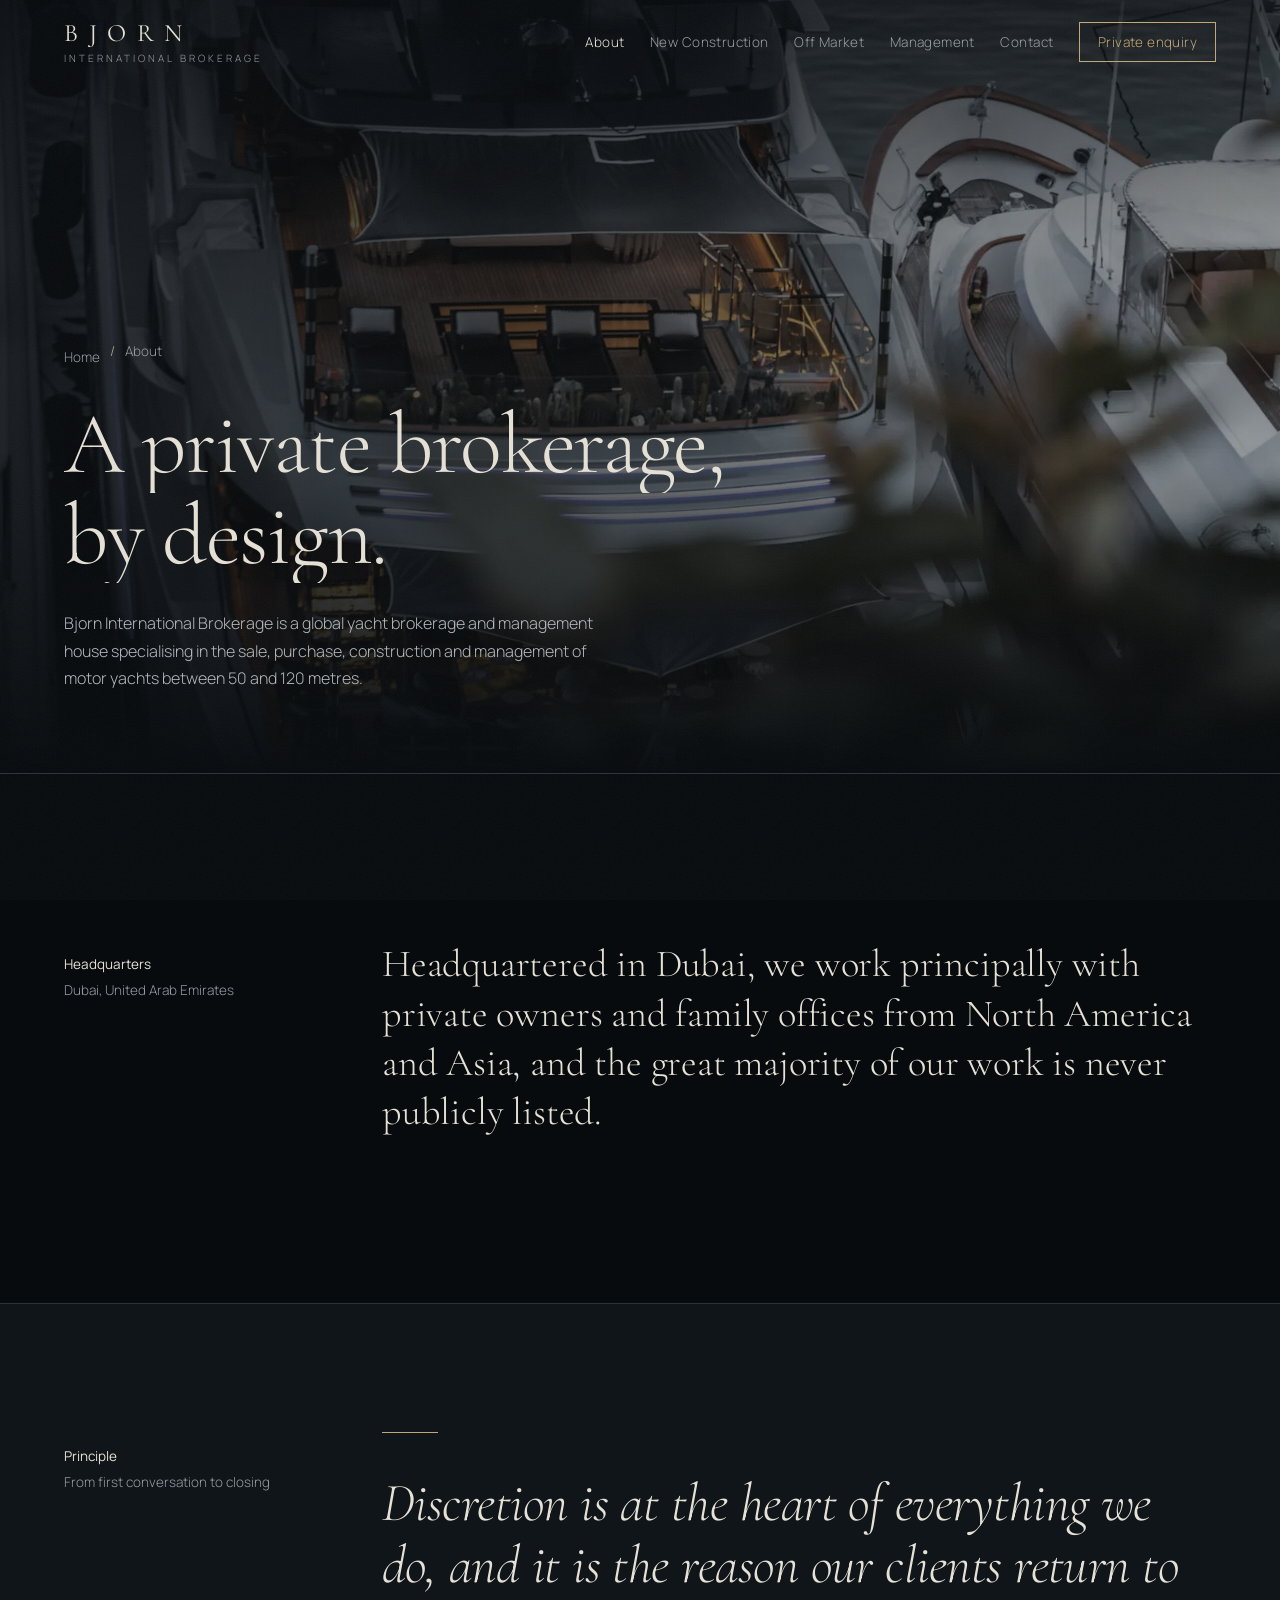
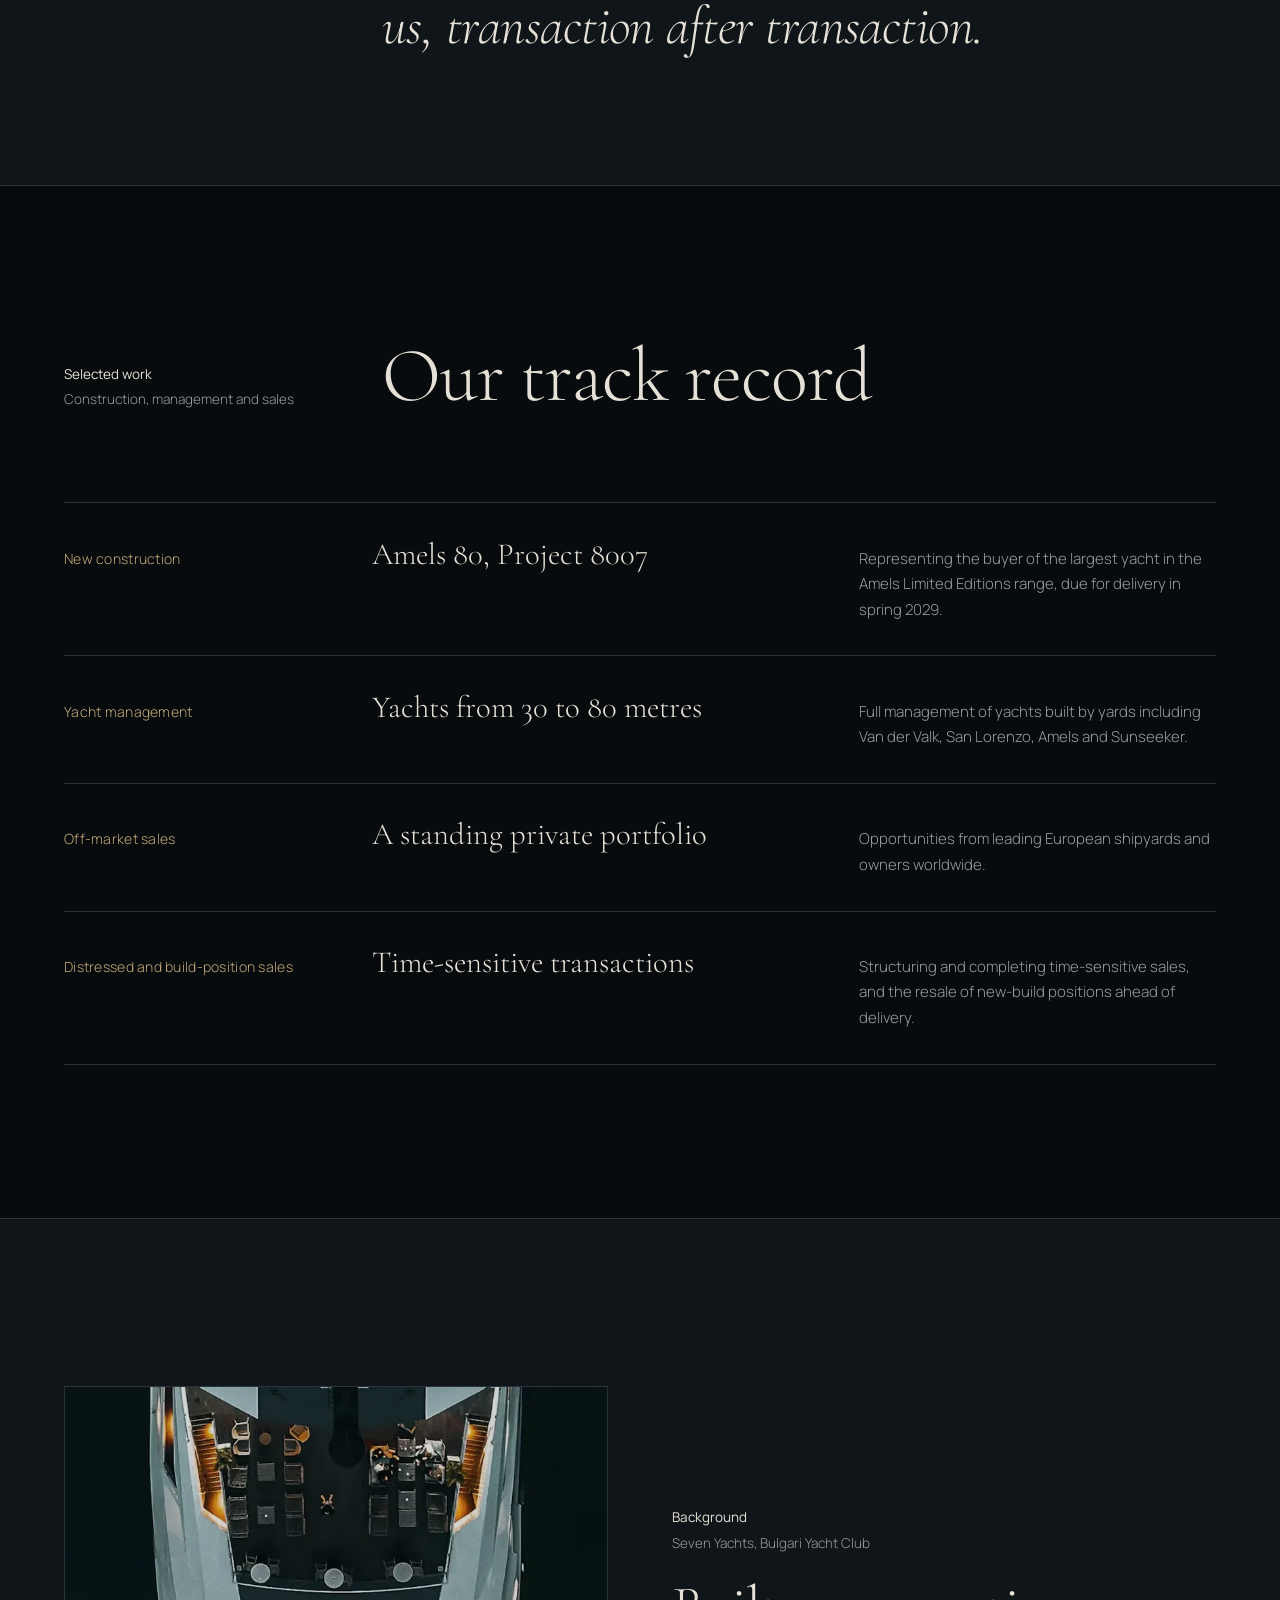
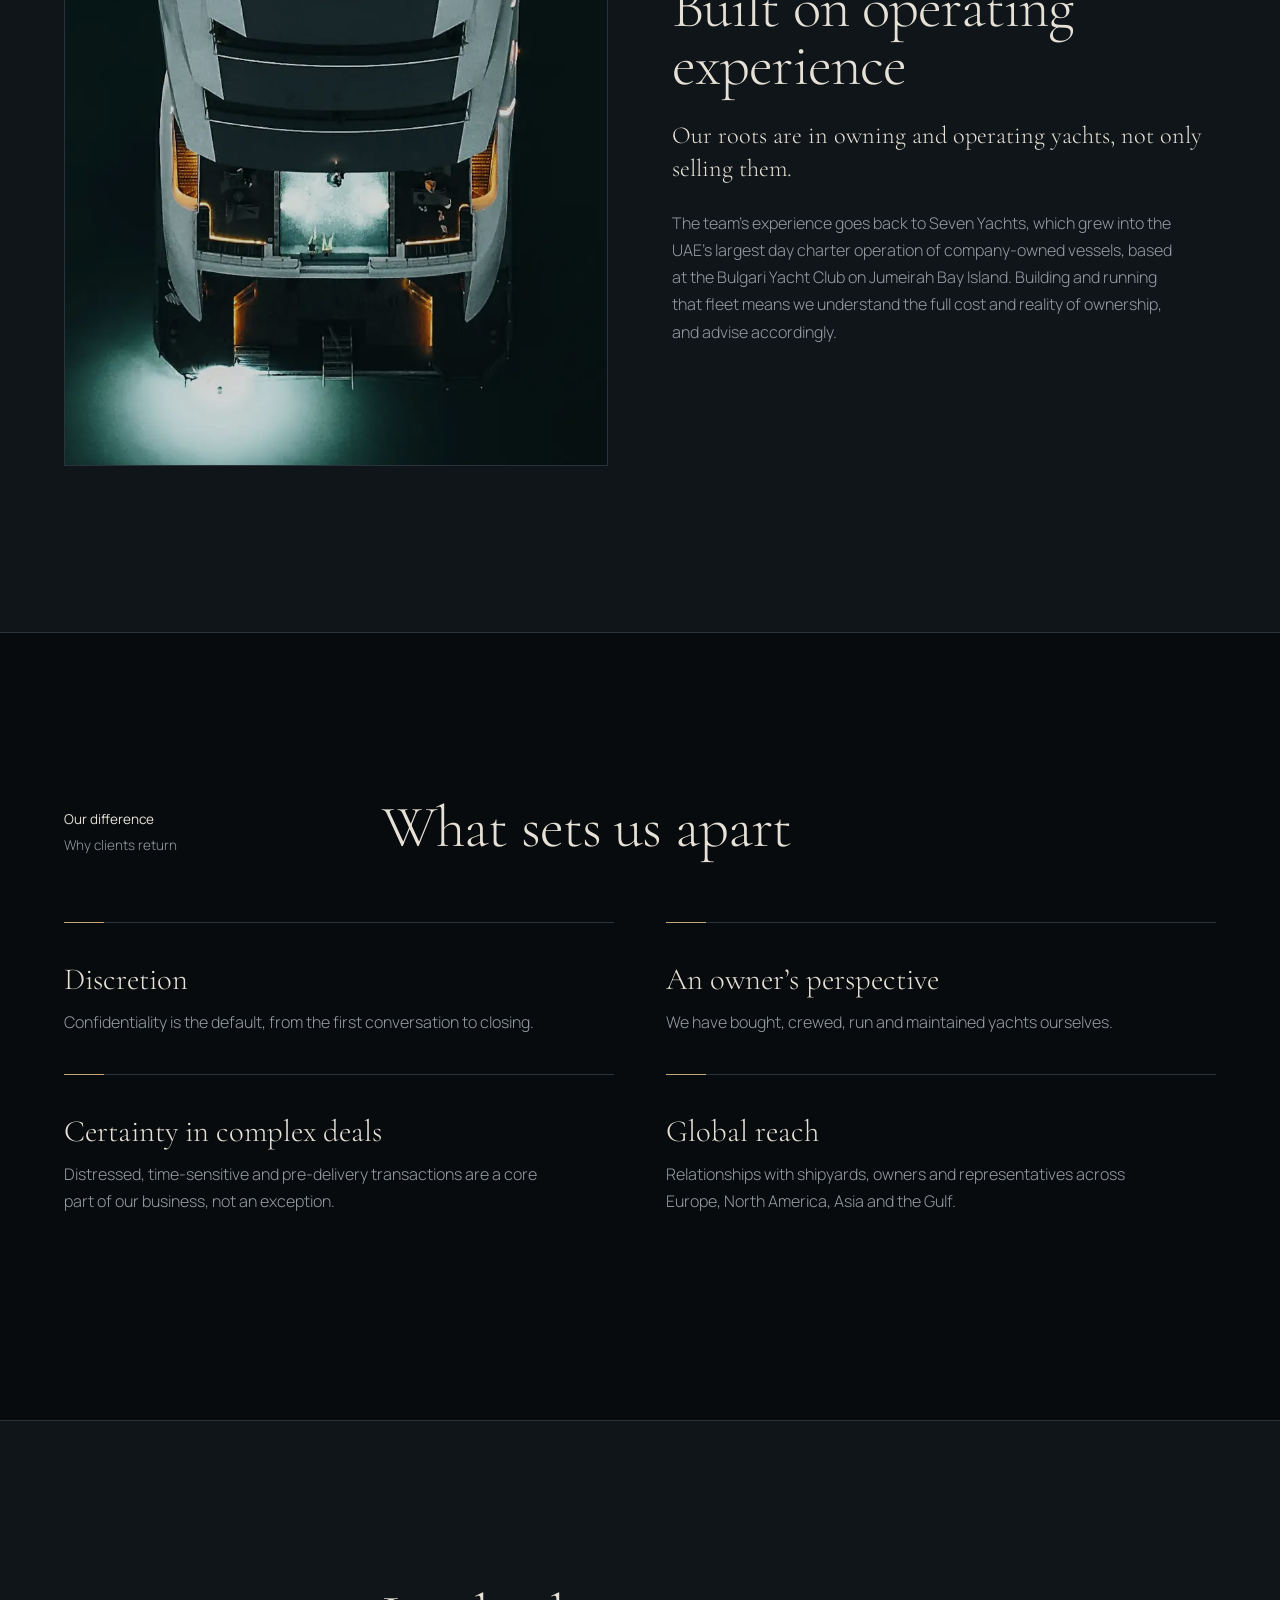
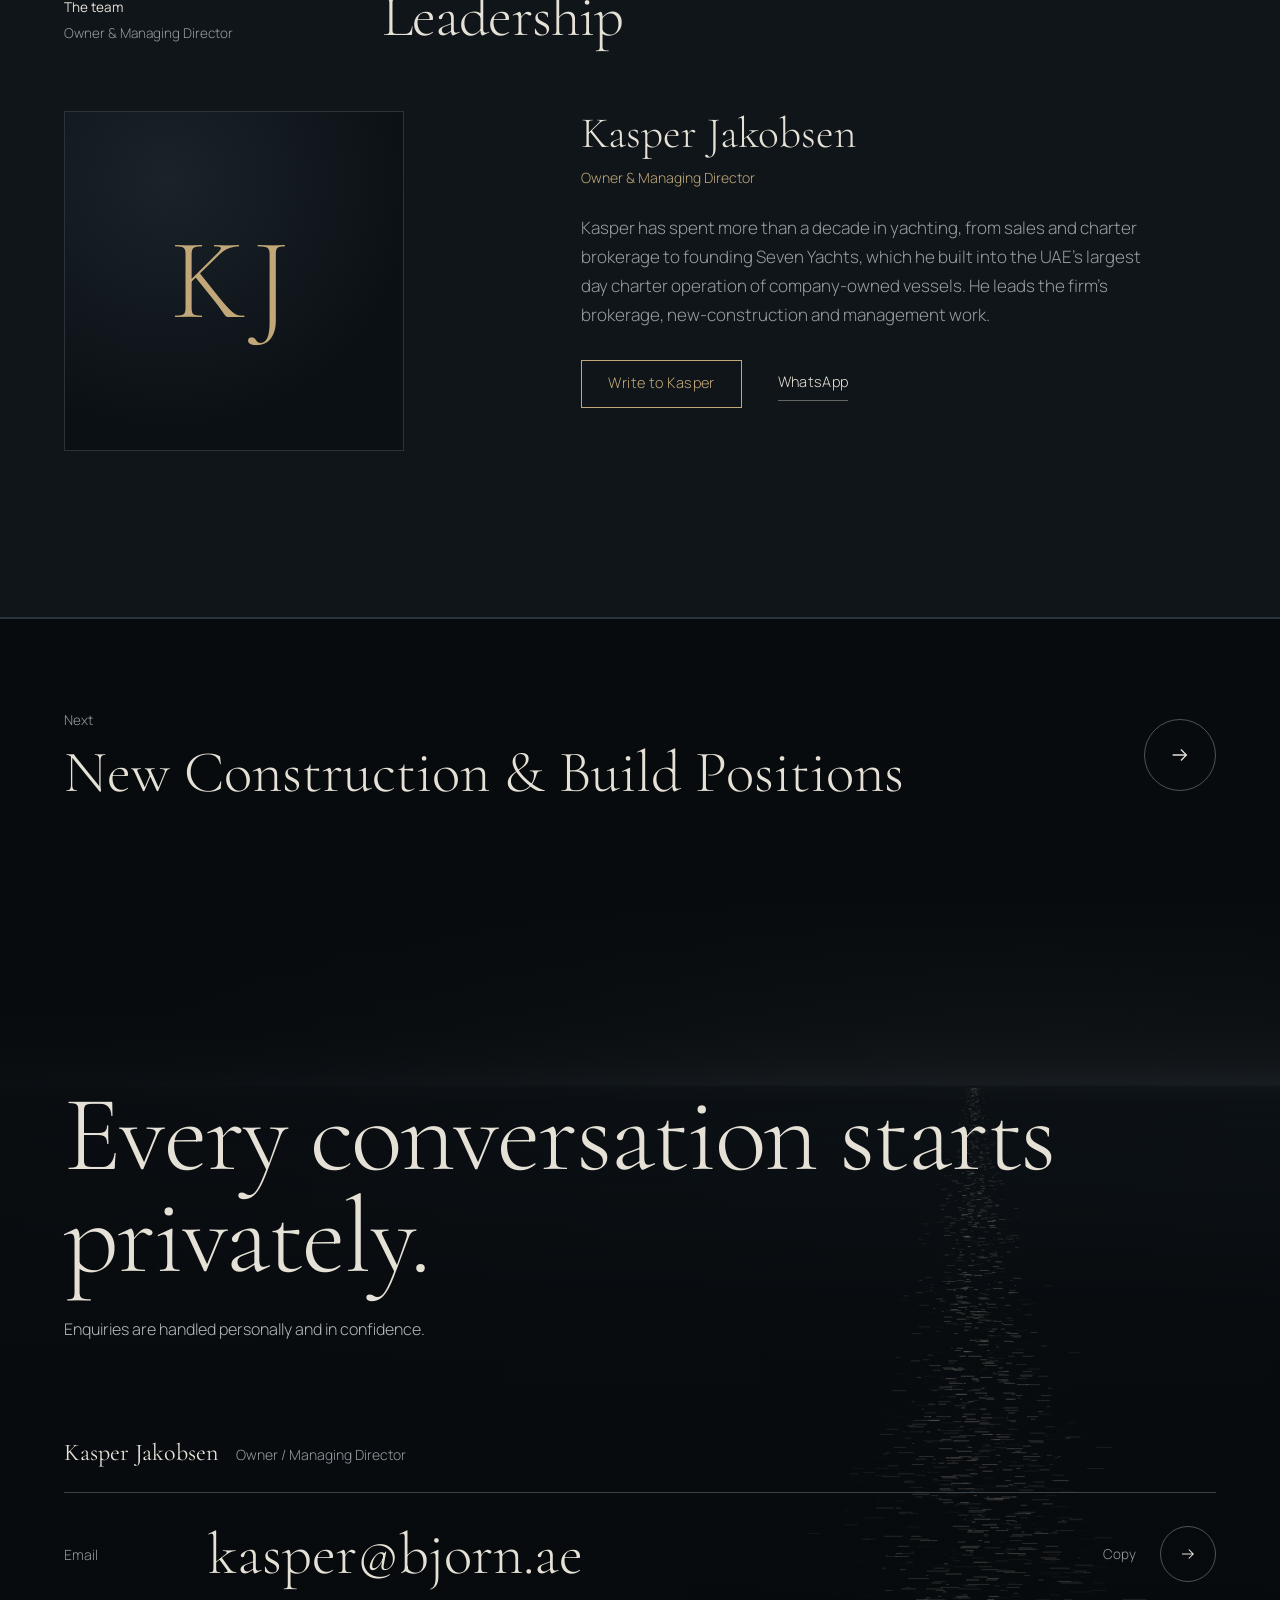
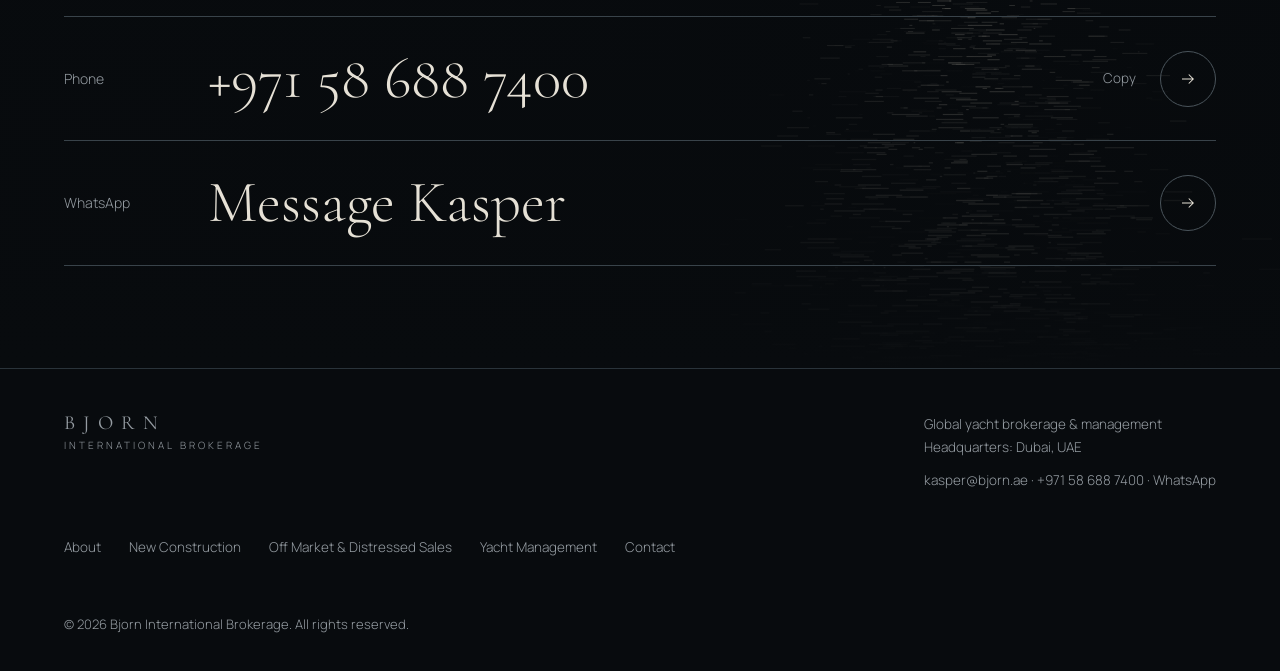
==== about/index.html @ 604ed792 "All six pages: about, new construction, off market, yacht management, contact with enquiry form; sha" ====
<!DOCTYPE html>
<html lang="en">
<head>
<meta charset="utf-8">
<meta name="viewport" content="width=device-width, initial-scale=1, viewport-fit=cover">
<title>About | Bjorn International Brokerage</title>
<meta name="description" content="Bjorn International Brokerage is a global yacht brokerage and management house, headquartered in Dubai, specialising in off-market, distressed and new-build transactions for yachts of 50–120 metres.">
<meta property="og:title" content="About | Bjorn International Brokerage">
<meta property="og:description" content="Bjorn International Brokerage is a global yacht brokerage and management house, headquartered in Dubai, specialising in off-market, distressed and new-build transactions for yachts of 50–120 metres.">
<meta property="og:type" content="website">
<meta name="theme-color" content="#080B0E">
<meta name="robots" content="noindex, nofollow">
<link rel="preconnect" href="https://fonts.googleapis.com">
<link rel="preconnect" href="https://fonts.gstatic.com" crossorigin>
<link href="https://fonts.googleapis.com/css2?family=Cormorant+Garamond:ital,wght@0,300;0,400;0,500;1,300&family=Manrope:wght@300;400;500&display=swap" rel="stylesheet">
<link rel="stylesheet" href="../assets/site.css">
</head>
<body>
<a class="skip" href="#main">Skip to content</a>

<header class="site-head" id="head">
  <div class="head-inner">
    <a href="../" class="mark" aria-label="Bjorn International Brokerage, home">
      <b>BJORN</b>
      <span>INTERNATIONAL BROKERAGE</span>
    </a>
    <nav class="nav" aria-label="Main">
      <a href="../about/" aria-current="page">About</a>
      <a href="../new-construction/">New Construction</a>
      <a href="../off-market/">Off Market</a>
      <a href="../yacht-management/">Management</a>
      <a href="../contact/">Contact</a>
      <a class="btn" href="../contact/">Private enquiry</a>
      <span class="clock" aria-label="Local time in Dubai">Dubai <em id="clock">--:--</em></span>
    </nav>
    <button class="menu-btn" id="menuOpen" aria-expanded="false" aria-controls="drawer">Menu</button>
  </div>
</header>

<div class="drawer" id="drawer" aria-hidden="true" inert>
  <button class="close" id="menuClose">Close</button>
  <a href="../">Home</a>
  <a href="../about/" aria-current="page">About</a>
  <a href="../new-construction/">New Construction</a>
  <a href="../off-market/">Off Market & Distressed Sales</a>
  <a href="../yacht-management/">Yacht Management</a>
  <a href="../contact/">Contact</a>
  <div class="drawer-contact">Kasper Jakobsen<a href="mailto:kasper@bjorn.ae?subject=Private%20enquiry">kasper@bjorn.ae</a><a href="tel:+971586887400">+971 58 688 7400</a><a href="https://wa.me/971586887400?text=Hello%20Kasper%2C%20I%27d%20like%20to%20discuss%20a%20private%20enquiry." target="_blank" rel="noopener">WhatsApp</a></div>
</div>

<main id="top">
  <section class="page-hero">
    <div class="ph-media"><img src="../assets/img/dusk-deck.webp" alt="Aft decks of a superyacht lit at dusk" width="1600" height="1200" fetchpriority="high" decoding="async"></div>
    <div class="wrap" id="main">
      <div><nav class="crumb" aria-label="Breadcrumb"><a href="../">Home</a><span aria-hidden="true">/</span><span>About</span></nav>
        <h1><span><i>A private brokerage,</i></span><span><i>by design.</i></span></h1>
        <p class="lead">Bjorn International Brokerage is a global yacht brokerage and management house specialising in the sale, purchase, construction and management of motor yachts between 50 and 120 metres.</p>
        </div>
    </div>
  </section>

  <section class="band">
    <div class="wrap split">
      <div class="place"><strong>Headquarters</strong>Dubai, United Arab Emirates</div>
      <div>
        <p class="statement">Headquartered in Dubai, we work principally with private owners and family offices from North America and Asia, and the great majority of our work is never publicly listed.</p>
      </div>
    </div>
  </section>

  <section class="quote band alt">
    <div class="wrap split">
      <div class="place"><strong>Principle</strong>From first conversation to closing</div>
      <blockquote>Discretion is at the heart of everything we do, and it is the reason our clients return to us, transaction after transaction.</blockquote>
    </div>
  </section>

  <section class="record" style="background:var(--abyss);border-bottom:0">
    <div class="wrap sec-head">
      <div class="place"><strong>Selected work</strong>Construction, management and sales</div>
      <h2>Our track record</h2>
    </div>
    <div class="wrap">
      <div class="ledger">
        <div class="ledger-row"><span class="k">New construction</span><span class="v">Amels 80, Project 8007</span><span class="d">Representing the buyer of the largest yacht in the Amels Limited Editions range, due for delivery in spring 2029.</span></div>
        <div class="ledger-row"><span class="k">Yacht management</span><span class="v">Yachts from 30 to 80 metres</span><span class="d">Full management of yachts built by yards including Van der Valk, San Lorenzo, Amels and Sunseeker.</span></div>
        <div class="ledger-row"><span class="k">Off-market sales</span><span class="v">A standing private portfolio</span><span class="d">Opportunities from leading European shipyards and owners worldwide.</span></div>
        <div class="ledger-row"><span class="k">Distressed and build-position sales</span><span class="v">Time-sensitive transactions</span><span class="d">Structuring and completing time-sensitive sales, and the resale of new-build positions ahead of delivery.</span></div>
      </div>
    </div>
  </section>

  <section class="band alt">
    <div class="wrap media-split">
      <figure><img src="../assets/img/stern-night.webp" alt="Stern of a superyacht at night, pool and aft decks lit" width="800" height="1073" loading="lazy" decoding="async"></figure>
      <div>
        <div class="place" style="margin-bottom:22px"><strong>Background</strong>Seven Yachts, Bulgari Yacht Club</div>
        <h2>Built on operating experience</h2>
        <p class="big">Our roots are in owning and operating yachts, not only selling them.</p>
        <p>The team’s experience goes back to Seven Yachts, which grew into the UAE’s largest day charter operation of company-owned vessels, based at the Bulgari Yacht Club on Jumeirah Bay Island. Building and running that fleet means we understand the full cost and reality of ownership, and advise accordingly.</p>
      </div>
    </div>
  </section>

  <section class="band">
    <div class="wrap">
      <div class="sec-head">
        <div class="place"><strong>Our difference</strong>Why clients return</div>
        <h2>What sets us apart</h2>
      </div>
      <div class="pillars">
        <div class="pillar"><h3>Discretion</h3><p>Confidentiality is the default, from the first conversation to closing.</p></div>
        <div class="pillar"><h3>An owner’s perspective</h3><p>We have bought, crewed, run and maintained yachts ourselves.</p></div>
        <div class="pillar"><h3>Certainty in complex deals</h3><p>Distressed, time-sensitive and pre-delivery transactions are a core part of our business, not an exception.</p></div>
        <div class="pillar"><h3>Global reach</h3><p>Relationships with shipyards, owners and representatives across Europe, North America, Asia and the Gulf.</p></div>
      </div>
    </div>
  </section>

  <section class="band alt">
    <div class="wrap">
      <div class="sec-head">
        <div class="place"><strong>The team</strong>Owner & Managing Director</div>
        <h2>Leadership</h2>
      </div>
      <div class="profile">
        <div class="monogram" aria-hidden="true">KJ</div>
        <div>
          <h3>Kasper Jakobsen</h3>
          <div class="role">Owner & Managing Director</div>
          <p>Kasper has spent more than a decade in yachting, from sales and charter brokerage to founding Seven Yachts, which he built into the UAE’s largest day charter operation of company-owned vessels. He leads the firm’s brokerage, new-construction and management work.</p>
          <div class="hero-actions"><a class="btn" href="mailto:kasper@bjorn.ae?subject=Private%20enquiry">Write to Kasper</a><a class="link" href="https://wa.me/971586887400?text=Hello%20Kasper%2C%20I%27d%20like%20to%20discuss%20a%20private%20enquiry." target="_blank" rel="noopener">WhatsApp</a></div>
        </div>
      </div>
    </div>
  </section>

  <a class="next" href="../new-construction/">
    <div class="wrap"><div><small>Next</small><strong>New Construction & Build Positions</strong></div><span class="go" aria-hidden="true"><svg viewBox="0 0 24 24" fill="none" stroke="currentColor" stroke-width="1.4" aria-hidden="true"><path d="M4 12h15M13 6l6 6-6 6"/></svg></span></div>
  </a>

<section class="closing" id="contact">
    <canvas class="sea" aria-hidden="true"></canvas>
    <div class="wrap">
      <h2>Every conversation starts privately.</h2>
      <p class="sub">Enquiries are handled personally and in confidence.</p>
      <div class="person"><b>Kasper Jakobsen</b><span>Owner / Managing Director</span></div>
      <div class="lines">
        <div class="cline"><span class="k">Email</span><a class="v" href="mailto:kasper@bjorn.ae?subject=Private%20enquiry">kasper@bjorn.ae</a><button class="copy-btn" data-copy="kasper@bjorn.ae">Copy</button><a class="go" href="mailto:kasper@bjorn.ae?subject=Private%20enquiry" aria-label="Write an email"><svg viewBox="0 0 24 24" fill="none" stroke="currentColor" stroke-width="1.4" aria-hidden="true"><path d="M4 12h15M13 6l6 6-6 6"/></svg></a></div>
        <div class="cline"><span class="k">Phone</span><a class="v" href="tel:+971586887400">+971 58 688 7400</a><button class="copy-btn" data-copy="+971586887400">Copy</button><a class="go" href="tel:+971586887400" aria-label="Call"><svg viewBox="0 0 24 24" fill="none" stroke="currentColor" stroke-width="1.4" aria-hidden="true"><path d="M4 12h15M13 6l6 6-6 6"/></svg></a></div>
        <div class="cline"><span class="k">WhatsApp</span><a class="v" href="https://wa.me/971586887400?text=Hello%20Kasper%2C%20I%27d%20like%20to%20discuss%20a%20private%20enquiry." target="_blank" rel="noopener">Message Kasper</a><span></span><a class="go" href="https://wa.me/971586887400?text=Hello%20Kasper%2C%20I%27d%20like%20to%20discuss%20a%20private%20enquiry." target="_blank" rel="noopener" aria-label="Open WhatsApp"><svg viewBox="0 0 24 24" fill="none" stroke="currentColor" stroke-width="1.4" aria-hidden="true"><path d="M4 12h15M13 6l6 6-6 6"/></svg></a></div>
      </div>
      <p class="sr" aria-live="polite" id="copied"></p>
    </div>
  </section>
</main>

<nav class="dock" id="dock" aria-label="Quick contact">
  <a href="mailto:kasper@bjorn.ae?subject=Private%20enquiry">Email</a>
  <a href="https://wa.me/971586887400?text=Hello%20Kasper%2C%20I%27d%20like%20to%20discuss%20a%20private%20enquiry." target="_blank" rel="noopener">WhatsApp</a>
  <a href="tel:+971586887400">Call</a>
</nav>

<footer>
  <div class="wrap">
    <div class="foot">
      <a href="../" class="mark" aria-label="Bjorn International Brokerage, home"><b>BJORN</b><span>INTERNATIONAL BROKERAGE</span></a>
      <address>Global yacht brokerage & management<br>Headquarters: Dubai, UAE<br><a href="mailto:kasper@bjorn.ae">kasper@bjorn.ae</a> · <a href="tel:+971586887400">+971 58 688 7400</a> · <a href="https://wa.me/971586887400?text=Hello%20Kasper%2C%20I%27d%20like%20to%20discuss%20a%20private%20enquiry." target="_blank" rel="noopener">WhatsApp</a></address>
      <nav aria-label="Footer">
        <a href="../about/">About</a><a href="../new-construction/">New Construction</a><a href="../off-market/">Off Market & Distressed Sales</a><a href="../yacht-management/">Yacht Management</a><a href="../contact/">Contact</a>
      </nav>
    </div>
    <p class="copy">© 2026 Bjorn International Brokerage. All rights reserved.</p>
  </div>
</footer>

<script src="../assets/site.js"></script>
</body>
</html>
---- assets/site.css ----
/* contrast on --abyss: bone 15.1:1, fog 7.1:1, brass 8.6:1, all text passes WCAG AA */
:root{
  --abyss:#080B0E;
  --hull:#0F1519;
  --line:#2A333A;
  --bone:#E6E1D6;
  --fog:#959CA2;
  --brass:#C2A878;
  --brass-soft:#8A7C5F;
  --serif:"Cormorant Garamond","Iowan Old Style","Palatino Linotype",Georgia,serif;
  --sans:"Manrope","Helvetica Neue",Arial,sans-serif;
  --pad:clamp(20px,5vw,72px);
  --max:1360px;
  color-scheme:dark;
  box-sizing:border-box;
  padding-top:env(safe-area-inset-top,0px);
  padding-bottom:env(safe-area-inset-bottom,0px);
}
@media (prefers-color-scheme: dark){:root:not([data-theme="light"]){--abyss:#080B0E}}
:root[data-theme="dark"]{--abyss:#080B0E}
*,*::before,*::after{box-sizing:inherit;margin:0;padding:0}
html{scroll-behavior:smooth;scroll-padding-top:calc(env(safe-area-inset-top,0px) + 84px);-webkit-text-size-adjust:100%}
body{background:var(--abyss);color:var(--bone);font-family:var(--sans);font-weight:300;font-size:16px;line-height:1.7;-webkit-font-smoothing:antialiased;overflow-x:hidden}
img,svg,canvas{display:block;max-width:100%}
a{color:inherit;text-decoration:none}
::selection{background:var(--brass);color:var(--abyss)}
:focus-visible{outline:1px solid var(--brass);outline-offset:4px}
.skip{position:absolute;left:16px;top:-60px;z-index:200;background:var(--bone);color:var(--abyss);padding:10px 16px;font-size:14px}
.skip:focus{top:calc(env(safe-area-inset-top,0px) + 12px)}

body::after{
  content:"";position:fixed;inset:0;pointer-events:none;z-index:100;opacity:.045;
  background-image:url("data:image/svg+xml,%3Csvg xmlns='http://www.w3.org/2000/svg' width='160' height='160'%3E%3Cfilter id='n'%3E%3CfeTurbulence type='fractalNoise' baseFrequency='.9' numOctaves='2' stitchTiles='stitch'/%3E%3C/filter%3E%3Crect width='100%25' height='100%25' filter='url(%23n)'/%3E%3C/svg%3E");
}

.wrap{max-width:var(--max);margin:0 auto;padding:0 var(--pad)}

.site-head{position:fixed;top:0;left:0;right:0;z-index:50;padding-top:env(safe-area-inset-top,0px);transition:background .5s ease,border-color .5s ease;border-bottom:1px solid transparent}
.site-head.is-solid{background:rgba(8,11,14,.92);backdrop-filter:blur(14px);-webkit-backdrop-filter:blur(14px);border-color:var(--line)}
.head-inner{display:flex;align-items:center;justify-content:space-between;height:84px;max-width:var(--max);margin:0 auto;padding:0 var(--pad)}
.mark{display:flex;flex-direction:column;line-height:1}
.mark b{font-family:var(--serif);font-weight:400;font-size:25px;letter-spacing:.42em;margin-right:-.42em}
.mark span{font-size:10px;letter-spacing:.3em;color:var(--fog);margin-top:7px}
.nav{display:flex;gap:clamp(18px,2vw,32px);align-items:center;font-size:13.5px;letter-spacing:.03em;white-space:nowrap}
.nav a{color:var(--fog);transition:color .3s}
.nav a:hover,.nav a[aria-current]{color:var(--bone)}
.nav .clock{padding-left:32px;border-left:1px solid var(--line);color:var(--fog);font-variant-numeric:tabular-nums}
.nav .clock em{font-style:normal;color:var(--bone)}
.menu-btn{display:none;background:none;border:0;color:var(--bone);font:inherit;font-size:14px;letter-spacing:.06em;cursor:pointer;padding:12px 0}

.drawer{position:fixed;inset:0;z-index:60;background:var(--abyss);display:flex;flex-direction:column;justify-content:center;padding:calc(env(safe-area-inset-top,0px) + 90px) var(--pad) calc(env(safe-area-inset-bottom,0px) + 40px);opacity:0;visibility:hidden;transition:opacity .4s,visibility .4s}
.drawer.open{opacity:1;visibility:visible}
.drawer a{font-family:var(--serif);font-size:clamp(32px,9vw,44px);font-weight:300;line-height:1.35;border-bottom:1px solid var(--line);padding:10px 0}
.drawer .close{position:absolute;top:calc(env(safe-area-inset-top,0px) + 22px);right:var(--pad);background:none;border:0;color:var(--bone);font:inherit;font-size:14px;letter-spacing:.06em;cursor:pointer;padding:12px 0}

/* hero */
.hero{position:relative;height:100svh;min-height:640px;overflow:hidden}
.hero{background:#061415}
.hero-media{position:absolute;left:0;right:0;top:-6%;height:100%;display:block}
.hero-media img{width:100%;height:100%;object-fit:contain;object-position:50% 0%;filter:saturate(.85);transform:scale(1.04);transform-origin:50% 30%;animation:settle 10s cubic-bezier(.16,1,.3,1) forwards}
@keyframes settle{to{transform:scale(1)}}
.hero::after{content:"";position:absolute;inset:0;pointer-events:none;background:
  linear-gradient(90deg,rgba(8,11,14,.78) 0%,rgba(8,11,14,.45) 38%,rgba(8,11,14,0) 66%),
  linear-gradient(180deg,rgba(8,11,14,.6) 0%,rgba(8,11,14,0) 18%,rgba(8,11,14,0) 50%,rgba(8,11,14,.85) 88%,var(--abyss) 100%)}
.hero-copy{position:absolute;z-index:2;left:0;right:0;bottom:clamp(56px,10vh,120px)}
.hero h1{font-family:var(--serif);font-weight:300;font-size:clamp(44px,6.6vw,100px);line-height:.98;letter-spacing:-.015em;max-width:11.5em}
.hero h1 span{display:block;overflow:hidden;padding-bottom:.06em}
.hero h1 span i{display:block;font-style:normal;transform:translateY(105%);animation:rise 1.6s cubic-bezier(.16,1,.3,1) forwards}
.hero h1 span:nth-child(2) i{animation-delay:.18s}
.hero-foot{margin-top:clamp(24px,3.4vh,40px);opacity:0;animation:fade 1.4s ease .9s forwards}
.hero-foot p{color:#B3B8BC;font-size:15.5px;max-width:34em}
.hero-actions{display:flex;flex-wrap:wrap;gap:16px 36px;margin-top:28px}
@keyframes rise{to{transform:translateY(0)}}
@keyframes fade{to{opacity:1}}

.link{position:relative;display:inline-block;font-size:14.5px;letter-spacing:.02em;padding:4px 0 7px;color:var(--bone)}
.link::after{content:"";position:absolute;left:0;bottom:0;height:1px;width:100%;background:currentColor;opacity:.4}
.link::before{content:"";position:absolute;left:0;bottom:0;height:1px;width:100%;background:var(--brass);transform:scaleX(0);transform-origin:left;transition:transform .6s cubic-bezier(.16,1,.3,1);z-index:1}
.link:hover::before,.link:focus-visible::before{transform:scaleX(1)}
.link.muted{color:var(--fog)}
.btn{display:inline-flex;align-items:center;justify-content:center;min-height:48px;padding:0 26px;border:1px solid var(--brass);color:var(--brass);font-size:14.5px;letter-spacing:.03em;background:transparent;cursor:pointer;font-family:var(--sans);transition:background .4s,color .4s}
.btn:hover,.btn:focus-visible{background:var(--brass);color:var(--abyss)}
.nav .btn{min-height:40px;padding:0 18px;color:var(--brass);font-size:13.5px}
.nav .btn:hover,.nav .btn:focus-visible{color:var(--abyss)}
.hero-actions{align-items:center}
.copy-btn{background:none;border:0;color:var(--fog);font:inherit;font-size:13.5px;cursor:pointer;padding:12px 0 12px 12px;min-height:44px;min-width:64px;text-align:right}
.copy-btn:hover{color:var(--bone)}
.drawer-contact{margin-top:36px;display:flex;flex-direction:column;gap:10px;font-size:15px;color:var(--fog)}
.drawer .drawer-contact a{font-family:var(--sans);font-size:15px;border:0;padding:6px 0;color:var(--bone)}
.dock{display:none}
@media (max-width:640px){
  .dock{display:grid;grid-template-columns:1fr 1fr 1fr;position:fixed;left:0;right:0;bottom:0;z-index:40;background:rgba(8,11,14,.94);backdrop-filter:blur(14px);-webkit-backdrop-filter:blur(14px);border-top:1px solid var(--line);padding-bottom:env(safe-area-inset-bottom,0px);transform:translateY(110%);transition:transform .5s cubic-bezier(.16,1,.3,1)}
  .dock.show{transform:none}
  .dock a{display:flex;align-items:center;justify-content:center;min-height:56px;font-size:14.5px;letter-spacing:.03em}
  .dock a + a{border-left:1px solid var(--line)}
  .dock a:last-child{color:var(--brass)}
  footer{padding-bottom:calc(env(safe-area-inset-bottom,0px) + 90px)}
}

section{position:relative}
.place{font-size:13.5px;color:var(--fog);line-height:1.9}
.place strong{display:block;font-weight:400;color:var(--bone)}

.intro{padding:clamp(110px,15vw,210px) 0 clamp(110px,14vw,190px)}
.intro-grid{display:grid;grid-template-columns:3fr 9fr;gap:40px}
.intro .place{padding-top:12px}
.lede{font-family:var(--serif);font-weight:300;font-size:clamp(27px,2.7vw,40px);line-height:1.3;letter-spacing:-.005em;max-width:23em}
.intro-body{display:grid;grid-template-columns:5fr 4fr;gap:40px;margin-top:clamp(40px,5vw,64px);padding-top:32px;border-top:1px solid var(--line)}
.intro-body p{color:var(--fog);max-width:32em}

.project{padding:clamp(100px,12vw,160px) 0;background:var(--hull);border-top:1px solid var(--line);border-bottom:1px solid var(--line)}
.project-head{display:grid;grid-template-columns:3fr 9fr;gap:40px;align-items:end}
.project h2{font-family:var(--serif);font-weight:300;font-size:clamp(46px,6vw,92px);line-height:.95;letter-spacing:-.015em}
.project h2 small{display:block;font-size:clamp(20px,1.7vw,26px);color:var(--fog);letter-spacing:.01em;margin-top:16px}
.drawing{margin:clamp(56px,7vw,100px) 0 clamp(44px,5vw,70px)}
.drawing svg{width:100%;height:auto;overflow:visible}
.drawing .ln{fill:none;stroke:var(--brass);stroke-width:1;stroke-linejoin:round;stroke-linecap:round}
.drawing .ln.soft{stroke:var(--brass-soft)}
.drawing .dim{fill:none;stroke:var(--fog);stroke-width:1;vector-effect:non-scaling-stroke;opacity:.7}
.drawing text{font-family:var(--sans);font-size:12px;fill:var(--fog);letter-spacing:.06em}
.drawing .draw{stroke-dasharray:1;stroke-dashoffset:1;transition:stroke-dashoffset 3.2s cubic-bezier(.65,0,.35,1)}
.drawing.on .draw{stroke-dashoffset:0}
.project-body{display:grid;grid-template-columns:3fr 5fr 4fr;gap:40px}
.credits{list-style:none;font-size:13.5px;line-height:1.6}
.credits li{margin-bottom:18px;color:var(--bone)}
.credits span{display:block;color:var(--fog)}
.project-body p{max-width:32em}
.specs{list-style:none;font-size:14px}
.specs li{display:flex;justify-content:space-between;gap:20px;padding:12px 0;border-bottom:1px solid var(--line)}
.specs li:first-child{border-top:1px solid var(--line)}
.specs span{color:var(--fog)}
.project-body .link{margin-top:30px}



.sr{position:absolute;width:1px;height:1px;overflow:hidden;clip:rect(0 0 0 0)}

.services{padding:clamp(110px,14vw,190px) 0 clamp(100px,12vw,170px)}
.sec-head{display:grid;grid-template-columns:3fr 9fr;gap:40px;align-items:end}
.sec-head h2{font-family:var(--serif);font-weight:300;font-size:clamp(44px,6vw,92px);line-height:.95;letter-spacing:-.015em}
.svc-grid{display:grid;grid-template-columns:repeat(3,1fr);gap:clamp(14px,1.8vw,26px);margin-top:clamp(48px,6vw,84px)}
.svc-card{display:flex;flex-direction:column;background:var(--hull);border:1px solid var(--line);transition:border-color .6s ease}
.svc-card:hover,.svc-card:focus-within{border-color:rgba(194,168,120,.55)}
.svc-vis{position:relative;aspect-ratio:4/4.4;overflow:hidden;border-bottom:1px solid var(--line);background:#0B1014}
.svc-vis img{width:100%;height:100%;object-fit:cover;object-position:50% 40%;filter:saturate(.85) brightness(.85);transition:transform 1.6s cubic-bezier(.16,1,.3,1)}
.svc-card:hover .svc-vis img{transform:scale(1.04)}
.svc-body{display:flex;flex-direction:column;flex:1;padding:clamp(24px,2.4vw,36px)}
.svc-body h3{font-family:var(--serif);font-weight:300;font-size:clamp(28px,2.4vw,36px);line-height:1.1}
.svc-body p{color:var(--fog);margin:16px 0 28px}
.svc-body .link{margin-top:auto;align-self:flex-start}

.dossier{display:flex;align-items:center;justify-content:center;padding:9%}
.sheet{position:relative;width:100%;background:#131A20;border:1px solid #232C33;padding:8% 8% 10%;box-shadow:0 30px 60px rgba(0,0,0,.45);transform:rotate(-2deg);transition:transform 1.2s cubic-bezier(.16,1,.3,1)}
.svc-card:hover .sheet,.svc-card.active .sheet{transform:rotate(0)}
.sheet-head{display:flex;justify-content:space-between;font-size:11.5px;letter-spacing:.08em;color:var(--fog);padding-bottom:14px;border-bottom:1px solid #2A333A;margin-bottom:16px}
.sheet .r{display:grid;grid-template-columns:38% 1fr;align-items:center;gap:10px;padding:8px 0;font-size:12.5px;color:var(--fog)}
.sheet .r i{display:block;height:11px;width:var(--w);background:#05080A;position:relative;overflow:hidden}
.sheet .r i::after{content:"";position:absolute;inset:0;background:var(--brass);transform:translateX(-101%);transition:transform .9s cubic-bezier(.16,1,.3,1);opacity:.85}
.svc-card:hover .sheet .r i::after,.svc-card.active .sheet .r i::after{transform:translateX(0)}
.svc-card:hover .sheet .r:nth-child(3) i::after,.svc-card.active .sheet .r:nth-child(3) i::after{transition-delay:.06s}
.svc-card:hover .sheet .r:nth-child(4) i::after,.svc-card.active .sheet .r:nth-child(4) i::after{transition-delay:.12s}
.svc-card:hover .sheet .r:nth-child(5) i::after,.svc-card.active .sheet .r:nth-child(5) i::after{transition-delay:.18s}
.svc-card:hover .sheet .r:nth-child(6) i::after,.svc-card.active .sheet .r:nth-child(6) i::after{transition-delay:.24s}
.stamp{position:absolute;right:7%;bottom:7%;border:1px solid var(--brass);color:var(--brass);font-size:11px;letter-spacing:.14em;padding:6px 10px;transform:rotate(-8deg)}

.plan{background-color:#0B1115;background-image:linear-gradient(rgba(194,168,120,.07) 1px,transparent 1px),linear-gradient(90deg,rgba(194,168,120,.07) 1px,transparent 1px);background-size:28px 28px;display:flex;flex-direction:column;justify-content:space-between;padding:9% 8% 8%}
.plan svg{width:100%;height:auto;margin:auto 0}
.plan .ln{fill:none;stroke:var(--brass);stroke-width:2;stroke-linejoin:round}
.plan .soft{stroke:var(--brass-soft)}
.plan ol{list-style:none;display:grid;grid-template-columns:repeat(4,1fr);border-top:1px solid #2F3A41;counter-reset:s}
.plan li{counter-increment:s;font-size:12px;color:var(--fog);padding-top:12px;position:relative}
.plan li::before{content:"";position:absolute;top:-4px;left:0;width:7px;height:7px;border-radius:50%;background:#0B1115;border:1px solid var(--brass);transition:background .4s}
.plan li:last-child::before{background:var(--brass)}
.plan li b{display:block;font-weight:400;color:var(--bone);font-size:12.5px}

.still{position:relative;height:clamp(420px,62vw,860px);max-height:88vh;margin:0;overflow:hidden;background:#06090B}
.still img{width:100%;height:100%;object-fit:cover;object-position:50% 42%;filter:saturate(.85) brightness(.85)}
.still::after{content:"";position:absolute;inset:0;pointer-events:none;background:linear-gradient(180deg,var(--abyss) 0%,rgba(8,11,14,0) 22%,rgba(8,11,14,0) 70%,var(--hull) 100%)}

.record{background:var(--hull);padding:clamp(100px,12vw,170px) 0 clamp(100px,12vw,170px);border-bottom:1px solid var(--line)}
.marquee{margin-top:clamp(48px,6vw,80px);overflow:hidden;border-top:1px solid var(--line);border-bottom:1px solid var(--line);padding:clamp(18px,2.4vw,34px) 0;-webkit-mask-image:linear-gradient(90deg,transparent,#000 8%,#000 92%,transparent);mask-image:linear-gradient(90deg,transparent,#000 8%,#000 92%,transparent)}
.marquee-track{display:flex;align-items:center;width:max-content;animation:marq 70s linear infinite}
.marquee span{font-family:var(--serif);font-weight:300;font-size:clamp(54px,8.4vw,132px);line-height:1;white-space:nowrap;padding:0 .35em;color:var(--bone)}
.marquee span.o{color:transparent;-webkit-text-stroke:1px #6E767C}
.marquee em{display:block;width:10px;height:10px;border:1px solid var(--brass);transform:rotate(45deg);flex:none}
@keyframes marq{to{transform:translateX(-50%)}}
.marquee:hover .marquee-track{animation-play-state:paused}
.ledger{margin-top:clamp(56px,7vw,96px)}
.ledger-row{display:grid;grid-template-columns:3fr 5fr 4fr;gap:40px;align-items:baseline;padding:clamp(22px,2.6vw,34px) 0;border-top:1px solid var(--line);position:relative}
.ledger-row:last-child{border-bottom:1px solid var(--line)}
.ledger-row::before{content:"";position:absolute;left:0;top:-1px;height:1px;width:100%;background:var(--brass);transform:scaleX(0);transform-origin:left;transition:transform .9s cubic-bezier(.16,1,.3,1)}
.ledger-row:hover::before{transform:scaleX(1)}
.ledger-row .k{color:var(--brass);font-size:14px;letter-spacing:.02em}
.ledger-row .v{font-family:var(--serif);font-weight:300;font-size:clamp(24px,2.4vw,34px);line-height:1.2}
.ledger-row .d{color:var(--fog);font-size:15px}

.closing{position:relative;overflow:hidden;padding:clamp(120px,15vw,220px) 0 clamp(70px,8vw,110px)}
.closing canvas{position:absolute;inset:0;width:100%;height:100%;z-index:0}
.closing::before{content:"";position:absolute;inset:0;z-index:1;pointer-events:none;background:linear-gradient(180deg,var(--abyss) 0%,rgba(8,11,14,.35) 30%,rgba(8,11,14,.55) 60%,var(--abyss) 100%),linear-gradient(90deg,rgba(8,11,14,.7) 0%,rgba(8,11,14,.2) 60%,rgba(8,11,14,0) 100%)}
.closing .wrap{position:relative;z-index:2}
.closing h2{font-family:var(--serif);font-weight:300;font-size:clamp(52px,8.4vw,136px);line-height:.95;letter-spacing:-.02em;max-width:10em}
.closing .sub{color:#B3B8BC;margin-top:28px;max-width:30em;font-size:16px}
.person{display:flex;flex-wrap:wrap;gap:4px 18px;align-items:baseline;margin-top:clamp(56px,7vw,96px);padding-bottom:18px}
.person b{font-family:var(--serif);font-weight:400;font-size:24px}
.person span{color:var(--fog);font-size:14px}
.lines{border-top:1px solid #39434A}
.cline{display:grid;grid-template-columns:120px 1fr auto 56px;align-items:center;gap:24px;padding:clamp(20px,2.4vw,34px) 0;border-bottom:1px solid #39434A;position:relative}
.cline::before{content:"";position:absolute;left:0;bottom:-1px;height:1px;width:100%;background:var(--brass);transform:scaleX(0);transform-origin:left;transition:transform .9s cubic-bezier(.16,1,.3,1)}
.cline:hover::before,.cline:focus-within::before{transform:scaleX(1)}
.cline .k{color:var(--fog);font-size:14px}
.cline a.v{font-family:var(--serif);font-weight:300;font-size:clamp(30px,4.6vw,68px);line-height:1.05;transition:color .4s;overflow-wrap:anywhere}
.cline:hover a.v{color:var(--brass)}
.cline .go{display:flex;align-items:center;justify-content:center;width:56px;height:56px;border:1px solid #4A545B;border-radius:50%;color:var(--bone);transition:background .4s,border-color .4s,color .4s}
.cline .go svg{width:18px;height:18px;transition:transform .5s cubic-bezier(.16,1,.3,1)}
.cline:hover .go{background:var(--brass);border-color:var(--brass);color:var(--abyss)}
.cline:hover .go svg{transform:translateX(3px)}

footer{border-top:1px solid var(--line);padding:44px 0 36px;font-size:13.5px;color:var(--fog)}
.foot{display:flex;flex-wrap:wrap;gap:24px 48px;justify-content:space-between;align-items:flex-start}
.foot .mark b{font-size:20px}
.foot address{font-style:normal;line-height:1.7}
.foot nav{display:flex;flex-wrap:wrap;gap:0 28px}
.foot nav a,.foot address a{display:inline-block;padding:10px 0}
.foot nav a:hover,.foot address a:hover{color:var(--bone)}
.copy{margin-top:44px;font-size:13px}

@media (max-width:1280px){
  .nav .clock{display:none}
}
@media (max-width:1120px){
  .nav a:not(.btn){display:none}
  .head-inner .menu-btn{display:block}
  .nav{gap:0;margin-left:auto;margin-right:28px}
}
@media (max-width:1020px){
  .intro-grid,.project-head,.sec-head{grid-template-columns:1fr}
  .svc-grid{grid-template-columns:1fr 1fr}
  .svc-card:last-child{grid-column:1 / -1}
  .svc-card:last-child .svc-vis{aspect-ratio:16/8}
  .ledger-row{grid-template-columns:1fr 2fr;gap:8px 32px}
  .ledger-row .d{grid-column:2}
  .intro-body{grid-template-columns:1fr;gap:20px}
  .project-body{grid-template-columns:1fr 1fr}
  .credits{grid-column:1 / -1;display:flex;flex-wrap:wrap;gap:0 40px}
}
@media (max-width:640px){
  .nav{display:none}
  .head-inner{height:70px}
  .mark b{font-size:21px}
  .mark span{font-size:9px}
  .hero{min-height:600px}
  .hero-media{top:0;height:100%}
  .hero-media img{object-fit:cover;object-position:50% 12%}
  .hero::after{background:linear-gradient(180deg,rgba(8,11,14,.5) 0%,rgba(8,11,14,0) 14%,rgba(8,11,14,0) 34%,rgba(8,11,14,.9) 60%,var(--abyss) 100%)}
  .project-body{grid-template-columns:1fr}
  .drawing .detail{display:none}
  .drawing .ln{stroke-width:2.4}
  .drawing text{font-size:34px}
  .svc-grid{grid-template-columns:1fr}
  .svc-card:last-child .svc-vis,.svc-vis{aspect-ratio:4/3.4}
  .svc-vis.dossier,.svc-vis.plan{aspect-ratio:auto;padding:12% 10%}
  .plan svg{margin:4% 0 14%}
  .ledger-row{grid-template-columns:1fr;gap:6px}
  .ledger-row .d{grid-column:1}
  .cline{grid-template-columns:1fr auto;gap:6px 16px}
  .cline .k{grid-column:1 / -1}
  .cline .go{display:none}
  .still{height:auto;max-height:none}
  .still img{height:auto}
}
@media (prefers-reduced-motion:reduce){
  *,*::before,*::after{animation-duration:.01ms!important;animation-delay:0s!important;transition-duration:.01ms!important;transition-delay:0s!important}
  html{scroll-behavior:auto}
  .marquee-track{animation:none}
}

/* ---------- inner pages ---------- */
.nav a[aria-current="page"]{color:var(--bone)}
.drawer a[aria-current="page"]{color:var(--brass)}

.page-hero{position:relative;overflow:hidden;min-height:clamp(600px,86vh,900px);display:flex;align-items:flex-end;padding:calc(84px + clamp(48px,8vh,100px)) 0 clamp(56px,9vh,110px);border-bottom:1px solid var(--line);background:var(--abyss)}
.page-hero .ph-media{position:absolute;inset:0}
.page-hero .ph-media img{width:100%;height:100%;object-fit:cover;filter:saturate(.85) brightness(.75);transform:scale(1.04);animation:settle 10s cubic-bezier(.16,1,.3,1) forwards}
.page-hero .ph-media::after{content:"";position:absolute;inset:0;background:linear-gradient(90deg,rgba(8,11,14,.85) 0%,rgba(8,11,14,.5) 45%,rgba(8,11,14,.15) 100%),linear-gradient(180deg,rgba(8,11,14,.7) 0%,rgba(8,11,14,0) 30%,rgba(8,11,14,0) 60%,var(--abyss) 100%)}
.page-hero canvas{position:absolute;inset:0;width:100%;height:100%}
.page-hero canvas + .ph-shade{position:absolute;inset:0;background:linear-gradient(180deg,rgba(8,11,14,.6) 0%,rgba(8,11,14,0) 30%,rgba(8,11,14,.4) 70%,var(--abyss) 100%)}
.page-hero .wrap{position:relative;z-index:2;width:100%}
.ph-grid{display:grid;grid-template-columns:7fr 5fr;gap:clamp(32px,5vw,80px);align-items:end}
.crumb{display:flex;gap:10px;font-size:13.5px;color:var(--fog);margin-bottom:clamp(20px,3vh,32px)}
.crumb a{color:var(--fog);transition:color .3s}
.crumb a:hover{color:var(--bone)}
.crumb span[aria-hidden]{color:var(--brass)}
.page-hero h1{font-family:var(--serif);font-weight:300;font-size:clamp(46px,6.8vw,108px);line-height:.98;letter-spacing:-.015em;max-width:11em}
.page-hero h1 span{display:block;overflow:hidden;padding-bottom:.06em}
.page-hero h1 span i{display:block;font-style:normal;transform:translateY(105%);animation:rise 1.5s cubic-bezier(.16,1,.3,1) forwards}
.page-hero h1 span:nth-child(2) i{animation-delay:.15s}
.page-hero .lead{color:#B3B8BC;font-size:clamp(16px,1.25vw,18px);max-width:34em;margin-top:clamp(22px,3vh,34px);opacity:0;animation:fade 1.2s ease .7s forwards}
.page-hero .hero-actions{opacity:0;animation:fade 1.2s ease .9s forwards}
.ph-visual{opacity:0;animation:fade 1.6s ease .5s forwards}
.ph-visual .sheet{transform:rotate(-3deg);max-width:440px;margin-left:auto}
.ph-visual .drawing{margin:0}
.ph-wide{margin-top:clamp(48px,7vh,90px)}
.ph-wide .drawing{max-width:1100px;margin:0 0 0 auto}
.page-hero .ph-media.stern img{transform-origin:8% 46%;transform:scale(1.9);animation:none;filter:saturate(.9) brightness(.7)}
.page-hero .ph-media.stern::after{background:linear-gradient(90deg,rgba(8,11,14,.92) 0%,rgba(8,11,14,.7) 50%,rgba(8,11,14,.3) 100%),linear-gradient(180deg,rgba(8,11,14,.6) 0%,rgba(8,11,14,0) 30%,rgba(8,11,14,0) 60%,var(--abyss) 100%)}

.band{padding:clamp(100px,13vw,180px) 0}
.band.alt{background:var(--hull);border-top:1px solid var(--line);border-bottom:1px solid var(--line)}
.split{display:grid;grid-template-columns:3fr 9fr;gap:40px}
.split .place{padding-top:12px}
.statement{font-family:var(--serif);font-weight:300;font-size:clamp(28px,3vw,44px);line-height:1.28;letter-spacing:-.005em;max-width:22em}
.body-cols{display:grid;grid-template-columns:1fr 1fr;gap:clamp(28px,4vw,64px);margin-top:clamp(36px,4.5vw,60px);padding-top:32px;border-top:1px solid var(--line)}
.body-cols p{color:var(--fog);max-width:34em}
.body-cols p + p{margin-top:1em}
.body-cols strong{color:var(--bone);font-weight:400}

.quote{position:relative;padding:clamp(80px,10vw,140px) 0;text-align:left}
.quote blockquote{font-family:var(--serif);font-weight:300;font-style:italic;font-size:clamp(32px,4.2vw,64px);line-height:1.15;max-width:18em;letter-spacing:-.01em}
.quote blockquote::before{content:"";display:block;width:56px;height:1px;background:var(--brass);margin-bottom:clamp(28px,3vw,44px)}

.pillars{display:grid;grid-template-columns:repeat(2,1fr);gap:0 clamp(28px,4vw,64px);margin-top:clamp(44px,5vw,72px)}
.pillar{padding:clamp(28px,3vw,40px) 0;border-top:1px solid var(--line);position:relative}
.pillar::before{content:"";position:absolute;left:0;top:-1px;width:40px;height:1px;background:var(--brass)}
.pillar h3{font-family:var(--serif);font-weight:300;font-size:clamp(26px,2.4vw,34px);line-height:1.15}
.pillar p{color:var(--fog);margin-top:12px;max-width:30em}

.steps{list-style:none;display:grid;grid-template-columns:repeat(var(--n,4),1fr);gap:0;margin-top:clamp(48px,6vw,84px);counter-reset:st}
.steps li{counter-increment:st;position:relative;padding:44px clamp(16px,2vw,32px) 0 0;border-top:1px solid #3A444B}
.steps li::before{content:"";position:absolute;top:-6px;left:0;width:11px;height:11px;border-radius:50%;background:var(--abyss);border:1px solid var(--brass)}
.band.alt .steps li::before{background:var(--hull)}
.steps li:last-child::before{background:var(--brass)}
.steps li::after{content:counter(st,decimal-leading-zero);position:absolute;top:14px;left:0;font-size:12.5px;letter-spacing:.08em;color:var(--brass)}
.steps h3{font-family:var(--serif);font-weight:300;font-size:clamp(24px,2.1vw,30px);line-height:1.15}
.steps p{color:var(--fog);font-size:15px;margin-top:10px}

.duo{display:grid;grid-template-columns:1fr 1fr;gap:clamp(14px,1.8vw,26px);margin-top:clamp(44px,5vw,72px)}
.duo article{background:var(--hull);border:1px solid var(--line);padding:clamp(28px,3.2vw,48px);transition:border-color .6s}
.band.alt .duo article{background:var(--abyss)}
.duo article:hover{border-color:rgba(194,168,120,.5)}
.duo .k{color:var(--brass);font-size:14px}
.duo h3{font-family:var(--serif);font-weight:300;font-size:clamp(28px,2.6vw,38px);line-height:1.12;margin-top:14px}
.duo p{color:var(--fog);margin-top:16px;max-width:32em}

.tags{list-style:none;display:flex;flex-wrap:wrap;gap:10px;margin-top:28px}
.tags li{border:1px solid #3A444B;padding:9px 16px;font-size:14px;color:var(--bone)}

.note{display:flex;gap:16px;align-items:baseline;margin-top:clamp(44px,5vw,64px);padding-top:24px;border-top:1px solid var(--line);color:var(--fog);font-size:15px}
.note::before{content:"";flex:none;width:8px;height:8px;border:1px solid var(--brass);transform:rotate(45deg) translateY(-1px)}

.manage{margin-top:clamp(44px,5vw,72px)}
.manage-row{display:grid;grid-template-columns:4fr 8fr;gap:40px;align-items:baseline;padding:clamp(24px,2.8vw,36px) 0;border-top:1px solid var(--line);position:relative}
.manage-row:last-child{border-bottom:1px solid var(--line)}
.manage-row::before{content:"";position:absolute;left:0;top:-1px;height:1px;width:100%;background:var(--brass);transform:scaleX(0);transform-origin:left;transition:transform .9s cubic-bezier(.16,1,.3,1)}
.manage-row:hover::before{transform:scaleX(1)}
.manage-row h3{font-family:var(--serif);font-weight:300;font-size:clamp(26px,2.4vw,34px);line-height:1.15}
.manage-row p{color:var(--fog);max-width:36em}

.yard-row{list-style:none;display:grid;grid-template-columns:repeat(4,1fr);margin-top:clamp(36px,4vw,56px);border-top:1px solid var(--line);border-bottom:1px solid var(--line)}
.yard-row li{display:flex;align-items:center;justify-content:center;text-align:center;font-family:var(--serif);font-weight:300;font-size:clamp(24px,2.6vw,38px);padding:clamp(28px,3.4vw,46px) 12px}
.yard-row li + li{border-left:1px solid var(--line)}

.media-split{display:grid;grid-template-columns:6fr 6fr;gap:clamp(32px,5vw,80px);align-items:center}
.media-split figure{margin:0;position:relative;overflow:hidden;aspect-ratio:4/5;border:1px solid var(--line)}
.media-split figure img{width:100%;height:100%;object-fit:cover;filter:saturate(.85) brightness(.85)}
.media-split h2,.band h2{font-family:var(--serif);font-weight:300;font-size:clamp(40px,4.6vw,72px);line-height:1;letter-spacing:-.015em}
.media-split p{color:var(--fog);margin-top:24px;max-width:32em}
.media-split p.big{font-family:var(--serif);font-size:clamp(22px,1.9vw,28px);line-height:1.35;color:var(--bone);font-weight:300}

.profile{display:grid;grid-template-columns:5fr 7fr;gap:clamp(32px,5vw,80px);align-items:start;margin-top:clamp(44px,5vw,72px)}
.monogram{aspect-ratio:1;max-width:340px;border:1px solid var(--line);display:flex;align-items:center;justify-content:center;background:radial-gradient(circle at 30% 20%,#1A232A,#0B1014 70%);font-family:var(--serif);font-weight:300;font-size:clamp(72px,9vw,128px);letter-spacing:.06em;color:var(--brass)}
.profile h3{font-family:var(--serif);font-weight:300;font-size:clamp(34px,3.4vw,52px);line-height:1.05}
.profile .role{color:var(--brass);font-size:14px;margin-top:10px}
.profile p{color:var(--fog);margin-top:24px;max-width:34em;font-size:17px}
.profile .hero-actions{margin-top:30px}

.next{display:block;border-top:1px solid var(--line);padding:clamp(56px,7vw,96px) 0;transition:background .6s}
.next:hover{background:var(--hull)}
.next .wrap{display:flex;justify-content:space-between;align-items:center;gap:24px}
.next small{display:block;color:var(--fog);font-size:13.5px;margin-bottom:12px}
.next strong{font-family:var(--serif);font-weight:300;font-size:clamp(34px,4.6vw,72px);line-height:1;transition:color .4s}
.next:hover strong{color:var(--brass)}
.next .go{flex:none;display:flex;align-items:center;justify-content:center;width:72px;height:72px;border:1px solid #4A545B;border-radius:50%;transition:background .4s,border-color .4s,color .4s}
.next .go svg{width:22px;height:22px;transition:transform .5s cubic-bezier(.16,1,.3,1)}
.next:hover .go{background:var(--brass);border-color:var(--brass);color:var(--abyss)}
.next:hover .go svg{transform:translateX(4px)}

/* contact page */
.contact-grid{display:grid;grid-template-columns:5fr 7fr;gap:clamp(40px,6vw,100px);align-items:start}
.channels .cline{grid-template-columns:1fr auto;gap:4px 16px}
.channels .cline .k{grid-column:1 / -1}
.channels .cline a.v{font-size:clamp(26px,2.6vw,38px)}
.channels .hq{margin-top:36px;color:var(--fog);font-size:15px;line-height:1.8}
.channels .hq strong{display:block;color:var(--bone);font-weight:400}
.form{background:var(--hull);border:1px solid var(--line);padding:clamp(28px,3.6vw,56px)}
.form h2{font-family:var(--serif);font-weight:300;font-size:clamp(32px,3vw,44px);line-height:1.1}
.form > p{color:var(--fog);margin-top:12px}
.fields{display:grid;grid-template-columns:1fr 1fr;gap:22px 24px;margin-top:32px}
.field{display:flex;flex-direction:column;gap:8px}
.field.full{grid-column:1 / -1}
.field label{font-size:13.5px;color:var(--fog)}
.field label em{font-style:normal;color:var(--brass)}
.field input,.field select,.field textarea{font:inherit;font-size:16px;color:var(--bone);background:var(--abyss);border:1px solid #3A444B;border-radius:0;padding:14px 16px;min-height:52px;transition:border-color .3s,box-shadow .3s;-webkit-appearance:none;appearance:none}
.field select{background-image:linear-gradient(45deg,transparent 50%,var(--brass) 50%),linear-gradient(135deg,var(--brass) 50%,transparent 50%);background-position:calc(100% - 22px) 50%,calc(100% - 16px) 50%;background-size:6px 6px;background-repeat:no-repeat;padding-right:44px}
.field textarea{min-height:150px;resize:vertical}
.field input:focus,.field select:focus,.field textarea:focus{outline:none;border-color:var(--brass);box-shadow:0 0 0 1px var(--brass)}
.field [aria-invalid="true"]{border-color:#D08A7A}
.field .err{font-size:13px;color:#E3A595;min-height:0}
.hp{position:absolute;left:-9999px;width:1px;height:1px;overflow:hidden}
.form-foot{display:flex;flex-wrap:wrap;gap:16px 28px;align-items:center;justify-content:space-between;margin-top:28px}
.form-foot small{color:var(--fog);font-size:13.5px;max-width:28em}
.form .btn{min-width:200px}
.form-status{margin-top:20px;font-size:15px;color:var(--bone)}
.form.sent .fields,.form.sent .form-foot{display:none}
.form.sent .form-status{font-family:var(--serif);font-size:clamp(24px,2.2vw,32px);line-height:1.3}

@media (max-width:1020px){
  .ph-grid,.split,.media-split,.profile,.contact-grid{grid-template-columns:1fr}
  .ph-visual{max-width:560px}
  .ph-wide{max-width:none}
  .page-hero .ph-media.stern img{transform:scale(1.3);transform-origin:20% 40%}
  .ph-visual .sheet{margin-left:0}
  .steps{grid-template-columns:repeat(2,1fr);gap:40px 24px}
  .steps li{padding-right:0}
  .pillars{grid-template-columns:1fr}
  .yard-row{grid-template-columns:1fr 1fr}
  .yard-row li:nth-child(3){border-left:0}
  .yard-row li:nth-child(n+3){border-top:1px solid var(--line)}
  .media-split figure{aspect-ratio:16/10}
  .monogram{max-width:220px}
}
@media (max-width:640px){
  .page-hero{min-height:0;padding-top:calc(70px + 64px)}
  .page-hero .ph-media.stern img{transform:none}
  .ph-wide .drawing .detail{display:none}
  .body-cols,.duo,.fields{grid-template-columns:1fr}
  .steps{grid-template-columns:1fr;gap:0;border-left:1px solid #3A444B;margin-left:5px}
  .steps li{border-top:0;padding:0 0 36px 32px}
  .steps li::before{top:4px;left:-6px}
  .steps li::after{position:static;display:block;margin-bottom:8px}
  .manage-row{grid-template-columns:1fr;gap:10px}
  .yard-row{grid-template-columns:1fr}
  .yard-row li,.yard-row li + li{border-left:0;justify-content:flex-start;padding:22px 0}
  .yard-row li + li{border-top:1px solid var(--line)}
  .next .go{width:56px;height:56px}
  .form .btn{width:100%}
}

.nav a:not(.btn){padding:8px 0}
.crumb a{padding:6px 0}
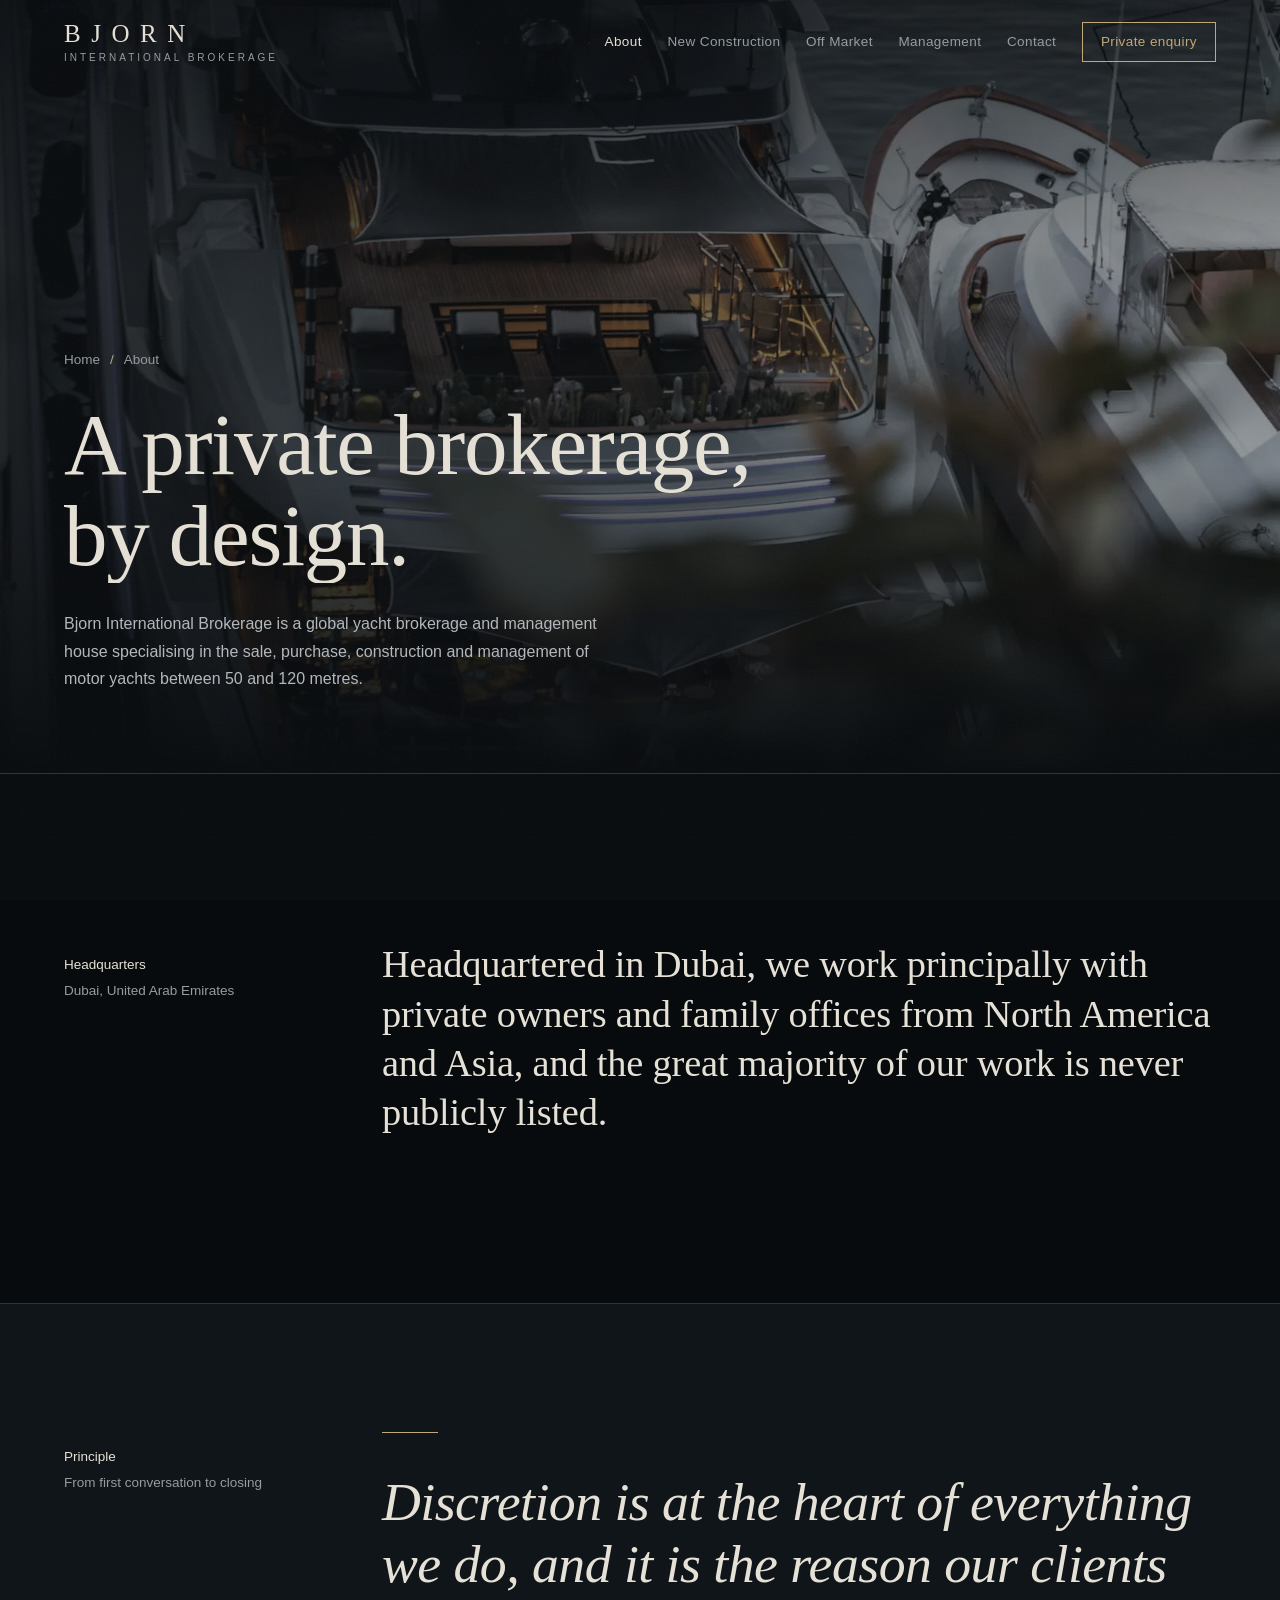
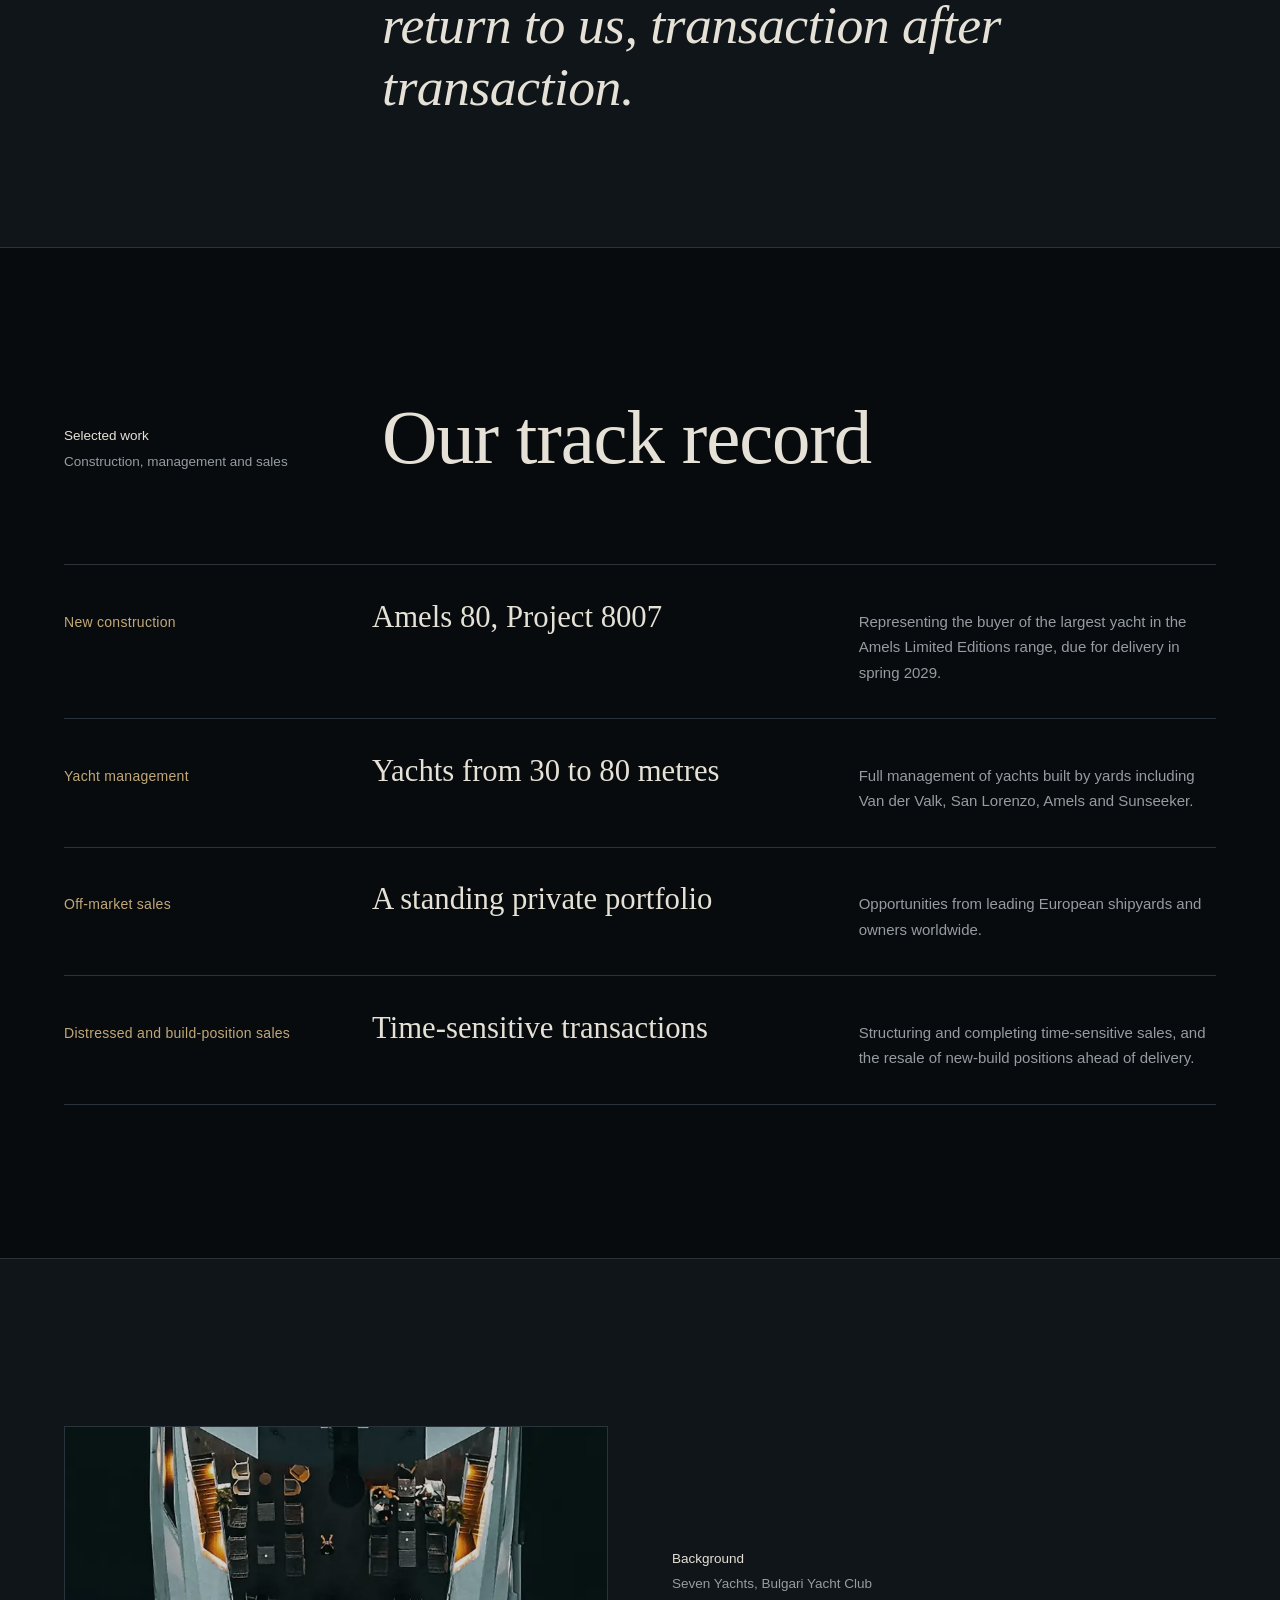
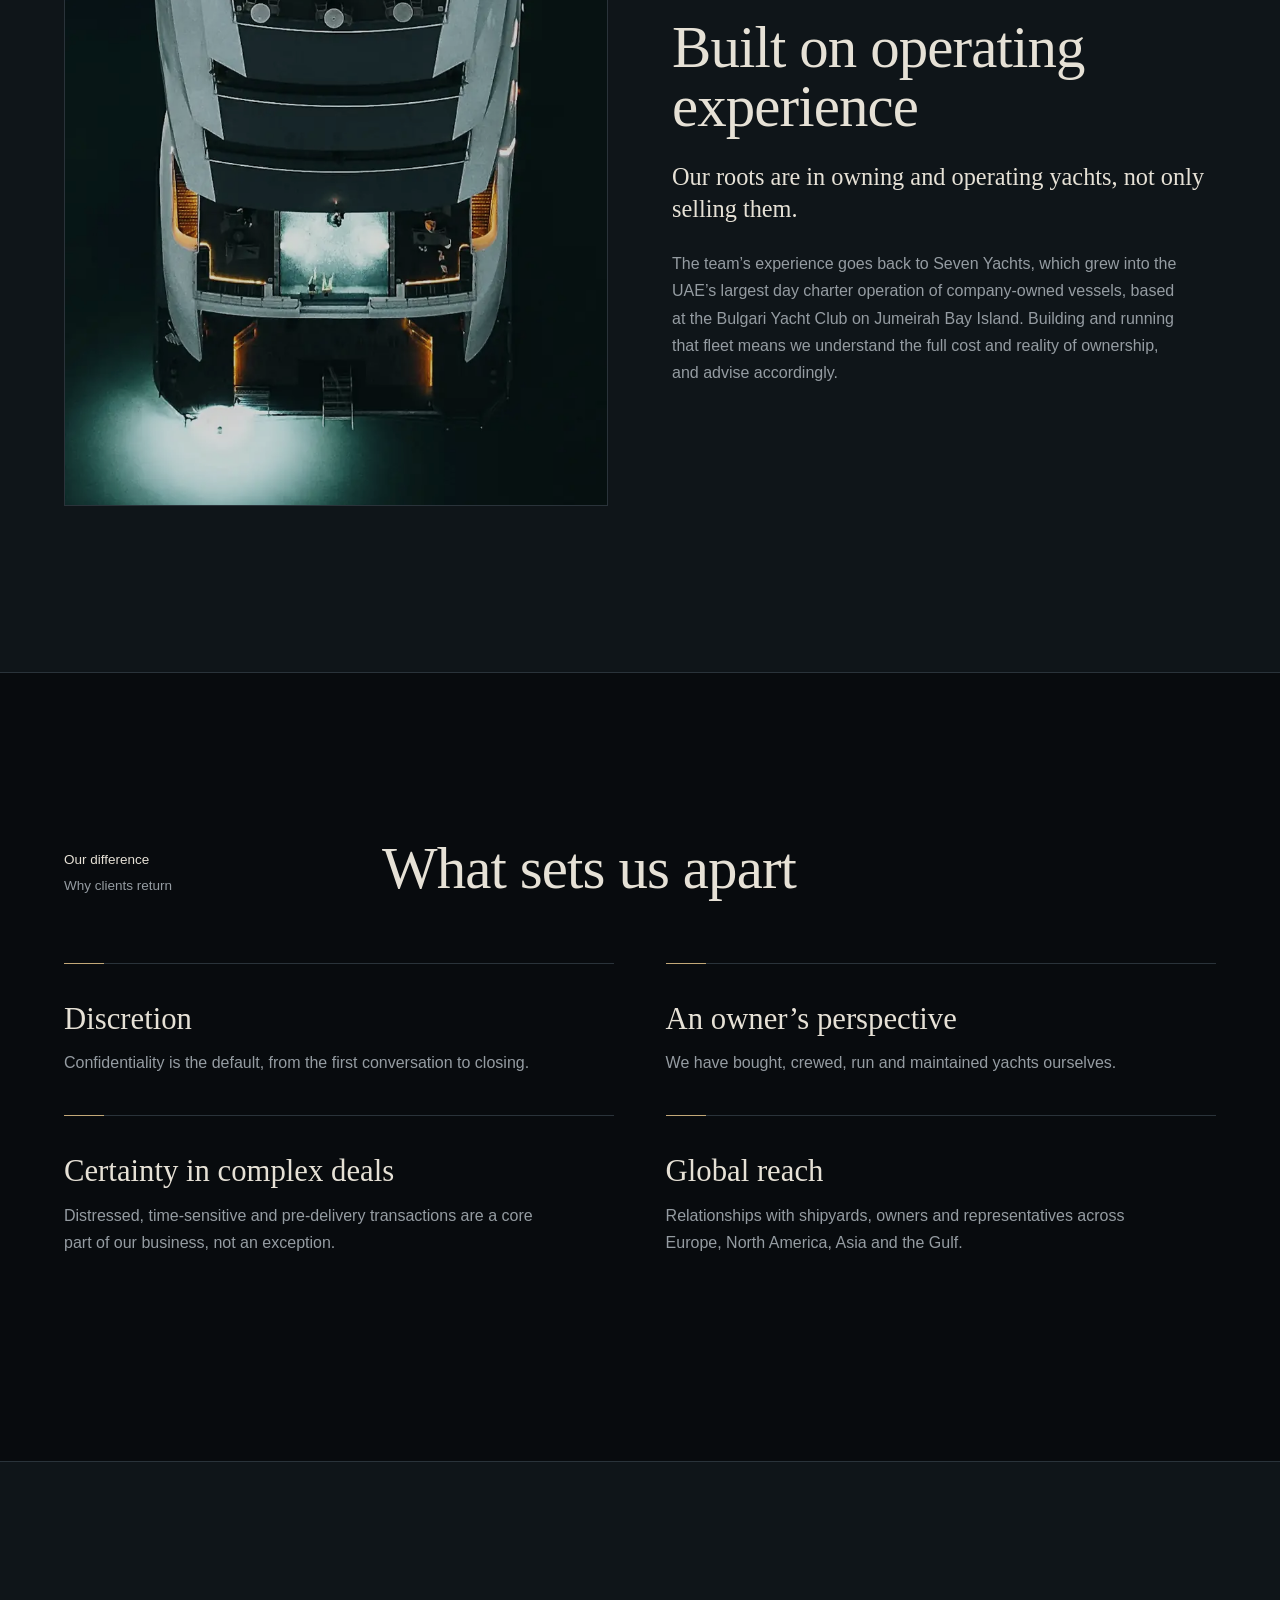
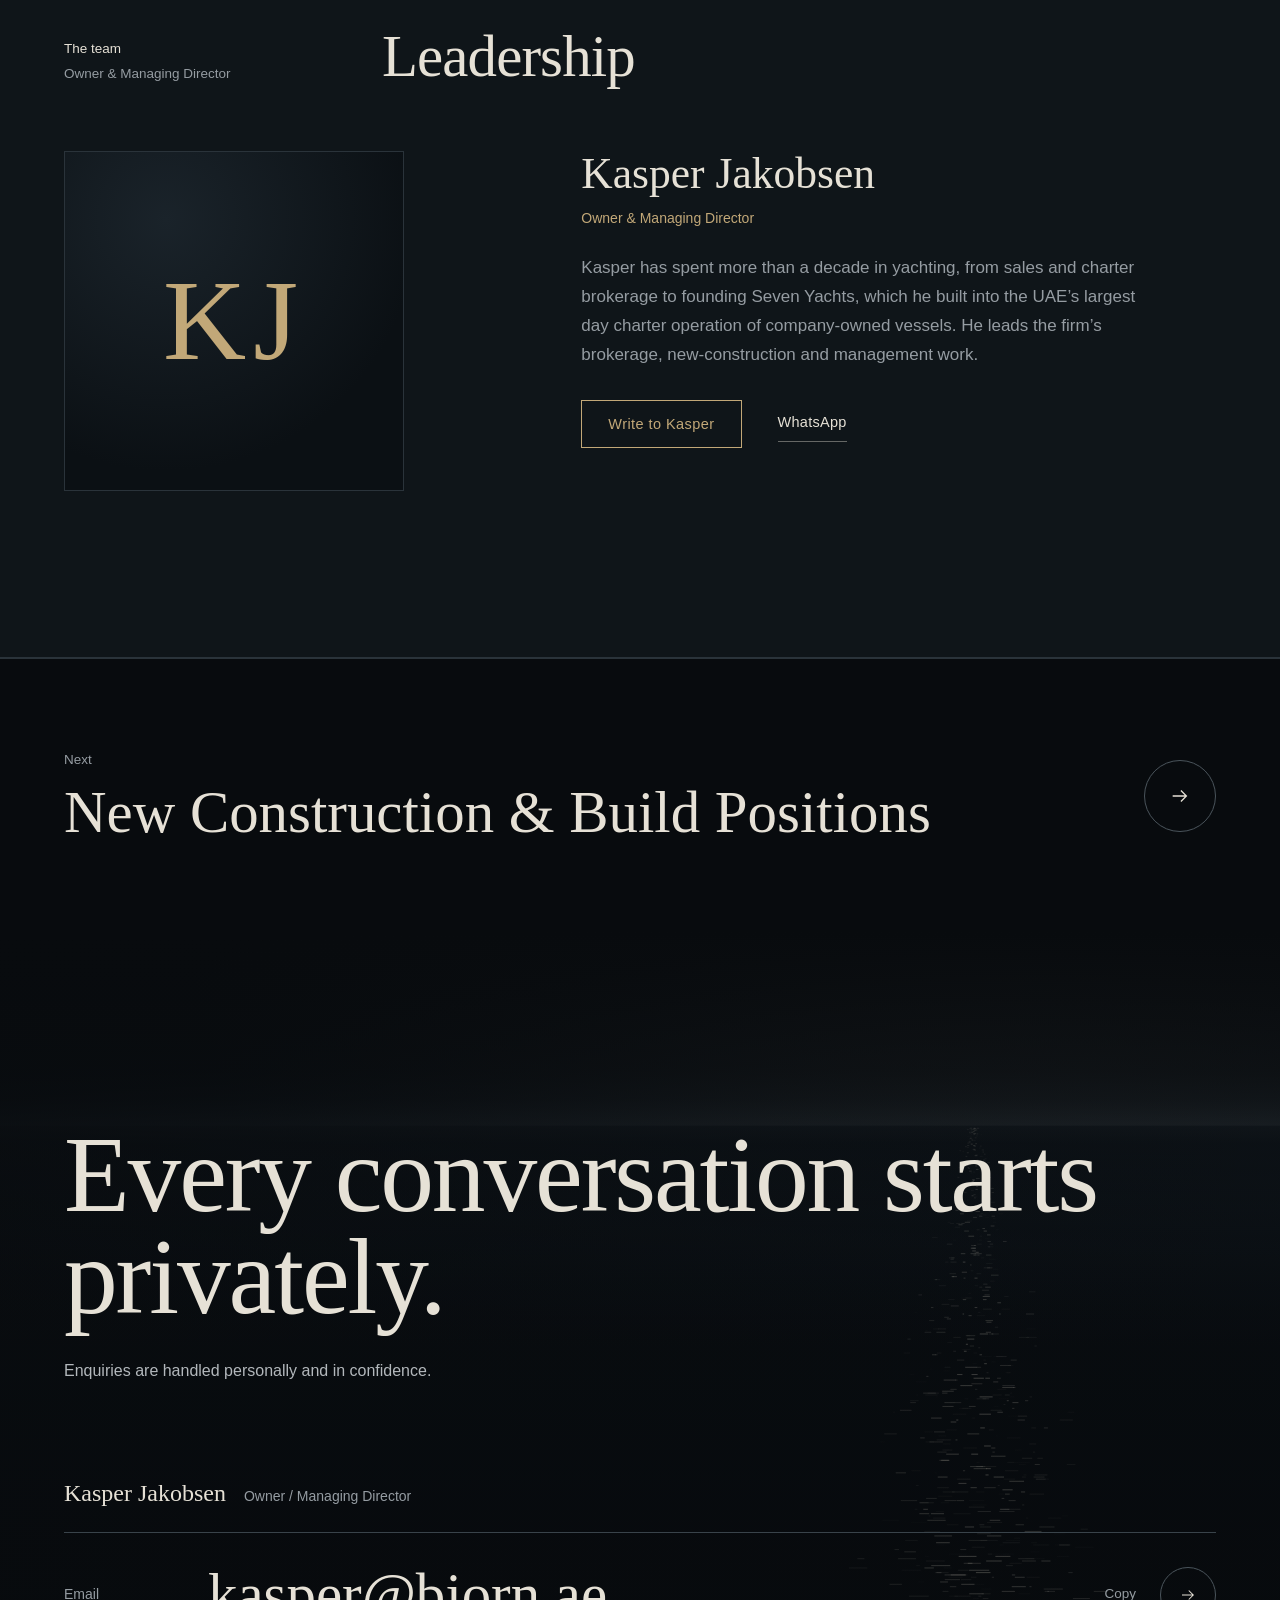
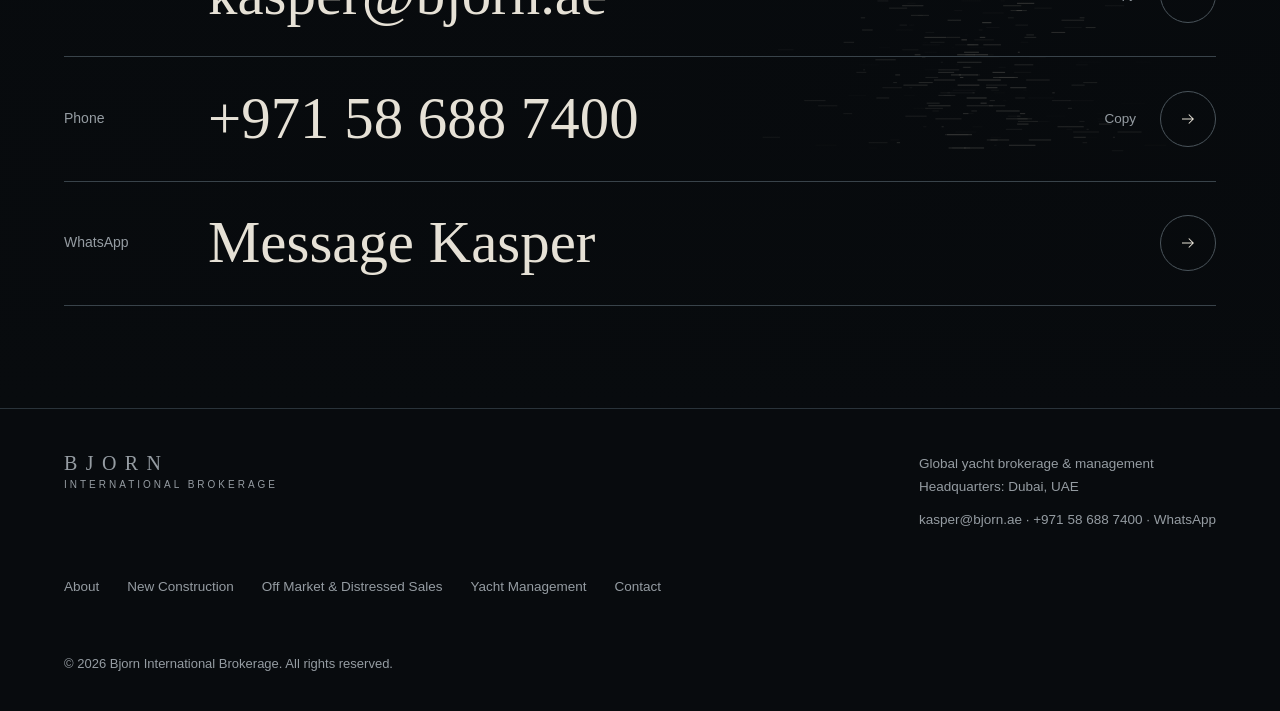
==== commit 3c119660: "Speed pass: self-hosted fonts, lighter sea renderer, responsive images, preload, minified assets, fa" ====
--- a/about/index.html
+++ b/about/index.html
@@ -9,10 +9,10 @@
 <meta property="og:description" content="Bjorn International Brokerage is a global yacht brokerage and management house, headquartered in Dubai, specialising in off-market, distressed and new-build transactions for yachts of 50–120 metres.">
 <meta property="og:type" content="website">
 <meta name="theme-color" content="#080B0E">
+<link rel="icon" href="../assets/favicon.svg" type="image/svg+xml">
 <meta name="robots" content="noindex, nofollow">
-<link rel="preconnect" href="https://fonts.googleapis.com">
-<link rel="preconnect" href="https://fonts.gstatic.com" crossorigin>
-<link href="https://fonts.googleapis.com/css2?family=Cormorant+Garamond:ital,wght@0,300;0,400;0,500;1,300&family=Manrope:wght@300;400;500&display=swap" rel="stylesheet">
+<link rel="preload" href="../assets/fonts/cormorant-garamond-latin-300-normal.woff2" as="font" type="font/woff2" crossorigin>
+<link rel="preload" href="../assets/fonts/manrope-latin-300-normal.woff2" as="font" type="font/woff2" crossorigin>
 <link rel="stylesheet" href="../assets/site.css">
 </head>
 <body>
@@ -20,7 +20,7 @@
 
 <header class="site-head" id="head">
   <div class="head-inner">
-    <a href="../" class="mark" aria-label="Bjorn International Brokerage, home">
+    <a href="../" class="mark">
       <b>BJORN</b>
       <span>INTERNATIONAL BROKERAGE</span>
     </a>
@@ -50,7 +50,7 @@
 
 <main id="top">
   <section class="page-hero">
-    <div class="ph-media"><img src="../assets/img/dusk-deck.webp" alt="Aft decks of a superyacht lit at dusk" width="1600" height="1200" fetchpriority="high" decoding="async"></div>
+    <div class="ph-media"><img src="../assets/img/dusk-deck.webp" srcset="../assets/img/dusk-deck-800.webp 800w, ../assets/img/dusk-deck.webp 1600w" sizes="100vw" alt="Aft decks of a superyacht lit at dusk" width="1600" height="1200" fetchpriority="high" decoding="async"></div>
     <div class="wrap" id="main">
       <div><nav class="crumb" aria-label="Breadcrumb"><a href="../">Home</a><span aria-hidden="true">/</span><span>About</span></nav>
         <h1><span><i>A private brokerage,</i></span><span><i>by design.</i></span></h1>
@@ -92,7 +92,7 @@
 
   <section class="band alt">
     <div class="wrap media-split">
-      <figure><img src="../assets/img/stern-night.webp" alt="Stern of a superyacht at night, pool and aft decks lit" width="800" height="1073" loading="lazy" decoding="async"></figure>
+      <figure><img src="../assets/img/stern-night.webp" srcset="../assets/img/stern-night-480.webp 480w, ../assets/img/stern-night.webp 800w" sizes="(max-width: 1020px) 100vw, 50vw" alt="Stern of a superyacht at night, pool and aft decks lit" width="800" height="1073" loading="lazy" decoding="async"></figure>
       <div>
         <div class="place" style="margin-bottom:22px"><strong>Background</strong>Seven Yachts, Bulgari Yacht Club</div>
         <h2>Built on operating experience</h2>
@@ -164,7 +164,7 @@
 <footer>
   <div class="wrap">
     <div class="foot">
-      <a href="../" class="mark" aria-label="Bjorn International Brokerage, home"><b>BJORN</b><span>INTERNATIONAL BROKERAGE</span></a>
+      <a href="../" class="mark"><b>BJORN</b> <span>INTERNATIONAL BROKERAGE</span></a>
       <address>Global yacht brokerage & management<br>Headquarters: Dubai, UAE<br><a href="mailto:kasper@bjorn.ae">kasper@bjorn.ae</a> · <a href="tel:+971586887400">+971 58 688 7400</a> · <a href="https://wa.me/971586887400?text=Hello%20Kasper%2C%20I%27d%20like%20to%20discuss%20a%20private%20enquiry." target="_blank" rel="noopener">WhatsApp</a></address>
       <nav aria-label="Footer">
         <a href="../about/">About</a><a href="../new-construction/">New Construction</a><a href="../off-market/">Off Market & Distressed Sales</a><a href="../yacht-management/">Yacht Management</a><a href="../contact/">Contact</a>
--- a/assets/site.css
+++ b/assets/site.css
@@ -1,450 +1 @@
-
-/* contrast on --abyss: bone 15.1:1, fog 7.1:1, brass 8.6:1, all text passes WCAG AA */
-:root{
-  --abyss:#080B0E;
-  --hull:#0F1519;
-  --line:#2A333A;
-  --bone:#E6E1D6;
-  --fog:#959CA2;
-  --brass:#C2A878;
-  --brass-soft:#8A7C5F;
-  --serif:"Cormorant Garamond","Iowan Old Style","Palatino Linotype",Georgia,serif;
-  --sans:"Manrope","Helvetica Neue",Arial,sans-serif;
-  --pad:clamp(20px,5vw,72px);
-  --max:1360px;
-  color-scheme:dark;
-  box-sizing:border-box;
-  padding-top:env(safe-area-inset-top,0px);
-  padding-bottom:env(safe-area-inset-bottom,0px);
-}
-@media (prefers-color-scheme: dark){:root:not([data-theme="light"]){--abyss:#080B0E}}
-:root[data-theme="dark"]{--abyss:#080B0E}
-*,*::before,*::after{box-sizing:inherit;margin:0;padding:0}
-html{scroll-behavior:smooth;scroll-padding-top:calc(env(safe-area-inset-top,0px) + 84px);-webkit-text-size-adjust:100%}
-body{background:var(--abyss);color:var(--bone);font-family:var(--sans);font-weight:300;font-size:16px;line-height:1.7;-webkit-font-smoothing:antialiased;overflow-x:hidden}
-img,svg,canvas{display:block;max-width:100%}
-a{color:inherit;text-decoration:none}
-::selection{background:var(--brass);color:var(--abyss)}
-:focus-visible{outline:1px solid var(--brass);outline-offset:4px}
-.skip{position:absolute;left:16px;top:-60px;z-index:200;background:var(--bone);color:var(--abyss);padding:10px 16px;font-size:14px}
-.skip:focus{top:calc(env(safe-area-inset-top,0px) + 12px)}
-
-body::after{
-  content:"";position:fixed;inset:0;pointer-events:none;z-index:100;opacity:.045;
-  background-image:url("data:image/svg+xml,%3Csvg xmlns='http://www.w3.org/2000/svg' width='160' height='160'%3E%3Cfilter id='n'%3E%3CfeTurbulence type='fractalNoise' baseFrequency='.9' numOctaves='2' stitchTiles='stitch'/%3E%3C/filter%3E%3Crect width='100%25' height='100%25' filter='url(%23n)'/%3E%3C/svg%3E");
-}
-
-.wrap{max-width:var(--max);margin:0 auto;padding:0 var(--pad)}
-
-.site-head{position:fixed;top:0;left:0;right:0;z-index:50;padding-top:env(safe-area-inset-top,0px);transition:background .5s ease,border-color .5s ease;border-bottom:1px solid transparent}
-.site-head.is-solid{background:rgba(8,11,14,.92);backdrop-filter:blur(14px);-webkit-backdrop-filter:blur(14px);border-color:var(--line)}
-.head-inner{display:flex;align-items:center;justify-content:space-between;height:84px;max-width:var(--max);margin:0 auto;padding:0 var(--pad)}
-.mark{display:flex;flex-direction:column;line-height:1}
-.mark b{font-family:var(--serif);font-weight:400;font-size:25px;letter-spacing:.42em;margin-right:-.42em}
-.mark span{font-size:10px;letter-spacing:.3em;color:var(--fog);margin-top:7px}
-.nav{display:flex;gap:clamp(18px,2vw,32px);align-items:center;font-size:13.5px;letter-spacing:.03em;white-space:nowrap}
-.nav a{color:var(--fog);transition:color .3s}
-.nav a:hover,.nav a[aria-current]{color:var(--bone)}
-.nav .clock{padding-left:32px;border-left:1px solid var(--line);color:var(--fog);font-variant-numeric:tabular-nums}
-.nav .clock em{font-style:normal;color:var(--bone)}
-.menu-btn{display:none;background:none;border:0;color:var(--bone);font:inherit;font-size:14px;letter-spacing:.06em;cursor:pointer;padding:12px 0}
-
-.drawer{position:fixed;inset:0;z-index:60;background:var(--abyss);display:flex;flex-direction:column;justify-content:center;padding:calc(env(safe-area-inset-top,0px) + 90px) var(--pad) calc(env(safe-area-inset-bottom,0px) + 40px);opacity:0;visibility:hidden;transition:opacity .4s,visibility .4s}
-.drawer.open{opacity:1;visibility:visible}
-.drawer a{font-family:var(--serif);font-size:clamp(32px,9vw,44px);font-weight:300;line-height:1.35;border-bottom:1px solid var(--line);padding:10px 0}
-.drawer .close{position:absolute;top:calc(env(safe-area-inset-top,0px) + 22px);right:var(--pad);background:none;border:0;color:var(--bone);font:inherit;font-size:14px;letter-spacing:.06em;cursor:pointer;padding:12px 0}
-
-/* hero */
-.hero{position:relative;height:100svh;min-height:640px;overflow:hidden}
-.hero{background:#061415}
-.hero-media{position:absolute;left:0;right:0;top:-6%;height:100%;display:block}
-.hero-media img{width:100%;height:100%;object-fit:contain;object-position:50% 0%;filter:saturate(.85);transform:scale(1.04);transform-origin:50% 30%;animation:settle 10s cubic-bezier(.16,1,.3,1) forwards}
-@keyframes settle{to{transform:scale(1)}}
-.hero::after{content:"";position:absolute;inset:0;pointer-events:none;background:
-  linear-gradient(90deg,rgba(8,11,14,.78) 0%,rgba(8,11,14,.45) 38%,rgba(8,11,14,0) 66%),
-  linear-gradient(180deg,rgba(8,11,14,.6) 0%,rgba(8,11,14,0) 18%,rgba(8,11,14,0) 50%,rgba(8,11,14,.85) 88%,var(--abyss) 100%)}
-.hero-copy{position:absolute;z-index:2;left:0;right:0;bottom:clamp(56px,10vh,120px)}
-.hero h1{font-family:var(--serif);font-weight:300;font-size:clamp(44px,6.6vw,100px);line-height:.98;letter-spacing:-.015em;max-width:11.5em}
-.hero h1 span{display:block;overflow:hidden;padding-bottom:.06em}
-.hero h1 span i{display:block;font-style:normal;transform:translateY(105%);animation:rise 1.6s cubic-bezier(.16,1,.3,1) forwards}
-.hero h1 span:nth-child(2) i{animation-delay:.18s}
-.hero-foot{margin-top:clamp(24px,3.4vh,40px);opacity:0;animation:fade 1.4s ease .9s forwards}
-.hero-foot p{color:#B3B8BC;font-size:15.5px;max-width:34em}
-.hero-actions{display:flex;flex-wrap:wrap;gap:16px 36px;margin-top:28px}
-@keyframes rise{to{transform:translateY(0)}}
-@keyframes fade{to{opacity:1}}
-
-.link{position:relative;display:inline-block;font-size:14.5px;letter-spacing:.02em;padding:4px 0 7px;color:var(--bone)}
-.link::after{content:"";position:absolute;left:0;bottom:0;height:1px;width:100%;background:currentColor;opacity:.4}
-.link::before{content:"";position:absolute;left:0;bottom:0;height:1px;width:100%;background:var(--brass);transform:scaleX(0);transform-origin:left;transition:transform .6s cubic-bezier(.16,1,.3,1);z-index:1}
-.link:hover::before,.link:focus-visible::before{transform:scaleX(1)}
-.link.muted{color:var(--fog)}
-.btn{display:inline-flex;align-items:center;justify-content:center;min-height:48px;padding:0 26px;border:1px solid var(--brass);color:var(--brass);font-size:14.5px;letter-spacing:.03em;background:transparent;cursor:pointer;font-family:var(--sans);transition:background .4s,color .4s}
-.btn:hover,.btn:focus-visible{background:var(--brass);color:var(--abyss)}
-.nav .btn{min-height:40px;padding:0 18px;color:var(--brass);font-size:13.5px}
-.nav .btn:hover,.nav .btn:focus-visible{color:var(--abyss)}
-.hero-actions{align-items:center}
-.copy-btn{background:none;border:0;color:var(--fog);font:inherit;font-size:13.5px;cursor:pointer;padding:12px 0 12px 12px;min-height:44px;min-width:64px;text-align:right}
-.copy-btn:hover{color:var(--bone)}
-.drawer-contact{margin-top:36px;display:flex;flex-direction:column;gap:10px;font-size:15px;color:var(--fog)}
-.drawer .drawer-contact a{font-family:var(--sans);font-size:15px;border:0;padding:6px 0;color:var(--bone)}
-.dock{display:none}
-@media (max-width:640px){
-  .dock{display:grid;grid-template-columns:1fr 1fr 1fr;position:fixed;left:0;right:0;bottom:0;z-index:40;background:rgba(8,11,14,.94);backdrop-filter:blur(14px);-webkit-backdrop-filter:blur(14px);border-top:1px solid var(--line);padding-bottom:env(safe-area-inset-bottom,0px);transform:translateY(110%);transition:transform .5s cubic-bezier(.16,1,.3,1)}
-  .dock.show{transform:none}
-  .dock a{display:flex;align-items:center;justify-content:center;min-height:56px;font-size:14.5px;letter-spacing:.03em}
-  .dock a + a{border-left:1px solid var(--line)}
-  .dock a:last-child{color:var(--brass)}
-  footer{padding-bottom:calc(env(safe-area-inset-bottom,0px) + 90px)}
-}
-
-section{position:relative}
-.place{font-size:13.5px;color:var(--fog);line-height:1.9}
-.place strong{display:block;font-weight:400;color:var(--bone)}
-
-.intro{padding:clamp(110px,15vw,210px) 0 clamp(110px,14vw,190px)}
-.intro-grid{display:grid;grid-template-columns:3fr 9fr;gap:40px}
-.intro .place{padding-top:12px}
-.lede{font-family:var(--serif);font-weight:300;font-size:clamp(27px,2.7vw,40px);line-height:1.3;letter-spacing:-.005em;max-width:23em}
-.intro-body{display:grid;grid-template-columns:5fr 4fr;gap:40px;margin-top:clamp(40px,5vw,64px);padding-top:32px;border-top:1px solid var(--line)}
-.intro-body p{color:var(--fog);max-width:32em}
-
-.project{padding:clamp(100px,12vw,160px) 0;background:var(--hull);border-top:1px solid var(--line);border-bottom:1px solid var(--line)}
-.project-head{display:grid;grid-template-columns:3fr 9fr;gap:40px;align-items:end}
-.project h2{font-family:var(--serif);font-weight:300;font-size:clamp(46px,6vw,92px);line-height:.95;letter-spacing:-.015em}
-.project h2 small{display:block;font-size:clamp(20px,1.7vw,26px);color:var(--fog);letter-spacing:.01em;margin-top:16px}
-.drawing{margin:clamp(56px,7vw,100px) 0 clamp(44px,5vw,70px)}
-.drawing svg{width:100%;height:auto;overflow:visible}
-.drawing .ln{fill:none;stroke:var(--brass);stroke-width:1;stroke-linejoin:round;stroke-linecap:round}
-.drawing .ln.soft{stroke:var(--brass-soft)}
-.drawing .dim{fill:none;stroke:var(--fog);stroke-width:1;vector-effect:non-scaling-stroke;opacity:.7}
-.drawing text{font-family:var(--sans);font-size:12px;fill:var(--fog);letter-spacing:.06em}
-.drawing .draw{stroke-dasharray:1;stroke-dashoffset:1;transition:stroke-dashoffset 3.2s cubic-bezier(.65,0,.35,1)}
-.drawing.on .draw{stroke-dashoffset:0}
-.project-body{display:grid;grid-template-columns:3fr 5fr 4fr;gap:40px}
-.credits{list-style:none;font-size:13.5px;line-height:1.6}
-.credits li{margin-bottom:18px;color:var(--bone)}
-.credits span{display:block;color:var(--fog)}
-.project-body p{max-width:32em}
-.specs{list-style:none;font-size:14px}
-.specs li{display:flex;justify-content:space-between;gap:20px;padding:12px 0;border-bottom:1px solid var(--line)}
-.specs li:first-child{border-top:1px solid var(--line)}
-.specs span{color:var(--fog)}
-.project-body .link{margin-top:30px}
-
-
-
-.sr{position:absolute;width:1px;height:1px;overflow:hidden;clip:rect(0 0 0 0)}
-
-.services{padding:clamp(110px,14vw,190px) 0 clamp(100px,12vw,170px)}
-.sec-head{display:grid;grid-template-columns:3fr 9fr;gap:40px;align-items:end}
-.sec-head h2{font-family:var(--serif);font-weight:300;font-size:clamp(44px,6vw,92px);line-height:.95;letter-spacing:-.015em}
-.svc-grid{display:grid;grid-template-columns:repeat(3,1fr);gap:clamp(14px,1.8vw,26px);margin-top:clamp(48px,6vw,84px)}
-.svc-card{display:flex;flex-direction:column;background:var(--hull);border:1px solid var(--line);transition:border-color .6s ease}
-.svc-card:hover,.svc-card:focus-within{border-color:rgba(194,168,120,.55)}
-.svc-vis{position:relative;aspect-ratio:4/4.4;overflow:hidden;border-bottom:1px solid var(--line);background:#0B1014}
-.svc-vis img{width:100%;height:100%;object-fit:cover;object-position:50% 40%;filter:saturate(.85) brightness(.85);transition:transform 1.6s cubic-bezier(.16,1,.3,1)}
-.svc-card:hover .svc-vis img{transform:scale(1.04)}
-.svc-body{display:flex;flex-direction:column;flex:1;padding:clamp(24px,2.4vw,36px)}
-.svc-body h3{font-family:var(--serif);font-weight:300;font-size:clamp(28px,2.4vw,36px);line-height:1.1}
-.svc-body p{color:var(--fog);margin:16px 0 28px}
-.svc-body .link{margin-top:auto;align-self:flex-start}
-
-.dossier{display:flex;align-items:center;justify-content:center;padding:9%}
-.sheet{position:relative;width:100%;background:#131A20;border:1px solid #232C33;padding:8% 8% 10%;box-shadow:0 30px 60px rgba(0,0,0,.45);transform:rotate(-2deg);transition:transform 1.2s cubic-bezier(.16,1,.3,1)}
-.svc-card:hover .sheet,.svc-card.active .sheet{transform:rotate(0)}
-.sheet-head{display:flex;justify-content:space-between;font-size:11.5px;letter-spacing:.08em;color:var(--fog);padding-bottom:14px;border-bottom:1px solid #2A333A;margin-bottom:16px}
-.sheet .r{display:grid;grid-template-columns:38% 1fr;align-items:center;gap:10px;padding:8px 0;font-size:12.5px;color:var(--fog)}
-.sheet .r i{display:block;height:11px;width:var(--w);background:#05080A;position:relative;overflow:hidden}
-.sheet .r i::after{content:"";position:absolute;inset:0;background:var(--brass);transform:translateX(-101%);transition:transform .9s cubic-bezier(.16,1,.3,1);opacity:.85}
-.svc-card:hover .sheet .r i::after,.svc-card.active .sheet .r i::after{transform:translateX(0)}
-.svc-card:hover .sheet .r:nth-child(3) i::after,.svc-card.active .sheet .r:nth-child(3) i::after{transition-delay:.06s}
-.svc-card:hover .sheet .r:nth-child(4) i::after,.svc-card.active .sheet .r:nth-child(4) i::after{transition-delay:.12s}
-.svc-card:hover .sheet .r:nth-child(5) i::after,.svc-card.active .sheet .r:nth-child(5) i::after{transition-delay:.18s}
-.svc-card:hover .sheet .r:nth-child(6) i::after,.svc-card.active .sheet .r:nth-child(6) i::after{transition-delay:.24s}
-.stamp{position:absolute;right:7%;bottom:7%;border:1px solid var(--brass);color:var(--brass);font-size:11px;letter-spacing:.14em;padding:6px 10px;transform:rotate(-8deg)}
-
-.plan{background-color:#0B1115;background-image:linear-gradient(rgba(194,168,120,.07) 1px,transparent 1px),linear-gradient(90deg,rgba(194,168,120,.07) 1px,transparent 1px);background-size:28px 28px;display:flex;flex-direction:column;justify-content:space-between;padding:9% 8% 8%}
-.plan svg{width:100%;height:auto;margin:auto 0}
-.plan .ln{fill:none;stroke:var(--brass);stroke-width:2;stroke-linejoin:round}
-.plan .soft{stroke:var(--brass-soft)}
-.plan ol{list-style:none;display:grid;grid-template-columns:repeat(4,1fr);border-top:1px solid #2F3A41;counter-reset:s}
-.plan li{counter-increment:s;font-size:12px;color:var(--fog);padding-top:12px;position:relative}
-.plan li::before{content:"";position:absolute;top:-4px;left:0;width:7px;height:7px;border-radius:50%;background:#0B1115;border:1px solid var(--brass);transition:background .4s}
-.plan li:last-child::before{background:var(--brass)}
-.plan li b{display:block;font-weight:400;color:var(--bone);font-size:12.5px}
-
-.still{position:relative;height:clamp(420px,62vw,860px);max-height:88vh;margin:0;overflow:hidden;background:#06090B}
-.still img{width:100%;height:100%;object-fit:cover;object-position:50% 42%;filter:saturate(.85) brightness(.85)}
-.still::after{content:"";position:absolute;inset:0;pointer-events:none;background:linear-gradient(180deg,var(--abyss) 0%,rgba(8,11,14,0) 22%,rgba(8,11,14,0) 70%,var(--hull) 100%)}
-
-.record{background:var(--hull);padding:clamp(100px,12vw,170px) 0 clamp(100px,12vw,170px);border-bottom:1px solid var(--line)}
-.marquee{margin-top:clamp(48px,6vw,80px);overflow:hidden;border-top:1px solid var(--line);border-bottom:1px solid var(--line);padding:clamp(18px,2.4vw,34px) 0;-webkit-mask-image:linear-gradient(90deg,transparent,#000 8%,#000 92%,transparent);mask-image:linear-gradient(90deg,transparent,#000 8%,#000 92%,transparent)}
-.marquee-track{display:flex;align-items:center;width:max-content;animation:marq 70s linear infinite}
-.marquee span{font-family:var(--serif);font-weight:300;font-size:clamp(54px,8.4vw,132px);line-height:1;white-space:nowrap;padding:0 .35em;color:var(--bone)}
-.marquee span.o{color:transparent;-webkit-text-stroke:1px #6E767C}
-.marquee em{display:block;width:10px;height:10px;border:1px solid var(--brass);transform:rotate(45deg);flex:none}
-@keyframes marq{to{transform:translateX(-50%)}}
-.marquee:hover .marquee-track{animation-play-state:paused}
-.ledger{margin-top:clamp(56px,7vw,96px)}
-.ledger-row{display:grid;grid-template-columns:3fr 5fr 4fr;gap:40px;align-items:baseline;padding:clamp(22px,2.6vw,34px) 0;border-top:1px solid var(--line);position:relative}
-.ledger-row:last-child{border-bottom:1px solid var(--line)}
-.ledger-row::before{content:"";position:absolute;left:0;top:-1px;height:1px;width:100%;background:var(--brass);transform:scaleX(0);transform-origin:left;transition:transform .9s cubic-bezier(.16,1,.3,1)}
-.ledger-row:hover::before{transform:scaleX(1)}
-.ledger-row .k{color:var(--brass);font-size:14px;letter-spacing:.02em}
-.ledger-row .v{font-family:var(--serif);font-weight:300;font-size:clamp(24px,2.4vw,34px);line-height:1.2}
-.ledger-row .d{color:var(--fog);font-size:15px}
-
-.closing{position:relative;overflow:hidden;padding:clamp(120px,15vw,220px) 0 clamp(70px,8vw,110px)}
-.closing canvas{position:absolute;inset:0;width:100%;height:100%;z-index:0}
-.closing::before{content:"";position:absolute;inset:0;z-index:1;pointer-events:none;background:linear-gradient(180deg,var(--abyss) 0%,rgba(8,11,14,.35) 30%,rgba(8,11,14,.55) 60%,var(--abyss) 100%),linear-gradient(90deg,rgba(8,11,14,.7) 0%,rgba(8,11,14,.2) 60%,rgba(8,11,14,0) 100%)}
-.closing .wrap{position:relative;z-index:2}
-.closing h2{font-family:var(--serif);font-weight:300;font-size:clamp(52px,8.4vw,136px);line-height:.95;letter-spacing:-.02em;max-width:10em}
-.closing .sub{color:#B3B8BC;margin-top:28px;max-width:30em;font-size:16px}
-.person{display:flex;flex-wrap:wrap;gap:4px 18px;align-items:baseline;margin-top:clamp(56px,7vw,96px);padding-bottom:18px}
-.person b{font-family:var(--serif);font-weight:400;font-size:24px}
-.person span{color:var(--fog);font-size:14px}
-.lines{border-top:1px solid #39434A}
-.cline{display:grid;grid-template-columns:120px 1fr auto 56px;align-items:center;gap:24px;padding:clamp(20px,2.4vw,34px) 0;border-bottom:1px solid #39434A;position:relative}
-.cline::before{content:"";position:absolute;left:0;bottom:-1px;height:1px;width:100%;background:var(--brass);transform:scaleX(0);transform-origin:left;transition:transform .9s cubic-bezier(.16,1,.3,1)}
-.cline:hover::before,.cline:focus-within::before{transform:scaleX(1)}
-.cline .k{color:var(--fog);font-size:14px}
-.cline a.v{font-family:var(--serif);font-weight:300;font-size:clamp(30px,4.6vw,68px);line-height:1.05;transition:color .4s;overflow-wrap:anywhere}
-.cline:hover a.v{color:var(--brass)}
-.cline .go{display:flex;align-items:center;justify-content:center;width:56px;height:56px;border:1px solid #4A545B;border-radius:50%;color:var(--bone);transition:background .4s,border-color .4s,color .4s}
-.cline .go svg{width:18px;height:18px;transition:transform .5s cubic-bezier(.16,1,.3,1)}
-.cline:hover .go{background:var(--brass);border-color:var(--brass);color:var(--abyss)}
-.cline:hover .go svg{transform:translateX(3px)}
-
-footer{border-top:1px solid var(--line);padding:44px 0 36px;font-size:13.5px;color:var(--fog)}
-.foot{display:flex;flex-wrap:wrap;gap:24px 48px;justify-content:space-between;align-items:flex-start}
-.foot .mark b{font-size:20px}
-.foot address{font-style:normal;line-height:1.7}
-.foot nav{display:flex;flex-wrap:wrap;gap:0 28px}
-.foot nav a,.foot address a{display:inline-block;padding:10px 0}
-.foot nav a:hover,.foot address a:hover{color:var(--bone)}
-.copy{margin-top:44px;font-size:13px}
-
-@media (max-width:1280px){
-  .nav .clock{display:none}
-}
-@media (max-width:1120px){
-  .nav a:not(.btn){display:none}
-  .head-inner .menu-btn{display:block}
-  .nav{gap:0;margin-left:auto;margin-right:28px}
-}
-@media (max-width:1020px){
-  .intro-grid,.project-head,.sec-head{grid-template-columns:1fr}
-  .svc-grid{grid-template-columns:1fr 1fr}
-  .svc-card:last-child{grid-column:1 / -1}
-  .svc-card:last-child .svc-vis{aspect-ratio:16/8}
-  .ledger-row{grid-template-columns:1fr 2fr;gap:8px 32px}
-  .ledger-row .d{grid-column:2}
-  .intro-body{grid-template-columns:1fr;gap:20px}
-  .project-body{grid-template-columns:1fr 1fr}
-  .credits{grid-column:1 / -1;display:flex;flex-wrap:wrap;gap:0 40px}
-}
-@media (max-width:640px){
-  .nav{display:none}
-  .head-inner{height:70px}
-  .mark b{font-size:21px}
-  .mark span{font-size:9px}
-  .hero{min-height:600px}
-  .hero-media{top:0;height:100%}
-  .hero-media img{object-fit:cover;object-position:50% 12%}
-  .hero::after{background:linear-gradient(180deg,rgba(8,11,14,.5) 0%,rgba(8,11,14,0) 14%,rgba(8,11,14,0) 34%,rgba(8,11,14,.9) 60%,var(--abyss) 100%)}
-  .project-body{grid-template-columns:1fr}
-  .drawing .detail{display:none}
-  .drawing .ln{stroke-width:2.4}
-  .drawing text{font-size:34px}
-  .svc-grid{grid-template-columns:1fr}
-  .svc-card:last-child .svc-vis,.svc-vis{aspect-ratio:4/3.4}
-  .svc-vis.dossier,.svc-vis.plan{aspect-ratio:auto;padding:12% 10%}
-  .plan svg{margin:4% 0 14%}
-  .ledger-row{grid-template-columns:1fr;gap:6px}
-  .ledger-row .d{grid-column:1}
-  .cline{grid-template-columns:1fr auto;gap:6px 16px}
-  .cline .k{grid-column:1 / -1}
-  .cline .go{display:none}
-  .still{height:auto;max-height:none}
-  .still img{height:auto}
-}
-@media (prefers-reduced-motion:reduce){
-  *,*::before,*::after{animation-duration:.01ms!important;animation-delay:0s!important;transition-duration:.01ms!important;transition-delay:0s!important}
-  html{scroll-behavior:auto}
-  .marquee-track{animation:none}
-}
-
-/* ---------- inner pages ---------- */
-.nav a[aria-current="page"]{color:var(--bone)}
-.drawer a[aria-current="page"]{color:var(--brass)}
-
-.page-hero{position:relative;overflow:hidden;min-height:clamp(600px,86vh,900px);display:flex;align-items:flex-end;padding:calc(84px + clamp(48px,8vh,100px)) 0 clamp(56px,9vh,110px);border-bottom:1px solid var(--line);background:var(--abyss)}
-.page-hero .ph-media{position:absolute;inset:0}
-.page-hero .ph-media img{width:100%;height:100%;object-fit:cover;filter:saturate(.85) brightness(.75);transform:scale(1.04);animation:settle 10s cubic-bezier(.16,1,.3,1) forwards}
-.page-hero .ph-media::after{content:"";position:absolute;inset:0;background:linear-gradient(90deg,rgba(8,11,14,.85) 0%,rgba(8,11,14,.5) 45%,rgba(8,11,14,.15) 100%),linear-gradient(180deg,rgba(8,11,14,.7) 0%,rgba(8,11,14,0) 30%,rgba(8,11,14,0) 60%,var(--abyss) 100%)}
-.page-hero canvas{position:absolute;inset:0;width:100%;height:100%}
-.page-hero canvas + .ph-shade{position:absolute;inset:0;background:linear-gradient(180deg,rgba(8,11,14,.6) 0%,rgba(8,11,14,0) 30%,rgba(8,11,14,.4) 70%,var(--abyss) 100%)}
-.page-hero .wrap{position:relative;z-index:2;width:100%}
-.ph-grid{display:grid;grid-template-columns:7fr 5fr;gap:clamp(32px,5vw,80px);align-items:end}
-.crumb{display:flex;gap:10px;font-size:13.5px;color:var(--fog);margin-bottom:clamp(20px,3vh,32px)}
-.crumb a{color:var(--fog);transition:color .3s}
-.crumb a:hover{color:var(--bone)}
-.crumb span[aria-hidden]{color:var(--brass)}
-.page-hero h1{font-family:var(--serif);font-weight:300;font-size:clamp(46px,6.8vw,108px);line-height:.98;letter-spacing:-.015em;max-width:11em}
-.page-hero h1 span{display:block;overflow:hidden;padding-bottom:.06em}
-.page-hero h1 span i{display:block;font-style:normal;transform:translateY(105%);animation:rise 1.5s cubic-bezier(.16,1,.3,1) forwards}
-.page-hero h1 span:nth-child(2) i{animation-delay:.15s}
-.page-hero .lead{color:#B3B8BC;font-size:clamp(16px,1.25vw,18px);max-width:34em;margin-top:clamp(22px,3vh,34px);opacity:0;animation:fade 1.2s ease .7s forwards}
-.page-hero .hero-actions{opacity:0;animation:fade 1.2s ease .9s forwards}
-.ph-visual{opacity:0;animation:fade 1.6s ease .5s forwards}
-.ph-visual .sheet{transform:rotate(-3deg);max-width:440px;margin-left:auto}
-.ph-visual .drawing{margin:0}
-.ph-wide{margin-top:clamp(48px,7vh,90px)}
-.ph-wide .drawing{max-width:1100px;margin:0 0 0 auto}
-.page-hero .ph-media.stern img{transform-origin:8% 46%;transform:scale(1.9);animation:none;filter:saturate(.9) brightness(.7)}
-.page-hero .ph-media.stern::after{background:linear-gradient(90deg,rgba(8,11,14,.92) 0%,rgba(8,11,14,.7) 50%,rgba(8,11,14,.3) 100%),linear-gradient(180deg,rgba(8,11,14,.6) 0%,rgba(8,11,14,0) 30%,rgba(8,11,14,0) 60%,var(--abyss) 100%)}
-
-.band{padding:clamp(100px,13vw,180px) 0}
-.band.alt{background:var(--hull);border-top:1px solid var(--line);border-bottom:1px solid var(--line)}
-.split{display:grid;grid-template-columns:3fr 9fr;gap:40px}
-.split .place{padding-top:12px}
-.statement{font-family:var(--serif);font-weight:300;font-size:clamp(28px,3vw,44px);line-height:1.28;letter-spacing:-.005em;max-width:22em}
-.body-cols{display:grid;grid-template-columns:1fr 1fr;gap:clamp(28px,4vw,64px);margin-top:clamp(36px,4.5vw,60px);padding-top:32px;border-top:1px solid var(--line)}
-.body-cols p{color:var(--fog);max-width:34em}
-.body-cols p + p{margin-top:1em}
-.body-cols strong{color:var(--bone);font-weight:400}
-
-.quote{position:relative;padding:clamp(80px,10vw,140px) 0;text-align:left}
-.quote blockquote{font-family:var(--serif);font-weight:300;font-style:italic;font-size:clamp(32px,4.2vw,64px);line-height:1.15;max-width:18em;letter-spacing:-.01em}
-.quote blockquote::before{content:"";display:block;width:56px;height:1px;background:var(--brass);margin-bottom:clamp(28px,3vw,44px)}
-
-.pillars{display:grid;grid-template-columns:repeat(2,1fr);gap:0 clamp(28px,4vw,64px);margin-top:clamp(44px,5vw,72px)}
-.pillar{padding:clamp(28px,3vw,40px) 0;border-top:1px solid var(--line);position:relative}
-.pillar::before{content:"";position:absolute;left:0;top:-1px;width:40px;height:1px;background:var(--brass)}
-.pillar h3{font-family:var(--serif);font-weight:300;font-size:clamp(26px,2.4vw,34px);line-height:1.15}
-.pillar p{color:var(--fog);margin-top:12px;max-width:30em}
-
-.steps{list-style:none;display:grid;grid-template-columns:repeat(var(--n,4),1fr);gap:0;margin-top:clamp(48px,6vw,84px);counter-reset:st}
-.steps li{counter-increment:st;position:relative;padding:44px clamp(16px,2vw,32px) 0 0;border-top:1px solid #3A444B}
-.steps li::before{content:"";position:absolute;top:-6px;left:0;width:11px;height:11px;border-radius:50%;background:var(--abyss);border:1px solid var(--brass)}
-.band.alt .steps li::before{background:var(--hull)}
-.steps li:last-child::before{background:var(--brass)}
-.steps li::after{content:counter(st,decimal-leading-zero);position:absolute;top:14px;left:0;font-size:12.5px;letter-spacing:.08em;color:var(--brass)}
-.steps h3{font-family:var(--serif);font-weight:300;font-size:clamp(24px,2.1vw,30px);line-height:1.15}
-.steps p{color:var(--fog);font-size:15px;margin-top:10px}
-
-.duo{display:grid;grid-template-columns:1fr 1fr;gap:clamp(14px,1.8vw,26px);margin-top:clamp(44px,5vw,72px)}
-.duo article{background:var(--hull);border:1px solid var(--line);padding:clamp(28px,3.2vw,48px);transition:border-color .6s}
-.band.alt .duo article{background:var(--abyss)}
-.duo article:hover{border-color:rgba(194,168,120,.5)}
-.duo .k{color:var(--brass);font-size:14px}
-.duo h3{font-family:var(--serif);font-weight:300;font-size:clamp(28px,2.6vw,38px);line-height:1.12;margin-top:14px}
-.duo p{color:var(--fog);margin-top:16px;max-width:32em}
-
-.tags{list-style:none;display:flex;flex-wrap:wrap;gap:10px;margin-top:28px}
-.tags li{border:1px solid #3A444B;padding:9px 16px;font-size:14px;color:var(--bone)}
-
-.note{display:flex;gap:16px;align-items:baseline;margin-top:clamp(44px,5vw,64px);padding-top:24px;border-top:1px solid var(--line);color:var(--fog);font-size:15px}
-.note::before{content:"";flex:none;width:8px;height:8px;border:1px solid var(--brass);transform:rotate(45deg) translateY(-1px)}
-
-.manage{margin-top:clamp(44px,5vw,72px)}
-.manage-row{display:grid;grid-template-columns:4fr 8fr;gap:40px;align-items:baseline;padding:clamp(24px,2.8vw,36px) 0;border-top:1px solid var(--line);position:relative}
-.manage-row:last-child{border-bottom:1px solid var(--line)}
-.manage-row::before{content:"";position:absolute;left:0;top:-1px;height:1px;width:100%;background:var(--brass);transform:scaleX(0);transform-origin:left;transition:transform .9s cubic-bezier(.16,1,.3,1)}
-.manage-row:hover::before{transform:scaleX(1)}
-.manage-row h3{font-family:var(--serif);font-weight:300;font-size:clamp(26px,2.4vw,34px);line-height:1.15}
-.manage-row p{color:var(--fog);max-width:36em}
-
-.yard-row{list-style:none;display:grid;grid-template-columns:repeat(4,1fr);margin-top:clamp(36px,4vw,56px);border-top:1px solid var(--line);border-bottom:1px solid var(--line)}
-.yard-row li{display:flex;align-items:center;justify-content:center;text-align:center;font-family:var(--serif);font-weight:300;font-size:clamp(24px,2.6vw,38px);padding:clamp(28px,3.4vw,46px) 12px}
-.yard-row li + li{border-left:1px solid var(--line)}
-
-.media-split{display:grid;grid-template-columns:6fr 6fr;gap:clamp(32px,5vw,80px);align-items:center}
-.media-split figure{margin:0;position:relative;overflow:hidden;aspect-ratio:4/5;border:1px solid var(--line)}
-.media-split figure img{width:100%;height:100%;object-fit:cover;filter:saturate(.85) brightness(.85)}
-.media-split h2,.band h2{font-family:var(--serif);font-weight:300;font-size:clamp(40px,4.6vw,72px);line-height:1;letter-spacing:-.015em}
-.media-split p{color:var(--fog);margin-top:24px;max-width:32em}
-.media-split p.big{font-family:var(--serif);font-size:clamp(22px,1.9vw,28px);line-height:1.35;color:var(--bone);font-weight:300}
-
-.profile{display:grid;grid-template-columns:5fr 7fr;gap:clamp(32px,5vw,80px);align-items:start;margin-top:clamp(44px,5vw,72px)}
-.monogram{aspect-ratio:1;max-width:340px;border:1px solid var(--line);display:flex;align-items:center;justify-content:center;background:radial-gradient(circle at 30% 20%,#1A232A,#0B1014 70%);font-family:var(--serif);font-weight:300;font-size:clamp(72px,9vw,128px);letter-spacing:.06em;color:var(--brass)}
-.profile h3{font-family:var(--serif);font-weight:300;font-size:clamp(34px,3.4vw,52px);line-height:1.05}
-.profile .role{color:var(--brass);font-size:14px;margin-top:10px}
-.profile p{color:var(--fog);margin-top:24px;max-width:34em;font-size:17px}
-.profile .hero-actions{margin-top:30px}
-
-.next{display:block;border-top:1px solid var(--line);padding:clamp(56px,7vw,96px) 0;transition:background .6s}
-.next:hover{background:var(--hull)}
-.next .wrap{display:flex;justify-content:space-between;align-items:center;gap:24px}
-.next small{display:block;color:var(--fog);font-size:13.5px;margin-bottom:12px}
-.next strong{font-family:var(--serif);font-weight:300;font-size:clamp(34px,4.6vw,72px);line-height:1;transition:color .4s}
-.next:hover strong{color:var(--brass)}
-.next .go{flex:none;display:flex;align-items:center;justify-content:center;width:72px;height:72px;border:1px solid #4A545B;border-radius:50%;transition:background .4s,border-color .4s,color .4s}
-.next .go svg{width:22px;height:22px;transition:transform .5s cubic-bezier(.16,1,.3,1)}
-.next:hover .go{background:var(--brass);border-color:var(--brass);color:var(--abyss)}
-.next:hover .go svg{transform:translateX(4px)}
-
-/* contact page */
-.contact-grid{display:grid;grid-template-columns:5fr 7fr;gap:clamp(40px,6vw,100px);align-items:start}
-.channels .cline{grid-template-columns:1fr auto;gap:4px 16px}
-.channels .cline .k{grid-column:1 / -1}
-.channels .cline a.v{font-size:clamp(26px,2.6vw,38px)}
-.channels .hq{margin-top:36px;color:var(--fog);font-size:15px;line-height:1.8}
-.channels .hq strong{display:block;color:var(--bone);font-weight:400}
-.form{background:var(--hull);border:1px solid var(--line);padding:clamp(28px,3.6vw,56px)}
-.form h2{font-family:var(--serif);font-weight:300;font-size:clamp(32px,3vw,44px);line-height:1.1}
-.form > p{color:var(--fog);margin-top:12px}
-.fields{display:grid;grid-template-columns:1fr 1fr;gap:22px 24px;margin-top:32px}
-.field{display:flex;flex-direction:column;gap:8px}
-.field.full{grid-column:1 / -1}
-.field label{font-size:13.5px;color:var(--fog)}
-.field label em{font-style:normal;color:var(--brass)}
-.field input,.field select,.field textarea{font:inherit;font-size:16px;color:var(--bone);background:var(--abyss);border:1px solid #3A444B;border-radius:0;padding:14px 16px;min-height:52px;transition:border-color .3s,box-shadow .3s;-webkit-appearance:none;appearance:none}
-.field select{background-image:linear-gradient(45deg,transparent 50%,var(--brass) 50%),linear-gradient(135deg,var(--brass) 50%,transparent 50%);background-position:calc(100% - 22px) 50%,calc(100% - 16px) 50%;background-size:6px 6px;background-repeat:no-repeat;padding-right:44px}
-.field textarea{min-height:150px;resize:vertical}
-.field input:focus,.field select:focus,.field textarea:focus{outline:none;border-color:var(--brass);box-shadow:0 0 0 1px var(--brass)}
-.field [aria-invalid="true"]{border-color:#D08A7A}
-.field .err{font-size:13px;color:#E3A595;min-height:0}
-.hp{position:absolute;left:-9999px;width:1px;height:1px;overflow:hidden}
-.form-foot{display:flex;flex-wrap:wrap;gap:16px 28px;align-items:center;justify-content:space-between;margin-top:28px}
-.form-foot small{color:var(--fog);font-size:13.5px;max-width:28em}
-.form .btn{min-width:200px}
-.form-status{margin-top:20px;font-size:15px;color:var(--bone)}
-.form.sent .fields,.form.sent .form-foot{display:none}
-.form.sent .form-status{font-family:var(--serif);font-size:clamp(24px,2.2vw,32px);line-height:1.3}
-
-@media (max-width:1020px){
-  .ph-grid,.split,.media-split,.profile,.contact-grid{grid-template-columns:1fr}
-  .ph-visual{max-width:560px}
-  .ph-wide{max-width:none}
-  .page-hero .ph-media.stern img{transform:scale(1.3);transform-origin:20% 40%}
-  .ph-visual .sheet{margin-left:0}
-  .steps{grid-template-columns:repeat(2,1fr);gap:40px 24px}
-  .steps li{padding-right:0}
-  .pillars{grid-template-columns:1fr}
-  .yard-row{grid-template-columns:1fr 1fr}
-  .yard-row li:nth-child(3){border-left:0}
-  .yard-row li:nth-child(n+3){border-top:1px solid var(--line)}
-  .media-split figure{aspect-ratio:16/10}
-  .monogram{max-width:220px}
-}
-@media (max-width:640px){
-  .page-hero{min-height:0;padding-top:calc(70px + 64px)}
-  .page-hero .ph-media.stern img{transform:none}
-  .ph-wide .drawing .detail{display:none}
-  .body-cols,.duo,.fields{grid-template-columns:1fr}
-  .steps{grid-template-columns:1fr;gap:0;border-left:1px solid #3A444B;margin-left:5px}
-  .steps li{border-top:0;padding:0 0 36px 32px}
-  .steps li::before{top:4px;left:-6px}
-  .steps li::after{position:static;display:block;margin-bottom:8px}
-  .manage-row{grid-template-columns:1fr;gap:10px}
-  .yard-row{grid-template-columns:1fr}
-  .yard-row li,.yard-row li + li{border-left:0;justify-content:flex-start;padding:22px 0}
-  .yard-row li + li{border-top:1px solid var(--line)}
-  .next .go{width:56px;height:56px}
-  .form .btn{width:100%}
-}
-
-.nav a:not(.btn){padding:8px 0}
-.crumb a{padding:6px 0}
+@keyframes settle{to{transform:scale(1)}}@keyframes rise{to{transform:translateY(0)}}@keyframes fade{to{opacity:1}}@keyframes marq{to{transform:translateX(-50%)}}@font-face{font-family:"Cormorant Garamond";font-style:normal;font-weight:300;font-display:swap;src:url(fonts/cormorant-garamond-latin-300-normal.woff2)format("woff2")}@font-face{font-family:"Cormorant Garamond";font-style:italic;font-weight:300;font-display:swap;src:url(fonts/cormorant-garamond-latin-300-italic.woff2)format("woff2")}@font-face{font-family:"Cormorant Garamond";font-style:normal;font-weight:400;font-display:swap;src:url(fonts/cormorant-garamond-latin-400-normal.woff2)format("woff2")}@font-face{font-family:"Cormorant Garamond";font-style:normal;font-weight:500;font-display:swap;src:url(fonts/cormorant-garamond-latin-500-normal.woff2)format("woff2")}@font-face{font-family:"Manrope";font-style:normal;font-weight:300;font-display:swap;src:url(fonts/manrope-latin-300-normal.woff2)format("woff2")}@font-face{font-family:"Manrope";font-style:normal;font-weight:400;font-display:swap;src:url(fonts/manrope-latin-400-normal.woff2)format("woff2")}@font-face{font-family:"Manrope";font-style:normal;font-weight:500;font-display:swap;src:url(fonts/manrope-latin-500-normal.woff2)format("woff2")}:root{--abyss:#080B0E;--hull:#0F1519;--line:#2A333A;--bone:#E6E1D6;--fog:#959CA2;--brass:#C2A878;--brass-soft:#8A7C5F;--serif:"Cormorant Garamond","Iowan Old Style","Palatino Linotype",Georgia,serif;--sans:"Manrope","Helvetica Neue",Arial,sans-serif;--pad:clamp(20px,5vw,72px);--max:1360px;color-scheme:dark;box-sizing:border-box;padding-top:env(safe-area-inset-top,0);padding-bottom:env(safe-area-inset-bottom,0)}@media (prefers-color-scheme:dark){:root:not([data-theme=light]){--abyss:#080B0E}}:root[data-theme=dark]{--abyss:#080B0E}*,::after,::before{box-sizing:inherit;margin:0;padding:0}html{scroll-behavior:smooth;scroll-padding-top:calc(env(safe-area-inset-top,0) + 84px);-webkit-text-size-adjust:100%}body{background:var(--abyss);color:var(--bone);font-family:var(--sans);font-weight:300;font-size:16px;line-height:1.7;-webkit-font-smoothing:antialiased;overflow-x:hidden}canvas,img,svg{display:block;max-width:100%}a{color:inherit;text-decoration:none}::selection{background:var(--brass);color:var(--abyss)}:focus-visible{outline:1px solid var(--brass);outline-offset:4px}.skip{position:absolute;left:16px;top:-60px;z-index:200;background:var(--bone);color:var(--abyss);padding:10px 16px;font-size:14px}.skip:focus{top:calc(env(safe-area-inset-top,0) + 12px)}.hero::after,body::after{content:"";inset:0;pointer-events:none}body::after{position:fixed;z-index:100;opacity:.045;background-image:url("data:image/svg+xml,%3Csvg xmlns='http://www.w3.org/2000/svg' width='160' height='160'%3E%3Cfilter id='n'%3E%3CfeTurbulence type='fractalNoise' baseFrequency='.9' numOctaves='2' stitchTiles='stitch'/%3E%3C/filter%3E%3Crect width='100%25' height='100%25' filter='url(%23n)'/%3E%3C/svg%3E")}.wrap{max-width:var(--max);margin:0 auto;padding:0 var(--pad)}.site-head{position:fixed;top:0;left:0;right:0;z-index:50;padding-top:env(safe-area-inset-top,0);transition:background .5s ease,border-color .5s ease;border-bottom:1px solid transparent}.site-head.is-solid{background:rgba(8,11,14,.92);backdrop-filter:blur(14px);-webkit-backdrop-filter:blur(14px);border-color:var(--line)}.head-inner{align-items:center;justify-content:space-between;height:84px;max-width:var(--max);margin:0 auto;padding:0 var(--pad)}.head-inner,.mark,.nav{display:flex}.mark{flex-direction:column;line-height:1}.mark b{font-family:var(--serif);font-weight:400;font-size:25px;letter-spacing:.42em;margin-right:-.42em}.mark span{font-size:10px;letter-spacing:.3em;color:var(--fog);margin-top:7px}.nav{gap:clamp(18px,2vw,32px);align-items:center;font-size:13.5px;letter-spacing:.03em;white-space:nowrap}.nav a{color:var(--fog);transition:color .3s}.menu-btn,.nav .clock em,.nav a:hover,.nav a[aria-current]{color:var(--bone)}.nav .clock{padding-left:32px;border-left:1px solid var(--line);color:var(--fog);font-variant-numeric:tabular-nums}.nav .clock em{font-style:normal}.menu-btn{display:none;background:0 0;border:0;font:inherit;font-size:14px;letter-spacing:.06em;cursor:pointer;padding:12px 0}.drawer{position:fixed;inset:0;z-index:60;background:var(--abyss);display:flex;flex-direction:column;justify-content:center;padding:calc(env(safe-area-inset-top,0) + 90px) var(--pad) calc(env(safe-area-inset-bottom,0) + 40px);opacity:0;visibility:hidden;transition:opacity .4s,visibility .4s}.drawer.open{opacity:1;visibility:visible}.drawer a,.hero h1{font-family:var(--serif);font-weight:300}.drawer a{font-size:clamp(32px,9vw,44px);line-height:1.35;border-bottom:1px solid var(--line);padding:10px 0}.drawer .close{position:absolute;top:calc(env(safe-area-inset-top,0) + 22px);right:var(--pad);background:0 0;border:0;color:var(--bone);font:inherit;font-size:14px;letter-spacing:.06em;cursor:pointer;padding:12px 0}.hero{position:relative;height:100svh;min-height:640px;overflow:hidden;background:#061415}.hero-copy,.hero-media{position:absolute;left:0;right:0}.hero-media{top:-6%;height:100%;display:block}.hero-media img{width:100%;height:100%;object-fit:contain;object-position:50%0;filter:saturate(.85);transform:scale(1.04);transform-origin:50% 30%;animation:settle 10s cubic-bezier(.16,1,.3,1) forwards}.hero::after{position:absolute;background:linear-gradient(90deg,rgba(8,11,14,.78) 0%,rgba(8,11,14,.45) 38%,rgba(8,11,14,0) 66%),linear-gradient(180deg,rgba(8,11,14,.6) 0%,rgba(8,11,14,0) 18%,rgba(8,11,14,0) 50%,rgba(8,11,14,.85) 88%,var(--abyss) 100%)}.hero-copy{z-index:2;bottom:clamp(56px,10vh,120px)}.hero h1{font-size:clamp(44px,6.6vw,100px);line-height:.98;letter-spacing:-.015em;max-width:11.5em}.hero h1 span,.page-hero h1 span{display:block;overflow:hidden;padding-bottom:.06em}.hero h1 span i{display:block;font-style:normal;transform:translateY(105%);animation:rise 1.6s cubic-bezier(.16,1,.3,1) forwards}.hero h1 span:nth-child(2) i{animation-delay:.18s}.hero-foot{margin-top:clamp(24px,3.4vh,40px);opacity:0;animation:fade 1.4s ease .9s forwards}.hero-foot p{color:#b3b8bc;font-size:15.5px;max-width:34em}.hero-actions{display:flex;flex-wrap:wrap;gap:16px 36px;margin-top:28px}.link{position:relative;display:inline-block;font-size:14.5px;letter-spacing:.02em;padding:4px 0 7px;color:var(--bone)}.link::after,.link::before{content:"";position:absolute;left:0;bottom:0;height:1px;width:100%}.link::after{background:currentColor;opacity:.4}.link::before{background:var(--brass);transform:scaleX(0);transform-origin:left;transition:transform .6s cubic-bezier(.16,1,.3,1);z-index:1}.link:focus-visible::before,.link:hover::before{transform:scaleX(1)}.link.muted{color:var(--fog)}.btn{display:inline-flex;align-items:center;justify-content:center;min-height:48px;padding:0 26px;border:1px solid var(--brass);color:var(--brass);font-size:14.5px;letter-spacing:.03em;background:0 0;cursor:pointer;font-family:var(--sans);transition:background .4s,color .4s}.btn:focus-visible,.btn:hover{background:var(--brass);color:var(--abyss)}.nav .btn{min-height:40px;padding:0 18px;color:var(--brass);font-size:13.5px}.nav .btn:focus-visible,.nav .btn:hover{color:var(--abyss)}.hero-actions{align-items:center}.copy-btn{background:0 0;border:0;color:var(--fog);font:inherit;font-size:13.5px;cursor:pointer;padding:12px 0 12px 12px;min-height:44px;min-width:64px;text-align:right}.copy-btn:hover,.credits li,.foot address a:hover,.foot nav a:hover,.place strong{color:var(--bone)}.drawer-contact{margin-top:36px;display:flex;flex-direction:column;gap:10px;font-size:15px;color:var(--fog)}.drawer .drawer-contact a{font-family:var(--sans);font-size:15px;border:0;padding:6px 0;color:var(--bone)}.dock{display:none}@media (max-width:640px){.dock{display:grid;grid-template-columns:1fr 1fr 1fr;position:fixed;left:0;right:0;bottom:0;z-index:40;background:rgba(8,11,14,.94);backdrop-filter:blur(14px);-webkit-backdrop-filter:blur(14px);border-top:1px solid var(--line);padding-bottom:env(safe-area-inset-bottom,0);transform:translateY(110%);transition:transform .5s cubic-bezier(.16,1,.3,1)}.dock.show{transform:none}.dock a{display:flex;align-items:center;justify-content:center;min-height:56px;font-size:14.5px;letter-spacing:.03em}.dock a+a{border-left:1px solid var(--line)}.dock a:last-child{color:var(--brass)}footer{padding-bottom:calc(env(safe-area-inset-bottom,0) + 90px)}}section{position:relative}.place{font-size:13.5px;color:var(--fog);line-height:1.9}.place strong{display:block;font-weight:400}.intro{padding:clamp(110px,15vw,210px)0 clamp(110px,14vw,190px)}.intro-grid{display:grid;grid-template-columns:3fr 9fr;gap:40px}.intro .place{padding-top:12px}.lede,.project h2{font-family:var(--serif);font-weight:300}.lede{font-size:clamp(27px,2.7vw,40px);line-height:1.3;letter-spacing:-.005em;max-width:23em}.intro-body,.project{border-top:1px solid var(--line)}.intro-body{display:grid;grid-template-columns:5fr 4fr;gap:40px;margin-top:clamp(40px,5vw,64px);padding-top:32px}.intro-body p{color:var(--fog)}.project{padding:clamp(100px,12vw,160px)0;background:var(--hull);border-bottom:1px solid var(--line)}.project-head{display:grid;grid-template-columns:3fr 9fr;gap:40px;align-items:end}.project h2{font-size:clamp(46px,6vw,92px);line-height:.95;letter-spacing:-.015em}.project h2 small{font-size:clamp(20px,1.7vw,26px);letter-spacing:.01em;margin-top:16px}.drawing{margin:clamp(56px,7vw,100px)0 clamp(44px,5vw,70px)}.drawing svg{width:100%;height:auto;overflow:visible}.drawing .ln{fill:none;stroke:var(--brass);stroke-width:1;stroke-linejoin:round;stroke-linecap:round}.drawing .ln.soft{stroke:var(--brass-soft)}.drawing .dim{fill:none;stroke:var(--fog);stroke-width:1;vector-effect:non-scaling-stroke;opacity:.7}.drawing text{font-family:var(--sans);font-size:12px;fill:var(--fog);letter-spacing:.06em}.drawing .draw{stroke-dasharray:1;stroke-dashoffset:1;transition:stroke-dashoffset 3.2s cubic-bezier(.65,0,.35,1)}.drawing.on .draw{stroke-dashoffset:0}.project-body{display:grid;grid-template-columns:3fr 5fr 4fr;gap:40px}.credits{list-style:none;font-size:13.5px;line-height:1.6}.credits li{margin-bottom:18px}.credits span,.project h2 small{display:block;color:var(--fog)}.intro-body p,.project-body p{max-width:32em}.specs{list-style:none;font-size:14px}.specs li{display:flex;justify-content:space-between;gap:20px;padding:12px 0;border-bottom:1px solid var(--line)}.specs li:first-child{border-top:1px solid var(--line)}.specs span{color:var(--fog)}.project-body .link{margin-top:30px}.sr{position:absolute;width:1px;height:1px;overflow:hidden;clip:rect(0 0 0 0)}.services{padding:clamp(110px,14vw,190px)0 clamp(100px,12vw,170px)}.sec-head{display:grid;grid-template-columns:3fr 9fr;gap:40px;align-items:end}.sec-head h2{font-family:var(--serif);font-weight:300;font-size:clamp(44px,6vw,92px);line-height:.95;letter-spacing:-.015em}.svc-grid{display:grid;grid-template-columns:repeat(3,1fr);gap:clamp(14px,1.8vw,26px);margin-top:clamp(48px,6vw,84px)}.svc-card{display:flex;flex-direction:column;background:var(--hull);border:1px solid var(--line);transition:border-color .6s ease}.svc-card:focus-within,.svc-card:hover{border-color:rgba(194,168,120,.55)}.sheet .r i,.svc-vis{position:relative;overflow:hidden}.svc-vis{aspect-ratio:4/4.4;border-bottom:1px solid var(--line);background:#0b1014}.svc-vis img{width:100%;height:100%;object-fit:cover;object-position:50% 40%;filter:saturate(.85) brightness(.85);transition:transform 1.6s cubic-bezier(.16,1,.3,1)}.svc-card:hover .svc-vis img{transform:scale(1.04)}.svc-body{display:flex;flex-direction:column;flex:1;padding:clamp(24px,2.4vw,36px)}.svc-body h3{font-family:var(--serif);font-weight:300;font-size:clamp(28px,2.4vw,36px);line-height:1.1}.svc-body p{color:var(--fog);margin:16px 0 28px}.svc-body .link{margin-top:auto;align-self:flex-start}.dossier{display:flex;align-items:center;justify-content:center;padding:9%}.sheet{position:relative;width:100%;background:#131a20;border:1px solid #232c33;padding:8% 8% 10%;box-shadow:0 30px 60px rgba(0,0,0,.45);transform:rotate(-2deg);transition:transform 1.2s cubic-bezier(.16,1,.3,1)}.svc-card.active .sheet,.svc-card:hover .sheet{transform:rotate(0)}.sheet-head{display:flex;justify-content:space-between;font-size:11.5px;letter-spacing:.08em;color:var(--fog);padding-bottom:14px;border-bottom:1px solid #2a333a;margin-bottom:16px}.sheet .r{display:grid;grid-template-columns:38% 1fr;align-items:center;gap:10px;padding:8px 0;font-size:12.5px;color:var(--fog)}.sheet .r i{display:block;height:11px;width:var(--w);background:#05080a}.sheet .r i::after{content:"";position:absolute;inset:0;background:var(--brass);transform:translateX(-101%);transition:transform .9s cubic-bezier(.16,1,.3,1);opacity:.85}.svc-card.active .sheet .r i::after,.svc-card:hover .sheet .r i::after{transform:translateX(0)}.svc-card.active .sheet .r:nth-child(3) i::after,.svc-card:hover .sheet .r:nth-child(3) i::after{transition-delay:.06s}.svc-card.active .sheet .r:nth-child(4) i::after,.svc-card:hover .sheet .r:nth-child(4) i::after{transition-delay:.12s}.svc-card.active .sheet .r:nth-child(5) i::after,.svc-card:hover .sheet .r:nth-child(5) i::after{transition-delay:.18s}.svc-card.active .sheet .r:nth-child(6) i::after,.svc-card:hover .sheet .r:nth-child(6) i::after{transition-delay:.24s}.plan li::before,.stamp{position:absolute;border:1px solid var(--brass)}.stamp{right:7%;bottom:7%;color:var(--brass);font-size:11px;letter-spacing:.14em;padding:6px 10px;transform:rotate(-8deg)}.plan{background-color:#0b1115;background-image:linear-gradient(rgba(194,168,120,.07) 1px,transparent 1px),linear-gradient(90deg,rgba(194,168,120,.07) 1px,transparent 1px);background-size:28px 28px;display:flex;flex-direction:column;justify-content:space-between;padding:9% 8% 8%}.plan svg{width:100%;height:auto;margin:auto 0}.plan .ln{fill:none;stroke:var(--brass);stroke-width:2;stroke-linejoin:round}.plan .soft{stroke:var(--brass-soft)}.plan ol{list-style:none;display:grid;grid-template-columns:repeat(4,1fr);border-top:1px solid #2f3a41;counter-reset:s}.plan li{counter-increment:s;font-size:12px;color:var(--fog);padding-top:12px;position:relative}.plan li::before{content:"";top:-4px;left:0;width:7px;height:7px;border-radius:50%;background:#0b1115;transition:background .4s}.plan li:last-child::before,.steps li:last-child::before{background:var(--brass)}.plan li b{display:block;font-weight:400;color:var(--bone);font-size:12.5px}.still{position:relative;height:clamp(420px,62vw,860px);max-height:88vh;margin:0;overflow:hidden;background:#06090b}.still img{width:100%;height:100%;object-fit:cover;object-position:50% 42%;filter:saturate(.85) brightness(.85)}.still::after{content:"";position:absolute;inset:0;pointer-events:none;background:linear-gradient(180deg,var(--abyss) 0%,rgba(8,11,14,0) 22%,rgba(8,11,14,0) 70%,var(--hull) 100%)}.marquee,.record{border-bottom:1px solid var(--line)}.record{background:var(--hull);padding:clamp(100px,12vw,170px)0}.marquee{margin-top:clamp(48px,6vw,80px);overflow:hidden;border-top:1px solid var(--line);padding:clamp(18px,2.4vw,34px)0;-webkit-mask-image:linear-gradient(90deg,transparent,#000 8%,#000 92%,transparent);mask-image:linear-gradient(90deg,transparent,#000 8%,#000 92%,transparent)}.marquee-track{display:flex;align-items:center;width:max-content;animation:marq 70s linear infinite}.marquee span{font-family:var(--serif);font-weight:300;font-size:clamp(54px,8.4vw,132px);line-height:1;white-space:nowrap;padding:0 .35em;color:var(--bone)}.marquee span.o{color:transparent;-webkit-text-stroke:1px #6e767c}.marquee em{display:block;width:10px;height:10px;border:1px solid var(--brass);transform:rotate(45deg);flex:none}.marquee:hover .marquee-track{animation-play-state:paused}.ledger{margin-top:clamp(56px,7vw,96px)}.ledger-row{display:grid;grid-template-columns:3fr 5fr 4fr;gap:40px;align-items:baseline;padding:clamp(22px,2.6vw,34px)0;border-top:1px solid var(--line);position:relative}.ledger-row:last-child{border-bottom:1px solid var(--line)}.ledger-row::before{content:"";position:absolute;left:0;top:-1px;height:1px;width:100%;background:var(--brass);transform:scaleX(0);transform-origin:left;transition:transform .9s cubic-bezier(.16,1,.3,1)}.ledger-row:hover::before{transform:scaleX(1)}.ledger-row .k{color:var(--brass);font-size:14px;letter-spacing:.02em}.ledger-row .v{font-family:var(--serif);font-weight:300;font-size:clamp(24px,2.4vw,34px);line-height:1.2}.ledger-row .d{color:var(--fog);font-size:15px}.closing{position:relative;overflow:hidden;padding:clamp(120px,15vw,220px)0 clamp(70px,8vw,110px)}.closing canvas{position:absolute;inset:0;width:100%;height:100%;z-index:0}.closing::before{content:"";position:absolute;inset:0;z-index:1;pointer-events:none;background:linear-gradient(180deg,var(--abyss) 0%,rgba(8,11,14,.35) 30%,rgba(8,11,14,.55) 60%,var(--abyss) 100%),linear-gradient(90deg,rgba(8,11,14,.7) 0%,rgba(8,11,14,.2) 60%,rgba(8,11,14,0) 100%)}.closing .wrap{position:relative;z-index:2}.closing h2,.person b{font-family:var(--serif)}.closing h2{font-weight:300;font-size:clamp(52px,8.4vw,136px);line-height:.95;letter-spacing:-.02em;max-width:10em}.closing .sub{color:#b3b8bc;margin-top:28px;max-width:30em;font-size:16px}.person{display:flex;flex-wrap:wrap;gap:4px 18px;align-items:baseline;margin-top:clamp(56px,7vw,96px);padding-bottom:18px}.person b{font-weight:400;font-size:24px}.cline .k,.person span{color:var(--fog);font-size:14px}.lines{border-top:1px solid #39434a}.cline{display:grid;grid-template-columns:120px 1fr auto 56px;align-items:center;gap:24px;padding:clamp(20px,2.4vw,34px)0;border-bottom:1px solid #39434a;position:relative}.cline::before{content:"";position:absolute;left:0;bottom:-1px;height:1px;width:100%;background:var(--brass);transform:scaleX(0);transform-origin:left;transition:transform .9s cubic-bezier(.16,1,.3,1)}.cline:focus-within::before,.cline:hover::before{transform:scaleX(1)}.cline a.v,.page-hero h1{font-family:var(--serif);font-weight:300}.cline a.v{font-size:clamp(30px,4.6vw,68px);line-height:1.05;transition:color .4s;overflow-wrap:anywhere}.cline:hover a.v{color:var(--brass)}.cline .go{display:flex;align-items:center;justify-content:center;width:56px;height:56px;border:1px solid #4a545b;border-radius:50%;color:var(--bone);transition:background .4s,border-color .4s,color .4s}.cline .go svg{width:18px;height:18px;transition:transform .5s cubic-bezier(.16,1,.3,1)}.cline:hover .go{background:var(--brass);border-color:var(--brass);color:var(--abyss)}.cline:hover .go svg{transform:translateX(3px)}footer{border-top:1px solid var(--line);padding:44px 0 36px;font-size:13.5px;color:var(--fog)}.foot,.foot nav{display:flex;flex-wrap:wrap}.foot{gap:24px 48px;justify-content:space-between;align-items:flex-start}.foot .mark b{font-size:20px}.foot address{font-style:normal;line-height:1.7}.foot nav{gap:0 28px}.crumb a,.foot address a,.foot nav a{display:inline-block;padding:10px 0}.copy{margin-top:44px;font-size:13px}@media (max-width:1280px){.nav .clock{display:none}}@media (max-width:1120px){.nav a:not(.btn){display:none}.head-inner .menu-btn{display:block}.nav{gap:0;margin-left:auto;margin-right:28px}}@media (max-width:1020px){.intro-grid,.project-head,.sec-head{grid-template-columns:1fr}.svc-grid{grid-template-columns:1fr 1fr}.svc-card:last-child{grid-column:1/-1}.svc-card:last-child .svc-vis{aspect-ratio:16/8}.ledger-row{grid-template-columns:1fr 2fr;gap:8px 32px}.ledger-row .d{grid-column:2}.intro-body{grid-template-columns:1fr;gap:20px}.project-body{grid-template-columns:1fr 1fr}.credits{grid-column:1/-1;display:flex;flex-wrap:wrap;gap:0 40px}}@media (max-width:640px){.drawing .detail,.nav{display:none}.head-inner{height:70px}.mark b{font-size:21px}.mark span{font-size:9px}.hero{min-height:600px}.hero-media{top:0;height:100%}.hero-media img{object-fit:cover;object-position:50% 12%}.hero::after{background:linear-gradient(180deg,rgba(8,11,14,.5) 0%,rgba(8,11,14,0) 12%,rgba(8,11,14,.55) 30%,rgba(8,11,14,.92) 48%,var(--abyss) 100%)}.project-body,.svc-grid{grid-template-columns:1fr}.drawing .ln{stroke-width:2.4}.drawing text{font-size:34px}.svc-card:last-child .svc-vis,.svc-vis{aspect-ratio:4/3.4}.svc-vis.dossier,.svc-vis.plan{aspect-ratio:auto;padding:12% 10%}.plan svg{margin:4%0 14%}.ledger-row{grid-template-columns:1fr;gap:6px}.ledger-row .d{grid-column:1}.cline{grid-template-columns:1fr auto;gap:6px 16px}.cline .k{grid-column:1/-1}.cline .go{display:none}.still{max-height:none}.still,.still img{height:auto}}@media (prefers-reduced-motion:reduce){*,::after,::before{animation-duration:.01ms!important;animation-delay:0s!important;transition-duration:.01ms!important;transition-delay:0s!important}html{scroll-behavior:auto}.marquee-track{animation:none}}.nav a[aria-current=page]{color:var(--bone)}.crumb span[aria-hidden],.drawer a[aria-current=page],.next:hover strong{color:var(--brass)}.page-hero{position:relative;overflow:hidden;min-height:clamp(600px,86vh,900px);display:flex;align-items:flex-end;padding:calc(84px + clamp(48px,8vh,100px))0 clamp(56px,9vh,110px);border-bottom:1px solid var(--line);background:var(--abyss)}.page-hero .ph-media,.page-hero canvas{position:absolute;inset:0}.page-hero .ph-media img{width:100%;height:100%;object-fit:cover;filter:saturate(.85) brightness(.75);transform:scale(1.04);animation:settle 10s cubic-bezier(.16,1,.3,1) forwards}.page-hero .ph-media::after{content:"";position:absolute;inset:0;background:linear-gradient(90deg,rgba(8,11,14,.85) 0%,rgba(8,11,14,.5) 45%,rgba(8,11,14,.15) 100%),linear-gradient(180deg,rgba(8,11,14,.7) 0%,rgba(8,11,14,0) 30%,rgba(8,11,14,0) 60%,var(--abyss) 100%)}.page-hero canvas{width:100%;height:100%}.page-hero canvas+.ph-shade{position:absolute;inset:0;background:linear-gradient(180deg,rgba(8,11,14,.6) 0%,rgba(8,11,14,0) 30%,rgba(8,11,14,.4) 70%,var(--abyss) 100%)}.page-hero .wrap{position:relative;z-index:2;width:100%}.ph-grid{display:grid;grid-template-columns:7fr 5fr;gap:clamp(32px,5vw,80px);align-items:end}.crumb{display:flex;flex-wrap:wrap;align-items:center;gap:0 10px;font-size:13.5px;line-height:1.4;color:var(--fog);margin-bottom:clamp(20px,3vh,32px)}.crumb a{color:var(--fog);transition:color .3s;padding:6px 0}.crumb a:hover{color:var(--bone)}.page-hero h1{font-size:clamp(46px,6.8vw,108px);line-height:.98;letter-spacing:-.015em;max-width:11em}.page-hero h1 span i{display:block;font-style:normal;transform:translateY(105%);animation:rise 1.5s cubic-bezier(.16,1,.3,1) forwards}.page-hero h1 span:nth-child(2) i{animation-delay:.15s}.page-hero .lead{color:#b3b8bc;font-size:clamp(16px,1.25vw,18px);max-width:34em;margin-top:clamp(22px,3vh,34px);opacity:0;animation:fade 1.2s ease .7s forwards}.page-hero .hero-actions{opacity:0;animation:fade 1.2s ease .9s forwards}.ph-visual{opacity:0;animation:fade 1.6s ease .5s forwards}.ph-visual .sheet{transform:rotate(-3deg);max-width:440px;margin-left:auto}.ph-visual .drawing{margin:0}.ph-wide{margin-top:clamp(48px,7vh,90px)}.ph-wide .drawing{max-width:1100px;margin:0 0 0 auto}.page-hero .ph-media.stern img{transform-origin:8% 46%;transform:scale(1.9);animation:none;filter:saturate(.9) brightness(.7)}.page-hero .ph-media.stern::after{background:linear-gradient(90deg,rgba(8,11,14,.92) 0%,rgba(8,11,14,.7) 50%,rgba(8,11,14,.3) 100%),linear-gradient(180deg,rgba(8,11,14,.6) 0%,rgba(8,11,14,0) 30%,rgba(8,11,14,0) 60%,var(--abyss) 100%)}.band{padding:clamp(100px,13vw,180px)0}.band.alt{background:var(--hull);border-top:1px solid var(--line);border-bottom:1px solid var(--line)}.split{display:grid;grid-template-columns:3fr 9fr;gap:40px}.split .place{padding-top:12px}.statement{font-family:var(--serif);font-weight:300;font-size:clamp(28px,3vw,44px);line-height:1.28;letter-spacing:-.005em;max-width:22em}.body-cols{display:grid;grid-template-columns:1fr 1fr;gap:clamp(28px,4vw,64px);margin-top:clamp(36px,4.5vw,60px);padding-top:32px;border-top:1px solid var(--line)}.body-cols p,.pillar p{color:var(--fog);max-width:34em}.body-cols p+p{margin-top:1em}.body-cols strong{color:var(--bone);font-weight:400}.quote{position:relative;padding:clamp(80px,10vw,140px)0;text-align:left}.duo h3,.pillar h3,.quote blockquote,.steps h3{font-family:var(--serif);font-weight:300;line-height:1.15}.quote blockquote{font-style:italic;font-size:clamp(32px,4.2vw,64px);max-width:18em;letter-spacing:-.01em}.pillar::before,.quote blockquote::before{content:"";height:1px;background:var(--brass)}.quote blockquote::before{display:block;width:56px;margin-bottom:clamp(28px,3vw,44px)}.pillars{display:grid;grid-template-columns:repeat(2,1fr);gap:0 clamp(28px,4vw,64px);margin-top:clamp(44px,5vw,72px)}.pillar{padding:clamp(28px,3vw,40px)0;border-top:1px solid var(--line);position:relative}.pillar::before{position:absolute;left:0;top:-1px;width:40px}.duo h3,.pillar h3,.steps h3{font-size:clamp(26px,2.4vw,34px)}.pillar p{margin-top:12px;max-width:30em}.steps{list-style:none;display:grid;grid-template-columns:repeat(var(--n,4),1fr);gap:0;margin-top:clamp(48px,6vw,84px);counter-reset:st}.steps li{counter-increment:st;position:relative;padding:44px clamp(16px,2vw,32px)0 0;border-top:1px solid #3a444b}.note::before,.steps li::before{content:"";border:1px solid var(--brass)}.steps li::before{position:absolute;top:-6px;left:0;width:11px;height:11px;border-radius:50%;background:var(--abyss)}.band.alt .steps li::before,.duo article{background:var(--hull)}.steps li::after{content:counter(st,decimal-leading-zero);position:absolute;top:14px;left:0;font-size:12.5px;letter-spacing:.08em;color:var(--brass)}.duo h3,.steps h3{font-size:clamp(24px,2.1vw,30px)}.steps p{color:var(--fog);font-size:15px;margin-top:10px}.duo{display:grid;grid-template-columns:1fr 1fr;gap:clamp(14px,1.8vw,26px);margin-top:clamp(44px,5vw,72px)}.duo article{border:1px solid var(--line);padding:clamp(28px,3.2vw,48px);transition:border-color .6s}.band.alt .duo article{background:var(--abyss)}.duo article:hover{border-color:rgba(194,168,120,.5)}.duo .k,.tags li{color:var(--brass);font-size:14px}.duo h3{font-size:clamp(28px,2.6vw,38px);line-height:1.12;margin-top:14px}.duo p{margin-top:16px;max-width:32em}.tags{list-style:none;display:flex;flex-wrap:wrap;gap:10px;margin-top:28px}.tags li{border:1px solid #3a444b;padding:9px 16px;color:var(--bone)}.duo p,.note{color:var(--fog)}.note{display:flex;gap:16px;align-items:baseline;margin-top:clamp(44px,5vw,64px);padding-top:24px;border-top:1px solid var(--line);font-size:15px}.note::before{flex:none;width:8px;height:8px;transform:rotate(45deg) translateY(-1px)}.manage{margin-top:clamp(44px,5vw,72px)}.manage-row{display:grid;grid-template-columns:4fr 8fr;gap:40px;align-items:baseline;padding:clamp(24px,2.8vw,36px)0;border-top:1px solid var(--line);position:relative}.manage-row:last-child{border-bottom:1px solid var(--line)}.manage-row::before{content:"";position:absolute;left:0;top:-1px;height:1px;width:100%;background:var(--brass);transform:scaleX(0);transform-origin:left;transition:transform .9s cubic-bezier(.16,1,.3,1)}.manage-row:hover::before{transform:scaleX(1)}.manage-row h3,.yard-row li{font-family:var(--serif);font-weight:300}.manage-row h3{font-size:clamp(26px,2.4vw,34px);line-height:1.15}.manage-row p{color:var(--fog);max-width:36em}.yard-row{list-style:none;display:grid;grid-template-columns:repeat(4,1fr);margin-top:clamp(36px,4vw,56px);border-top:1px solid var(--line);border-bottom:1px solid var(--line)}.yard-row li{display:flex;align-items:center;justify-content:center;text-align:center;font-size:clamp(24px,2.6vw,38px);padding:clamp(28px,3.4vw,46px) 12px}.yard-row li+li{border-left:1px solid var(--line)}.media-split,.profile{display:grid;grid-template-columns:6fr 6fr;gap:clamp(32px,5vw,80px);align-items:center}.media-split figure{margin:0;position:relative;overflow:hidden;aspect-ratio:4/5;border:1px solid var(--line)}.media-split figure img{width:100%;height:100%;object-fit:cover;filter:saturate(.85) brightness(.85)}.band h2,.media-split h2{font-size:clamp(40px,4.6vw,72px);line-height:1;letter-spacing:-.015em}.media-split p,.profile p{color:var(--fog);margin-top:24px;max-width:32em}.media-split p.big{font-size:clamp(22px,1.9vw,28px);line-height:1.35;color:var(--bone)}.profile{grid-template-columns:5fr 7fr;align-items:start;margin-top:clamp(44px,5vw,72px)}.band h2,.media-split h2,.media-split p.big,.monogram{font-family:var(--serif);font-weight:300}.monogram{aspect-ratio:1;max-width:340px;border:1px solid var(--line);display:flex;align-items:center;justify-content:center;background:radial-gradient(circle at 30% 20%,#1a232a,#0b1014 70%);font-size:clamp(72px,9vw,128px);letter-spacing:.06em;color:var(--brass)}.profile h3{font-size:clamp(34px,3.4vw,52px);line-height:1.05}.profile .role{color:var(--brass);font-size:14px;margin-top:10px}.profile p{max-width:34em;font-size:17px}.profile .hero-actions{margin-top:30px}.next{display:block;border-top:1px solid var(--line);padding:clamp(56px,7vw,96px)0;transition:background .6s}.next:hover{background:var(--hull)}.next .go,.next .wrap{display:flex;align-items:center}.next .wrap{justify-content:space-between;gap:24px}.next small{display:block;margin-bottom:12px}.form h2,.next strong,.profile h3{font-family:var(--serif);font-weight:300}.next strong{font-size:clamp(34px,4.6vw,72px);line-height:1;transition:color .4s}.next .go{flex:none;justify-content:center;width:72px;height:72px;border:1px solid #4a545b;border-radius:50%;transition:background .4s,border-color .4s,color .4s}.next .go svg{width:22px;height:22px;transition:transform .5s cubic-bezier(.16,1,.3,1)}.next:hover .go{background:var(--brass);border-color:var(--brass);color:var(--abyss)}.next:hover .go svg{transform:translateX(4px)}.contact-grid{display:grid;grid-template-columns:5fr 7fr;gap:clamp(40px,6vw,100px);align-items:start}.channels .cline{grid-template-columns:1fr auto;gap:4px 16px}.channels .cline a.v{font-size:clamp(26px,2.6vw,38px)}.channels .hq{margin-top:36px;color:var(--fog);font-size:15px;line-height:1.8}.channels .hq strong{display:block;color:var(--bone);font-weight:400}.form{background:var(--hull);border:1px solid var(--line);padding:clamp(28px,3.6vw,56px)}.form h2{font-size:clamp(32px,3vw,44px);line-height:1.1}.form>p{color:var(--fog);margin-top:12px}.fields{display:grid;grid-template-columns:1fr 1fr;gap:22px 24px;margin-top:32px}.field{display:flex;flex-direction:column;gap:8px}.channels .cline .k,.field.full{grid-column:1/-1}.field label,.next small{font-size:13.5px;color:var(--fog)}.field label em{font-style:normal;color:var(--brass)}.field input,.field select,.field textarea{font:inherit;font-size:16px;color:var(--bone);background:var(--abyss);border:1px solid #3a444b;border-radius:0;padding:14px 16px;min-height:52px;transition:border-color .3s,box-shadow .3s;-webkit-appearance:none;appearance:none}.field textarea{min-height:150px;resize:vertical}.field select{background-image:linear-gradient(45deg,transparent 50%,var(--brass) 50%),linear-gradient(135deg,var(--brass) 50%,transparent 50%);background-position:calc(100% - 22px) 50%,calc(100% - 16px) 50%;background-size:6px 6px;background-repeat:no-repeat;padding-right:44px}.field input:focus,.field select:focus,.field textarea:focus{outline:0;border-color:var(--brass);box-shadow:0 0 0 1px var(--brass)}.field [aria-invalid=true]{border-color:#d08a7a}.field .err{font-size:13px;color:#e3a595;min-height:0}.hp{position:absolute;left:-9999px;width:1px;height:1px;overflow:hidden}.form-foot{display:flex;flex-wrap:wrap;gap:16px 28px;align-items:center;justify-content:space-between;margin-top:28px}.form-foot small{color:var(--fog);font-size:13.5px;max-width:28em}.form .btn{min-width:200px}.form-status{margin-top:20px;font-size:15px;color:var(--bone)}.form.sent .fields,.form.sent .form-foot{display:none}.form.sent .form-status{font-family:var(--serif);font-size:clamp(24px,2.2vw,32px);line-height:1.3}@media (max-width:1020px){.contact-grid,.media-split,.ph-grid,.profile,.split{grid-template-columns:1fr}.ph-visual{max-width:560px}.ph-wide{max-width:none}.page-hero .ph-media.stern img{transform:scale(1.3);transform-origin:20% 40%}.ph-visual .sheet{margin-left:0}.steps{grid-template-columns:repeat(2,1fr);gap:40px 24px}.steps li{padding-right:0}.pillars{grid-template-columns:1fr}.yard-row{grid-template-columns:1fr 1fr}.yard-row li:nth-child(3){border-left:0}.yard-row li:nth-child(n+3){border-top:1px solid var(--line)}.media-split figure{aspect-ratio:16/10}.monogram{max-width:220px}}@media (max-width:640px){.page-hero{min-height:0;padding-top:calc(70px + 64px)}.page-hero .ph-media.stern img{transform:none}.ph-wide .drawing .detail{display:none}.body-cols,.duo,.fields,.steps{grid-template-columns:1fr}.steps{gap:0;border-left:1px solid #3a444b;margin-left:5px}.steps li{border-top:0;padding:24px 0 36px 32px}.steps li::before{top:2px;left:-6px}.steps li::after{top:0;left:32px}.manage-row{gap:10px}.manage-row,.yard-row{grid-template-columns:1fr}.yard-row li,.yard-row li+li{border-left:0;justify-content:flex-start;padding:22px 0}.yard-row li+li{border-top:1px solid var(--line)}.next .go{width:56px;height:56px}.form .btn{width:100%}}.nav a:not(.btn){padding:8px 0}
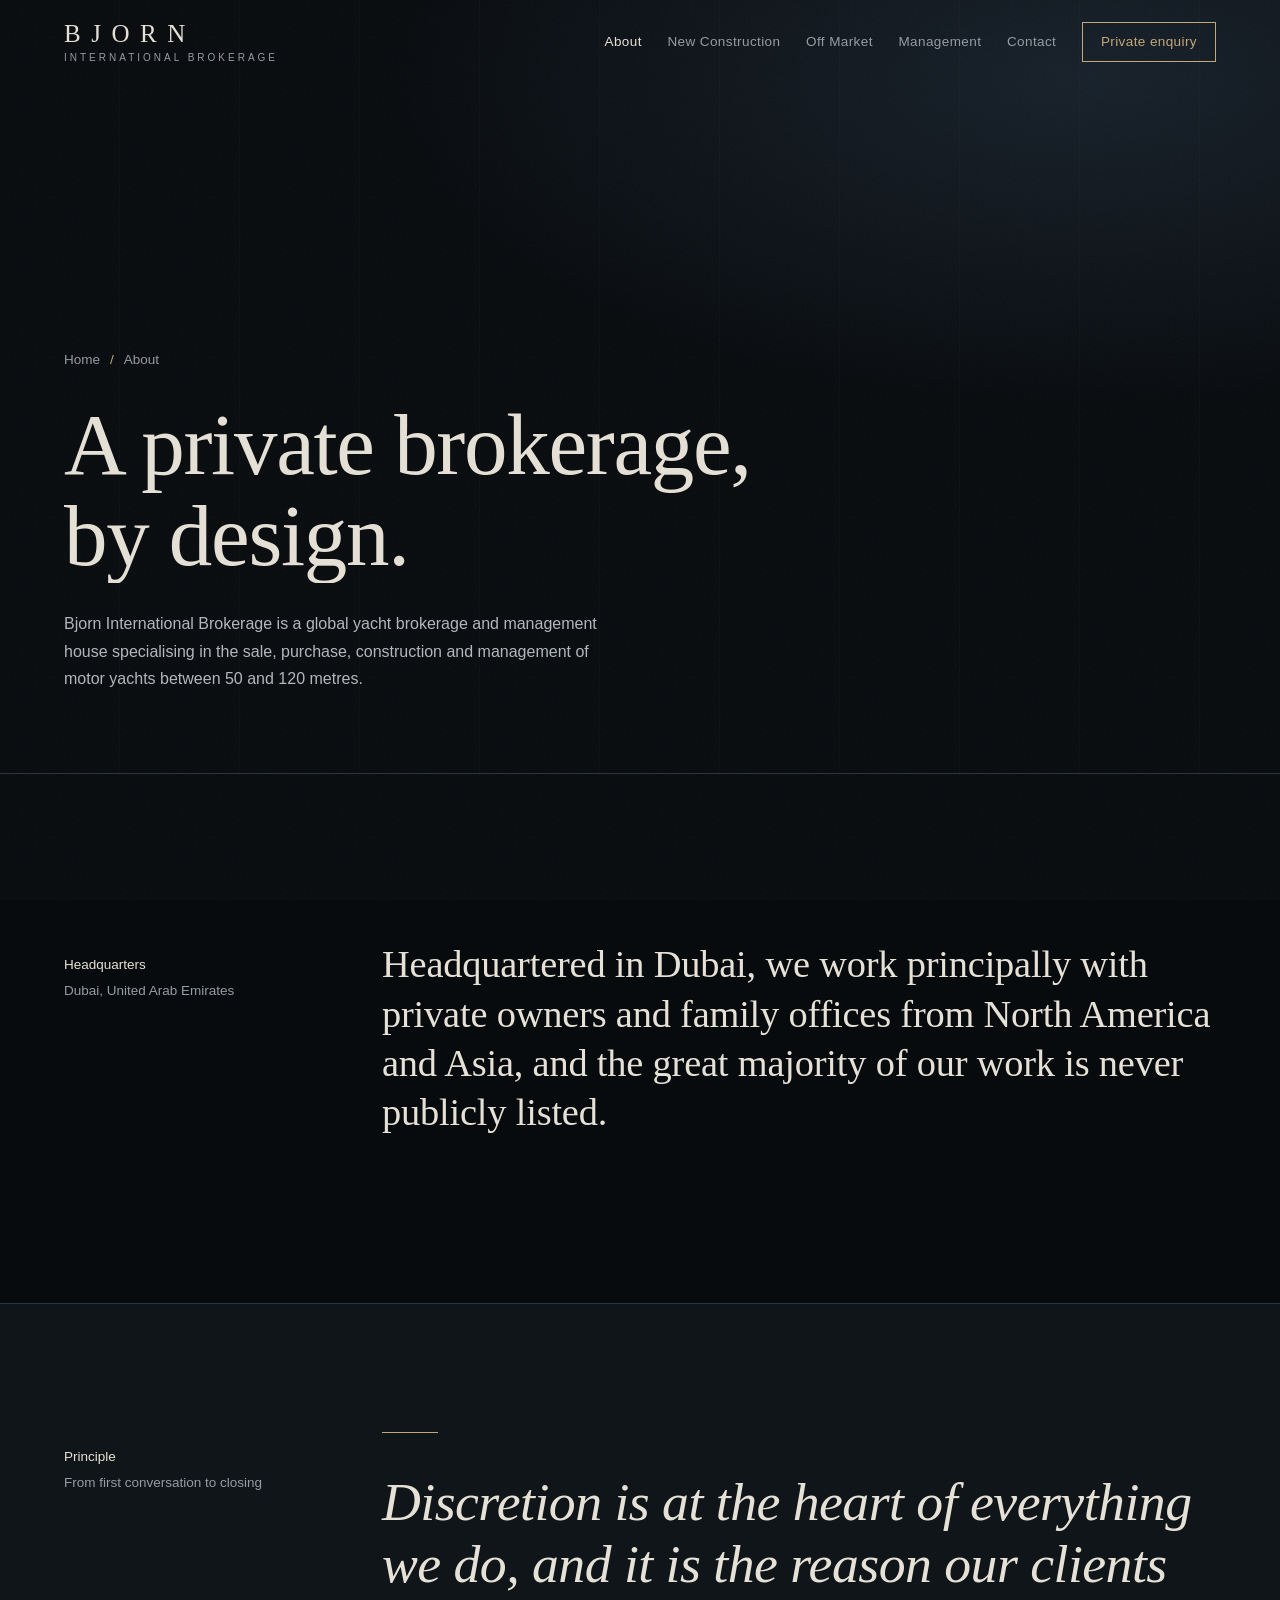
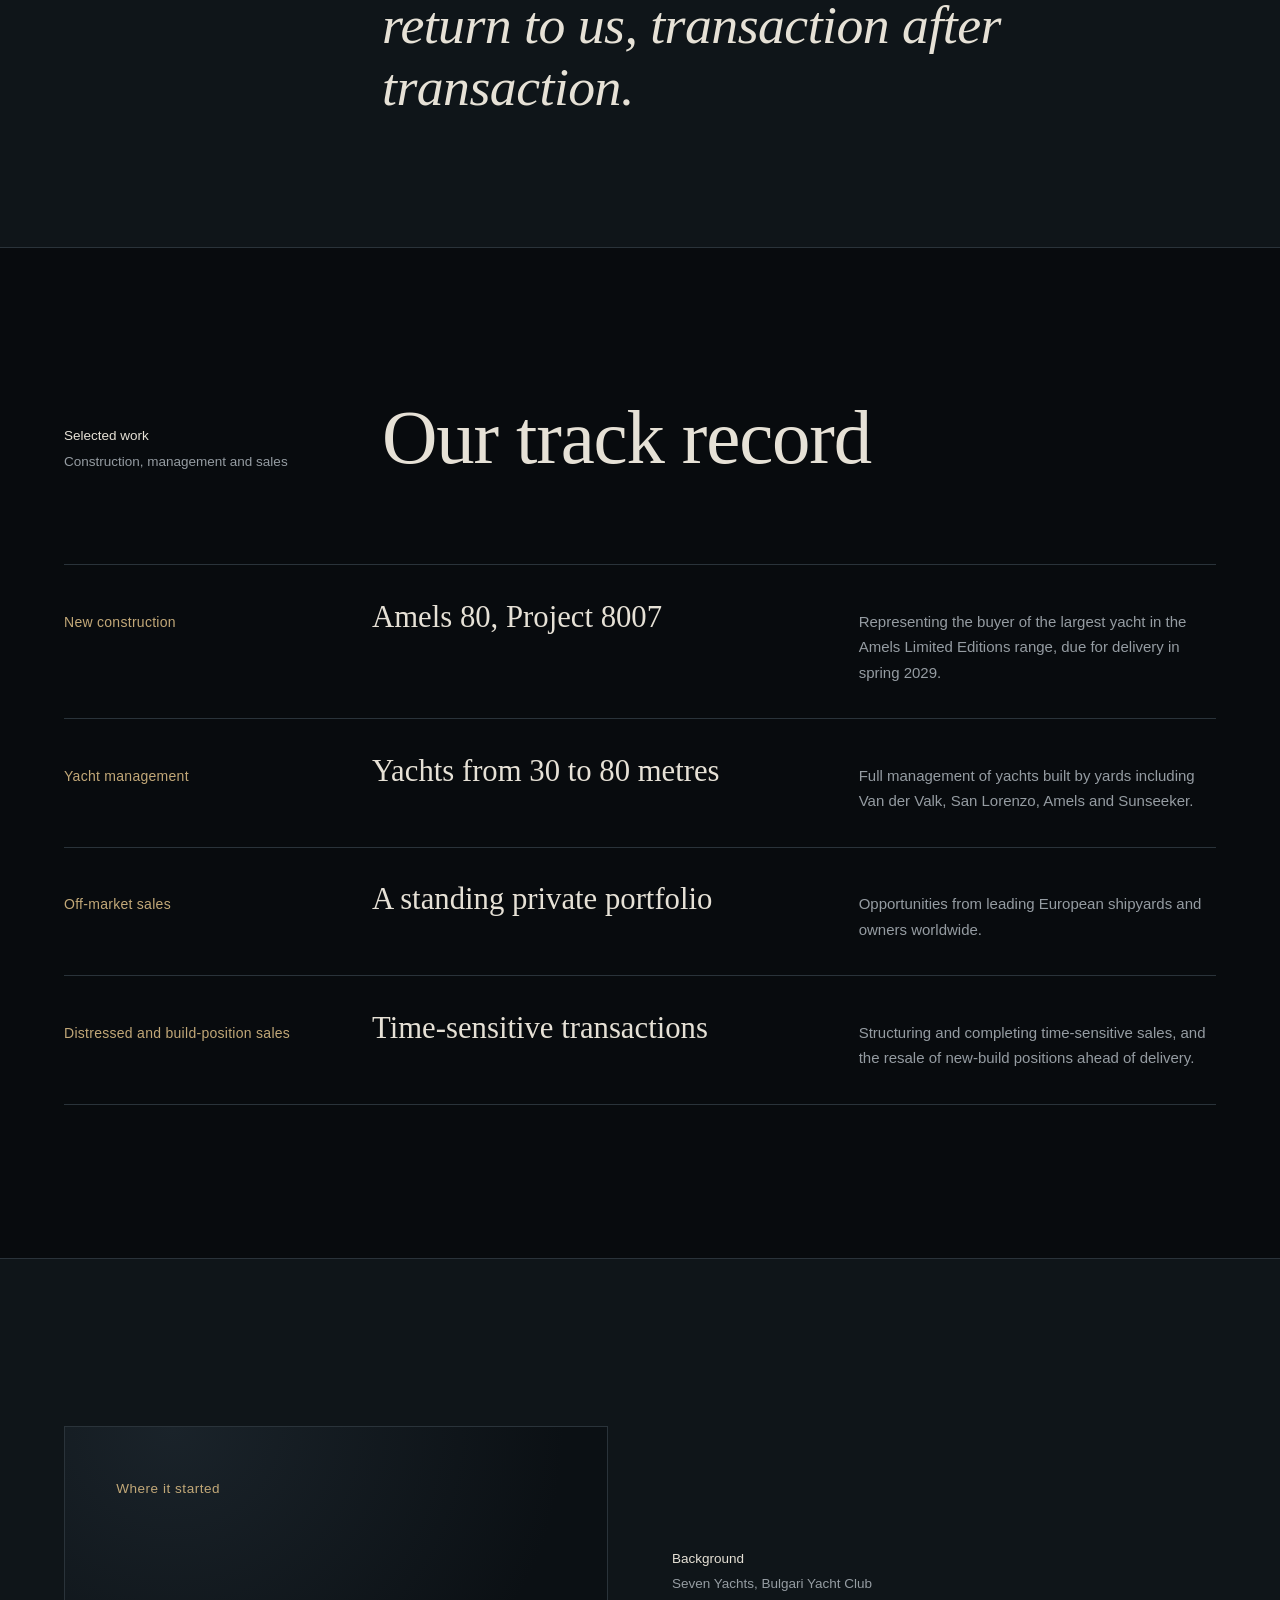
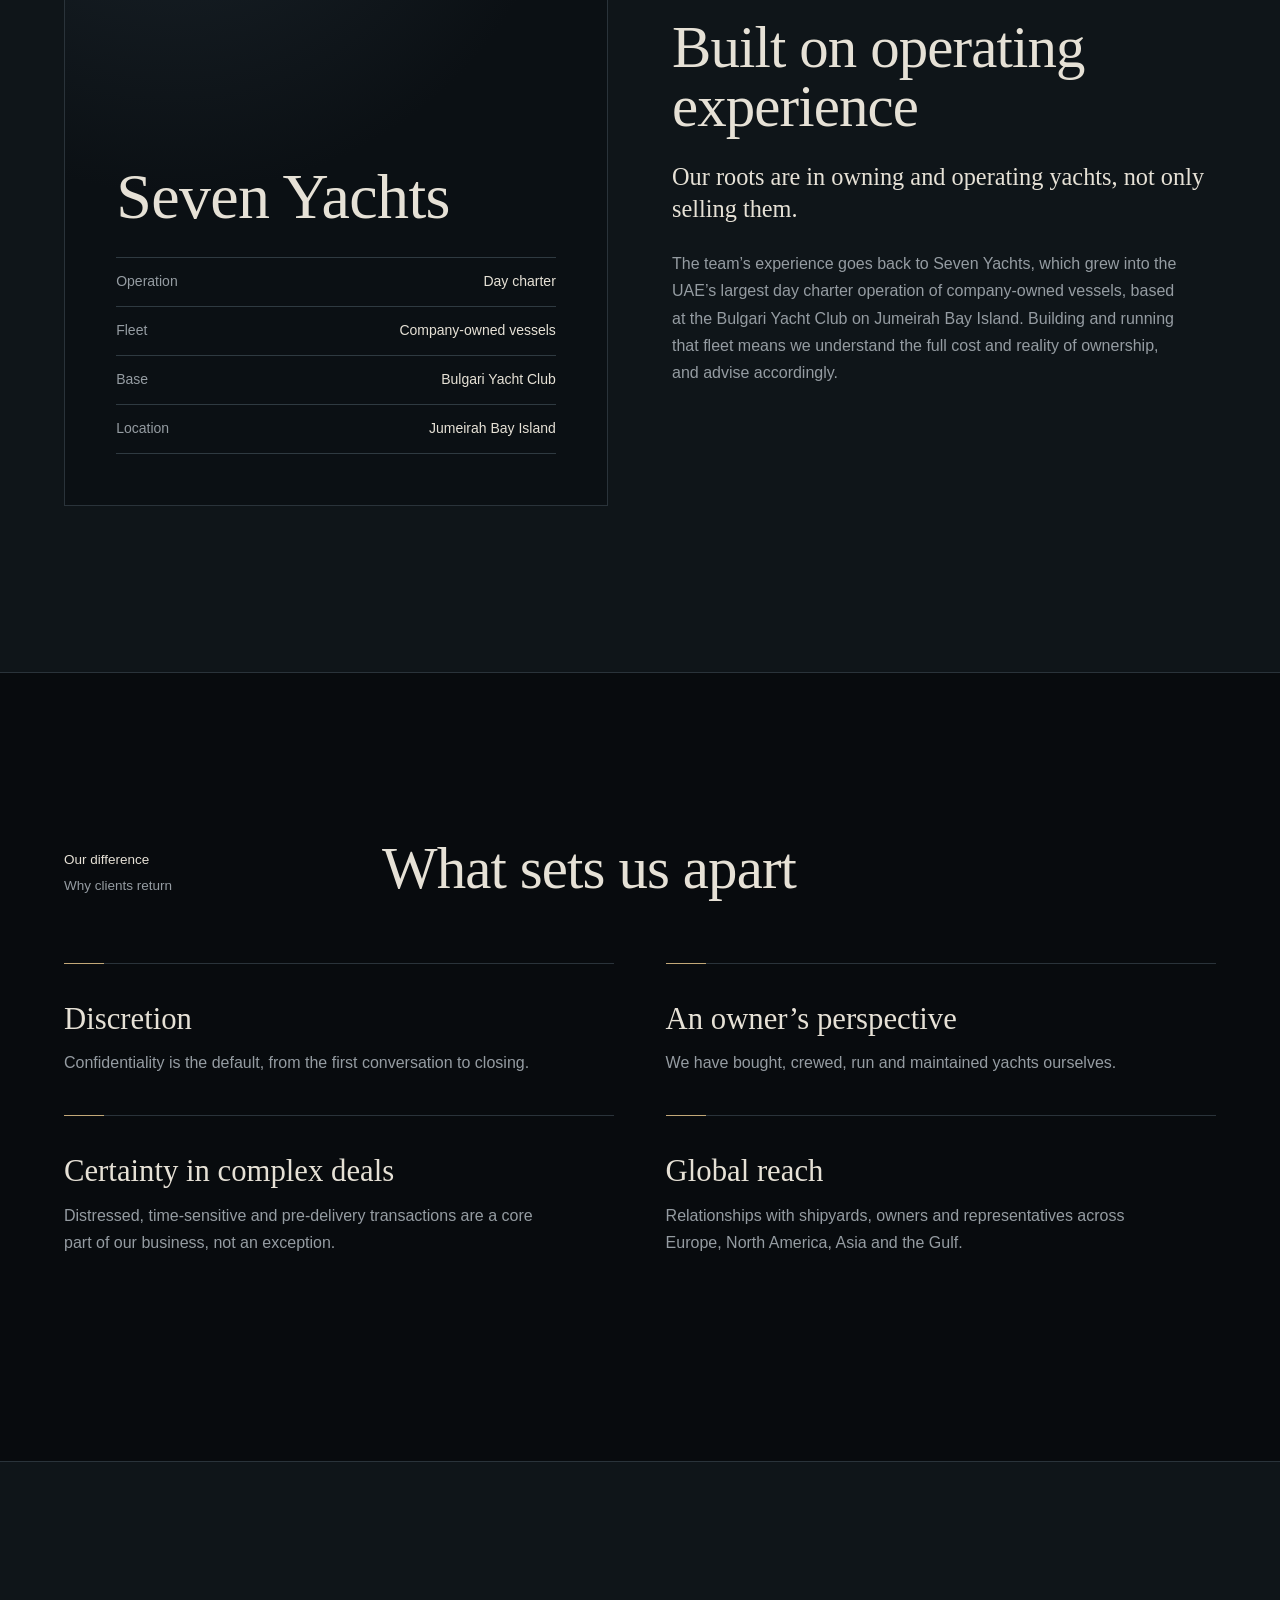
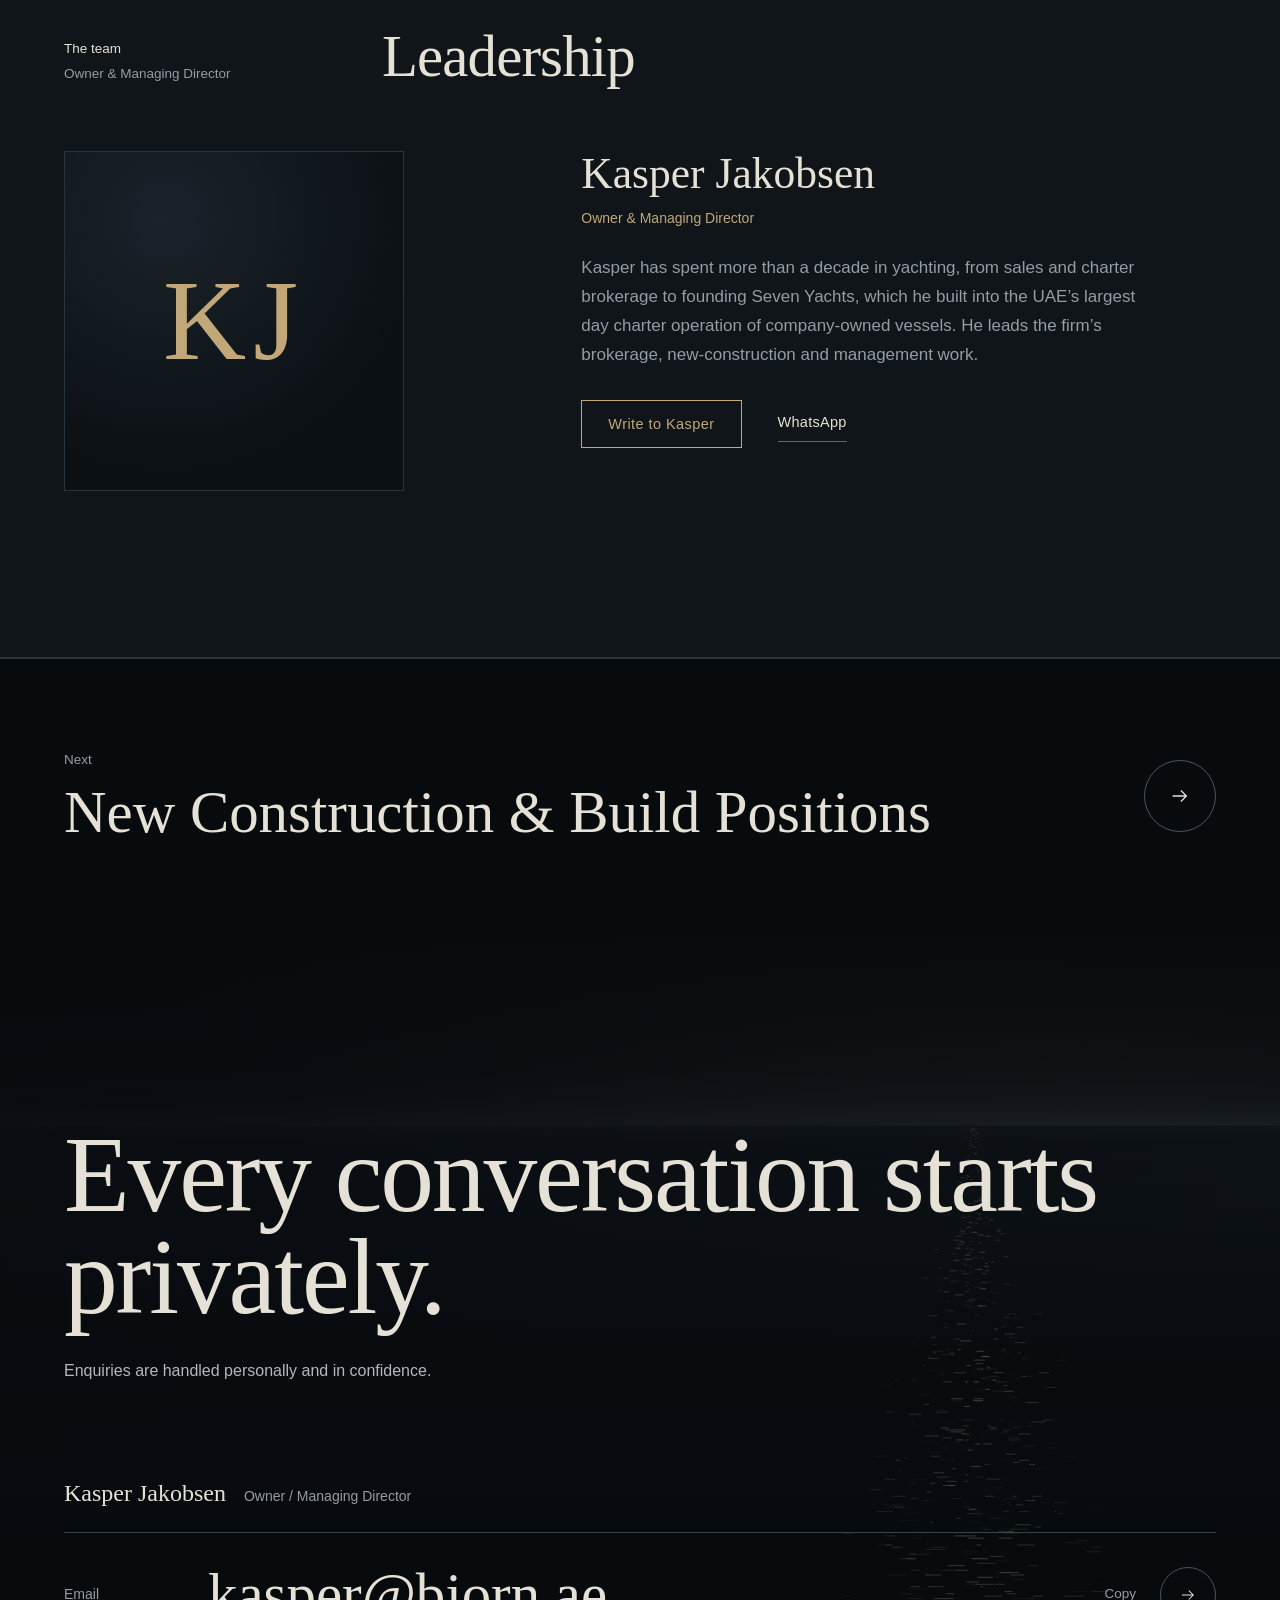
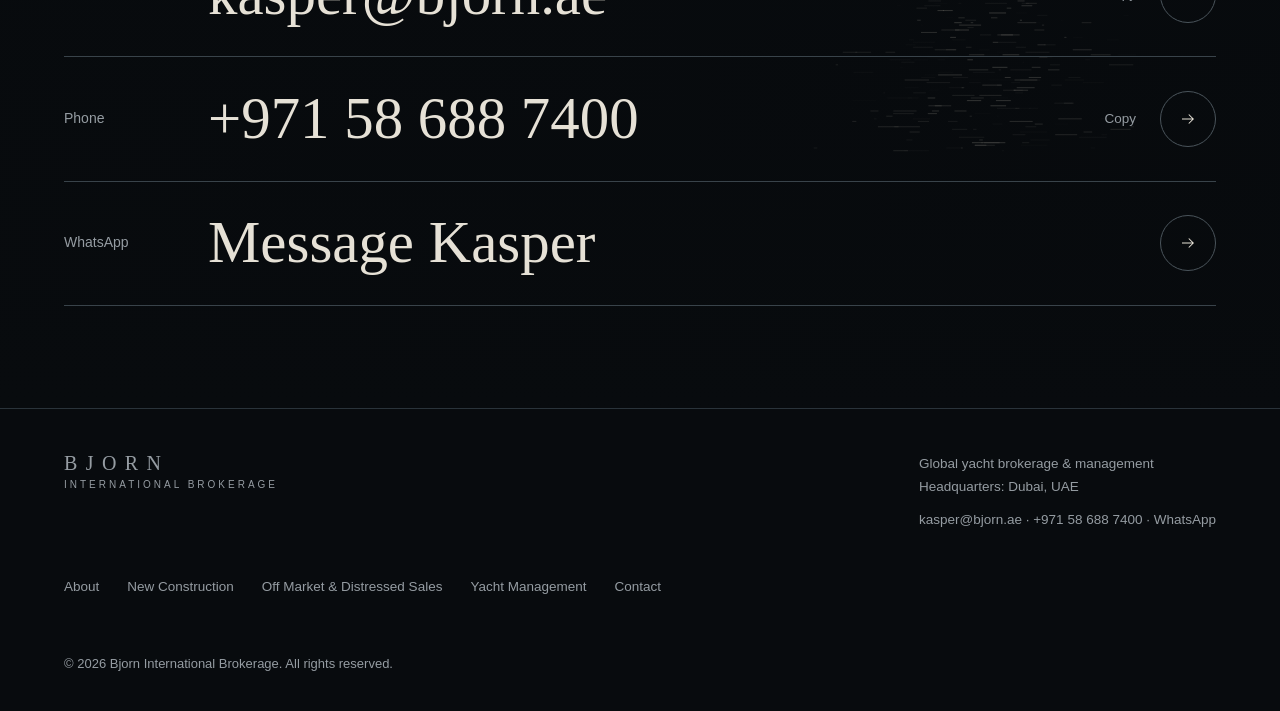
==== commit 716dc771: "Client feedback: no repeated photos; operations panel for management, Seven Yachts card on About" ====
--- a/about/index.html
+++ b/about/index.html
@@ -49,8 +49,8 @@
 </div>
 
 <main id="top">
-  <section class="page-hero">
-    <div class="ph-media"><img src="../assets/img/dusk-deck.webp" srcset="../assets/img/dusk-deck-800.webp 800w, ../assets/img/dusk-deck.webp 1600w" sizes="100vw" alt="Aft decks of a superyacht lit at dusk" width="1600" height="1200" fetchpriority="high" decoding="async"></div>
+  <section class="page-hero plain">
+    
     <div class="wrap" id="main">
       <div><nav class="crumb" aria-label="Breadcrumb"><a href="../">Home</a><span aria-hidden="true">/</span><span>About</span></nav>
         <h1><span><i>A private brokerage,</i></span><span><i>by design.</i></span></h1>
@@ -92,7 +92,12 @@
 
   <section class="band alt">
     <div class="wrap media-split">
-      <figure><img src="../assets/img/stern-night.webp" srcset="../assets/img/stern-night-480.webp 480w, ../assets/img/stern-night.webp 800w" sizes="(max-width: 1020px) 100vw, 50vw" alt="Stern of a superyacht at night, pool and aft decks lit" width="800" height="1073" loading="lazy" decoding="async"></figure>
+      <div class="origin" aria-hidden="true">
+        <span class="yr">Where it started</span>
+        <div><strong>Seven Yachts</strong>
+          <ul><li>Operation<b>Day charter</b></li><li>Fleet<b>Company-owned vessels</b></li><li>Base<b>Bulgari Yacht Club</b></li><li>Location<b>Jumeirah Bay Island</b></li></ul>
+        </div>
+      </div>
       <div>
         <div class="place" style="margin-bottom:22px"><strong>Background</strong>Seven Yachts, Bulgari Yacht Club</div>
         <h2>Built on operating experience</h2>
--- a/assets/site.css
+++ b/assets/site.css
@@ -1 +1 @@
-@keyframes settle{to{transform:scale(1)}}@keyframes rise{to{transform:translateY(0)}}@keyframes fade{to{opacity:1}}@keyframes marq{to{transform:translateX(-50%)}}@font-face{font-family:"Cormorant Garamond";font-style:normal;font-weight:300;font-display:swap;src:url(fonts/cormorant-garamond-latin-300-normal.woff2)format("woff2")}@font-face{font-family:"Cormorant Garamond";font-style:italic;font-weight:300;font-display:swap;src:url(fonts/cormorant-garamond-latin-300-italic.woff2)format("woff2")}@font-face{font-family:"Cormorant Garamond";font-style:normal;font-weight:400;font-display:swap;src:url(fonts/cormorant-garamond-latin-400-normal.woff2)format("woff2")}@font-face{font-family:"Cormorant Garamond";font-style:normal;font-weight:500;font-display:swap;src:url(fonts/cormorant-garamond-latin-500-normal.woff2)format("woff2")}@font-face{font-family:"Manrope";font-style:normal;font-weight:300;font-display:swap;src:url(fonts/manrope-latin-300-normal.woff2)format("woff2")}@font-face{font-family:"Manrope";font-style:normal;font-weight:400;font-display:swap;src:url(fonts/manrope-latin-400-normal.woff2)format("woff2")}@font-face{font-family:"Manrope";font-style:normal;font-weight:500;font-display:swap;src:url(fonts/manrope-latin-500-normal.woff2)format("woff2")}:root{--abyss:#080B0E;--hull:#0F1519;--line:#2A333A;--bone:#E6E1D6;--fog:#959CA2;--brass:#C2A878;--brass-soft:#8A7C5F;--serif:"Cormorant Garamond","Iowan Old Style","Palatino Linotype",Georgia,serif;--sans:"Manrope","Helvetica Neue",Arial,sans-serif;--pad:clamp(20px,5vw,72px);--max:1360px;color-scheme:dark;box-sizing:border-box;padding-top:env(safe-area-inset-top,0);padding-bottom:env(safe-area-inset-bottom,0)}@media (prefers-color-scheme:dark){:root:not([data-theme=light]){--abyss:#080B0E}}:root[data-theme=dark]{--abyss:#080B0E}*,::after,::before{box-sizing:inherit;margin:0;padding:0}html{scroll-behavior:smooth;scroll-padding-top:calc(env(safe-area-inset-top,0) + 84px);-webkit-text-size-adjust:100%}body{background:var(--abyss);color:var(--bone);font-family:var(--sans);font-weight:300;font-size:16px;line-height:1.7;-webkit-font-smoothing:antialiased;overflow-x:hidden}canvas,img,svg{display:block;max-width:100%}a{color:inherit;text-decoration:none}::selection{background:var(--brass);color:var(--abyss)}:focus-visible{outline:1px solid var(--brass);outline-offset:4px}.skip{position:absolute;left:16px;top:-60px;z-index:200;background:var(--bone);color:var(--abyss);padding:10px 16px;font-size:14px}.skip:focus{top:calc(env(safe-area-inset-top,0) + 12px)}.hero::after,body::after{content:"";inset:0;pointer-events:none}body::after{position:fixed;z-index:100;opacity:.045;background-image:url("data:image/svg+xml,%3Csvg xmlns='http://www.w3.org/2000/svg' width='160' height='160'%3E%3Cfilter id='n'%3E%3CfeTurbulence type='fractalNoise' baseFrequency='.9' numOctaves='2' stitchTiles='stitch'/%3E%3C/filter%3E%3Crect width='100%25' height='100%25' filter='url(%23n)'/%3E%3C/svg%3E")}.wrap{max-width:var(--max);margin:0 auto;padding:0 var(--pad)}.site-head{position:fixed;top:0;left:0;right:0;z-index:50;padding-top:env(safe-area-inset-top,0);transition:background .5s ease,border-color .5s ease;border-bottom:1px solid transparent}.site-head.is-solid{background:rgba(8,11,14,.92);backdrop-filter:blur(14px);-webkit-backdrop-filter:blur(14px);border-color:var(--line)}.head-inner{align-items:center;justify-content:space-between;height:84px;max-width:var(--max);margin:0 auto;padding:0 var(--pad)}.head-inner,.mark,.nav{display:flex}.mark{flex-direction:column;line-height:1}.mark b{font-family:var(--serif);font-weight:400;font-size:25px;letter-spacing:.42em;margin-right:-.42em}.mark span{font-size:10px;letter-spacing:.3em;color:var(--fog);margin-top:7px}.nav{gap:clamp(18px,2vw,32px);align-items:center;font-size:13.5px;letter-spacing:.03em;white-space:nowrap}.nav a{color:var(--fog);transition:color .3s}.menu-btn,.nav .clock em,.nav a:hover,.nav a[aria-current]{color:var(--bone)}.nav .clock{padding-left:32px;border-left:1px solid var(--line);color:var(--fog);font-variant-numeric:tabular-nums}.nav .clock em{font-style:normal}.menu-btn{display:none;background:0 0;border:0;font:inherit;font-size:14px;letter-spacing:.06em;cursor:pointer;padding:12px 0}.drawer{position:fixed;inset:0;z-index:60;background:var(--abyss);display:flex;flex-direction:column;justify-content:center;padding:calc(env(safe-area-inset-top,0) + 90px) var(--pad) calc(env(safe-area-inset-bottom,0) + 40px);opacity:0;visibility:hidden;transition:opacity .4s,visibility .4s}.drawer.open{opacity:1;visibility:visible}.drawer a,.hero h1{font-family:var(--serif);font-weight:300}.drawer a{font-size:clamp(32px,9vw,44px);line-height:1.35;border-bottom:1px solid var(--line);padding:10px 0}.drawer .close{position:absolute;top:calc(env(safe-area-inset-top,0) + 22px);right:var(--pad);background:0 0;border:0;color:var(--bone);font:inherit;font-size:14px;letter-spacing:.06em;cursor:pointer;padding:12px 0}.hero{position:relative;height:100svh;min-height:640px;overflow:hidden;background:#061415}.hero-copy,.hero-media{position:absolute;left:0;right:0}.hero-media{top:-6%;height:100%;display:block}.hero-media img{width:100%;height:100%;object-fit:contain;object-position:50%0;filter:saturate(.85);transform:scale(1.04);transform-origin:50% 30%;animation:settle 10s cubic-bezier(.16,1,.3,1) forwards}.hero::after{position:absolute;background:linear-gradient(90deg,rgba(8,11,14,.78) 0%,rgba(8,11,14,.45) 38%,rgba(8,11,14,0) 66%),linear-gradient(180deg,rgba(8,11,14,.6) 0%,rgba(8,11,14,0) 18%,rgba(8,11,14,0) 50%,rgba(8,11,14,.85) 88%,var(--abyss) 100%)}.hero-copy{z-index:2;bottom:clamp(56px,10vh,120px)}.hero h1{font-size:clamp(44px,6.6vw,100px);line-height:.98;letter-spacing:-.015em;max-width:11.5em}.hero h1 span,.page-hero h1 span{display:block;overflow:hidden;padding-bottom:.06em}.hero h1 span i{display:block;font-style:normal;transform:translateY(105%);animation:rise 1.6s cubic-bezier(.16,1,.3,1) forwards}.hero h1 span:nth-child(2) i{animation-delay:.18s}.hero-foot{margin-top:clamp(24px,3.4vh,40px);opacity:0;animation:fade 1.4s ease .9s forwards}.hero-foot p{color:#b3b8bc;font-size:15.5px;max-width:34em}.hero-actions{display:flex;flex-wrap:wrap;gap:16px 36px;margin-top:28px}.link{position:relative;display:inline-block;font-size:14.5px;letter-spacing:.02em;padding:4px 0 7px;color:var(--bone)}.link::after,.link::before{content:"";position:absolute;left:0;bottom:0;height:1px;width:100%}.link::after{background:currentColor;opacity:.4}.link::before{background:var(--brass);transform:scaleX(0);transform-origin:left;transition:transform .6s cubic-bezier(.16,1,.3,1);z-index:1}.link:focus-visible::before,.link:hover::before{transform:scaleX(1)}.link.muted{color:var(--fog)}.btn{display:inline-flex;align-items:center;justify-content:center;min-height:48px;padding:0 26px;border:1px solid var(--brass);color:var(--brass);font-size:14.5px;letter-spacing:.03em;background:0 0;cursor:pointer;font-family:var(--sans);transition:background .4s,color .4s}.btn:focus-visible,.btn:hover{background:var(--brass);color:var(--abyss)}.nav .btn{min-height:40px;padding:0 18px;color:var(--brass);font-size:13.5px}.nav .btn:focus-visible,.nav .btn:hover{color:var(--abyss)}.hero-actions{align-items:center}.copy-btn{background:0 0;border:0;color:var(--fog);font:inherit;font-size:13.5px;cursor:pointer;padding:12px 0 12px 12px;min-height:44px;min-width:64px;text-align:right}.copy-btn:hover,.credits li,.foot address a:hover,.foot nav a:hover,.place strong{color:var(--bone)}.drawer-contact{margin-top:36px;display:flex;flex-direction:column;gap:10px;font-size:15px;color:var(--fog)}.drawer .drawer-contact a{font-family:var(--sans);font-size:15px;border:0;padding:6px 0;color:var(--bone)}.dock{display:none}@media (max-width:640px){.dock{display:grid;grid-template-columns:1fr 1fr 1fr;position:fixed;left:0;right:0;bottom:0;z-index:40;background:rgba(8,11,14,.94);backdrop-filter:blur(14px);-webkit-backdrop-filter:blur(14px);border-top:1px solid var(--line);padding-bottom:env(safe-area-inset-bottom,0);transform:translateY(110%);transition:transform .5s cubic-bezier(.16,1,.3,1)}.dock.show{transform:none}.dock a{display:flex;align-items:center;justify-content:center;min-height:56px;font-size:14.5px;letter-spacing:.03em}.dock a+a{border-left:1px solid var(--line)}.dock a:last-child{color:var(--brass)}footer{padding-bottom:calc(env(safe-area-inset-bottom,0) + 90px)}}section{position:relative}.place{font-size:13.5px;color:var(--fog);line-height:1.9}.place strong{display:block;font-weight:400}.intro{padding:clamp(110px,15vw,210px)0 clamp(110px,14vw,190px)}.intro-grid{display:grid;grid-template-columns:3fr 9fr;gap:40px}.intro .place{padding-top:12px}.lede,.project h2{font-family:var(--serif);font-weight:300}.lede{font-size:clamp(27px,2.7vw,40px);line-height:1.3;letter-spacing:-.005em;max-width:23em}.intro-body,.project{border-top:1px solid var(--line)}.intro-body{display:grid;grid-template-columns:5fr 4fr;gap:40px;margin-top:clamp(40px,5vw,64px);padding-top:32px}.intro-body p{color:var(--fog)}.project{padding:clamp(100px,12vw,160px)0;background:var(--hull);border-bottom:1px solid var(--line)}.project-head{display:grid;grid-template-columns:3fr 9fr;gap:40px;align-items:end}.project h2{font-size:clamp(46px,6vw,92px);line-height:.95;letter-spacing:-.015em}.project h2 small{font-size:clamp(20px,1.7vw,26px);letter-spacing:.01em;margin-top:16px}.drawing{margin:clamp(56px,7vw,100px)0 clamp(44px,5vw,70px)}.drawing svg{width:100%;height:auto;overflow:visible}.drawing .ln{fill:none;stroke:var(--brass);stroke-width:1;stroke-linejoin:round;stroke-linecap:round}.drawing .ln.soft{stroke:var(--brass-soft)}.drawing .dim{fill:none;stroke:var(--fog);stroke-width:1;vector-effect:non-scaling-stroke;opacity:.7}.drawing text{font-family:var(--sans);font-size:12px;fill:var(--fog);letter-spacing:.06em}.drawing .draw{stroke-dasharray:1;stroke-dashoffset:1;transition:stroke-dashoffset 3.2s cubic-bezier(.65,0,.35,1)}.drawing.on .draw{stroke-dashoffset:0}.project-body{display:grid;grid-template-columns:3fr 5fr 4fr;gap:40px}.credits{list-style:none;font-size:13.5px;line-height:1.6}.credits li{margin-bottom:18px}.credits span,.project h2 small{display:block;color:var(--fog)}.intro-body p,.project-body p{max-width:32em}.specs{list-style:none;font-size:14px}.specs li{display:flex;justify-content:space-between;gap:20px;padding:12px 0;border-bottom:1px solid var(--line)}.specs li:first-child{border-top:1px solid var(--line)}.specs span{color:var(--fog)}.project-body .link{margin-top:30px}.sr{position:absolute;width:1px;height:1px;overflow:hidden;clip:rect(0 0 0 0)}.services{padding:clamp(110px,14vw,190px)0 clamp(100px,12vw,170px)}.sec-head{display:grid;grid-template-columns:3fr 9fr;gap:40px;align-items:end}.sec-head h2{font-family:var(--serif);font-weight:300;font-size:clamp(44px,6vw,92px);line-height:.95;letter-spacing:-.015em}.svc-grid{display:grid;grid-template-columns:repeat(3,1fr);gap:clamp(14px,1.8vw,26px);margin-top:clamp(48px,6vw,84px)}.svc-card{display:flex;flex-direction:column;background:var(--hull);border:1px solid var(--line);transition:border-color .6s ease}.svc-card:focus-within,.svc-card:hover{border-color:rgba(194,168,120,.55)}.sheet .r i,.svc-vis{position:relative;overflow:hidden}.svc-vis{aspect-ratio:4/4.4;border-bottom:1px solid var(--line);background:#0b1014}.svc-vis img{width:100%;height:100%;object-fit:cover;object-position:50% 40%;filter:saturate(.85) brightness(.85);transition:transform 1.6s cubic-bezier(.16,1,.3,1)}.svc-card:hover .svc-vis img{transform:scale(1.04)}.svc-body{display:flex;flex-direction:column;flex:1;padding:clamp(24px,2.4vw,36px)}.svc-body h3{font-family:var(--serif);font-weight:300;font-size:clamp(28px,2.4vw,36px);line-height:1.1}.svc-body p{color:var(--fog);margin:16px 0 28px}.svc-body .link{margin-top:auto;align-self:flex-start}.dossier{display:flex;align-items:center;justify-content:center;padding:9%}.sheet{position:relative;width:100%;background:#131a20;border:1px solid #232c33;padding:8% 8% 10%;box-shadow:0 30px 60px rgba(0,0,0,.45);transform:rotate(-2deg);transition:transform 1.2s cubic-bezier(.16,1,.3,1)}.svc-card.active .sheet,.svc-card:hover .sheet{transform:rotate(0)}.sheet-head{display:flex;justify-content:space-between;font-size:11.5px;letter-spacing:.08em;color:var(--fog);padding-bottom:14px;border-bottom:1px solid #2a333a;margin-bottom:16px}.sheet .r{display:grid;grid-template-columns:38% 1fr;align-items:center;gap:10px;padding:8px 0;font-size:12.5px;color:var(--fog)}.sheet .r i{display:block;height:11px;width:var(--w);background:#05080a}.sheet .r i::after{content:"";position:absolute;inset:0;background:var(--brass);transform:translateX(-101%);transition:transform .9s cubic-bezier(.16,1,.3,1);opacity:.85}.svc-card.active .sheet .r i::after,.svc-card:hover .sheet .r i::after{transform:translateX(0)}.svc-card.active .sheet .r:nth-child(3) i::after,.svc-card:hover .sheet .r:nth-child(3) i::after{transition-delay:.06s}.svc-card.active .sheet .r:nth-child(4) i::after,.svc-card:hover .sheet .r:nth-child(4) i::after{transition-delay:.12s}.svc-card.active .sheet .r:nth-child(5) i::after,.svc-card:hover .sheet .r:nth-child(5) i::after{transition-delay:.18s}.svc-card.active .sheet .r:nth-child(6) i::after,.svc-card:hover .sheet .r:nth-child(6) i::after{transition-delay:.24s}.plan li::before,.stamp{position:absolute;border:1px solid var(--brass)}.stamp{right:7%;bottom:7%;color:var(--brass);font-size:11px;letter-spacing:.14em;padding:6px 10px;transform:rotate(-8deg)}.plan{background-color:#0b1115;background-image:linear-gradient(rgba(194,168,120,.07) 1px,transparent 1px),linear-gradient(90deg,rgba(194,168,120,.07) 1px,transparent 1px);background-size:28px 28px;display:flex;flex-direction:column;justify-content:space-between;padding:9% 8% 8%}.plan svg{width:100%;height:auto;margin:auto 0}.plan .ln{fill:none;stroke:var(--brass);stroke-width:2;stroke-linejoin:round}.plan .soft{stroke:var(--brass-soft)}.plan ol{list-style:none;display:grid;grid-template-columns:repeat(4,1fr);border-top:1px solid #2f3a41;counter-reset:s}.plan li{counter-increment:s;font-size:12px;color:var(--fog);padding-top:12px;position:relative}.plan li::before{content:"";top:-4px;left:0;width:7px;height:7px;border-radius:50%;background:#0b1115;transition:background .4s}.plan li:last-child::before,.steps li:last-child::before{background:var(--brass)}.plan li b{display:block;font-weight:400;color:var(--bone);font-size:12.5px}.still{position:relative;height:clamp(420px,62vw,860px);max-height:88vh;margin:0;overflow:hidden;background:#06090b}.still img{width:100%;height:100%;object-fit:cover;object-position:50% 42%;filter:saturate(.85) brightness(.85)}.still::after{content:"";position:absolute;inset:0;pointer-events:none;background:linear-gradient(180deg,var(--abyss) 0%,rgba(8,11,14,0) 22%,rgba(8,11,14,0) 70%,var(--hull) 100%)}.marquee,.record{border-bottom:1px solid var(--line)}.record{background:var(--hull);padding:clamp(100px,12vw,170px)0}.marquee{margin-top:clamp(48px,6vw,80px);overflow:hidden;border-top:1px solid var(--line);padding:clamp(18px,2.4vw,34px)0;-webkit-mask-image:linear-gradient(90deg,transparent,#000 8%,#000 92%,transparent);mask-image:linear-gradient(90deg,transparent,#000 8%,#000 92%,transparent)}.marquee-track{display:flex;align-items:center;width:max-content;animation:marq 70s linear infinite}.marquee span{font-family:var(--serif);font-weight:300;font-size:clamp(54px,8.4vw,132px);line-height:1;white-space:nowrap;padding:0 .35em;color:var(--bone)}.marquee span.o{color:transparent;-webkit-text-stroke:1px #6e767c}.marquee em{display:block;width:10px;height:10px;border:1px solid var(--brass);transform:rotate(45deg);flex:none}.marquee:hover .marquee-track{animation-play-state:paused}.ledger{margin-top:clamp(56px,7vw,96px)}.ledger-row{display:grid;grid-template-columns:3fr 5fr 4fr;gap:40px;align-items:baseline;padding:clamp(22px,2.6vw,34px)0;border-top:1px solid var(--line);position:relative}.ledger-row:last-child{border-bottom:1px solid var(--line)}.ledger-row::before{content:"";position:absolute;left:0;top:-1px;height:1px;width:100%;background:var(--brass);transform:scaleX(0);transform-origin:left;transition:transform .9s cubic-bezier(.16,1,.3,1)}.ledger-row:hover::before{transform:scaleX(1)}.ledger-row .k{color:var(--brass);font-size:14px;letter-spacing:.02em}.ledger-row .v{font-family:var(--serif);font-weight:300;font-size:clamp(24px,2.4vw,34px);line-height:1.2}.ledger-row .d{color:var(--fog);font-size:15px}.closing{position:relative;overflow:hidden;padding:clamp(120px,15vw,220px)0 clamp(70px,8vw,110px)}.closing canvas{position:absolute;inset:0;width:100%;height:100%;z-index:0}.closing::before{content:"";position:absolute;inset:0;z-index:1;pointer-events:none;background:linear-gradient(180deg,var(--abyss) 0%,rgba(8,11,14,.35) 30%,rgba(8,11,14,.55) 60%,var(--abyss) 100%),linear-gradient(90deg,rgba(8,11,14,.7) 0%,rgba(8,11,14,.2) 60%,rgba(8,11,14,0) 100%)}.closing .wrap{position:relative;z-index:2}.closing h2,.person b{font-family:var(--serif)}.closing h2{font-weight:300;font-size:clamp(52px,8.4vw,136px);line-height:.95;letter-spacing:-.02em;max-width:10em}.closing .sub{color:#b3b8bc;margin-top:28px;max-width:30em;font-size:16px}.person{display:flex;flex-wrap:wrap;gap:4px 18px;align-items:baseline;margin-top:clamp(56px,7vw,96px);padding-bottom:18px}.person b{font-weight:400;font-size:24px}.cline .k,.person span{color:var(--fog);font-size:14px}.lines{border-top:1px solid #39434a}.cline{display:grid;grid-template-columns:120px 1fr auto 56px;align-items:center;gap:24px;padding:clamp(20px,2.4vw,34px)0;border-bottom:1px solid #39434a;position:relative}.cline::before{content:"";position:absolute;left:0;bottom:-1px;height:1px;width:100%;background:var(--brass);transform:scaleX(0);transform-origin:left;transition:transform .9s cubic-bezier(.16,1,.3,1)}.cline:focus-within::before,.cline:hover::before{transform:scaleX(1)}.cline a.v,.page-hero h1{font-family:var(--serif);font-weight:300}.cline a.v{font-size:clamp(30px,4.6vw,68px);line-height:1.05;transition:color .4s;overflow-wrap:anywhere}.cline:hover a.v{color:var(--brass)}.cline .go{display:flex;align-items:center;justify-content:center;width:56px;height:56px;border:1px solid #4a545b;border-radius:50%;color:var(--bone);transition:background .4s,border-color .4s,color .4s}.cline .go svg{width:18px;height:18px;transition:transform .5s cubic-bezier(.16,1,.3,1)}.cline:hover .go{background:var(--brass);border-color:var(--brass);color:var(--abyss)}.cline:hover .go svg{transform:translateX(3px)}footer{border-top:1px solid var(--line);padding:44px 0 36px;font-size:13.5px;color:var(--fog)}.foot,.foot nav{display:flex;flex-wrap:wrap}.foot{gap:24px 48px;justify-content:space-between;align-items:flex-start}.foot .mark b{font-size:20px}.foot address{font-style:normal;line-height:1.7}.foot nav{gap:0 28px}.crumb a,.foot address a,.foot nav a{display:inline-block;padding:10px 0}.copy{margin-top:44px;font-size:13px}@media (max-width:1280px){.nav .clock{display:none}}@media (max-width:1120px){.nav a:not(.btn){display:none}.head-inner .menu-btn{display:block}.nav{gap:0;margin-left:auto;margin-right:28px}}@media (max-width:1020px){.intro-grid,.project-head,.sec-head{grid-template-columns:1fr}.svc-grid{grid-template-columns:1fr 1fr}.svc-card:last-child{grid-column:1/-1}.svc-card:last-child .svc-vis{aspect-ratio:16/8}.ledger-row{grid-template-columns:1fr 2fr;gap:8px 32px}.ledger-row .d{grid-column:2}.intro-body{grid-template-columns:1fr;gap:20px}.project-body{grid-template-columns:1fr 1fr}.credits{grid-column:1/-1;display:flex;flex-wrap:wrap;gap:0 40px}}@media (max-width:640px){.drawing .detail,.nav{display:none}.head-inner{height:70px}.mark b{font-size:21px}.mark span{font-size:9px}.hero{min-height:600px}.hero-media{top:0;height:100%}.hero-media img{object-fit:cover;object-position:50% 12%}.hero::after{background:linear-gradient(180deg,rgba(8,11,14,.5) 0%,rgba(8,11,14,0) 12%,rgba(8,11,14,.55) 30%,rgba(8,11,14,.92) 48%,var(--abyss) 100%)}.project-body,.svc-grid{grid-template-columns:1fr}.drawing .ln{stroke-width:2.4}.drawing text{font-size:34px}.svc-card:last-child .svc-vis,.svc-vis{aspect-ratio:4/3.4}.svc-vis.dossier,.svc-vis.plan{aspect-ratio:auto;padding:12% 10%}.plan svg{margin:4%0 14%}.ledger-row{grid-template-columns:1fr;gap:6px}.ledger-row .d{grid-column:1}.cline{grid-template-columns:1fr auto;gap:6px 16px}.cline .k{grid-column:1/-1}.cline .go{display:none}.still{max-height:none}.still,.still img{height:auto}}@media (prefers-reduced-motion:reduce){*,::after,::before{animation-duration:.01ms!important;animation-delay:0s!important;transition-duration:.01ms!important;transition-delay:0s!important}html{scroll-behavior:auto}.marquee-track{animation:none}}.nav a[aria-current=page]{color:var(--bone)}.crumb span[aria-hidden],.drawer a[aria-current=page],.next:hover strong{color:var(--brass)}.page-hero{position:relative;overflow:hidden;min-height:clamp(600px,86vh,900px);display:flex;align-items:flex-end;padding:calc(84px + clamp(48px,8vh,100px))0 clamp(56px,9vh,110px);border-bottom:1px solid var(--line);background:var(--abyss)}.page-hero .ph-media,.page-hero canvas{position:absolute;inset:0}.page-hero .ph-media img{width:100%;height:100%;object-fit:cover;filter:saturate(.85) brightness(.75);transform:scale(1.04);animation:settle 10s cubic-bezier(.16,1,.3,1) forwards}.page-hero .ph-media::after{content:"";position:absolute;inset:0;background:linear-gradient(90deg,rgba(8,11,14,.85) 0%,rgba(8,11,14,.5) 45%,rgba(8,11,14,.15) 100%),linear-gradient(180deg,rgba(8,11,14,.7) 0%,rgba(8,11,14,0) 30%,rgba(8,11,14,0) 60%,var(--abyss) 100%)}.page-hero canvas{width:100%;height:100%}.page-hero canvas+.ph-shade{position:absolute;inset:0;background:linear-gradient(180deg,rgba(8,11,14,.6) 0%,rgba(8,11,14,0) 30%,rgba(8,11,14,.4) 70%,var(--abyss) 100%)}.page-hero .wrap{position:relative;z-index:2;width:100%}.ph-grid{display:grid;grid-template-columns:7fr 5fr;gap:clamp(32px,5vw,80px);align-items:end}.crumb{display:flex;flex-wrap:wrap;align-items:center;gap:0 10px;font-size:13.5px;line-height:1.4;color:var(--fog);margin-bottom:clamp(20px,3vh,32px)}.crumb a{color:var(--fog);transition:color .3s;padding:6px 0}.crumb a:hover{color:var(--bone)}.page-hero h1{font-size:clamp(46px,6.8vw,108px);line-height:.98;letter-spacing:-.015em;max-width:11em}.page-hero h1 span i{display:block;font-style:normal;transform:translateY(105%);animation:rise 1.5s cubic-bezier(.16,1,.3,1) forwards}.page-hero h1 span:nth-child(2) i{animation-delay:.15s}.page-hero .lead{color:#b3b8bc;font-size:clamp(16px,1.25vw,18px);max-width:34em;margin-top:clamp(22px,3vh,34px);opacity:0;animation:fade 1.2s ease .7s forwards}.page-hero .hero-actions{opacity:0;animation:fade 1.2s ease .9s forwards}.ph-visual{opacity:0;animation:fade 1.6s ease .5s forwards}.ph-visual .sheet{transform:rotate(-3deg);max-width:440px;margin-left:auto}.ph-visual .drawing{margin:0}.ph-wide{margin-top:clamp(48px,7vh,90px)}.ph-wide .drawing{max-width:1100px;margin:0 0 0 auto}.page-hero .ph-media.stern img{transform-origin:8% 46%;transform:scale(1.9);animation:none;filter:saturate(.9) brightness(.7)}.page-hero .ph-media.stern::after{background:linear-gradient(90deg,rgba(8,11,14,.92) 0%,rgba(8,11,14,.7) 50%,rgba(8,11,14,.3) 100%),linear-gradient(180deg,rgba(8,11,14,.6) 0%,rgba(8,11,14,0) 30%,rgba(8,11,14,0) 60%,var(--abyss) 100%)}.band{padding:clamp(100px,13vw,180px)0}.band.alt{background:var(--hull);border-top:1px solid var(--line);border-bottom:1px solid var(--line)}.split{display:grid;grid-template-columns:3fr 9fr;gap:40px}.split .place{padding-top:12px}.statement{font-family:var(--serif);font-weight:300;font-size:clamp(28px,3vw,44px);line-height:1.28;letter-spacing:-.005em;max-width:22em}.body-cols{display:grid;grid-template-columns:1fr 1fr;gap:clamp(28px,4vw,64px);margin-top:clamp(36px,4.5vw,60px);padding-top:32px;border-top:1px solid var(--line)}.body-cols p,.pillar p{color:var(--fog);max-width:34em}.body-cols p+p{margin-top:1em}.body-cols strong{color:var(--bone);font-weight:400}.quote{position:relative;padding:clamp(80px,10vw,140px)0;text-align:left}.duo h3,.pillar h3,.quote blockquote,.steps h3{font-family:var(--serif);font-weight:300;line-height:1.15}.quote blockquote{font-style:italic;font-size:clamp(32px,4.2vw,64px);max-width:18em;letter-spacing:-.01em}.pillar::before,.quote blockquote::before{content:"";height:1px;background:var(--brass)}.quote blockquote::before{display:block;width:56px;margin-bottom:clamp(28px,3vw,44px)}.pillars{display:grid;grid-template-columns:repeat(2,1fr);gap:0 clamp(28px,4vw,64px);margin-top:clamp(44px,5vw,72px)}.pillar{padding:clamp(28px,3vw,40px)0;border-top:1px solid var(--line);position:relative}.pillar::before{position:absolute;left:0;top:-1px;width:40px}.duo h3,.pillar h3,.steps h3{font-size:clamp(26px,2.4vw,34px)}.pillar p{margin-top:12px;max-width:30em}.steps{list-style:none;display:grid;grid-template-columns:repeat(var(--n,4),1fr);gap:0;margin-top:clamp(48px,6vw,84px);counter-reset:st}.steps li{counter-increment:st;position:relative;padding:44px clamp(16px,2vw,32px)0 0;border-top:1px solid #3a444b}.note::before,.steps li::before{content:"";border:1px solid var(--brass)}.steps li::before{position:absolute;top:-6px;left:0;width:11px;height:11px;border-radius:50%;background:var(--abyss)}.band.alt .steps li::before,.duo article{background:var(--hull)}.steps li::after{content:counter(st,decimal-leading-zero);position:absolute;top:14px;left:0;font-size:12.5px;letter-spacing:.08em;color:var(--brass)}.duo h3,.steps h3{font-size:clamp(24px,2.1vw,30px)}.steps p{color:var(--fog);font-size:15px;margin-top:10px}.duo{display:grid;grid-template-columns:1fr 1fr;gap:clamp(14px,1.8vw,26px);margin-top:clamp(44px,5vw,72px)}.duo article{border:1px solid var(--line);padding:clamp(28px,3.2vw,48px);transition:border-color .6s}.band.alt .duo article{background:var(--abyss)}.duo article:hover{border-color:rgba(194,168,120,.5)}.duo .k,.tags li{color:var(--brass);font-size:14px}.duo h3{font-size:clamp(28px,2.6vw,38px);line-height:1.12;margin-top:14px}.duo p{margin-top:16px;max-width:32em}.tags{list-style:none;display:flex;flex-wrap:wrap;gap:10px;margin-top:28px}.tags li{border:1px solid #3a444b;padding:9px 16px;color:var(--bone)}.duo p,.note{color:var(--fog)}.note{display:flex;gap:16px;align-items:baseline;margin-top:clamp(44px,5vw,64px);padding-top:24px;border-top:1px solid var(--line);font-size:15px}.note::before{flex:none;width:8px;height:8px;transform:rotate(45deg) translateY(-1px)}.manage{margin-top:clamp(44px,5vw,72px)}.manage-row{display:grid;grid-template-columns:4fr 8fr;gap:40px;align-items:baseline;padding:clamp(24px,2.8vw,36px)0;border-top:1px solid var(--line);position:relative}.manage-row:last-child{border-bottom:1px solid var(--line)}.manage-row::before{content:"";position:absolute;left:0;top:-1px;height:1px;width:100%;background:var(--brass);transform:scaleX(0);transform-origin:left;transition:transform .9s cubic-bezier(.16,1,.3,1)}.manage-row:hover::before{transform:scaleX(1)}.manage-row h3,.yard-row li{font-family:var(--serif);font-weight:300}.manage-row h3{font-size:clamp(26px,2.4vw,34px);line-height:1.15}.manage-row p{color:var(--fog);max-width:36em}.yard-row{list-style:none;display:grid;grid-template-columns:repeat(4,1fr);margin-top:clamp(36px,4vw,56px);border-top:1px solid var(--line);border-bottom:1px solid var(--line)}.yard-row li{display:flex;align-items:center;justify-content:center;text-align:center;font-size:clamp(24px,2.6vw,38px);padding:clamp(28px,3.4vw,46px) 12px}.yard-row li+li{border-left:1px solid var(--line)}.media-split,.profile{display:grid;grid-template-columns:6fr 6fr;gap:clamp(32px,5vw,80px);align-items:center}.media-split figure{margin:0;position:relative;overflow:hidden;aspect-ratio:4/5;border:1px solid var(--line)}.media-split figure img{width:100%;height:100%;object-fit:cover;filter:saturate(.85) brightness(.85)}.band h2,.media-split h2{font-size:clamp(40px,4.6vw,72px);line-height:1;letter-spacing:-.015em}.media-split p,.profile p{color:var(--fog);margin-top:24px;max-width:32em}.media-split p.big{font-size:clamp(22px,1.9vw,28px);line-height:1.35;color:var(--bone)}.profile{grid-template-columns:5fr 7fr;align-items:start;margin-top:clamp(44px,5vw,72px)}.band h2,.media-split h2,.media-split p.big,.monogram{font-family:var(--serif);font-weight:300}.monogram{aspect-ratio:1;max-width:340px;border:1px solid var(--line);display:flex;align-items:center;justify-content:center;background:radial-gradient(circle at 30% 20%,#1a232a,#0b1014 70%);font-size:clamp(72px,9vw,128px);letter-spacing:.06em;color:var(--brass)}.profile h3{font-size:clamp(34px,3.4vw,52px);line-height:1.05}.profile .role{color:var(--brass);font-size:14px;margin-top:10px}.profile p{max-width:34em;font-size:17px}.profile .hero-actions{margin-top:30px}.next{display:block;border-top:1px solid var(--line);padding:clamp(56px,7vw,96px)0;transition:background .6s}.next:hover{background:var(--hull)}.next .go,.next .wrap{display:flex;align-items:center}.next .wrap{justify-content:space-between;gap:24px}.next small{display:block;margin-bottom:12px}.form h2,.next strong,.profile h3{font-family:var(--serif);font-weight:300}.next strong{font-size:clamp(34px,4.6vw,72px);line-height:1;transition:color .4s}.next .go{flex:none;justify-content:center;width:72px;height:72px;border:1px solid #4a545b;border-radius:50%;transition:background .4s,border-color .4s,color .4s}.next .go svg{width:22px;height:22px;transition:transform .5s cubic-bezier(.16,1,.3,1)}.next:hover .go{background:var(--brass);border-color:var(--brass);color:var(--abyss)}.next:hover .go svg{transform:translateX(4px)}.contact-grid{display:grid;grid-template-columns:5fr 7fr;gap:clamp(40px,6vw,100px);align-items:start}.channels .cline{grid-template-columns:1fr auto;gap:4px 16px}.channels .cline a.v{font-size:clamp(26px,2.6vw,38px)}.channels .hq{margin-top:36px;color:var(--fog);font-size:15px;line-height:1.8}.channels .hq strong{display:block;color:var(--bone);font-weight:400}.form{background:var(--hull);border:1px solid var(--line);padding:clamp(28px,3.6vw,56px)}.form h2{font-size:clamp(32px,3vw,44px);line-height:1.1}.form>p{color:var(--fog);margin-top:12px}.fields{display:grid;grid-template-columns:1fr 1fr;gap:22px 24px;margin-top:32px}.field{display:flex;flex-direction:column;gap:8px}.channels .cline .k,.field.full{grid-column:1/-1}.field label,.next small{font-size:13.5px;color:var(--fog)}.field label em{font-style:normal;color:var(--brass)}.field input,.field select,.field textarea{font:inherit;font-size:16px;color:var(--bone);background:var(--abyss);border:1px solid #3a444b;border-radius:0;padding:14px 16px;min-height:52px;transition:border-color .3s,box-shadow .3s;-webkit-appearance:none;appearance:none}.field textarea{min-height:150px;resize:vertical}.field select{background-image:linear-gradient(45deg,transparent 50%,var(--brass) 50%),linear-gradient(135deg,var(--brass) 50%,transparent 50%);background-position:calc(100% - 22px) 50%,calc(100% - 16px) 50%;background-size:6px 6px;background-repeat:no-repeat;padding-right:44px}.field input:focus,.field select:focus,.field textarea:focus{outline:0;border-color:var(--brass);box-shadow:0 0 0 1px var(--brass)}.field [aria-invalid=true]{border-color:#d08a7a}.field .err{font-size:13px;color:#e3a595;min-height:0}.hp{position:absolute;left:-9999px;width:1px;height:1px;overflow:hidden}.form-foot{display:flex;flex-wrap:wrap;gap:16px 28px;align-items:center;justify-content:space-between;margin-top:28px}.form-foot small{color:var(--fog);font-size:13.5px;max-width:28em}.form .btn{min-width:200px}.form-status{margin-top:20px;font-size:15px;color:var(--bone)}.form.sent .fields,.form.sent .form-foot{display:none}.form.sent .form-status{font-family:var(--serif);font-size:clamp(24px,2.2vw,32px);line-height:1.3}@media (max-width:1020px){.contact-grid,.media-split,.ph-grid,.profile,.split{grid-template-columns:1fr}.ph-visual{max-width:560px}.ph-wide{max-width:none}.page-hero .ph-media.stern img{transform:scale(1.3);transform-origin:20% 40%}.ph-visual .sheet{margin-left:0}.steps{grid-template-columns:repeat(2,1fr);gap:40px 24px}.steps li{padding-right:0}.pillars{grid-template-columns:1fr}.yard-row{grid-template-columns:1fr 1fr}.yard-row li:nth-child(3){border-left:0}.yard-row li:nth-child(n+3){border-top:1px solid var(--line)}.media-split figure{aspect-ratio:16/10}.monogram{max-width:220px}}@media (max-width:640px){.page-hero{min-height:0;padding-top:calc(70px + 64px)}.page-hero .ph-media.stern img{transform:none}.ph-wide .drawing .detail{display:none}.body-cols,.duo,.fields,.steps{grid-template-columns:1fr}.steps{gap:0;border-left:1px solid #3a444b;margin-left:5px}.steps li{border-top:0;padding:24px 0 36px 32px}.steps li::before{top:2px;left:-6px}.steps li::after{top:0;left:32px}.manage-row{gap:10px}.manage-row,.yard-row{grid-template-columns:1fr}.yard-row li,.yard-row li+li{border-left:0;justify-content:flex-start;padding:22px 0}.yard-row li+li{border-top:1px solid var(--line)}.next .go{width:56px;height:56px}.form .btn{width:100%}}.nav a:not(.btn){padding:8px 0}+@keyframes settle{to{transform:scale(1)}}@keyframes rise{to{transform:translateY(0)}}@keyframes fade{to{opacity:1}}@keyframes marq{to{transform:translateX(-50%)}}@keyframes pulse{70%{box-shadow:0 0 0 8px transparent}to{box-shadow:0 0 0 0 transparent}}@font-face{font-family:"Cormorant Garamond";font-style:normal;font-weight:300;font-display:swap;src:url(fonts/cormorant-garamond-latin-300-normal.woff2)format("woff2")}@font-face{font-family:"Cormorant Garamond";font-style:italic;font-weight:300;font-display:swap;src:url(fonts/cormorant-garamond-latin-300-italic.woff2)format("woff2")}@font-face{font-family:"Cormorant Garamond";font-style:normal;font-weight:400;font-display:swap;src:url(fonts/cormorant-garamond-latin-400-normal.woff2)format("woff2")}@font-face{font-family:"Cormorant Garamond";font-style:normal;font-weight:500;font-display:swap;src:url(fonts/cormorant-garamond-latin-500-normal.woff2)format("woff2")}@font-face{font-family:"Manrope";font-style:normal;font-weight:300;font-display:swap;src:url(fonts/manrope-latin-300-normal.woff2)format("woff2")}@font-face{font-family:"Manrope";font-style:normal;font-weight:400;font-display:swap;src:url(fonts/manrope-latin-400-normal.woff2)format("woff2")}@font-face{font-family:"Manrope";font-style:normal;font-weight:500;font-display:swap;src:url(fonts/manrope-latin-500-normal.woff2)format("woff2")}:root{--abyss:#080B0E;--hull:#0F1519;--line:#2A333A;--bone:#E6E1D6;--fog:#959CA2;--brass:#C2A878;--brass-soft:#8A7C5F;--serif:"Cormorant Garamond","Iowan Old Style","Palatino Linotype",Georgia,serif;--sans:"Manrope","Helvetica Neue",Arial,sans-serif;--pad:clamp(20px,5vw,72px);--max:1360px;color-scheme:dark;box-sizing:border-box;padding-top:env(safe-area-inset-top,0);padding-bottom:env(safe-area-inset-bottom,0)}@media (prefers-color-scheme:dark){:root:not([data-theme=light]){--abyss:#080B0E}}:root[data-theme=dark]{--abyss:#080B0E}*,::after,::before{box-sizing:inherit;margin:0;padding:0}html{scroll-behavior:smooth;scroll-padding-top:calc(env(safe-area-inset-top,0) + 84px);-webkit-text-size-adjust:100%}body{background:var(--abyss);color:var(--bone);font-family:var(--sans);font-weight:300;font-size:16px;line-height:1.7;-webkit-font-smoothing:antialiased;overflow-x:hidden}canvas,img,svg{display:block;max-width:100%}a{color:inherit;text-decoration:none}::selection{background:var(--brass);color:var(--abyss)}:focus-visible{outline:1px solid var(--brass);outline-offset:4px}.skip{position:absolute;left:16px;top:-60px;z-index:200;background:var(--bone);color:var(--abyss);padding:10px 16px;font-size:14px}.skip:focus{top:calc(env(safe-area-inset-top,0) + 12px)}.hero::after,body::after{content:"";inset:0;pointer-events:none}body::after{position:fixed;z-index:100;opacity:.045;background-image:url("data:image/svg+xml,%3Csvg xmlns='http://www.w3.org/2000/svg' width='160' height='160'%3E%3Cfilter id='n'%3E%3CfeTurbulence type='fractalNoise' baseFrequency='.9' numOctaves='2' stitchTiles='stitch'/%3E%3C/filter%3E%3Crect width='100%25' height='100%25' filter='url(%23n)'/%3E%3C/svg%3E")}.wrap{max-width:var(--max);margin:0 auto;padding:0 var(--pad)}.site-head{position:fixed;top:0;left:0;right:0;z-index:50;padding-top:env(safe-area-inset-top,0);transition:background .5s ease,border-color .5s ease;border-bottom:1px solid transparent}.site-head.is-solid{background:rgba(8,11,14,.92);backdrop-filter:blur(14px);-webkit-backdrop-filter:blur(14px);border-color:var(--line)}.head-inner{align-items:center;justify-content:space-between;height:84px;max-width:var(--max);margin:0 auto;padding:0 var(--pad)}.head-inner,.mark,.nav{display:flex}.mark{flex-direction:column;line-height:1}.mark b{font-family:var(--serif);font-weight:400;font-size:25px;letter-spacing:.42em;margin-right:-.42em}.mark span{font-size:10px;letter-spacing:.3em;color:var(--fog);margin-top:7px}.nav{gap:clamp(18px,2vw,32px);align-items:center;font-size:13.5px;letter-spacing:.03em;white-space:nowrap}.nav a{color:var(--fog);transition:color .3s}.menu-btn,.nav .clock em,.nav a:hover,.nav a[aria-current]{color:var(--bone)}.nav .clock{padding-left:32px;border-left:1px solid var(--line);color:var(--fog);font-variant-numeric:tabular-nums}.nav .clock em{font-style:normal}.menu-btn{display:none;background:0 0;border:0;font:inherit;font-size:14px;letter-spacing:.06em;cursor:pointer;padding:12px 0}.drawer{position:fixed;inset:0;z-index:60;background:var(--abyss);display:flex;flex-direction:column;justify-content:center;padding:calc(env(safe-area-inset-top,0) + 90px) var(--pad) calc(env(safe-area-inset-bottom,0) + 40px);opacity:0;visibility:hidden;transition:opacity .4s,visibility .4s}.drawer.open{opacity:1;visibility:visible}.drawer a,.hero h1{font-family:var(--serif);font-weight:300}.drawer a{font-size:clamp(32px,9vw,44px);line-height:1.35;border-bottom:1px solid var(--line);padding:10px 0}.drawer .close{position:absolute;top:calc(env(safe-area-inset-top,0) + 22px);right:var(--pad);background:0 0;border:0;color:var(--bone);font:inherit;font-size:14px;letter-spacing:.06em;cursor:pointer;padding:12px 0}.hero{position:relative;height:100svh;min-height:640px;overflow:hidden;background:#061415}.hero-copy,.hero-media{position:absolute;left:0;right:0}.hero-media{top:-6%;height:100%;display:block}.hero-media img{width:100%;height:100%;object-fit:contain;object-position:50%0;filter:saturate(.85);transform:scale(1.04);transform-origin:50% 30%;animation:settle 10s cubic-bezier(.16,1,.3,1) forwards}.hero::after{position:absolute;background:linear-gradient(90deg,rgba(8,11,14,.78) 0%,rgba(8,11,14,.45) 38%,rgba(8,11,14,0) 66%),linear-gradient(180deg,rgba(8,11,14,.6) 0%,rgba(8,11,14,0) 18%,rgba(8,11,14,0) 50%,rgba(8,11,14,.85) 88%,var(--abyss) 100%)}.hero-copy{z-index:2;bottom:clamp(56px,10vh,120px)}.hero h1{font-size:clamp(44px,6.6vw,100px);line-height:.98;letter-spacing:-.015em;max-width:11.5em}.hero h1 span,.page-hero h1 span{display:block;overflow:hidden;padding-bottom:.06em}.hero h1 span i{display:block;font-style:normal;transform:translateY(105%);animation:rise 1.6s cubic-bezier(.16,1,.3,1) forwards}.hero h1 span:nth-child(2) i{animation-delay:.18s}.hero-foot{margin-top:clamp(24px,3.4vh,40px);opacity:0;animation:fade 1.4s ease .9s forwards}.hero-foot p{color:#b3b8bc;font-size:15.5px;max-width:34em}.hero-actions{display:flex;flex-wrap:wrap;gap:16px 36px;margin-top:28px}.link{position:relative;display:inline-block;font-size:14.5px;letter-spacing:.02em;padding:4px 0 7px;color:var(--bone)}.link::after,.link::before{content:"";position:absolute;left:0;bottom:0;height:1px;width:100%}.link::after{background:currentColor;opacity:.4}.link::before{background:var(--brass);transform:scaleX(0);transform-origin:left;transition:transform .6s cubic-bezier(.16,1,.3,1);z-index:1}.link:focus-visible::before,.link:hover::before{transform:scaleX(1)}.link.muted{color:var(--fog)}.btn{display:inline-flex;align-items:center;justify-content:center;min-height:48px;padding:0 26px;border:1px solid var(--brass);color:var(--brass);font-size:14.5px;letter-spacing:.03em;background:0 0;cursor:pointer;font-family:var(--sans);transition:background .4s,color .4s}.btn:focus-visible,.btn:hover{background:var(--brass);color:var(--abyss)}.nav .btn{min-height:40px;padding:0 18px;color:var(--brass);font-size:13.5px}.nav .btn:focus-visible,.nav .btn:hover{color:var(--abyss)}.hero-actions{align-items:center}.copy-btn{background:0 0;border:0;color:var(--fog);font:inherit;font-size:13.5px;cursor:pointer;padding:12px 0 12px 12px;min-height:44px;min-width:64px;text-align:right}.copy-btn:hover,.credits li,.foot address a:hover,.foot nav a:hover,.place strong{color:var(--bone)}.drawer-contact{margin-top:36px;display:flex;flex-direction:column;gap:10px;font-size:15px;color:var(--fog)}.drawer .drawer-contact a{font-family:var(--sans);font-size:15px;border:0;padding:6px 0;color:var(--bone)}.dock{display:none}@media (max-width:640px){.dock{display:grid;grid-template-columns:1fr 1fr 1fr;position:fixed;left:0;right:0;bottom:0;z-index:40;background:rgba(8,11,14,.94);backdrop-filter:blur(14px);-webkit-backdrop-filter:blur(14px);border-top:1px solid var(--line);padding-bottom:env(safe-area-inset-bottom,0);transform:translateY(110%);transition:transform .5s cubic-bezier(.16,1,.3,1)}.dock.show{transform:none}.dock a{display:flex;align-items:center;justify-content:center;min-height:56px;font-size:14.5px;letter-spacing:.03em}.dock a+a{border-left:1px solid var(--line)}.dock a:last-child{color:var(--brass)}footer{padding-bottom:calc(env(safe-area-inset-bottom,0) + 90px)}}section{position:relative}.place{font-size:13.5px;color:var(--fog);line-height:1.9}.place strong{display:block;font-weight:400}.intro{padding:clamp(110px,15vw,210px)0 clamp(110px,14vw,190px)}.intro-grid{display:grid;grid-template-columns:3fr 9fr;gap:40px}.intro .place{padding-top:12px}.lede,.project h2{font-family:var(--serif);font-weight:300}.lede{font-size:clamp(27px,2.7vw,40px);line-height:1.3;letter-spacing:-.005em;max-width:23em}.intro-body,.project{border-top:1px solid var(--line)}.intro-body{display:grid;grid-template-columns:5fr 4fr;gap:40px;margin-top:clamp(40px,5vw,64px);padding-top:32px}.intro-body p{color:var(--fog)}.project{padding:clamp(100px,12vw,160px)0;background:var(--hull);border-bottom:1px solid var(--line)}.project-head{display:grid;grid-template-columns:3fr 9fr;gap:40px;align-items:end}.project h2{font-size:clamp(46px,6vw,92px);line-height:.95;letter-spacing:-.015em}.project h2 small{font-size:clamp(20px,1.7vw,26px);letter-spacing:.01em;margin-top:16px}.drawing{margin:clamp(56px,7vw,100px)0 clamp(44px,5vw,70px)}.drawing svg{width:100%;height:auto;overflow:visible}.drawing .ln{fill:none;stroke:var(--brass);stroke-width:1;stroke-linejoin:round;stroke-linecap:round}.drawing .ln.soft{stroke:var(--brass-soft)}.drawing .dim{fill:none;stroke:var(--fog);stroke-width:1;vector-effect:non-scaling-stroke;opacity:.7}.drawing text{font-family:var(--sans);font-size:12px;fill:var(--fog);letter-spacing:.06em}.drawing .draw{stroke-dasharray:1;stroke-dashoffset:1;transition:stroke-dashoffset 3.2s cubic-bezier(.65,0,.35,1)}.drawing.on .draw{stroke-dashoffset:0}.project-body{display:grid;grid-template-columns:3fr 5fr 4fr;gap:40px}.credits{list-style:none;font-size:13.5px;line-height:1.6}.credits li{margin-bottom:18px}.credits span,.project h2 small{display:block;color:var(--fog)}.intro-body p,.project-body p{max-width:32em}.specs{list-style:none;font-size:14px}.specs li{display:flex;justify-content:space-between;gap:20px;padding:12px 0;border-bottom:1px solid var(--line)}.specs li:first-child{border-top:1px solid var(--line)}.specs span{color:var(--fog)}.project-body .link{margin-top:30px}.sr{position:absolute;width:1px;height:1px;overflow:hidden;clip:rect(0 0 0 0)}.services{padding:clamp(110px,14vw,190px)0 clamp(100px,12vw,170px)}.sec-head{display:grid;grid-template-columns:3fr 9fr;gap:40px;align-items:end}.sec-head h2{font-family:var(--serif);font-weight:300;font-size:clamp(44px,6vw,92px);line-height:.95;letter-spacing:-.015em}.svc-grid{display:grid;grid-template-columns:repeat(3,1fr);gap:clamp(14px,1.8vw,26px);margin-top:clamp(48px,6vw,84px)}.svc-card{display:flex;flex-direction:column;background:var(--hull);border:1px solid var(--line);transition:border-color .6s ease}.svc-card:focus-within,.svc-card:hover{border-color:rgba(194,168,120,.55)}.sheet .r i,.svc-vis{position:relative;overflow:hidden}.svc-vis{aspect-ratio:4/4.4;border-bottom:1px solid var(--line);background:#0b1014}.svc-vis img{width:100%;height:100%;object-fit:cover;object-position:50% 40%;filter:saturate(.85) brightness(.85);transition:transform 1.6s cubic-bezier(.16,1,.3,1)}.svc-card:hover .svc-vis img{transform:scale(1.04)}.svc-body{display:flex;flex-direction:column;flex:1;padding:clamp(24px,2.4vw,36px)}.svc-body h3{font-family:var(--serif);font-weight:300;font-size:clamp(28px,2.4vw,36px);line-height:1.1}.svc-body p{color:var(--fog);margin:16px 0 28px}.svc-body .link{margin-top:auto;align-self:flex-start}.dossier{display:flex;align-items:center;justify-content:center;padding:9%}.sheet{position:relative;width:100%;background:#131a20;border:1px solid #232c33;padding:8% 8% 10%;box-shadow:0 30px 60px rgba(0,0,0,.45);transform:rotate(-2deg);transition:transform 1.2s cubic-bezier(.16,1,.3,1)}.svc-card.active .sheet,.svc-card:hover .sheet{transform:rotate(0)}.sheet-head{display:flex;justify-content:space-between;font-size:11.5px;letter-spacing:.08em;color:var(--fog);padding-bottom:14px;border-bottom:1px solid #2a333a;margin-bottom:16px}.sheet .r{display:grid;grid-template-columns:38% 1fr;align-items:center;gap:10px;padding:8px 0;font-size:12.5px;color:var(--fog)}.sheet .r i{display:block;height:11px;width:var(--w);background:#05080a}.sheet .r i::after{content:"";position:absolute;inset:0;background:var(--brass);transform:translateX(-101%);transition:transform .9s cubic-bezier(.16,1,.3,1);opacity:.85}.svc-card.active .sheet .r i::after,.svc-card:hover .sheet .r i::after{transform:translateX(0)}.svc-card.active .sheet .r:nth-child(3) i::after,.svc-card:hover .sheet .r:nth-child(3) i::after{transition-delay:.06s}.svc-card.active .sheet .r:nth-child(4) i::after,.svc-card:hover .sheet .r:nth-child(4) i::after{transition-delay:.12s}.svc-card.active .sheet .r:nth-child(5) i::after,.svc-card:hover .sheet .r:nth-child(5) i::after{transition-delay:.18s}.svc-card.active .sheet .r:nth-child(6) i::after,.svc-card:hover .sheet .r:nth-child(6) i::after{transition-delay:.24s}.plan li::before,.stamp{position:absolute;border:1px solid var(--brass)}.stamp{right:7%;bottom:7%;color:var(--brass);font-size:11px;letter-spacing:.14em;padding:6px 10px;transform:rotate(-8deg)}.plan{background-color:#0b1115;background-image:linear-gradient(rgba(194,168,120,.07) 1px,transparent 1px),linear-gradient(90deg,rgba(194,168,120,.07) 1px,transparent 1px);background-size:28px 28px;display:flex;flex-direction:column;justify-content:space-between;padding:9% 8% 8%}.plan svg{width:100%;height:auto;margin:auto 0}.plan .ln{fill:none;stroke:var(--brass);stroke-width:2;stroke-linejoin:round}.plan .soft{stroke:var(--brass-soft)}.plan ol{list-style:none;display:grid;grid-template-columns:repeat(4,1fr);border-top:1px solid #2f3a41;counter-reset:s}.plan li{counter-increment:s;font-size:12px;color:var(--fog);padding-top:12px;position:relative}.plan li::before{content:"";top:-4px;left:0;width:7px;height:7px;border-radius:50%;background:#0b1115;transition:background .4s}.plan li:last-child::before,.steps li:last-child::before{background:var(--brass)}.plan li b{display:block;font-weight:400;color:var(--bone);font-size:12.5px}.still{position:relative;height:clamp(420px,62vw,860px);max-height:88vh;margin:0;overflow:hidden;background:#06090b}.still img{width:100%;height:100%;object-fit:cover;object-position:50% 42%;filter:saturate(.85) brightness(.85)}.still::after{content:"";position:absolute;inset:0;pointer-events:none;background:linear-gradient(180deg,var(--abyss) 0%,rgba(8,11,14,0) 22%,rgba(8,11,14,0) 70%,var(--hull) 100%)}.marquee,.record{border-bottom:1px solid var(--line)}.record{background:var(--hull);padding:clamp(100px,12vw,170px)0}.marquee{margin-top:clamp(48px,6vw,80px);overflow:hidden;border-top:1px solid var(--line);padding:clamp(18px,2.4vw,34px)0;-webkit-mask-image:linear-gradient(90deg,transparent,#000 8%,#000 92%,transparent);mask-image:linear-gradient(90deg,transparent,#000 8%,#000 92%,transparent)}.marquee-track{display:flex;align-items:center;width:max-content;animation:marq 70s linear infinite}.marquee span{font-family:var(--serif);font-weight:300;font-size:clamp(54px,8.4vw,132px);line-height:1;white-space:nowrap;padding:0 .35em;color:var(--bone)}.marquee span.o{color:transparent;-webkit-text-stroke:1px #6e767c}.marquee em{display:block;width:10px;height:10px;border:1px solid var(--brass);transform:rotate(45deg);flex:none}.marquee:hover .marquee-track{animation-play-state:paused}.ledger{margin-top:clamp(56px,7vw,96px)}.ledger-row{display:grid;grid-template-columns:3fr 5fr 4fr;gap:40px;align-items:baseline;padding:clamp(22px,2.6vw,34px)0;border-top:1px solid var(--line);position:relative}.ledger-row:last-child{border-bottom:1px solid var(--line)}.ledger-row::before{content:"";position:absolute;left:0;top:-1px;height:1px;width:100%;background:var(--brass);transform:scaleX(0);transform-origin:left;transition:transform .9s cubic-bezier(.16,1,.3,1)}.ledger-row:hover::before{transform:scaleX(1)}.ledger-row .k{color:var(--brass);font-size:14px;letter-spacing:.02em}.ledger-row .v{font-family:var(--serif);font-weight:300;font-size:clamp(24px,2.4vw,34px);line-height:1.2}.ledger-row .d{color:var(--fog);font-size:15px}.closing{position:relative;overflow:hidden;padding:clamp(120px,15vw,220px)0 clamp(70px,8vw,110px)}.closing canvas{position:absolute;inset:0;width:100%;height:100%;z-index:0}.closing::before{content:"";position:absolute;inset:0;z-index:1;pointer-events:none;background:linear-gradient(180deg,var(--abyss) 0%,rgba(8,11,14,.35) 30%,rgba(8,11,14,.55) 60%,var(--abyss) 100%),linear-gradient(90deg,rgba(8,11,14,.7) 0%,rgba(8,11,14,.2) 60%,rgba(8,11,14,0) 100%)}.closing .wrap{position:relative;z-index:2}.closing h2,.person b{font-family:var(--serif)}.closing h2{font-weight:300;font-size:clamp(52px,8.4vw,136px);line-height:.95;letter-spacing:-.02em;max-width:10em}.closing .sub{color:#b3b8bc;margin-top:28px;max-width:30em;font-size:16px}.person{display:flex;flex-wrap:wrap;gap:4px 18px;align-items:baseline;margin-top:clamp(56px,7vw,96px);padding-bottom:18px}.person b{font-weight:400;font-size:24px}.cline .k,.person span{color:var(--fog);font-size:14px}.lines{border-top:1px solid #39434a}.cline{display:grid;grid-template-columns:120px 1fr auto 56px;align-items:center;gap:24px;padding:clamp(20px,2.4vw,34px)0;border-bottom:1px solid #39434a;position:relative}.cline::before{content:"";position:absolute;left:0;bottom:-1px;height:1px;width:100%;background:var(--brass);transform:scaleX(0);transform-origin:left;transition:transform .9s cubic-bezier(.16,1,.3,1)}.cline:focus-within::before,.cline:hover::before{transform:scaleX(1)}.cline a.v,.page-hero h1{font-family:var(--serif);font-weight:300}.cline a.v{font-size:clamp(30px,4.6vw,68px);line-height:1.05;transition:color .4s;overflow-wrap:anywhere}.cline:hover a.v{color:var(--brass)}.cline .go{display:flex;align-items:center;justify-content:center;width:56px;height:56px;border:1px solid #4a545b;border-radius:50%;color:var(--bone);transition:background .4s,border-color .4s,color .4s}.cline .go svg{width:18px;height:18px;transition:transform .5s cubic-bezier(.16,1,.3,1)}.cline:hover .go{background:var(--brass);border-color:var(--brass);color:var(--abyss)}.cline:hover .go svg{transform:translateX(3px)}footer{border-top:1px solid var(--line);padding:44px 0 36px;font-size:13.5px;color:var(--fog)}.foot,.foot nav{display:flex;flex-wrap:wrap}.foot{gap:24px 48px;justify-content:space-between;align-items:flex-start}.foot .mark b{font-size:20px}.foot address{font-style:normal;line-height:1.7}.foot nav{gap:0 28px}.crumb a,.foot address a,.foot nav a{display:inline-block;padding:10px 0}.copy{margin-top:44px;font-size:13px}@media (max-width:1280px){.nav .clock{display:none}}@media (max-width:1120px){.nav a:not(.btn){display:none}.head-inner .menu-btn{display:block}.nav{gap:0;margin-left:auto;margin-right:28px}}@media (max-width:1020px){.intro-grid,.project-head,.sec-head{grid-template-columns:1fr}.svc-grid{grid-template-columns:1fr 1fr}.svc-card:last-child{grid-column:1/-1}.svc-card:last-child .svc-vis{aspect-ratio:16/8}.ledger-row{grid-template-columns:1fr 2fr;gap:8px 32px}.ledger-row .d{grid-column:2}.intro-body{grid-template-columns:1fr;gap:20px}.project-body{grid-template-columns:1fr 1fr}.credits{grid-column:1/-1;display:flex;flex-wrap:wrap;gap:0 40px}}@media (max-width:640px){.drawing .detail,.nav{display:none}.head-inner{height:70px}.mark b{font-size:21px}.mark span{font-size:9px}.hero{min-height:600px}.hero-media{top:0;height:100%}.hero-media img{object-fit:cover;object-position:50% 12%}.hero::after{background:linear-gradient(180deg,rgba(8,11,14,.5) 0%,rgba(8,11,14,0) 12%,rgba(8,11,14,.55) 30%,rgba(8,11,14,.92) 48%,var(--abyss) 100%)}.project-body,.svc-grid{grid-template-columns:1fr}.drawing .ln{stroke-width:2.4}.drawing text{font-size:34px}.svc-card:last-child .svc-vis,.svc-vis{aspect-ratio:4/3.4}.svc-vis.dossier,.svc-vis.plan{aspect-ratio:auto;padding:12% 10%}.plan svg{margin:4%0 14%}.ledger-row{grid-template-columns:1fr;gap:6px}.ledger-row .d{grid-column:1}.cline{grid-template-columns:1fr auto;gap:6px 16px}.cline .k{grid-column:1/-1}.cline .go{display:none}.still{max-height:none}.still,.still img{height:auto}}@media (prefers-reduced-motion:reduce){*,::after,::before{animation-duration:.01ms!important;animation-delay:0s!important;transition-duration:.01ms!important;transition-delay:0s!important}html{scroll-behavior:auto}.marquee-track{animation:none}}.nav a[aria-current=page]{color:var(--bone)}.crumb span[aria-hidden],.drawer a[aria-current=page],.next:hover strong{color:var(--brass)}.page-hero{position:relative;overflow:hidden;min-height:clamp(600px,86vh,900px);display:flex;align-items:flex-end;padding:calc(84px + clamp(48px,8vh,100px))0 clamp(56px,9vh,110px);border-bottom:1px solid var(--line);background:var(--abyss)}.page-hero .ph-media,.page-hero canvas{position:absolute;inset:0}.page-hero .ph-media img{width:100%;height:100%;object-fit:cover;filter:saturate(.85) brightness(.75);transform:scale(1.04);animation:settle 10s cubic-bezier(.16,1,.3,1) forwards}.page-hero .ph-media::after{content:"";position:absolute;inset:0;background:linear-gradient(90deg,rgba(8,11,14,.85) 0%,rgba(8,11,14,.5) 45%,rgba(8,11,14,.15) 100%),linear-gradient(180deg,rgba(8,11,14,.7) 0%,rgba(8,11,14,0) 30%,rgba(8,11,14,0) 60%,var(--abyss) 100%)}.page-hero canvas{width:100%;height:100%}.page-hero canvas+.ph-shade{position:absolute;inset:0;background:linear-gradient(180deg,rgba(8,11,14,.6) 0%,rgba(8,11,14,0) 30%,rgba(8,11,14,.4) 70%,var(--abyss) 100%)}.page-hero .wrap{position:relative;z-index:2;width:100%}.ph-grid{display:grid;grid-template-columns:7fr 5fr;gap:clamp(32px,5vw,80px);align-items:end}.crumb{display:flex;flex-wrap:wrap;align-items:center;gap:0 10px;font-size:13.5px;line-height:1.4;color:var(--fog);margin-bottom:clamp(20px,3vh,32px)}.crumb a{color:var(--fog);transition:color .3s;padding:6px 0}.crumb a:hover{color:var(--bone)}.page-hero h1{font-size:clamp(46px,6.8vw,108px);line-height:.98;letter-spacing:-.015em;max-width:11em}.page-hero h1 span i{display:block;font-style:normal;transform:translateY(105%);animation:rise 1.5s cubic-bezier(.16,1,.3,1) forwards}.page-hero h1 span:nth-child(2) i{animation-delay:.15s}.page-hero .lead{color:#b3b8bc;font-size:clamp(16px,1.25vw,18px);max-width:34em;margin-top:clamp(22px,3vh,34px);opacity:0;animation:fade 1.2s ease .7s forwards}.page-hero .hero-actions{opacity:0;animation:fade 1.2s ease .9s forwards}.ph-visual{opacity:0;animation:fade 1.6s ease .5s forwards}.ph-visual .sheet{transform:rotate(-3deg);max-width:440px;margin-left:auto}.ph-visual .drawing{margin:0}.ph-wide{margin-top:clamp(48px,7vh,90px)}.ph-wide .drawing{max-width:1100px;margin:0 0 0 auto}.page-hero .ph-media.stern img{transform-origin:8% 46%;transform:scale(1.9);animation:none;filter:saturate(.9) brightness(.7)}.page-hero .ph-media.stern::after{background:linear-gradient(90deg,rgba(8,11,14,.92) 0%,rgba(8,11,14,.7) 50%,rgba(8,11,14,.3) 100%),linear-gradient(180deg,rgba(8,11,14,.6) 0%,rgba(8,11,14,0) 30%,rgba(8,11,14,0) 60%,var(--abyss) 100%)}.band{padding:clamp(100px,13vw,180px)0}.band.alt{background:var(--hull);border-top:1px solid var(--line);border-bottom:1px solid var(--line)}.split{display:grid;grid-template-columns:3fr 9fr;gap:40px}.split .place{padding-top:12px}.statement{font-family:var(--serif);font-weight:300;font-size:clamp(28px,3vw,44px);line-height:1.28;letter-spacing:-.005em;max-width:22em}.body-cols{display:grid;grid-template-columns:1fr 1fr;gap:clamp(28px,4vw,64px);margin-top:clamp(36px,4.5vw,60px);padding-top:32px;border-top:1px solid var(--line)}.body-cols p,.pillar p{color:var(--fog);max-width:34em}.body-cols p+p{margin-top:1em}.body-cols strong{color:var(--bone);font-weight:400}.quote{position:relative;padding:clamp(80px,10vw,140px)0;text-align:left}.duo h3,.pillar h3,.quote blockquote,.steps h3{font-family:var(--serif);font-weight:300;line-height:1.15}.quote blockquote{font-style:italic;font-size:clamp(32px,4.2vw,64px);max-width:18em;letter-spacing:-.01em}.pillar::before,.quote blockquote::before{content:"";height:1px;background:var(--brass)}.quote blockquote::before{display:block;width:56px;margin-bottom:clamp(28px,3vw,44px)}.pillars{display:grid;grid-template-columns:repeat(2,1fr);gap:0 clamp(28px,4vw,64px);margin-top:clamp(44px,5vw,72px)}.pillar{padding:clamp(28px,3vw,40px)0;border-top:1px solid var(--line);position:relative}.pillar::before{position:absolute;left:0;top:-1px;width:40px}.duo h3,.pillar h3,.steps h3{font-size:clamp(26px,2.4vw,34px)}.pillar p{margin-top:12px;max-width:30em}.steps{list-style:none;display:grid;grid-template-columns:repeat(var(--n,4),1fr);gap:0;margin-top:clamp(48px,6vw,84px);counter-reset:st}.steps li{counter-increment:st;position:relative;padding:44px clamp(16px,2vw,32px)0 0;border-top:1px solid #3a444b}.note::before,.steps li::before{content:"";border:1px solid var(--brass)}.steps li::before{position:absolute;top:-6px;left:0;width:11px;height:11px;border-radius:50%;background:var(--abyss)}.band.alt .steps li::before,.duo article{background:var(--hull)}.steps li::after{content:counter(st,decimal-leading-zero);position:absolute;top:14px;left:0;font-size:12.5px;letter-spacing:.08em;color:var(--brass)}.duo h3,.steps h3{font-size:clamp(24px,2.1vw,30px)}.steps p{color:var(--fog);font-size:15px;margin-top:10px}.duo{display:grid;grid-template-columns:1fr 1fr;gap:clamp(14px,1.8vw,26px);margin-top:clamp(44px,5vw,72px)}.duo article{border:1px solid var(--line);padding:clamp(28px,3.2vw,48px);transition:border-color .6s}.band.alt .duo article{background:var(--abyss)}.duo article:hover{border-color:rgba(194,168,120,.5)}.duo .k,.tags li{color:var(--brass);font-size:14px}.duo h3{font-size:clamp(28px,2.6vw,38px);line-height:1.12;margin-top:14px}.duo p{margin-top:16px;max-width:32em}.tags{list-style:none;display:flex;flex-wrap:wrap;gap:10px;margin-top:28px}.tags li{border:1px solid #3a444b;padding:9px 16px;color:var(--bone)}.duo p,.note{color:var(--fog)}.note{display:flex;gap:16px;align-items:baseline;margin-top:clamp(44px,5vw,64px);padding-top:24px;border-top:1px solid var(--line);font-size:15px}.note::before{flex:none;width:8px;height:8px;transform:rotate(45deg) translateY(-1px)}.manage{margin-top:clamp(44px,5vw,72px)}.manage-row{display:grid;grid-template-columns:4fr 8fr;gap:40px;align-items:baseline;padding:clamp(24px,2.8vw,36px)0;border-top:1px solid var(--line);position:relative}.manage-row:last-child{border-bottom:1px solid var(--line)}.manage-row::before{content:"";position:absolute;left:0;top:-1px;height:1px;width:100%;background:var(--brass);transform:scaleX(0);transform-origin:left;transition:transform .9s cubic-bezier(.16,1,.3,1)}.manage-row:hover::before,.ph-visual .ops-row b::after,.svc-card.active .ops-row b::after,.svc-card:hover .ops-row b::after{transform:scaleX(1)}.manage-row h3,.yard-row li{font-family:var(--serif);font-weight:300}.manage-row h3{font-size:clamp(26px,2.4vw,34px);line-height:1.15}.manage-row p{color:var(--fog);max-width:36em}.yard-row{list-style:none;display:grid;grid-template-columns:repeat(4,1fr);margin-top:clamp(36px,4vw,56px);border-top:1px solid var(--line);border-bottom:1px solid var(--line)}.yard-row li{display:flex;align-items:center;justify-content:center;text-align:center;font-size:clamp(24px,2.6vw,38px);padding:clamp(28px,3.4vw,46px) 12px}.yard-row li+li{border-left:1px solid var(--line)}.media-split,.profile{display:grid;grid-template-columns:6fr 6fr;gap:clamp(32px,5vw,80px);align-items:center}.media-split figure{margin:0;position:relative;overflow:hidden;aspect-ratio:4/5;border:1px solid var(--line)}.media-split figure img{width:100%;height:100%;object-fit:cover;filter:saturate(.85) brightness(.85)}.band h2,.media-split h2{font-size:clamp(40px,4.6vw,72px);line-height:1;letter-spacing:-.015em}.media-split p,.profile p{color:var(--fog);margin-top:24px;max-width:32em}.media-split p.big{font-size:clamp(22px,1.9vw,28px);line-height:1.35;color:var(--bone)}.profile{grid-template-columns:5fr 7fr;align-items:start;margin-top:clamp(44px,5vw,72px)}.band h2,.media-split h2,.media-split p.big,.monogram{font-family:var(--serif);font-weight:300}.monogram{aspect-ratio:1;max-width:340px;border:1px solid var(--line);display:flex;align-items:center;justify-content:center;background:radial-gradient(circle at 30% 20%,#1a232a,#0b1014 70%);font-size:clamp(72px,9vw,128px);letter-spacing:.06em;color:var(--brass)}.profile h3{font-size:clamp(34px,3.4vw,52px);line-height:1.05}.profile .role{color:var(--brass);font-size:14px;margin-top:10px}.profile p{max-width:34em;font-size:17px}.profile .hero-actions{margin-top:30px}.next{display:block;border-top:1px solid var(--line);padding:clamp(56px,7vw,96px)0;transition:background .6s}.next:hover{background:var(--hull)}.next .go,.next .wrap{display:flex;align-items:center}.next .wrap{justify-content:space-between;gap:24px}.next small{display:block;margin-bottom:12px}.form h2,.next strong,.profile h3{font-family:var(--serif);font-weight:300}.next strong{font-size:clamp(34px,4.6vw,72px);line-height:1;transition:color .4s}.next .go{flex:none;justify-content:center;width:72px;height:72px;border:1px solid #4a545b;border-radius:50%;transition:background .4s,border-color .4s,color .4s}.next .go svg{width:22px;height:22px;transition:transform .5s cubic-bezier(.16,1,.3,1)}.next:hover .go{background:var(--brass);border-color:var(--brass);color:var(--abyss)}.next:hover .go svg{transform:translateX(4px)}.contact-grid{display:grid;grid-template-columns:5fr 7fr;gap:clamp(40px,6vw,100px);align-items:start}.channels .cline{grid-template-columns:1fr auto;gap:4px 16px}.channels .cline a.v{font-size:clamp(26px,2.6vw,38px)}.channels .hq{margin-top:36px;color:var(--fog);font-size:15px;line-height:1.8}.channels .hq strong{display:block;color:var(--bone);font-weight:400}.form{background:var(--hull);border:1px solid var(--line);padding:clamp(28px,3.6vw,56px)}.form h2{font-size:clamp(32px,3vw,44px);line-height:1.1}.form>p{color:var(--fog);margin-top:12px}.fields{display:grid;grid-template-columns:1fr 1fr;gap:22px 24px;margin-top:32px}.field{display:flex;flex-direction:column;gap:8px}.channels .cline .k,.field.full{grid-column:1/-1}.field label,.next small{font-size:13.5px;color:var(--fog)}.field label em{font-style:normal;color:var(--brass)}.field input,.field select,.field textarea{font:inherit;font-size:16px;color:var(--bone);background:var(--abyss);border:1px solid #3a444b;border-radius:0;padding:14px 16px;min-height:52px;transition:border-color .3s,box-shadow .3s;-webkit-appearance:none;appearance:none}.field textarea{min-height:150px;resize:vertical}.field select{background-image:linear-gradient(45deg,transparent 50%,var(--brass) 50%),linear-gradient(135deg,var(--brass) 50%,transparent 50%);background-position:calc(100% - 22px) 50%,calc(100% - 16px) 50%;background-size:6px 6px;background-repeat:no-repeat;padding-right:44px}.field input:focus,.field select:focus,.field textarea:focus{outline:0;border-color:var(--brass);box-shadow:0 0 0 1px var(--brass)}.field [aria-invalid=true]{border-color:#d08a7a}.field .err{font-size:13px;color:#e3a595;min-height:0}.hp{position:absolute;left:-9999px;width:1px;height:1px;overflow:hidden}.form-foot{display:flex;flex-wrap:wrap;gap:16px 28px;align-items:center;justify-content:space-between;margin-top:28px}.form-foot small{color:var(--fog);font-size:13.5px;max-width:28em}.form .btn{min-width:200px}.form-status{margin-top:20px;font-size:15px;color:var(--bone)}.form.sent .fields,.form.sent .form-foot{display:none}.form.sent .form-status{font-family:var(--serif);font-size:clamp(24px,2.2vw,32px);line-height:1.3}@media (max-width:1020px){.contact-grid,.media-split,.ph-grid,.profile,.split{grid-template-columns:1fr}.ph-visual{max-width:560px}.ph-wide{max-width:none}.page-hero .ph-media.stern img{transform:scale(1.3);transform-origin:20% 40%}.ph-visual .sheet{margin-left:0}.steps{grid-template-columns:repeat(2,1fr);gap:40px 24px}.steps li{padding-right:0}.pillars{grid-template-columns:1fr}.yard-row{grid-template-columns:1fr 1fr}.yard-row li:nth-child(3){border-left:0}.yard-row li:nth-child(n+3){border-top:1px solid var(--line)}.media-split figure{aspect-ratio:16/10}.monogram{max-width:220px}}@media (max-width:640px){.page-hero{min-height:0;padding-top:calc(70px + 64px)}.page-hero .ph-media.stern img{transform:none}.ph-wide .drawing .detail{display:none}.body-cols,.duo,.fields,.steps{grid-template-columns:1fr}.steps{gap:0;border-left:1px solid #3a444b;margin-left:5px}.steps li{border-top:0;padding:24px 0 36px 32px}.steps li::before{top:2px;left:-6px}.steps li::after{top:0;left:32px}.manage-row{gap:10px}.manage-row,.yard-row{grid-template-columns:1fr}.yard-row li,.yard-row li+li{border-left:0;justify-content:flex-start;padding:22px 0}.yard-row li+li{border-top:1px solid var(--line)}.next .go{width:56px;height:56px}.form .btn{width:100%}}.nav a:not(.btn){padding:8px 0}.svc-vis.opsvis{display:flex;align-items:center;justify-content:center;padding:9%;background:#0b1014}.ops{width:100%;background:#131a20;border:1px solid #232c33;padding:8% 8% 9%;box-shadow:0 30px 60px rgba(0,0,0,.45)}.ops-head,.ops-head .live,.ops-row{align-items:center;color:var(--fog)}.ops-head{display:flex;justify-content:space-between;font-size:11.5px;letter-spacing:.08em;padding-bottom:14px;border-bottom:1px solid #2a333a;margin-bottom:12px}.ops-head .live{display:flex;gap:8px;color:var(--brass)}.ops-head .live i{width:7px;height:7px;border-radius:50%;background:var(--brass);box-shadow:0 0 0 0 rgba(194,168,120,.6);animation:pulse 2.4s ease-out infinite}.ops-row{display:grid;grid-template-columns:40% 1fr;gap:10px;padding:8px 0;font-size:12.5px}.ops-row b{display:block;height:3px;background:#05080a;position:relative;overflow:hidden}.ops-row b::after{content:"";position:absolute;inset:0;width:var(--f);background:linear-gradient(90deg,#8a7c5f,var(--brass));transform:scaleX(.25);transform-origin:left;transition:transform 1.2s cubic-bezier(.16,1,.3,1)}.ops-row:nth-child(3) b::after{transition-delay:.05s}.ops-row:nth-child(4) b::after{transition-delay:.1s}.ops-row:nth-child(5) b::after{transition-delay:.15s}.ops-row:nth-child(6) b::after{transition-delay:.2s}.ops-row:nth-child(7) b::after{transition-delay:.25s}.ph-visual .ops{max-width:440px;margin-left:auto}.ph-visual .ops-row b::after{transition-delay:1s}@media (max-width:1020px){.ph-visual .ops{margin-left:0}}.origin,.origin li{display:flex;justify-content:space-between}.origin{aspect-ratio:4/5;border:1px solid var(--line);background:radial-gradient(120% 90%at 20%0,#1a232a 0,#0b1014 60%);flex-direction:column;padding:clamp(28px,4vw,56px)}.origin .yr{font-size:13.5px;color:var(--brass);letter-spacing:.04em}.origin strong{display:block;font-family:var(--serif);font-weight:300;font-size:clamp(44px,5vw,80px);line-height:1;letter-spacing:-.01em}.origin ul{list-style:none;border-top:1px solid #2f3a41;margin-top:28px}.origin li{gap:16px;padding:12px 0;border-bottom:1px solid #2f3a41;font-size:14px;color:var(--fog)}.origin li b{font-weight:400;color:var(--bone);text-align:right}@media (max-width:1020px){.origin{aspect-ratio:auto;min-height:360px}}.page-hero.plain{background:radial-gradient(90% 70%at 85% 10%,#16202a 0%,var(--abyss) 60%)}.page-hero.plain::before{content:"";position:absolute;inset:0;opacity:.35;background:repeating-linear-gradient(90deg,transparent 0 119px,rgba(194,168,120,.06) 119px 120px)}
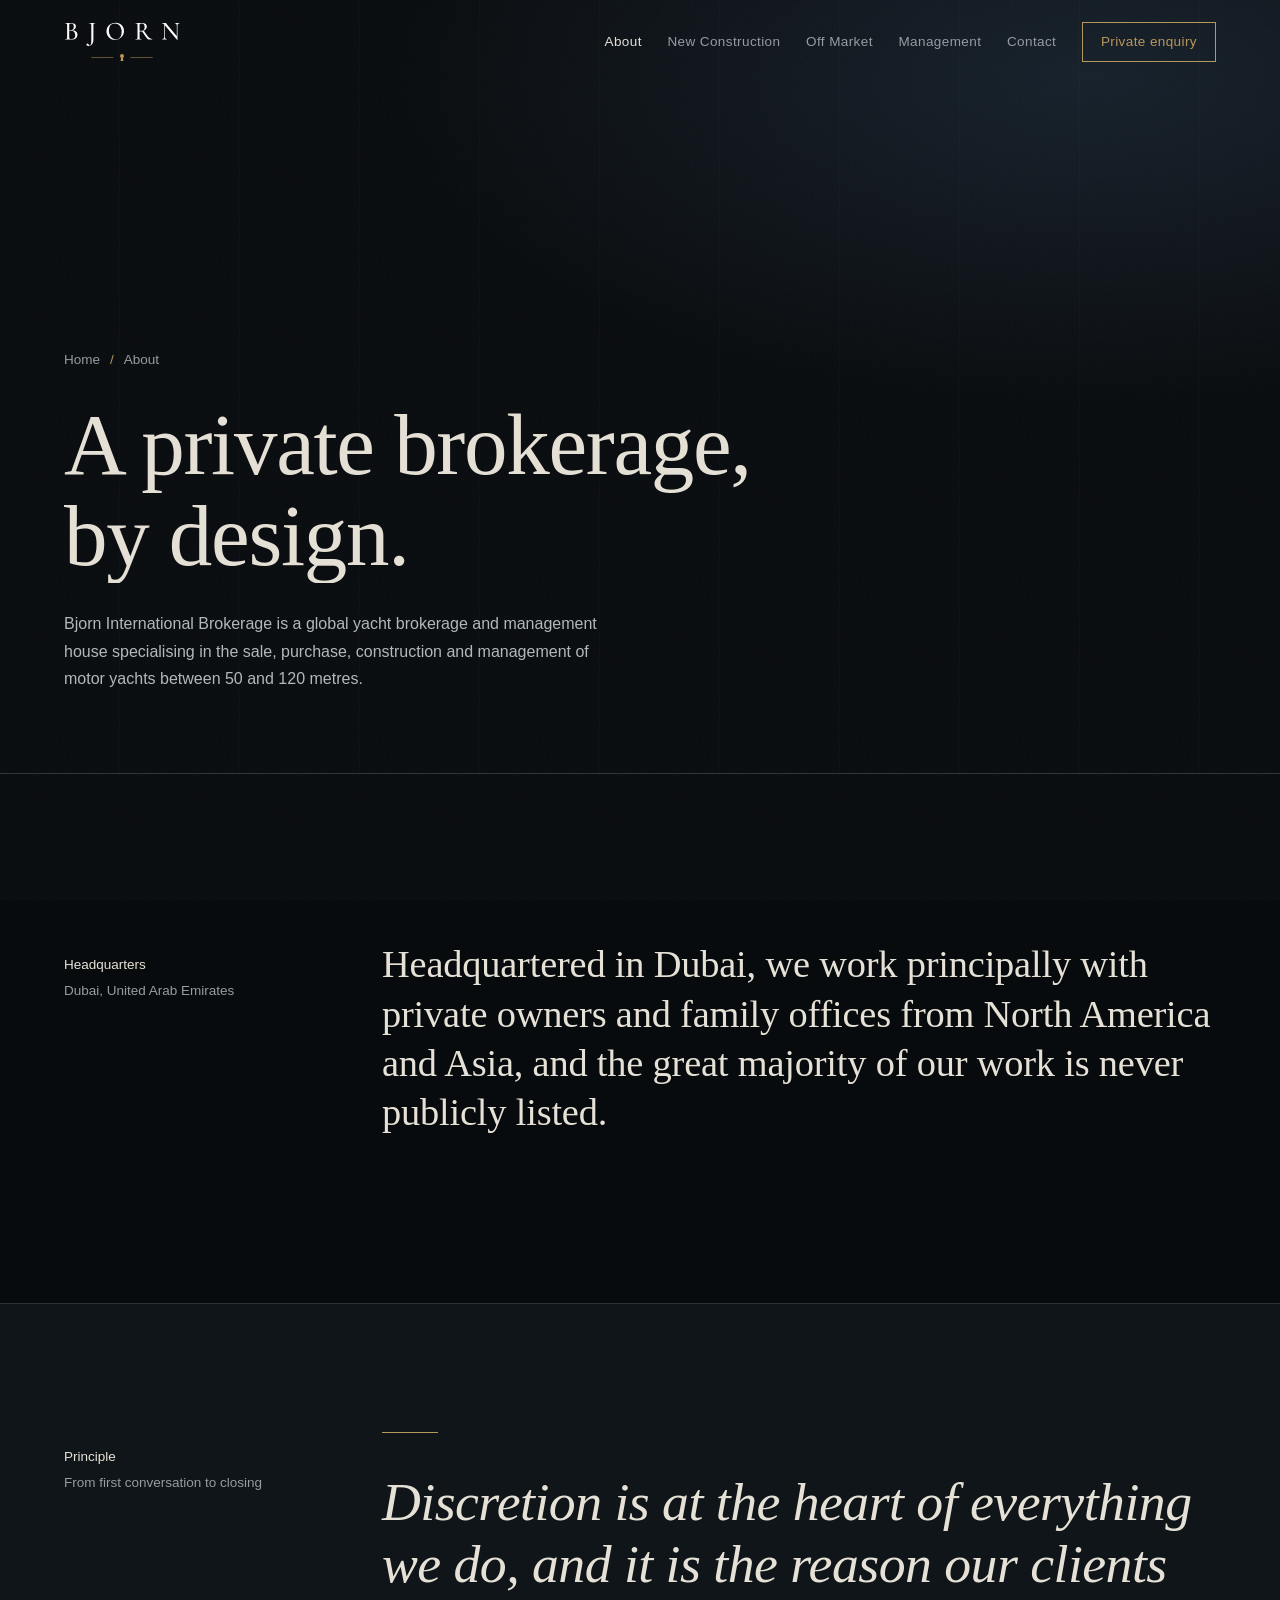
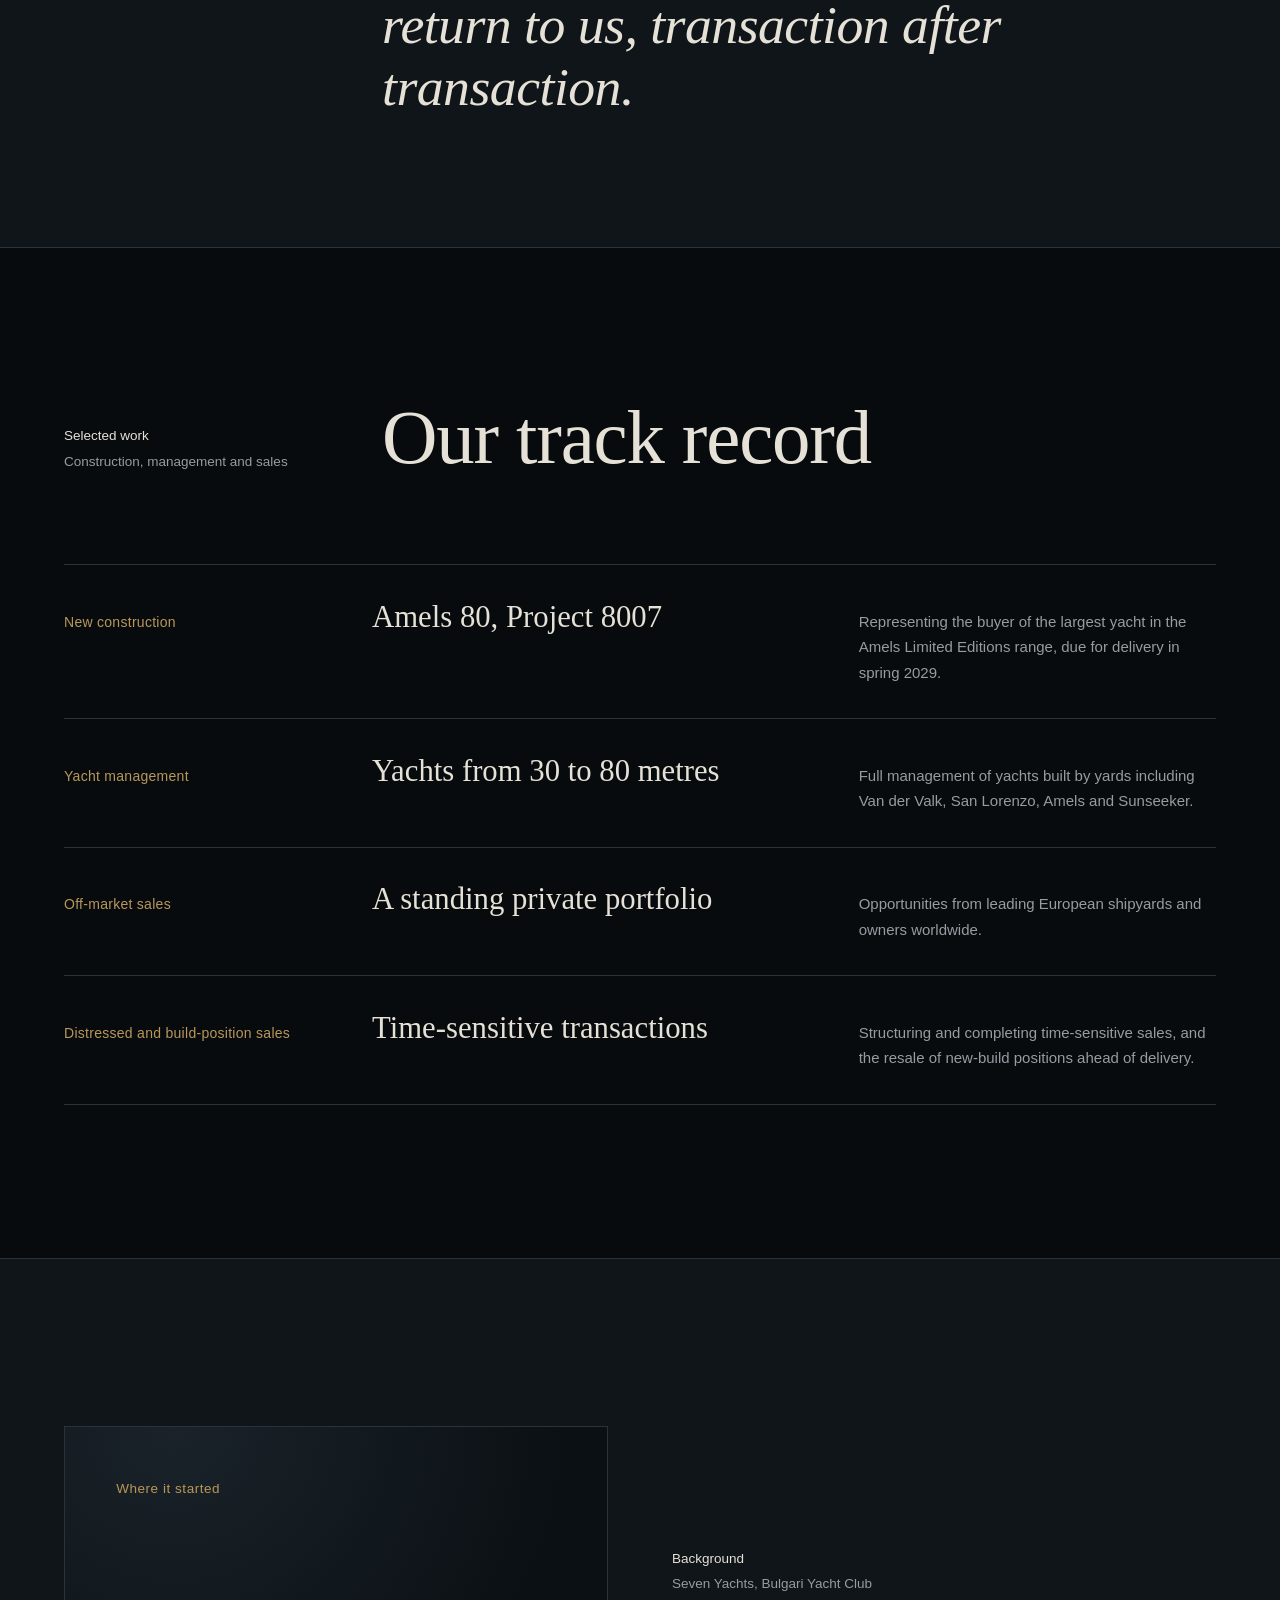
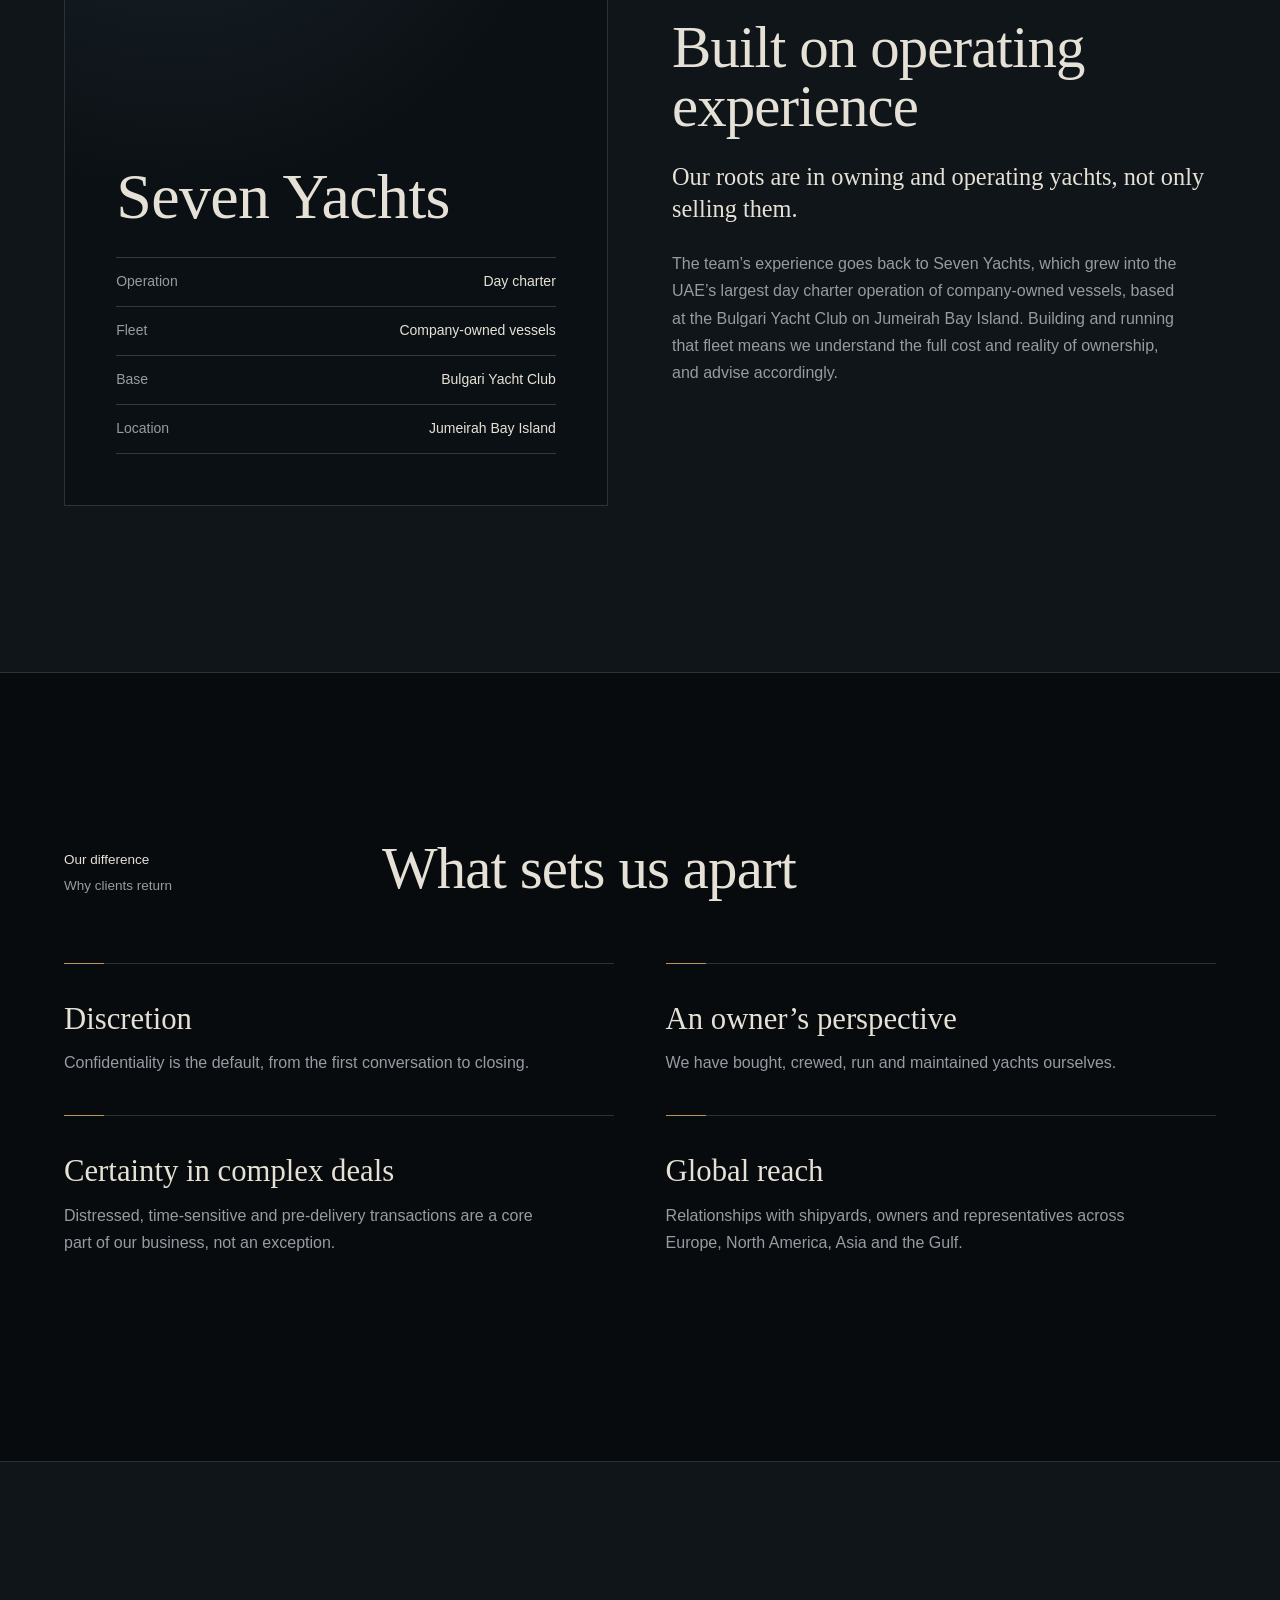
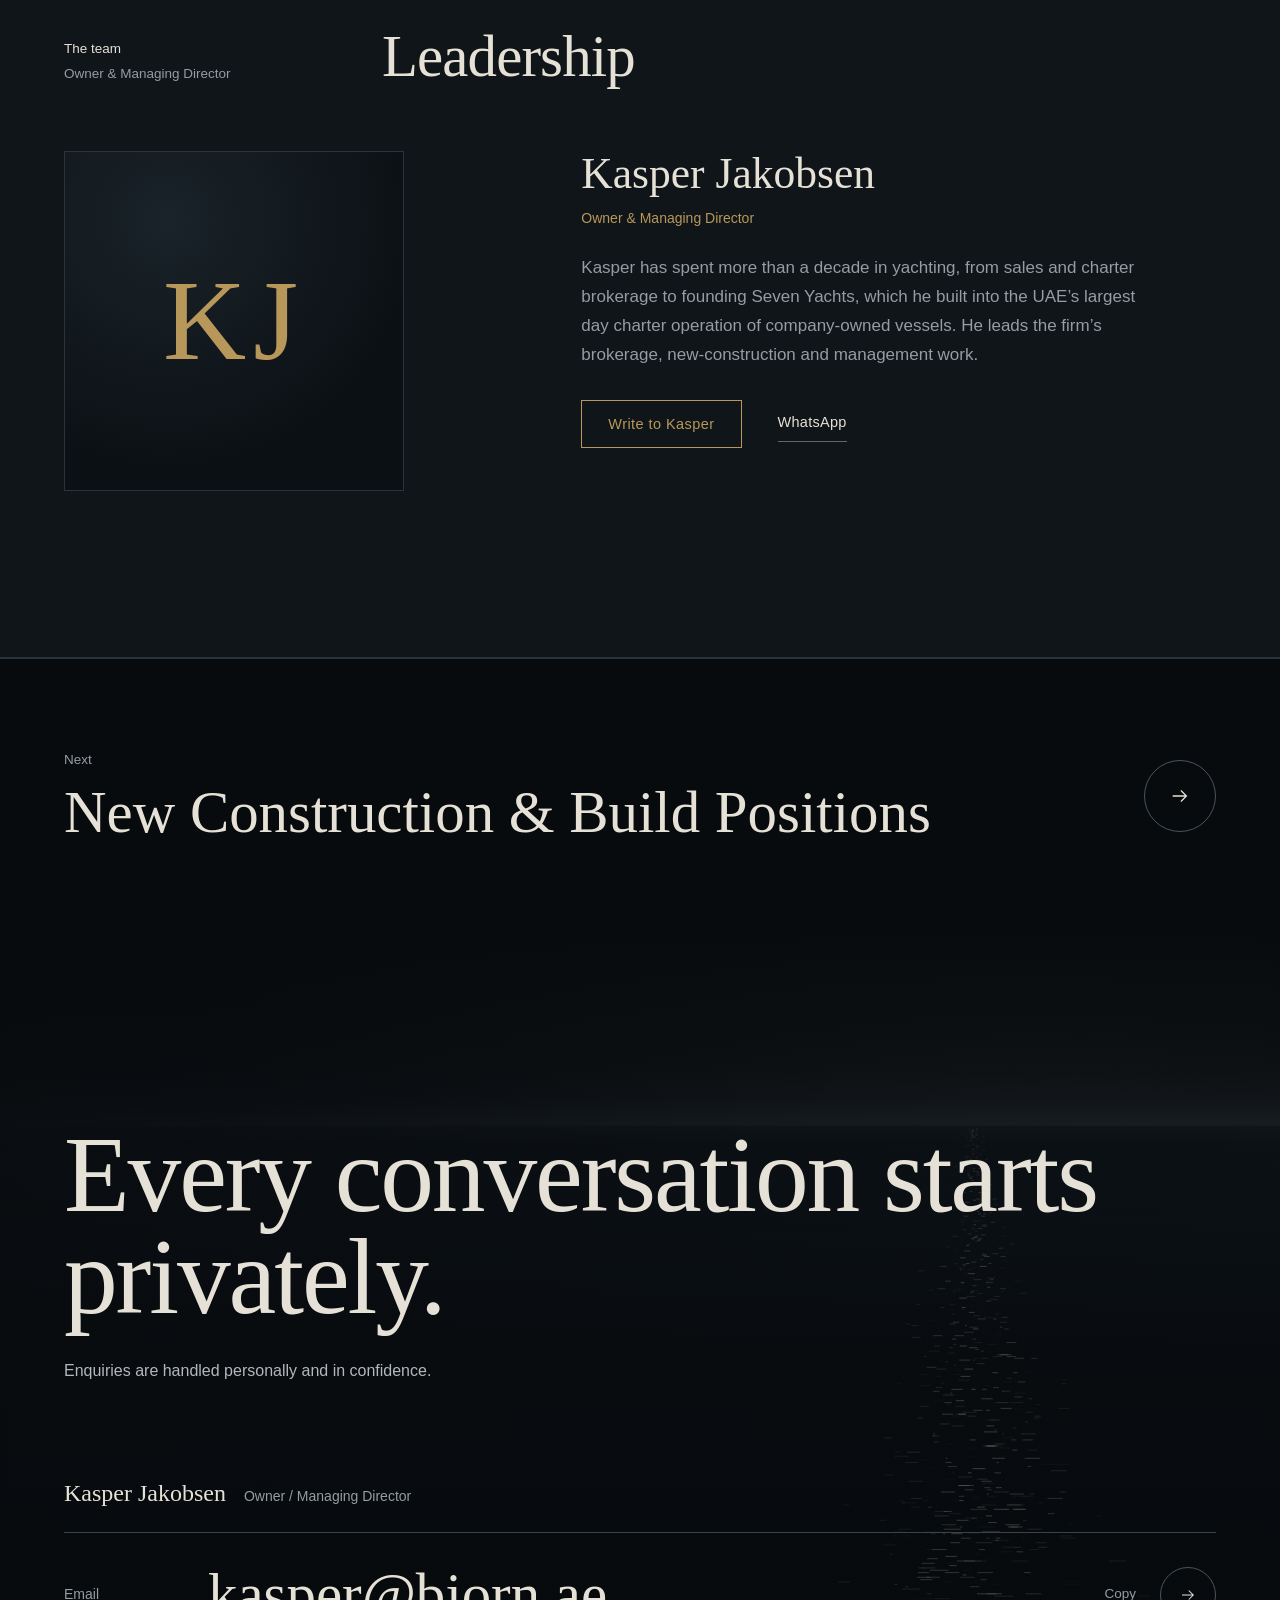
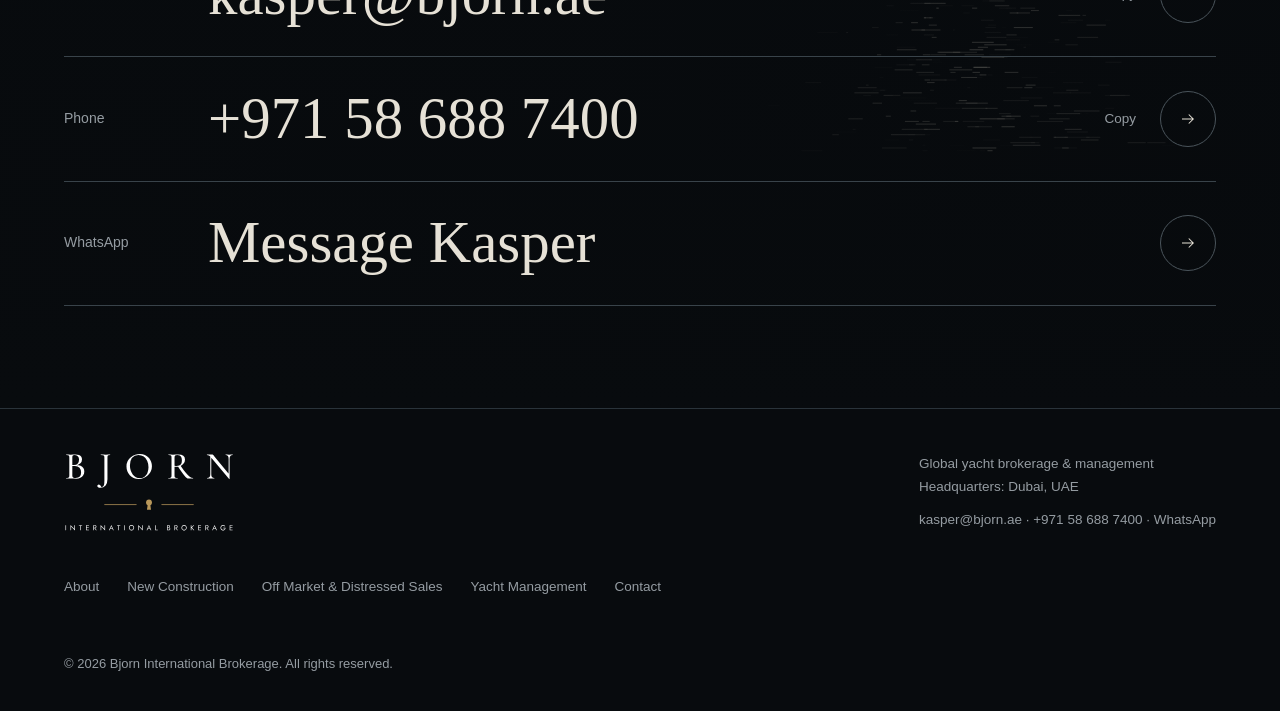
==== commit d92d46dc: "Client logo, new tagline, brand gold Co-Authored-By: Claude Opus 5.5 <noreply@anthropic.com> Claude-" ====
--- a/about/index.html
+++ b/about/index.html
@@ -10,6 +10,7 @@
 <meta property="og:type" content="website">
 <meta name="theme-color" content="#080B0E">
 <link rel="icon" href="../assets/favicon.svg" type="image/svg+xml">
+<link rel="preload" href="../assets/logo/bjorn-mark.svg" as="image">
 <meta name="robots" content="noindex, nofollow">
 <link rel="preload" href="../assets/fonts/cormorant-garamond-latin-300-normal.woff2" as="font" type="font/woff2" crossorigin>
 <link rel="preload" href="../assets/fonts/manrope-latin-300-normal.woff2" as="font" type="font/woff2" crossorigin>
@@ -20,10 +21,7 @@
 
 <header class="site-head" id="head">
   <div class="head-inner">
-    <a href="../" class="mark">
-      <b>BJORN</b>
-      <span>INTERNATIONAL BROKERAGE</span>
-    </a>
+    <a href="../" class="mark"><img src="../assets/logo/bjorn-mark.svg" alt="Bjorn International Brokerage" width="230" height="79"></a>
     <nav class="nav" aria-label="Main">
       <a href="../about/" aria-current="page">About</a>
       <a href="../new-construction/">New Construction</a>
@@ -169,7 +167,7 @@
 <footer>
   <div class="wrap">
     <div class="foot">
-      <a href="../" class="mark"><b>BJORN</b> <span>INTERNATIONAL BROKERAGE</span></a>
+      <a href="../" class="mark"><img src="../assets/logo/bjorn-logo.svg" alt="Bjorn International Brokerage" width="232" height="107" loading="lazy"></a>
       <address>Global yacht brokerage & management<br>Headquarters: Dubai, UAE<br><a href="mailto:kasper@bjorn.ae">kasper@bjorn.ae</a> · <a href="tel:+971586887400">+971 58 688 7400</a> · <a href="https://wa.me/971586887400?text=Hello%20Kasper%2C%20I%27d%20like%20to%20discuss%20a%20private%20enquiry." target="_blank" rel="noopener">WhatsApp</a></address>
       <nav aria-label="Footer">
         <a href="../about/">About</a><a href="../new-construction/">New Construction</a><a href="../off-market/">Off Market & Distressed Sales</a><a href="../yacht-management/">Yacht Management</a><a href="../contact/">Contact</a>
--- a/assets/site.css
+++ b/assets/site.css
@@ -1 +1,5 @@
-@keyframes settle{to{transform:scale(1)}}@keyframes rise{to{transform:translateY(0)}}@keyframes fade{to{opacity:1}}@keyframes marq{to{transform:translateX(-50%)}}@keyframes pulse{70%{box-shadow:0 0 0 8px transparent}to{box-shadow:0 0 0 0 transparent}}@font-face{font-family:"Cormorant Garamond";font-style:normal;font-weight:300;font-display:swap;src:url(fonts/cormorant-garamond-latin-300-normal.woff2)format("woff2")}@font-face{font-family:"Cormorant Garamond";font-style:italic;font-weight:300;font-display:swap;src:url(fonts/cormorant-garamond-latin-300-italic.woff2)format("woff2")}@font-face{font-family:"Cormorant Garamond";font-style:normal;font-weight:400;font-display:swap;src:url(fonts/cormorant-garamond-latin-400-normal.woff2)format("woff2")}@font-face{font-family:"Cormorant Garamond";font-style:normal;font-weight:500;font-display:swap;src:url(fonts/cormorant-garamond-latin-500-normal.woff2)format("woff2")}@font-face{font-family:"Manrope";font-style:normal;font-weight:300;font-display:swap;src:url(fonts/manrope-latin-300-normal.woff2)format("woff2")}@font-face{font-family:"Manrope";font-style:normal;font-weight:400;font-display:swap;src:url(fonts/manrope-latin-400-normal.woff2)format("woff2")}@font-face{font-family:"Manrope";font-style:normal;font-weight:500;font-display:swap;src:url(fonts/manrope-latin-500-normal.woff2)format("woff2")}:root{--abyss:#080B0E;--hull:#0F1519;--line:#2A333A;--bone:#E6E1D6;--fog:#959CA2;--brass:#C2A878;--brass-soft:#8A7C5F;--serif:"Cormorant Garamond","Iowan Old Style","Palatino Linotype",Georgia,serif;--sans:"Manrope","Helvetica Neue",Arial,sans-serif;--pad:clamp(20px,5vw,72px);--max:1360px;color-scheme:dark;box-sizing:border-box;padding-top:env(safe-area-inset-top,0);padding-bottom:env(safe-area-inset-bottom,0)}@media (prefers-color-scheme:dark){:root:not([data-theme=light]){--abyss:#080B0E}}:root[data-theme=dark]{--abyss:#080B0E}*,::after,::before{box-sizing:inherit;margin:0;padding:0}html{scroll-behavior:smooth;scroll-padding-top:calc(env(safe-area-inset-top,0) + 84px);-webkit-text-size-adjust:100%}body{background:var(--abyss);color:var(--bone);font-family:var(--sans);font-weight:300;font-size:16px;line-height:1.7;-webkit-font-smoothing:antialiased;overflow-x:hidden}canvas,img,svg{display:block;max-width:100%}a{color:inherit;text-decoration:none}::selection{background:var(--brass);color:var(--abyss)}:focus-visible{outline:1px solid var(--brass);outline-offset:4px}.skip{position:absolute;left:16px;top:-60px;z-index:200;background:var(--bone);color:var(--abyss);padding:10px 16px;font-size:14px}.skip:focus{top:calc(env(safe-area-inset-top,0) + 12px)}.hero::after,body::after{content:"";inset:0;pointer-events:none}body::after{position:fixed;z-index:100;opacity:.045;background-image:url("data:image/svg+xml,%3Csvg xmlns='http://www.w3.org/2000/svg' width='160' height='160'%3E%3Cfilter id='n'%3E%3CfeTurbulence type='fractalNoise' baseFrequency='.9' numOctaves='2' stitchTiles='stitch'/%3E%3C/filter%3E%3Crect width='100%25' height='100%25' filter='url(%23n)'/%3E%3C/svg%3E")}.wrap{max-width:var(--max);margin:0 auto;padding:0 var(--pad)}.site-head{position:fixed;top:0;left:0;right:0;z-index:50;padding-top:env(safe-area-inset-top,0);transition:background .5s ease,border-color .5s ease;border-bottom:1px solid transparent}.site-head.is-solid{background:rgba(8,11,14,.92);backdrop-filter:blur(14px);-webkit-backdrop-filter:blur(14px);border-color:var(--line)}.head-inner{align-items:center;justify-content:space-between;height:84px;max-width:var(--max);margin:0 auto;padding:0 var(--pad)}.head-inner,.mark,.nav{display:flex}.mark{flex-direction:column;line-height:1}.mark b{font-family:var(--serif);font-weight:400;font-size:25px;letter-spacing:.42em;margin-right:-.42em}.mark span{font-size:10px;letter-spacing:.3em;color:var(--fog);margin-top:7px}.nav{gap:clamp(18px,2vw,32px);align-items:center;font-size:13.5px;letter-spacing:.03em;white-space:nowrap}.nav a{color:var(--fog);transition:color .3s}.menu-btn,.nav .clock em,.nav a:hover,.nav a[aria-current]{color:var(--bone)}.nav .clock{padding-left:32px;border-left:1px solid var(--line);color:var(--fog);font-variant-numeric:tabular-nums}.nav .clock em{font-style:normal}.menu-btn{display:none;background:0 0;border:0;font:inherit;font-size:14px;letter-spacing:.06em;cursor:pointer;padding:12px 0}.drawer{position:fixed;inset:0;z-index:60;background:var(--abyss);display:flex;flex-direction:column;justify-content:center;padding:calc(env(safe-area-inset-top,0) + 90px) var(--pad) calc(env(safe-area-inset-bottom,0) + 40px);opacity:0;visibility:hidden;transition:opacity .4s,visibility .4s}.drawer.open{opacity:1;visibility:visible}.drawer a,.hero h1{font-family:var(--serif);font-weight:300}.drawer a{font-size:clamp(32px,9vw,44px);line-height:1.35;border-bottom:1px solid var(--line);padding:10px 0}.drawer .close{position:absolute;top:calc(env(safe-area-inset-top,0) + 22px);right:var(--pad);background:0 0;border:0;color:var(--bone);font:inherit;font-size:14px;letter-spacing:.06em;cursor:pointer;padding:12px 0}.hero{position:relative;height:100svh;min-height:640px;overflow:hidden;background:#061415}.hero-copy,.hero-media{position:absolute;left:0;right:0}.hero-media{top:-6%;height:100%;display:block}.hero-media img{width:100%;height:100%;object-fit:contain;object-position:50%0;filter:saturate(.85);transform:scale(1.04);transform-origin:50% 30%;animation:settle 10s cubic-bezier(.16,1,.3,1) forwards}.hero::after{position:absolute;background:linear-gradient(90deg,rgba(8,11,14,.78) 0%,rgba(8,11,14,.45) 38%,rgba(8,11,14,0) 66%),linear-gradient(180deg,rgba(8,11,14,.6) 0%,rgba(8,11,14,0) 18%,rgba(8,11,14,0) 50%,rgba(8,11,14,.85) 88%,var(--abyss) 100%)}.hero-copy{z-index:2;bottom:clamp(56px,10vh,120px)}.hero h1{font-size:clamp(44px,6.6vw,100px);line-height:.98;letter-spacing:-.015em;max-width:11.5em}.hero h1 span,.page-hero h1 span{display:block;overflow:hidden;padding-bottom:.06em}.hero h1 span i{display:block;font-style:normal;transform:translateY(105%);animation:rise 1.6s cubic-bezier(.16,1,.3,1) forwards}.hero h1 span:nth-child(2) i{animation-delay:.18s}.hero-foot{margin-top:clamp(24px,3.4vh,40px);opacity:0;animation:fade 1.4s ease .9s forwards}.hero-foot p{color:#b3b8bc;font-size:15.5px;max-width:34em}.hero-actions{display:flex;flex-wrap:wrap;gap:16px 36px;margin-top:28px}.link{position:relative;display:inline-block;font-size:14.5px;letter-spacing:.02em;padding:4px 0 7px;color:var(--bone)}.link::after,.link::before{content:"";position:absolute;left:0;bottom:0;height:1px;width:100%}.link::after{background:currentColor;opacity:.4}.link::before{background:var(--brass);transform:scaleX(0);transform-origin:left;transition:transform .6s cubic-bezier(.16,1,.3,1);z-index:1}.link:focus-visible::before,.link:hover::before{transform:scaleX(1)}.link.muted{color:var(--fog)}.btn{display:inline-flex;align-items:center;justify-content:center;min-height:48px;padding:0 26px;border:1px solid var(--brass);color:var(--brass);font-size:14.5px;letter-spacing:.03em;background:0 0;cursor:pointer;font-family:var(--sans);transition:background .4s,color .4s}.btn:focus-visible,.btn:hover{background:var(--brass);color:var(--abyss)}.nav .btn{min-height:40px;padding:0 18px;color:var(--brass);font-size:13.5px}.nav .btn:focus-visible,.nav .btn:hover{color:var(--abyss)}.hero-actions{align-items:center}.copy-btn{background:0 0;border:0;color:var(--fog);font:inherit;font-size:13.5px;cursor:pointer;padding:12px 0 12px 12px;min-height:44px;min-width:64px;text-align:right}.copy-btn:hover,.credits li,.foot address a:hover,.foot nav a:hover,.place strong{color:var(--bone)}.drawer-contact{margin-top:36px;display:flex;flex-direction:column;gap:10px;font-size:15px;color:var(--fog)}.drawer .drawer-contact a{font-family:var(--sans);font-size:15px;border:0;padding:6px 0;color:var(--bone)}.dock{display:none}@media (max-width:640px){.dock{display:grid;grid-template-columns:1fr 1fr 1fr;position:fixed;left:0;right:0;bottom:0;z-index:40;background:rgba(8,11,14,.94);backdrop-filter:blur(14px);-webkit-backdrop-filter:blur(14px);border-top:1px solid var(--line);padding-bottom:env(safe-area-inset-bottom,0);transform:translateY(110%);transition:transform .5s cubic-bezier(.16,1,.3,1)}.dock.show{transform:none}.dock a{display:flex;align-items:center;justify-content:center;min-height:56px;font-size:14.5px;letter-spacing:.03em}.dock a+a{border-left:1px solid var(--line)}.dock a:last-child{color:var(--brass)}footer{padding-bottom:calc(env(safe-area-inset-bottom,0) + 90px)}}section{position:relative}.place{font-size:13.5px;color:var(--fog);line-height:1.9}.place strong{display:block;font-weight:400}.intro{padding:clamp(110px,15vw,210px)0 clamp(110px,14vw,190px)}.intro-grid{display:grid;grid-template-columns:3fr 9fr;gap:40px}.intro .place{padding-top:12px}.lede,.project h2{font-family:var(--serif);font-weight:300}.lede{font-size:clamp(27px,2.7vw,40px);line-height:1.3;letter-spacing:-.005em;max-width:23em}.intro-body,.project{border-top:1px solid var(--line)}.intro-body{display:grid;grid-template-columns:5fr 4fr;gap:40px;margin-top:clamp(40px,5vw,64px);padding-top:32px}.intro-body p{color:var(--fog)}.project{padding:clamp(100px,12vw,160px)0;background:var(--hull);border-bottom:1px solid var(--line)}.project-head{display:grid;grid-template-columns:3fr 9fr;gap:40px;align-items:end}.project h2{font-size:clamp(46px,6vw,92px);line-height:.95;letter-spacing:-.015em}.project h2 small{font-size:clamp(20px,1.7vw,26px);letter-spacing:.01em;margin-top:16px}.drawing{margin:clamp(56px,7vw,100px)0 clamp(44px,5vw,70px)}.drawing svg{width:100%;height:auto;overflow:visible}.drawing .ln{fill:none;stroke:var(--brass);stroke-width:1;stroke-linejoin:round;stroke-linecap:round}.drawing .ln.soft{stroke:var(--brass-soft)}.drawing .dim{fill:none;stroke:var(--fog);stroke-width:1;vector-effect:non-scaling-stroke;opacity:.7}.drawing text{font-family:var(--sans);font-size:12px;fill:var(--fog);letter-spacing:.06em}.drawing .draw{stroke-dasharray:1;stroke-dashoffset:1;transition:stroke-dashoffset 3.2s cubic-bezier(.65,0,.35,1)}.drawing.on .draw{stroke-dashoffset:0}.project-body{display:grid;grid-template-columns:3fr 5fr 4fr;gap:40px}.credits{list-style:none;font-size:13.5px;line-height:1.6}.credits li{margin-bottom:18px}.credits span,.project h2 small{display:block;color:var(--fog)}.intro-body p,.project-body p{max-width:32em}.specs{list-style:none;font-size:14px}.specs li{display:flex;justify-content:space-between;gap:20px;padding:12px 0;border-bottom:1px solid var(--line)}.specs li:first-child{border-top:1px solid var(--line)}.specs span{color:var(--fog)}.project-body .link{margin-top:30px}.sr{position:absolute;width:1px;height:1px;overflow:hidden;clip:rect(0 0 0 0)}.services{padding:clamp(110px,14vw,190px)0 clamp(100px,12vw,170px)}.sec-head{display:grid;grid-template-columns:3fr 9fr;gap:40px;align-items:end}.sec-head h2{font-family:var(--serif);font-weight:300;font-size:clamp(44px,6vw,92px);line-height:.95;letter-spacing:-.015em}.svc-grid{display:grid;grid-template-columns:repeat(3,1fr);gap:clamp(14px,1.8vw,26px);margin-top:clamp(48px,6vw,84px)}.svc-card{display:flex;flex-direction:column;background:var(--hull);border:1px solid var(--line);transition:border-color .6s ease}.svc-card:focus-within,.svc-card:hover{border-color:rgba(194,168,120,.55)}.sheet .r i,.svc-vis{position:relative;overflow:hidden}.svc-vis{aspect-ratio:4/4.4;border-bottom:1px solid var(--line);background:#0b1014}.svc-vis img{width:100%;height:100%;object-fit:cover;object-position:50% 40%;filter:saturate(.85) brightness(.85);transition:transform 1.6s cubic-bezier(.16,1,.3,1)}.svc-card:hover .svc-vis img{transform:scale(1.04)}.svc-body{display:flex;flex-direction:column;flex:1;padding:clamp(24px,2.4vw,36px)}.svc-body h3{font-family:var(--serif);font-weight:300;font-size:clamp(28px,2.4vw,36px);line-height:1.1}.svc-body p{color:var(--fog);margin:16px 0 28px}.svc-body .link{margin-top:auto;align-self:flex-start}.dossier{display:flex;align-items:center;justify-content:center;padding:9%}.sheet{position:relative;width:100%;background:#131a20;border:1px solid #232c33;padding:8% 8% 10%;box-shadow:0 30px 60px rgba(0,0,0,.45);transform:rotate(-2deg);transition:transform 1.2s cubic-bezier(.16,1,.3,1)}.svc-card.active .sheet,.svc-card:hover .sheet{transform:rotate(0)}.sheet-head{display:flex;justify-content:space-between;font-size:11.5px;letter-spacing:.08em;color:var(--fog);padding-bottom:14px;border-bottom:1px solid #2a333a;margin-bottom:16px}.sheet .r{display:grid;grid-template-columns:38% 1fr;align-items:center;gap:10px;padding:8px 0;font-size:12.5px;color:var(--fog)}.sheet .r i{display:block;height:11px;width:var(--w);background:#05080a}.sheet .r i::after{content:"";position:absolute;inset:0;background:var(--brass);transform:translateX(-101%);transition:transform .9s cubic-bezier(.16,1,.3,1);opacity:.85}.svc-card.active .sheet .r i::after,.svc-card:hover .sheet .r i::after{transform:translateX(0)}.svc-card.active .sheet .r:nth-child(3) i::after,.svc-card:hover .sheet .r:nth-child(3) i::after{transition-delay:.06s}.svc-card.active .sheet .r:nth-child(4) i::after,.svc-card:hover .sheet .r:nth-child(4) i::after{transition-delay:.12s}.svc-card.active .sheet .r:nth-child(5) i::after,.svc-card:hover .sheet .r:nth-child(5) i::after{transition-delay:.18s}.svc-card.active .sheet .r:nth-child(6) i::after,.svc-card:hover .sheet .r:nth-child(6) i::after{transition-delay:.24s}.plan li::before,.stamp{position:absolute;border:1px solid var(--brass)}.stamp{right:7%;bottom:7%;color:var(--brass);font-size:11px;letter-spacing:.14em;padding:6px 10px;transform:rotate(-8deg)}.plan{background-color:#0b1115;background-image:linear-gradient(rgba(194,168,120,.07) 1px,transparent 1px),linear-gradient(90deg,rgba(194,168,120,.07) 1px,transparent 1px);background-size:28px 28px;display:flex;flex-direction:column;justify-content:space-between;padding:9% 8% 8%}.plan svg{width:100%;height:auto;margin:auto 0}.plan .ln{fill:none;stroke:var(--brass);stroke-width:2;stroke-linejoin:round}.plan .soft{stroke:var(--brass-soft)}.plan ol{list-style:none;display:grid;grid-template-columns:repeat(4,1fr);border-top:1px solid #2f3a41;counter-reset:s}.plan li{counter-increment:s;font-size:12px;color:var(--fog);padding-top:12px;position:relative}.plan li::before{content:"";top:-4px;left:0;width:7px;height:7px;border-radius:50%;background:#0b1115;transition:background .4s}.plan li:last-child::before,.steps li:last-child::before{background:var(--brass)}.plan li b{display:block;font-weight:400;color:var(--bone);font-size:12.5px}.still{position:relative;height:clamp(420px,62vw,860px);max-height:88vh;margin:0;overflow:hidden;background:#06090b}.still img{width:100%;height:100%;object-fit:cover;object-position:50% 42%;filter:saturate(.85) brightness(.85)}.still::after{content:"";position:absolute;inset:0;pointer-events:none;background:linear-gradient(180deg,var(--abyss) 0%,rgba(8,11,14,0) 22%,rgba(8,11,14,0) 70%,var(--hull) 100%)}.marquee,.record{border-bottom:1px solid var(--line)}.record{background:var(--hull);padding:clamp(100px,12vw,170px)0}.marquee{margin-top:clamp(48px,6vw,80px);overflow:hidden;border-top:1px solid var(--line);padding:clamp(18px,2.4vw,34px)0;-webkit-mask-image:linear-gradient(90deg,transparent,#000 8%,#000 92%,transparent);mask-image:linear-gradient(90deg,transparent,#000 8%,#000 92%,transparent)}.marquee-track{display:flex;align-items:center;width:max-content;animation:marq 70s linear infinite}.marquee span{font-family:var(--serif);font-weight:300;font-size:clamp(54px,8.4vw,132px);line-height:1;white-space:nowrap;padding:0 .35em;color:var(--bone)}.marquee span.o{color:transparent;-webkit-text-stroke:1px #6e767c}.marquee em{display:block;width:10px;height:10px;border:1px solid var(--brass);transform:rotate(45deg);flex:none}.marquee:hover .marquee-track{animation-play-state:paused}.ledger{margin-top:clamp(56px,7vw,96px)}.ledger-row{display:grid;grid-template-columns:3fr 5fr 4fr;gap:40px;align-items:baseline;padding:clamp(22px,2.6vw,34px)0;border-top:1px solid var(--line);position:relative}.ledger-row:last-child{border-bottom:1px solid var(--line)}.ledger-row::before{content:"";position:absolute;left:0;top:-1px;height:1px;width:100%;background:var(--brass);transform:scaleX(0);transform-origin:left;transition:transform .9s cubic-bezier(.16,1,.3,1)}.ledger-row:hover::before{transform:scaleX(1)}.ledger-row .k{color:var(--brass);font-size:14px;letter-spacing:.02em}.ledger-row .v{font-family:var(--serif);font-weight:300;font-size:clamp(24px,2.4vw,34px);line-height:1.2}.ledger-row .d{color:var(--fog);font-size:15px}.closing{position:relative;overflow:hidden;padding:clamp(120px,15vw,220px)0 clamp(70px,8vw,110px)}.closing canvas{position:absolute;inset:0;width:100%;height:100%;z-index:0}.closing::before{content:"";position:absolute;inset:0;z-index:1;pointer-events:none;background:linear-gradient(180deg,var(--abyss) 0%,rgba(8,11,14,.35) 30%,rgba(8,11,14,.55) 60%,var(--abyss) 100%),linear-gradient(90deg,rgba(8,11,14,.7) 0%,rgba(8,11,14,.2) 60%,rgba(8,11,14,0) 100%)}.closing .wrap{position:relative;z-index:2}.closing h2,.person b{font-family:var(--serif)}.closing h2{font-weight:300;font-size:clamp(52px,8.4vw,136px);line-height:.95;letter-spacing:-.02em;max-width:10em}.closing .sub{color:#b3b8bc;margin-top:28px;max-width:30em;font-size:16px}.person{display:flex;flex-wrap:wrap;gap:4px 18px;align-items:baseline;margin-top:clamp(56px,7vw,96px);padding-bottom:18px}.person b{font-weight:400;font-size:24px}.cline .k,.person span{color:var(--fog);font-size:14px}.lines{border-top:1px solid #39434a}.cline{display:grid;grid-template-columns:120px 1fr auto 56px;align-items:center;gap:24px;padding:clamp(20px,2.4vw,34px)0;border-bottom:1px solid #39434a;position:relative}.cline::before{content:"";position:absolute;left:0;bottom:-1px;height:1px;width:100%;background:var(--brass);transform:scaleX(0);transform-origin:left;transition:transform .9s cubic-bezier(.16,1,.3,1)}.cline:focus-within::before,.cline:hover::before{transform:scaleX(1)}.cline a.v,.page-hero h1{font-family:var(--serif);font-weight:300}.cline a.v{font-size:clamp(30px,4.6vw,68px);line-height:1.05;transition:color .4s;overflow-wrap:anywhere}.cline:hover a.v{color:var(--brass)}.cline .go{display:flex;align-items:center;justify-content:center;width:56px;height:56px;border:1px solid #4a545b;border-radius:50%;color:var(--bone);transition:background .4s,border-color .4s,color .4s}.cline .go svg{width:18px;height:18px;transition:transform .5s cubic-bezier(.16,1,.3,1)}.cline:hover .go{background:var(--brass);border-color:var(--brass);color:var(--abyss)}.cline:hover .go svg{transform:translateX(3px)}footer{border-top:1px solid var(--line);padding:44px 0 36px;font-size:13.5px;color:var(--fog)}.foot,.foot nav{display:flex;flex-wrap:wrap}.foot{gap:24px 48px;justify-content:space-between;align-items:flex-start}.foot .mark b{font-size:20px}.foot address{font-style:normal;line-height:1.7}.foot nav{gap:0 28px}.crumb a,.foot address a,.foot nav a{display:inline-block;padding:10px 0}.copy{margin-top:44px;font-size:13px}@media (max-width:1280px){.nav .clock{display:none}}@media (max-width:1120px){.nav a:not(.btn){display:none}.head-inner .menu-btn{display:block}.nav{gap:0;margin-left:auto;margin-right:28px}}@media (max-width:1020px){.intro-grid,.project-head,.sec-head{grid-template-columns:1fr}.svc-grid{grid-template-columns:1fr 1fr}.svc-card:last-child{grid-column:1/-1}.svc-card:last-child .svc-vis{aspect-ratio:16/8}.ledger-row{grid-template-columns:1fr 2fr;gap:8px 32px}.ledger-row .d{grid-column:2}.intro-body{grid-template-columns:1fr;gap:20px}.project-body{grid-template-columns:1fr 1fr}.credits{grid-column:1/-1;display:flex;flex-wrap:wrap;gap:0 40px}}@media (max-width:640px){.drawing .detail,.nav{display:none}.head-inner{height:70px}.mark b{font-size:21px}.mark span{font-size:9px}.hero{min-height:600px}.hero-media{top:0;height:100%}.hero-media img{object-fit:cover;object-position:50% 12%}.hero::after{background:linear-gradient(180deg,rgba(8,11,14,.5) 0%,rgba(8,11,14,0) 12%,rgba(8,11,14,.55) 30%,rgba(8,11,14,.92) 48%,var(--abyss) 100%)}.project-body,.svc-grid{grid-template-columns:1fr}.drawing .ln{stroke-width:2.4}.drawing text{font-size:34px}.svc-card:last-child .svc-vis,.svc-vis{aspect-ratio:4/3.4}.svc-vis.dossier,.svc-vis.plan{aspect-ratio:auto;padding:12% 10%}.plan svg{margin:4%0 14%}.ledger-row{grid-template-columns:1fr;gap:6px}.ledger-row .d{grid-column:1}.cline{grid-template-columns:1fr auto;gap:6px 16px}.cline .k{grid-column:1/-1}.cline .go{display:none}.still{max-height:none}.still,.still img{height:auto}}@media (prefers-reduced-motion:reduce){*,::after,::before{animation-duration:.01ms!important;animation-delay:0s!important;transition-duration:.01ms!important;transition-delay:0s!important}html{scroll-behavior:auto}.marquee-track{animation:none}}.nav a[aria-current=page]{color:var(--bone)}.crumb span[aria-hidden],.drawer a[aria-current=page],.next:hover strong{color:var(--brass)}.page-hero{position:relative;overflow:hidden;min-height:clamp(600px,86vh,900px);display:flex;align-items:flex-end;padding:calc(84px + clamp(48px,8vh,100px))0 clamp(56px,9vh,110px);border-bottom:1px solid var(--line);background:var(--abyss)}.page-hero .ph-media,.page-hero canvas{position:absolute;inset:0}.page-hero .ph-media img{width:100%;height:100%;object-fit:cover;filter:saturate(.85) brightness(.75);transform:scale(1.04);animation:settle 10s cubic-bezier(.16,1,.3,1) forwards}.page-hero .ph-media::after{content:"";position:absolute;inset:0;background:linear-gradient(90deg,rgba(8,11,14,.85) 0%,rgba(8,11,14,.5) 45%,rgba(8,11,14,.15) 100%),linear-gradient(180deg,rgba(8,11,14,.7) 0%,rgba(8,11,14,0) 30%,rgba(8,11,14,0) 60%,var(--abyss) 100%)}.page-hero canvas{width:100%;height:100%}.page-hero canvas+.ph-shade{position:absolute;inset:0;background:linear-gradient(180deg,rgba(8,11,14,.6) 0%,rgba(8,11,14,0) 30%,rgba(8,11,14,.4) 70%,var(--abyss) 100%)}.page-hero .wrap{position:relative;z-index:2;width:100%}.ph-grid{display:grid;grid-template-columns:7fr 5fr;gap:clamp(32px,5vw,80px);align-items:end}.crumb{display:flex;flex-wrap:wrap;align-items:center;gap:0 10px;font-size:13.5px;line-height:1.4;color:var(--fog);margin-bottom:clamp(20px,3vh,32px)}.crumb a{color:var(--fog);transition:color .3s;padding:6px 0}.crumb a:hover{color:var(--bone)}.page-hero h1{font-size:clamp(46px,6.8vw,108px);line-height:.98;letter-spacing:-.015em;max-width:11em}.page-hero h1 span i{display:block;font-style:normal;transform:translateY(105%);animation:rise 1.5s cubic-bezier(.16,1,.3,1) forwards}.page-hero h1 span:nth-child(2) i{animation-delay:.15s}.page-hero .lead{color:#b3b8bc;font-size:clamp(16px,1.25vw,18px);max-width:34em;margin-top:clamp(22px,3vh,34px);opacity:0;animation:fade 1.2s ease .7s forwards}.page-hero .hero-actions{opacity:0;animation:fade 1.2s ease .9s forwards}.ph-visual{opacity:0;animation:fade 1.6s ease .5s forwards}.ph-visual .sheet{transform:rotate(-3deg);max-width:440px;margin-left:auto}.ph-visual .drawing{margin:0}.ph-wide{margin-top:clamp(48px,7vh,90px)}.ph-wide .drawing{max-width:1100px;margin:0 0 0 auto}.page-hero .ph-media.stern img{transform-origin:8% 46%;transform:scale(1.9);animation:none;filter:saturate(.9) brightness(.7)}.page-hero .ph-media.stern::after{background:linear-gradient(90deg,rgba(8,11,14,.92) 0%,rgba(8,11,14,.7) 50%,rgba(8,11,14,.3) 100%),linear-gradient(180deg,rgba(8,11,14,.6) 0%,rgba(8,11,14,0) 30%,rgba(8,11,14,0) 60%,var(--abyss) 100%)}.band{padding:clamp(100px,13vw,180px)0}.band.alt{background:var(--hull);border-top:1px solid var(--line);border-bottom:1px solid var(--line)}.split{display:grid;grid-template-columns:3fr 9fr;gap:40px}.split .place{padding-top:12px}.statement{font-family:var(--serif);font-weight:300;font-size:clamp(28px,3vw,44px);line-height:1.28;letter-spacing:-.005em;max-width:22em}.body-cols{display:grid;grid-template-columns:1fr 1fr;gap:clamp(28px,4vw,64px);margin-top:clamp(36px,4.5vw,60px);padding-top:32px;border-top:1px solid var(--line)}.body-cols p,.pillar p{color:var(--fog);max-width:34em}.body-cols p+p{margin-top:1em}.body-cols strong{color:var(--bone);font-weight:400}.quote{position:relative;padding:clamp(80px,10vw,140px)0;text-align:left}.duo h3,.pillar h3,.quote blockquote,.steps h3{font-family:var(--serif);font-weight:300;line-height:1.15}.quote blockquote{font-style:italic;font-size:clamp(32px,4.2vw,64px);max-width:18em;letter-spacing:-.01em}.pillar::before,.quote blockquote::before{content:"";height:1px;background:var(--brass)}.quote blockquote::before{display:block;width:56px;margin-bottom:clamp(28px,3vw,44px)}.pillars{display:grid;grid-template-columns:repeat(2,1fr);gap:0 clamp(28px,4vw,64px);margin-top:clamp(44px,5vw,72px)}.pillar{padding:clamp(28px,3vw,40px)0;border-top:1px solid var(--line);position:relative}.pillar::before{position:absolute;left:0;top:-1px;width:40px}.duo h3,.pillar h3,.steps h3{font-size:clamp(26px,2.4vw,34px)}.pillar p{margin-top:12px;max-width:30em}.steps{list-style:none;display:grid;grid-template-columns:repeat(var(--n,4),1fr);gap:0;margin-top:clamp(48px,6vw,84px);counter-reset:st}.steps li{counter-increment:st;position:relative;padding:44px clamp(16px,2vw,32px)0 0;border-top:1px solid #3a444b}.note::before,.steps li::before{content:"";border:1px solid var(--brass)}.steps li::before{position:absolute;top:-6px;left:0;width:11px;height:11px;border-radius:50%;background:var(--abyss)}.band.alt .steps li::before,.duo article{background:var(--hull)}.steps li::after{content:counter(st,decimal-leading-zero);position:absolute;top:14px;left:0;font-size:12.5px;letter-spacing:.08em;color:var(--brass)}.duo h3,.steps h3{font-size:clamp(24px,2.1vw,30px)}.steps p{color:var(--fog);font-size:15px;margin-top:10px}.duo{display:grid;grid-template-columns:1fr 1fr;gap:clamp(14px,1.8vw,26px);margin-top:clamp(44px,5vw,72px)}.duo article{border:1px solid var(--line);padding:clamp(28px,3.2vw,48px);transition:border-color .6s}.band.alt .duo article{background:var(--abyss)}.duo article:hover{border-color:rgba(194,168,120,.5)}.duo .k,.tags li{color:var(--brass);font-size:14px}.duo h3{font-size:clamp(28px,2.6vw,38px);line-height:1.12;margin-top:14px}.duo p{margin-top:16px;max-width:32em}.tags{list-style:none;display:flex;flex-wrap:wrap;gap:10px;margin-top:28px}.tags li{border:1px solid #3a444b;padding:9px 16px;color:var(--bone)}.duo p,.note{color:var(--fog)}.note{display:flex;gap:16px;align-items:baseline;margin-top:clamp(44px,5vw,64px);padding-top:24px;border-top:1px solid var(--line);font-size:15px}.note::before{flex:none;width:8px;height:8px;transform:rotate(45deg) translateY(-1px)}.manage{margin-top:clamp(44px,5vw,72px)}.manage-row{display:grid;grid-template-columns:4fr 8fr;gap:40px;align-items:baseline;padding:clamp(24px,2.8vw,36px)0;border-top:1px solid var(--line);position:relative}.manage-row:last-child{border-bottom:1px solid var(--line)}.manage-row::before{content:"";position:absolute;left:0;top:-1px;height:1px;width:100%;background:var(--brass);transform:scaleX(0);transform-origin:left;transition:transform .9s cubic-bezier(.16,1,.3,1)}.manage-row:hover::before,.ph-visual .ops-row b::after,.svc-card.active .ops-row b::after,.svc-card:hover .ops-row b::after{transform:scaleX(1)}.manage-row h3,.yard-row li{font-family:var(--serif);font-weight:300}.manage-row h3{font-size:clamp(26px,2.4vw,34px);line-height:1.15}.manage-row p{color:var(--fog);max-width:36em}.yard-row{list-style:none;display:grid;grid-template-columns:repeat(4,1fr);margin-top:clamp(36px,4vw,56px);border-top:1px solid var(--line);border-bottom:1px solid var(--line)}.yard-row li{display:flex;align-items:center;justify-content:center;text-align:center;font-size:clamp(24px,2.6vw,38px);padding:clamp(28px,3.4vw,46px) 12px}.yard-row li+li{border-left:1px solid var(--line)}.media-split,.profile{display:grid;grid-template-columns:6fr 6fr;gap:clamp(32px,5vw,80px);align-items:center}.media-split figure{margin:0;position:relative;overflow:hidden;aspect-ratio:4/5;border:1px solid var(--line)}.media-split figure img{width:100%;height:100%;object-fit:cover;filter:saturate(.85) brightness(.85)}.band h2,.media-split h2{font-size:clamp(40px,4.6vw,72px);line-height:1;letter-spacing:-.015em}.media-split p,.profile p{color:var(--fog);margin-top:24px;max-width:32em}.media-split p.big{font-size:clamp(22px,1.9vw,28px);line-height:1.35;color:var(--bone)}.profile{grid-template-columns:5fr 7fr;align-items:start;margin-top:clamp(44px,5vw,72px)}.band h2,.media-split h2,.media-split p.big,.monogram{font-family:var(--serif);font-weight:300}.monogram{aspect-ratio:1;max-width:340px;border:1px solid var(--line);display:flex;align-items:center;justify-content:center;background:radial-gradient(circle at 30% 20%,#1a232a,#0b1014 70%);font-size:clamp(72px,9vw,128px);letter-spacing:.06em;color:var(--brass)}.profile h3{font-size:clamp(34px,3.4vw,52px);line-height:1.05}.profile .role{color:var(--brass);font-size:14px;margin-top:10px}.profile p{max-width:34em;font-size:17px}.profile .hero-actions{margin-top:30px}.next{display:block;border-top:1px solid var(--line);padding:clamp(56px,7vw,96px)0;transition:background .6s}.next:hover{background:var(--hull)}.next .go,.next .wrap{display:flex;align-items:center}.next .wrap{justify-content:space-between;gap:24px}.next small{display:block;margin-bottom:12px}.form h2,.next strong,.profile h3{font-family:var(--serif);font-weight:300}.next strong{font-size:clamp(34px,4.6vw,72px);line-height:1;transition:color .4s}.next .go{flex:none;justify-content:center;width:72px;height:72px;border:1px solid #4a545b;border-radius:50%;transition:background .4s,border-color .4s,color .4s}.next .go svg{width:22px;height:22px;transition:transform .5s cubic-bezier(.16,1,.3,1)}.next:hover .go{background:var(--brass);border-color:var(--brass);color:var(--abyss)}.next:hover .go svg{transform:translateX(4px)}.contact-grid{display:grid;grid-template-columns:5fr 7fr;gap:clamp(40px,6vw,100px);align-items:start}.channels .cline{grid-template-columns:1fr auto;gap:4px 16px}.channels .cline a.v{font-size:clamp(26px,2.6vw,38px)}.channels .hq{margin-top:36px;color:var(--fog);font-size:15px;line-height:1.8}.channels .hq strong{display:block;color:var(--bone);font-weight:400}.form{background:var(--hull);border:1px solid var(--line);padding:clamp(28px,3.6vw,56px)}.form h2{font-size:clamp(32px,3vw,44px);line-height:1.1}.form>p{color:var(--fog);margin-top:12px}.fields{display:grid;grid-template-columns:1fr 1fr;gap:22px 24px;margin-top:32px}.field{display:flex;flex-direction:column;gap:8px}.channels .cline .k,.field.full{grid-column:1/-1}.field label,.next small{font-size:13.5px;color:var(--fog)}.field label em{font-style:normal;color:var(--brass)}.field input,.field select,.field textarea{font:inherit;font-size:16px;color:var(--bone);background:var(--abyss);border:1px solid #3a444b;border-radius:0;padding:14px 16px;min-height:52px;transition:border-color .3s,box-shadow .3s;-webkit-appearance:none;appearance:none}.field textarea{min-height:150px;resize:vertical}.field select{background-image:linear-gradient(45deg,transparent 50%,var(--brass) 50%),linear-gradient(135deg,var(--brass) 50%,transparent 50%);background-position:calc(100% - 22px) 50%,calc(100% - 16px) 50%;background-size:6px 6px;background-repeat:no-repeat;padding-right:44px}.field input:focus,.field select:focus,.field textarea:focus{outline:0;border-color:var(--brass);box-shadow:0 0 0 1px var(--brass)}.field [aria-invalid=true]{border-color:#d08a7a}.field .err{font-size:13px;color:#e3a595;min-height:0}.hp{position:absolute;left:-9999px;width:1px;height:1px;overflow:hidden}.form-foot{display:flex;flex-wrap:wrap;gap:16px 28px;align-items:center;justify-content:space-between;margin-top:28px}.form-foot small{color:var(--fog);font-size:13.5px;max-width:28em}.form .btn{min-width:200px}.form-status{margin-top:20px;font-size:15px;color:var(--bone)}.form.sent .fields,.form.sent .form-foot{display:none}.form.sent .form-status{font-family:var(--serif);font-size:clamp(24px,2.2vw,32px);line-height:1.3}@media (max-width:1020px){.contact-grid,.media-split,.ph-grid,.profile,.split{grid-template-columns:1fr}.ph-visual{max-width:560px}.ph-wide{max-width:none}.page-hero .ph-media.stern img{transform:scale(1.3);transform-origin:20% 40%}.ph-visual .sheet{margin-left:0}.steps{grid-template-columns:repeat(2,1fr);gap:40px 24px}.steps li{padding-right:0}.pillars{grid-template-columns:1fr}.yard-row{grid-template-columns:1fr 1fr}.yard-row li:nth-child(3){border-left:0}.yard-row li:nth-child(n+3){border-top:1px solid var(--line)}.media-split figure{aspect-ratio:16/10}.monogram{max-width:220px}}@media (max-width:640px){.page-hero{min-height:0;padding-top:calc(70px + 64px)}.page-hero .ph-media.stern img{transform:none}.ph-wide .drawing .detail{display:none}.body-cols,.duo,.fields,.steps{grid-template-columns:1fr}.steps{gap:0;border-left:1px solid #3a444b;margin-left:5px}.steps li{border-top:0;padding:24px 0 36px 32px}.steps li::before{top:2px;left:-6px}.steps li::after{top:0;left:32px}.manage-row{gap:10px}.manage-row,.yard-row{grid-template-columns:1fr}.yard-row li,.yard-row li+li{border-left:0;justify-content:flex-start;padding:22px 0}.yard-row li+li{border-top:1px solid var(--line)}.next .go{width:56px;height:56px}.form .btn{width:100%}}.nav a:not(.btn){padding:8px 0}.svc-vis.opsvis{display:flex;align-items:center;justify-content:center;padding:9%;background:#0b1014}.ops{width:100%;background:#131a20;border:1px solid #232c33;padding:8% 8% 9%;box-shadow:0 30px 60px rgba(0,0,0,.45)}.ops-head,.ops-head .live,.ops-row{align-items:center;color:var(--fog)}.ops-head{display:flex;justify-content:space-between;font-size:11.5px;letter-spacing:.08em;padding-bottom:14px;border-bottom:1px solid #2a333a;margin-bottom:12px}.ops-head .live{display:flex;gap:8px;color:var(--brass)}.ops-head .live i{width:7px;height:7px;border-radius:50%;background:var(--brass);box-shadow:0 0 0 0 rgba(194,168,120,.6);animation:pulse 2.4s ease-out infinite}.ops-row{display:grid;grid-template-columns:40% 1fr;gap:10px;padding:8px 0;font-size:12.5px}.ops-row b{display:block;height:3px;background:#05080a;position:relative;overflow:hidden}.ops-row b::after{content:"";position:absolute;inset:0;width:var(--f);background:linear-gradient(90deg,#8a7c5f,var(--brass));transform:scaleX(.25);transform-origin:left;transition:transform 1.2s cubic-bezier(.16,1,.3,1)}.ops-row:nth-child(3) b::after{transition-delay:.05s}.ops-row:nth-child(4) b::after{transition-delay:.1s}.ops-row:nth-child(5) b::after{transition-delay:.15s}.ops-row:nth-child(6) b::after{transition-delay:.2s}.ops-row:nth-child(7) b::after{transition-delay:.25s}.ph-visual .ops{max-width:440px;margin-left:auto}.ph-visual .ops-row b::after{transition-delay:1s}@media (max-width:1020px){.ph-visual .ops{margin-left:0}}.origin,.origin li{display:flex;justify-content:space-between}.origin{aspect-ratio:4/5;border:1px solid var(--line);background:radial-gradient(120% 90%at 20%0,#1a232a 0,#0b1014 60%);flex-direction:column;padding:clamp(28px,4vw,56px)}.origin .yr{font-size:13.5px;color:var(--brass);letter-spacing:.04em}.origin strong{display:block;font-family:var(--serif);font-weight:300;font-size:clamp(44px,5vw,80px);line-height:1;letter-spacing:-.01em}.origin ul{list-style:none;border-top:1px solid #2f3a41;margin-top:28px}.origin li{gap:16px;padding:12px 0;border-bottom:1px solid #2f3a41;font-size:14px;color:var(--fog)}.origin li b{font-weight:400;color:var(--bone);text-align:right}@media (max-width:1020px){.origin{aspect-ratio:auto;min-height:360px}}.page-hero.plain{background:radial-gradient(90% 70%at 85% 10%,#16202a 0%,var(--abyss) 60%)}.page-hero.plain::before{content:"";position:absolute;inset:0;opacity:.35;background:repeating-linear-gradient(90deg,transparent 0 119px,rgba(194,168,120,.06) 119px 120px)}+@keyframes settle{to{transform:scale(1)}}@keyframes rise{to{transform:translateY(0)}}@keyframes fade{to{opacity:1}}@keyframes marq{to{transform:translateX(-50%)}}@keyframes pulse{70%{box-shadow:0 0 0 8px transparent}to{box-shadow:0 0 0 0 transparent}}@font-face{font-family:"Cormorant Garamond";font-style:normal;font-weight:300;font-display:swap;src:url(fonts/cormorant-garamond-latin-300-normal.woff2)format("woff2")}@font-face{font-family:"Cormorant Garamond";font-style:italic;font-weight:300;font-display:swap;src:url(fonts/cormorant-garamond-latin-300-italic.woff2)format("woff2")}@font-face{font-family:"Cormorant Garamond";font-style:normal;font-weight:400;font-display:swap;src:url(fonts/cormorant-garamond-latin-400-normal.woff2)format("woff2")}@font-face{font-family:"Cormorant Garamond";font-style:normal;font-weight:500;font-display:swap;src:url(fonts/cormorant-garamond-latin-500-normal.woff2)format("woff2")}@font-face{font-family:"Manrope";font-style:normal;font-weight:300;font-display:swap;src:url(fonts/manrope-latin-300-normal.woff2)format("woff2")}@font-face{font-family:"Manrope";font-style:normal;font-weight:400;font-display:swap;src:url(fonts/manrope-latin-400-normal.woff2)format("woff2")}@font-face{font-family:"Manrope";font-style:normal;font-weight:500;font-display:swap;src:url(fonts/manrope-latin-500-normal.woff2)format("woff2")}:root{--abyss:#080B0E;--hull:#0F1519;--line:#2A333A;--bone:#E6E1D6;--fog:#959CA2;--brass:#B8975A;--brass-soft:#8A7C5F;--serif:"Cormorant Garamond","Iowan Old Style","Palatino Linotype",Georgia,serif;--sans:"Manrope","Helvetica Neue",Arial,sans-serif;--pad:clamp(20px,5vw,72px);--max:1360px;color-scheme:dark;box-sizing:border-box;padding-top:env(safe-area-inset-top,0);padding-bottom:env(safe-area-inset-bottom,0)}@media (prefers-color-scheme:dark){:root:not([data-theme=light]){--abyss:#080B0E}}:root[data-theme=dark]{--abyss:#080B0E}*,::after,::before{box-sizing:inherit;margin:0;padding:0}html{scroll-behavior:smooth;scroll-padding-top:calc(env(safe-area-inset-top,0) + 84px);-webkit-text-size-adjust:100%}body{background:var(--abyss);color:var(--bone);font-family:var(--sans);font-weight:300;font-size:16px;line-height:1.7;-webkit-font-smoothing:antialiased;overflow-x:hidden}canvas,img,svg{display:block;max-width:100%}a{color:inherit;text-decoration:none}::selection{background:var(--brass);color:var(--abyss)}:focus-visible{outline:1px solid var(--brass);outline-offset:4px}.skip{position:absolute;left:16px;top:-60px;z-index:200;background:var(--bone);color:var(--abyss);padding:10px 16px;font-size:14px}.skip:focus{top:calc(env(safe-area-inset-top,0) + 12px)}.hero::after,body::after{content:"";inset:0;pointer-events:none}body::after{position:fixed;z-index:100;opacity:.045;background-image:url("data:image/svg+xml,%3Csvg xmlns='http://www.w3.org/2000/svg' width='160' height='160'%3E%3Cfilter id='n'%3E%3CfeTurbulence type='fractalNoise' baseFrequency='.9' numOctaves='2' stitchTiles='stitch'/%3E%3C/filter%3E%3Crect width='100%25' height='100%25' filter='url(%23n)'/%3E%3C/svg%3E")}.wrap{max-width:var(--max);margin:0 auto;padding:0 var(--pad)}.site-head{position:fixed;top:0;left:0;right:0;z-index:50;padding-top:env(safe-area-inset-top,0);transition:background .5s ease,border-color .5s ease;border-bottom:1px solid transparent}.site-head.is-solid{background:rgba(8,11,14,.92);backdrop-filter:blur(14px);-webkit-backdrop-filter:blur(14px);border-color:var(--line)}.head-inner{align-items:center;justify-content:space-between;height:84px;max-width:var(--max);margin:0 auto;padding:0 var(--pad)}.head-inner,.mark,.nav{display:flex}.mark{flex-direction:column;line-height:1}.mark b{font-family:var(--serif);font-weight:400;font-size:25px;letter-spacing:.42em;margin-right:-.42em}.mark span{font-size:10px;letter-spacing:.3em;color:var(--fog);margin-top:7px}.nav{gap:clamp(18px,2vw,32px);align-items:center;font-size:13.5px;letter-spacing:.03em;white-space:nowrap}.nav a{color:var(--fog);transition:color .3s}.menu-btn,.nav .clock em,.nav a:hover,.nav a[aria-current]{color:var(--bone)}.nav .clock{padding-left:32px;border-left:1px solid var(--line);color:var(--fog);font-variant-numeric:tabular-nums}.nav .clock em{font-style:normal}.menu-btn{display:none;background:0 0;border:0;font:inherit;font-size:14px;letter-spacing:.06em;cursor:pointer;padding:12px 0}.drawer{position:fixed;inset:0;z-index:60;background:var(--abyss);display:flex;flex-direction:column;justify-content:center;padding:calc(env(safe-area-inset-top,0) + 90px) var(--pad) calc(env(safe-area-inset-bottom,0) + 40px);opacity:0;visibility:hidden;transition:opacity .4s,visibility .4s}.drawer.open{opacity:1;visibility:visible}.drawer a,.hero h1{font-family:var(--serif);font-weight:300}.drawer a{font-size:clamp(32px,9vw,44px);line-height:1.35;border-bottom:1px solid var(--line);padding:10px 0}.drawer .close{position:absolute;top:calc(env(safe-area-inset-top,0) + 22px);right:var(--pad);background:0 0;border:0;color:var(--bone);font:inherit;font-size:14px;letter-spacing:.06em;cursor:pointer;padding:12px 0}.hero{position:relative;height:100svh;min-height:640px;overflow:hidden;background:#061415}.hero-copy,.hero-media{position:absolute;left:0;right:0}.hero-media{top:-6%;height:100%;display:block}.hero-media img{width:100%;height:100%;object-fit:contain;object-position:50%0;filter:saturate(.85);transform:scale(1.04);transform-origin:50% 30%;animation:settle 10s cubic-bezier(.16,1,.3,1) forwards}.hero::after{position:absolute;background:linear-gradient(90deg,rgba(8,11,14,.78) 0%,rgba(8,11,14,.45) 38%,rgba(8,11,14,0) 66%),linear-gradient(180deg,rgba(8,11,14,.6) 0%,rgba(8,11,14,0) 18%,rgba(8,11,14,0) 50%,rgba(8,11,14,.85) 88%,var(--abyss) 100%)}.hero-copy{z-index:2;bottom:clamp(56px,10vh,120px)}.hero h1{font-size:clamp(44px,6.6vw,100px);line-height:.98;letter-spacing:-.015em;max-width:11.5em}.hero h1 span,.page-hero h1 span{display:block;overflow:hidden;padding-bottom:.06em}.hero h1 span i{display:block;font-style:normal;transform:translateY(105%);animation:rise 1.6s cubic-bezier(.16,1,.3,1) forwards}.hero h1 span:nth-child(2) i{animation-delay:.18s}.hero-foot{margin-top:clamp(24px,3.4vh,40px);opacity:0;animation:fade 1.4s ease .9s forwards}.hero-foot p{color:#b3b8bc;font-size:15.5px;max-width:34em}.hero-actions{display:flex;flex-wrap:wrap;gap:16px 36px;margin-top:28px}.link{position:relative;display:inline-block;font-size:14.5px;letter-spacing:.02em;padding:4px 0 7px;color:var(--bone)}.link::after,.link::before{content:"";position:absolute;left:0;bottom:0;height:1px;width:100%}.link::after{background:currentColor;opacity:.4}.link::before{background:var(--brass);transform:scaleX(0);transform-origin:left;transition:transform .6s cubic-bezier(.16,1,.3,1);z-index:1}.link:focus-visible::before,.link:hover::before{transform:scaleX(1)}.link.muted{color:var(--fog)}.btn{display:inline-flex;align-items:center;justify-content:center;min-height:48px;padding:0 26px;border:1px solid var(--brass);color:var(--brass);font-size:14.5px;letter-spacing:.03em;background:0 0;cursor:pointer;font-family:var(--sans);transition:background .4s,color .4s}.btn:focus-visible,.btn:hover{background:var(--brass);color:var(--abyss)}.nav .btn{min-height:40px;padding:0 18px;color:var(--brass);font-size:13.5px}.nav .btn:focus-visible,.nav .btn:hover{color:var(--abyss)}.hero-actions{align-items:center}.copy-btn{background:0 0;border:0;color:var(--fog);font:inherit;font-size:13.5px;cursor:pointer;padding:12px 0 12px 12px;min-height:44px;min-width:64px;text-align:right}.copy-btn:hover,.credits li,.foot address a:hover,.foot nav a:hover,.place strong{color:var(--bone)}.drawer-contact{margin-top:36px;display:flex;flex-direction:column;gap:10px;font-size:15px;color:var(--fog)}.drawer .drawer-contact a{font-family:var(--sans);font-size:15px;border:0;padding:6px 0;color:var(--bone)}.dock{display:none}@media (max-width:640px){.dock{display:grid;grid-template-columns:1fr 1fr 1fr;position:fixed;left:0;right:0;bottom:0;z-index:40;background:rgba(8,11,14,.94);backdrop-filter:blur(14px);-webkit-backdrop-filter:blur(14px);border-top:1px solid var(--line);padding-bottom:env(safe-area-inset-bottom,0);transform:translateY(110%);transition:transform .5s cubic-bezier(.16,1,.3,1)}.dock.show{transform:none}.dock a{display:flex;align-items:center;justify-content:center;min-height:56px;font-size:14.5px;letter-spacing:.03em}.dock a+a{border-left:1px solid var(--line)}.dock a:last-child{color:var(--brass)}footer{padding-bottom:calc(env(safe-area-inset-bottom,0) + 90px)}}section{position:relative}.place{font-size:13.5px;color:var(--fog);line-height:1.9}.place strong{display:block;font-weight:400}.intro{padding:clamp(110px,15vw,210px)0 clamp(110px,14vw,190px)}.intro-grid{display:grid;grid-template-columns:3fr 9fr;gap:40px}.intro .place{padding-top:12px}.lede,.project h2{font-family:var(--serif);font-weight:300}.lede{font-size:clamp(27px,2.7vw,40px);line-height:1.3;letter-spacing:-.005em;max-width:23em}.intro-body,.project{border-top:1px solid var(--line)}.intro-body{display:grid;grid-template-columns:5fr 4fr;gap:40px;margin-top:clamp(40px,5vw,64px);padding-top:32px}.intro-body p{color:var(--fog)}.project{padding:clamp(100px,12vw,160px)0;background:var(--hull);border-bottom:1px solid var(--line)}.project-head{display:grid;grid-template-columns:3fr 9fr;gap:40px;align-items:end}.project h2{font-size:clamp(46px,6vw,92px);line-height:.95;letter-spacing:-.015em}.project h2 small{font-size:clamp(20px,1.7vw,26px);letter-spacing:.01em;margin-top:16px}.drawing{margin:clamp(56px,7vw,100px)0 clamp(44px,5vw,70px)}.drawing svg{width:100%;height:auto;overflow:visible}.drawing .ln{fill:none;stroke:var(--brass);stroke-width:1;stroke-linejoin:round;stroke-linecap:round}.drawing .ln.soft{stroke:var(--brass-soft)}.drawing .dim{fill:none;stroke:var(--fog);stroke-width:1;vector-effect:non-scaling-stroke;opacity:.7}.drawing text{font-family:var(--sans);font-size:12px;fill:var(--fog);letter-spacing:.06em}.drawing .draw{stroke-dasharray:1;stroke-dashoffset:1;transition:stroke-dashoffset 3.2s cubic-bezier(.65,0,.35,1)}.drawing.on .draw{stroke-dashoffset:0}.project-body{display:grid;grid-template-columns:3fr 5fr 4fr;gap:40px}.credits{list-style:none;font-size:13.5px;line-height:1.6}.credits li{margin-bottom:18px}.credits span,.project h2 small{display:block;color:var(--fog)}.intro-body p,.project-body p{max-width:32em}.specs{list-style:none;font-size:14px}.specs li{display:flex;justify-content:space-between;gap:20px;padding:12px 0;border-bottom:1px solid var(--line)}.specs li:first-child{border-top:1px solid var(--line)}.specs span{color:var(--fog)}.project-body .link{margin-top:30px}.sr{position:absolute;width:1px;height:1px;overflow:hidden;clip:rect(0 0 0 0)}.services{padding:clamp(110px,14vw,190px)0 clamp(100px,12vw,170px)}.sec-head{display:grid;grid-template-columns:3fr 9fr;gap:40px;align-items:end}.sec-head h2{font-family:var(--serif);font-weight:300;font-size:clamp(44px,6vw,92px);line-height:.95;letter-spacing:-.015em}.svc-grid{display:grid;grid-template-columns:repeat(3,1fr);gap:clamp(14px,1.8vw,26px);margin-top:clamp(48px,6vw,84px)}.svc-card{display:flex;flex-direction:column;background:var(--hull);border:1px solid var(--line);transition:border-color .6s ease}.svc-card:focus-within,.svc-card:hover{border-color:rgba(184,151,90,.55)}.sheet .r i,.svc-vis{position:relative;overflow:hidden}.svc-vis{aspect-ratio:4/4.4;border-bottom:1px solid var(--line);background:#0b1014}.svc-vis img{width:100%;height:100%;object-fit:cover;object-position:50% 40%;filter:saturate(.85) brightness(.85);transition:transform 1.6s cubic-bezier(.16,1,.3,1)}.svc-card:hover .svc-vis img{transform:scale(1.04)}.svc-body{display:flex;flex-direction:column;flex:1;padding:clamp(24px,2.4vw,36px)}.svc-body h3{font-family:var(--serif);font-weight:300;font-size:clamp(28px,2.4vw,36px);line-height:1.1}.svc-body p{color:var(--fog);margin:16px 0 28px}.svc-body .link{margin-top:auto;align-self:flex-start}.dossier{display:flex;align-items:center;justify-content:center;padding:9%}.sheet{position:relative;width:100%;background:#131a20;border:1px solid #232c33;padding:8% 8% 10%;box-shadow:0 30px 60px rgba(0,0,0,.45);transform:rotate(-2deg);transition:transform 1.2s cubic-bezier(.16,1,.3,1)}.svc-card.active .sheet,.svc-card:hover .sheet{transform:rotate(0)}.sheet-head{display:flex;justify-content:space-between;font-size:11.5px;letter-spacing:.08em;color:var(--fog);padding-bottom:14px;border-bottom:1px solid #2a333a;margin-bottom:16px}.sheet .r{display:grid;grid-template-columns:38% 1fr;align-items:center;gap:10px;padding:8px 0;font-size:12.5px;color:var(--fog)}.sheet .r i{display:block;height:11px;width:var(--w);background:#05080a}.sheet .r i::after{content:"";position:absolute;inset:0;background:var(--brass);transform:translateX(-101%);transition:transform .9s cubic-bezier(.16,1,.3,1);opacity:.85}.svc-card.active .sheet .r i::after,.svc-card:hover .sheet .r i::after{transform:translateX(0)}.svc-card.active .sheet .r:nth-child(3) i::after,.svc-card:hover .sheet .r:nth-child(3) i::after{transition-delay:.06s}.svc-card.active .sheet .r:nth-child(4) i::after,.svc-card:hover .sheet .r:nth-child(4) i::after{transition-delay:.12s}.svc-card.active .sheet .r:nth-child(5) i::after,.svc-card:hover .sheet .r:nth-child(5) i::after{transition-delay:.18s}.svc-card.active .sheet .r:nth-child(6) i::after,.svc-card:hover .sheet .r:nth-child(6) i::after{transition-delay:.24s}.plan li::before,.stamp{position:absolute;border:1px solid var(--brass)}.stamp{right:7%;bottom:7%;color:var(--brass);font-size:11px;letter-spacing:.14em;padding:6px 10px;transform:rotate(-8deg)}.plan{background-color:#0b1115;background-image:linear-gradient(rgba(184,151,90,.07) 1px,transparent 1px),linear-gradient(90deg,rgba(184,151,90,.07) 1px,transparent 1px);background-size:28px 28px;display:flex;flex-direction:column;justify-content:space-between;padding:9% 8% 8%}.plan svg{width:100%;height:auto;margin:auto 0}.plan .ln{fill:none;stroke:var(--brass);stroke-width:2;stroke-linejoin:round}.plan .soft{stroke:var(--brass-soft)}.plan ol{list-style:none;display:grid;grid-template-columns:repeat(4,1fr);border-top:1px solid #2f3a41;counter-reset:s}.plan li{counter-increment:s;font-size:12px;color:var(--fog);padding-top:12px;position:relative}.plan li::before{content:"";top:-4px;left:0;width:7px;height:7px;border-radius:50%;background:#0b1115;transition:background .4s}.plan li:last-child::before,.steps li:last-child::before{background:var(--brass)}.plan li b{display:block;font-weight:400;color:var(--bone);font-size:12.5px}.still{position:relative;height:clamp(420px,62vw,860px);max-height:88vh;margin:0;overflow:hidden;background:#06090b}.still img{width:100%;height:100%;object-fit:cover;object-position:50% 42%;filter:saturate(.85) brightness(.85)}.still::after{content:"";position:absolute;inset:0;pointer-events:none;background:linear-gradient(180deg,var(--abyss) 0%,rgba(8,11,14,0) 22%,rgba(8,11,14,0) 70%,var(--hull) 100%)}.marquee,.record{border-bottom:1px solid var(--line)}.record{background:var(--hull);padding:clamp(100px,12vw,170px)0}.marquee{margin-top:clamp(48px,6vw,80px);overflow:hidden;border-top:1px solid var(--line);padding:clamp(18px,2.4vw,34px)0;-webkit-mask-image:linear-gradient(90deg,transparent,#000 8%,#000 92%,transparent);mask-image:linear-gradient(90deg,transparent,#000 8%,#000 92%,transparent)}.marquee-track{display:flex;align-items:center;width:max-content;animation:marq 70s linear infinite}.marquee span{font-family:var(--serif);font-weight:300;font-size:clamp(54px,8.4vw,132px);line-height:1;white-space:nowrap;padding:0 .35em;color:var(--bone)}.marquee span.o{color:transparent;-webkit-text-stroke:1px #6e767c}.marquee em{display:block;width:10px;height:10px;border:1px solid var(--brass);transform:rotate(45deg);flex:none}.marquee:hover .marquee-track{animation-play-state:paused}.ledger{margin-top:clamp(56px,7vw,96px)}.ledger-row{display:grid;grid-template-columns:3fr 5fr 4fr;gap:40px;align-items:baseline;padding:clamp(22px,2.6vw,34px)0;border-top:1px solid var(--line);position:relative}.ledger-row:last-child{border-bottom:1px solid var(--line)}.ledger-row::before{content:"";position:absolute;left:0;top:-1px;height:1px;width:100%;background:var(--brass);transform:scaleX(0);transform-origin:left;transition:transform .9s cubic-bezier(.16,1,.3,1)}.ledger-row:hover::before{transform:scaleX(1)}.ledger-row .k{color:var(--brass);font-size:14px;letter-spacing:.02em}.ledger-row .v{font-family:var(--serif);font-weight:300;font-size:clamp(24px,2.4vw,34px);line-height:1.2}.ledger-row .d{color:var(--fog);font-size:15px}.closing{position:relative;overflow:hidden;padding:clamp(120px,15vw,220px)0 clamp(70px,8vw,110px)}.closing canvas{position:absolute;inset:0;width:100%;height:100%;z-index:0}.closing::before{content:"";position:absolute;inset:0;z-index:1;pointer-events:none;background:linear-gradient(180deg,var(--abyss) 0%,rgba(8,11,14,.35) 30%,rgba(8,11,14,.55) 60%,var(--abyss) 100%),linear-gradient(90deg,rgba(8,11,14,.7) 0%,rgba(8,11,14,.2) 60%,rgba(8,11,14,0) 100%)}.closing .wrap{position:relative;z-index:2}.closing h2,.person b{font-family:var(--serif)}.closing h2{font-weight:300;font-size:clamp(52px,8.4vw,136px);line-height:.95;letter-spacing:-.02em;max-width:10em}.closing .sub{color:#b3b8bc;margin-top:28px;max-width:30em;font-size:16px}.person{display:flex;flex-wrap:wrap;gap:4px 18px;align-items:baseline;margin-top:clamp(56px,7vw,96px);padding-bottom:18px}.person b{font-weight:400;font-size:24px}.cline .k,.person span{color:var(--fog);font-size:14px}.lines{border-top:1px solid #39434a}.cline{display:grid;grid-template-columns:120px 1fr auto 56px;align-items:center;gap:24px;padding:clamp(20px,2.4vw,34px)0;border-bottom:1px solid #39434a;position:relative}.cline::before{content:"";position:absolute;left:0;bottom:-1px;height:1px;width:100%;background:var(--brass);transform:scaleX(0);transform-origin:left;transition:transform .9s cubic-bezier(.16,1,.3,1)}.cline:focus-within::before,.cline:hover::before{transform:scaleX(1)}.cline a.v,.page-hero h1{font-family:var(--serif);font-weight:300}.cline a.v{font-size:clamp(30px,4.6vw,68px);line-height:1.05;transition:color .4s;overflow-wrap:anywhere}.cline:hover a.v{color:var(--brass)}.cline .go{display:flex;align-items:center;justify-content:center;width:56px;height:56px;border:1px solid #4a545b;border-radius:50%;color:var(--bone);transition:background .4s,border-color .4s,color .4s}.cline .go svg{width:18px;height:18px;transition:transform .5s cubic-bezier(.16,1,.3,1)}.cline:hover .go{background:var(--brass);border-color:var(--brass);color:var(--abyss)}.cline:hover .go svg{transform:translateX(3px)}footer{border-top:1px solid var(--line);padding:44px 0 36px;font-size:13.5px;color:var(--fog)}.foot,.foot nav{display:flex;flex-wrap:wrap}.foot{gap:24px 48px;justify-content:space-between;align-items:flex-start}.foot .mark b{font-size:20px}.foot address{font-style:normal;line-height:1.7}.foot nav{gap:0 28px}.crumb a,.foot address a,.foot nav a{display:inline-block;padding:10px 0}.copy{margin-top:44px;font-size:13px}@media (max-width:1280px){.nav .clock{display:none}}@media (max-width:1120px){.nav a:not(.btn){display:none}.head-inner .menu-btn{display:block}.nav{gap:0;margin-left:auto;margin-right:28px}}@media (max-width:1020px){.intro-grid,.project-head,.sec-head{grid-template-columns:1fr}.svc-grid{grid-template-columns:1fr 1fr}.svc-card:last-child{grid-column:1/-1}.svc-card:last-child .svc-vis{aspect-ratio:16/8}.ledger-row{grid-template-columns:1fr 2fr;gap:8px 32px}.ledger-row .d{grid-column:2}.intro-body{grid-template-columns:1fr;gap:20px}.project-body{grid-template-columns:1fr 1fr}.credits{grid-column:1/-1;display:flex;flex-wrap:wrap;gap:0 40px}}@media (max-width:640px){.drawing .detail,.nav{display:none}.head-inner{height:70px}.mark b{font-size:21px}.mark span{font-size:9px}.hero{min-height:600px}.hero-media{top:0;height:100%}.hero-media img{object-fit:cover;object-position:50% 12%}.hero::after{background:linear-gradient(180deg,rgba(8,11,14,.5) 0%,rgba(8,11,14,0) 12%,rgba(8,11,14,.55) 30%,rgba(8,11,14,.92) 48%,var(--abyss) 100%)}.project-body,.svc-grid{grid-template-columns:1fr}.drawing .ln{stroke-width:2.4}.drawing text{font-size:34px}.svc-card:last-child .svc-vis,.svc-vis{aspect-ratio:4/3.4}.svc-vis.dossier,.svc-vis.plan{aspect-ratio:auto;padding:12% 10%}.plan svg{margin:4%0 14%}.ledger-row{grid-template-columns:1fr;gap:6px}.ledger-row .d{grid-column:1}.cline{grid-template-columns:1fr auto;gap:6px 16px}.cline .k{grid-column:1/-1}.cline .go{display:none}.still{max-height:none}.still,.still img{height:auto}}@media (prefers-reduced-motion:reduce){*,::after,::before{animation-duration:.01ms!important;animation-delay:0s!important;transition-duration:.01ms!important;transition-delay:0s!important}html{scroll-behavior:auto}.marquee-track{animation:none}}.nav a[aria-current=page]{color:var(--bone)}.crumb span[aria-hidden],.drawer a[aria-current=page],.next:hover strong{color:var(--brass)}.page-hero{position:relative;overflow:hidden;min-height:clamp(600px,86vh,900px);display:flex;align-items:flex-end;padding:calc(84px + clamp(48px,8vh,100px))0 clamp(56px,9vh,110px);border-bottom:1px solid var(--line);background:var(--abyss)}.page-hero .ph-media,.page-hero canvas{position:absolute;inset:0}.page-hero .ph-media img{width:100%;height:100%;object-fit:cover;filter:saturate(.85) brightness(.75);transform:scale(1.04);animation:settle 10s cubic-bezier(.16,1,.3,1) forwards}.page-hero .ph-media::after{content:"";position:absolute;inset:0;background:linear-gradient(90deg,rgba(8,11,14,.85) 0%,rgba(8,11,14,.5) 45%,rgba(8,11,14,.15) 100%),linear-gradient(180deg,rgba(8,11,14,.7) 0%,rgba(8,11,14,0) 30%,rgba(8,11,14,0) 60%,var(--abyss) 100%)}.page-hero canvas{width:100%;height:100%}.page-hero canvas+.ph-shade{position:absolute;inset:0;background:linear-gradient(180deg,rgba(8,11,14,.6) 0%,rgba(8,11,14,0) 30%,rgba(8,11,14,.4) 70%,var(--abyss) 100%)}.page-hero .wrap{position:relative;z-index:2;width:100%}.ph-grid{display:grid;grid-template-columns:7fr 5fr;gap:clamp(32px,5vw,80px);align-items:end}.crumb{display:flex;flex-wrap:wrap;align-items:center;gap:0 10px;font-size:13.5px;line-height:1.4;color:var(--fog);margin-bottom:clamp(20px,3vh,32px)}.crumb a{color:var(--fog);transition:color .3s;padding:6px 0}.crumb a:hover{color:var(--bone)}.page-hero h1{font-size:clamp(46px,6.8vw,108px);line-height:.98;letter-spacing:-.015em;max-width:11em}.page-hero h1 span i{display:block;font-style:normal;transform:translateY(105%);animation:rise 1.5s cubic-bezier(.16,1,.3,1) forwards}.page-hero h1 span:nth-child(2) i{animation-delay:.15s}.page-hero .lead{color:#b3b8bc;font-size:clamp(16px,1.25vw,18px);max-width:34em;margin-top:clamp(22px,3vh,34px);opacity:0;animation:fade 1.2s ease .7s forwards}.page-hero .hero-actions{opacity:0;animation:fade 1.2s ease .9s forwards}.ph-visual{opacity:0;animation:fade 1.6s ease .5s forwards}.ph-visual .sheet{transform:rotate(-3deg);max-width:440px;margin-left:auto}.ph-visual .drawing{margin:0}.ph-wide{margin-top:clamp(48px,7vh,90px)}.ph-wide .drawing{max-width:1100px;margin:0 0 0 auto}.page-hero .ph-media.stern img{transform-origin:8% 46%;transform:scale(1.9);animation:none;filter:saturate(.9) brightness(.7)}.page-hero .ph-media.stern::after{background:linear-gradient(90deg,rgba(8,11,14,.92) 0%,rgba(8,11,14,.7) 50%,rgba(8,11,14,.3) 100%),linear-gradient(180deg,rgba(8,11,14,.6) 0%,rgba(8,11,14,0) 30%,rgba(8,11,14,0) 60%,var(--abyss) 100%)}.band{padding:clamp(100px,13vw,180px)0}.band.alt{background:var(--hull);border-top:1px solid var(--line);border-bottom:1px solid var(--line)}.split{display:grid;grid-template-columns:3fr 9fr;gap:40px}.split .place{padding-top:12px}.statement{font-family:var(--serif);font-weight:300;font-size:clamp(28px,3vw,44px);line-height:1.28;letter-spacing:-.005em;max-width:22em}.body-cols{display:grid;grid-template-columns:1fr 1fr;gap:clamp(28px,4vw,64px);margin-top:clamp(36px,4.5vw,60px);padding-top:32px;border-top:1px solid var(--line)}.body-cols p,.pillar p{color:var(--fog);max-width:34em}.body-cols p+p{margin-top:1em}.body-cols strong{color:var(--bone);font-weight:400}.quote{position:relative;padding:clamp(80px,10vw,140px)0;text-align:left}.duo h3,.pillar h3,.quote blockquote,.steps h3{font-family:var(--serif);font-weight:300;line-height:1.15}.quote blockquote{font-style:italic;font-size:clamp(32px,4.2vw,64px);max-width:18em;letter-spacing:-.01em}.pillar::before,.quote blockquote::before{content:"";height:1px;background:var(--brass)}.quote blockquote::before{display:block;width:56px;margin-bottom:clamp(28px,3vw,44px)}.pillars{display:grid;grid-template-columns:repeat(2,1fr);gap:0 clamp(28px,4vw,64px);margin-top:clamp(44px,5vw,72px)}.pillar{padding:clamp(28px,3vw,40px)0;border-top:1px solid var(--line);position:relative}.pillar::before{position:absolute;left:0;top:-1px;width:40px}.duo h3,.pillar h3,.steps h3{font-size:clamp(26px,2.4vw,34px)}.pillar p{margin-top:12px;max-width:30em}.steps{list-style:none;display:grid;grid-template-columns:repeat(var(--n,4),1fr);gap:0;margin-top:clamp(48px,6vw,84px);counter-reset:st}.steps li{counter-increment:st;position:relative;padding:44px clamp(16px,2vw,32px)0 0;border-top:1px solid #3a444b}.note::before,.steps li::before{content:"";border:1px solid var(--brass)}.steps li::before{position:absolute;top:-6px;left:0;width:11px;height:11px;border-radius:50%;background:var(--abyss)}.band.alt .steps li::before,.duo article{background:var(--hull)}.steps li::after{content:counter(st,decimal-leading-zero);position:absolute;top:14px;left:0;font-size:12.5px;letter-spacing:.08em;color:var(--brass)}.duo h3,.steps h3{font-size:clamp(24px,2.1vw,30px)}.steps p{color:var(--fog);font-size:15px;margin-top:10px}.duo{display:grid;grid-template-columns:1fr 1fr;gap:clamp(14px,1.8vw,26px);margin-top:clamp(44px,5vw,72px)}.duo article{border:1px solid var(--line);padding:clamp(28px,3.2vw,48px);transition:border-color .6s}.band.alt .duo article{background:var(--abyss)}.duo article:hover{border-color:rgba(184,151,90,.5)}.duo .k,.tags li{color:var(--brass);font-size:14px}.duo h3{font-size:clamp(28px,2.6vw,38px);line-height:1.12;margin-top:14px}.duo p{margin-top:16px;max-width:32em}.tags{list-style:none;display:flex;flex-wrap:wrap;gap:10px;margin-top:28px}.tags li{border:1px solid #3a444b;padding:9px 16px;color:var(--bone)}.duo p,.note{color:var(--fog)}.note{display:flex;gap:16px;align-items:baseline;margin-top:clamp(44px,5vw,64px);padding-top:24px;border-top:1px solid var(--line);font-size:15px}.note::before{flex:none;width:8px;height:8px;transform:rotate(45deg) translateY(-1px)}.manage{margin-top:clamp(44px,5vw,72px)}.manage-row{display:grid;grid-template-columns:4fr 8fr;gap:40px;align-items:baseline;padding:clamp(24px,2.8vw,36px)0;border-top:1px solid var(--line);position:relative}.manage-row:last-child{border-bottom:1px solid var(--line)}.manage-row::before{content:"";position:absolute;left:0;top:-1px;height:1px;width:100%;background:var(--brass);transform:scaleX(0);transform-origin:left;transition:transform .9s cubic-bezier(.16,1,.3,1)}.manage-row:hover::before,.ph-visual .ops-row b::after,.svc-card.active .ops-row b::after,.svc-card:hover .ops-row b::after{transform:scaleX(1)}.manage-row h3,.yard-row li{font-family:var(--serif);font-weight:300}.manage-row h3{font-size:clamp(26px,2.4vw,34px);line-height:1.15}.manage-row p{color:var(--fog);max-width:36em}.yard-row{list-style:none;display:grid;grid-template-columns:repeat(4,1fr);margin-top:clamp(36px,4vw,56px);border-top:1px solid var(--line);border-bottom:1px solid var(--line)}.yard-row li{display:flex;align-items:center;justify-content:center;text-align:center;font-size:clamp(24px,2.6vw,38px);padding:clamp(28px,3.4vw,46px) 12px}.yard-row li+li{border-left:1px solid var(--line)}.media-split,.profile{display:grid;grid-template-columns:6fr 6fr;gap:clamp(32px,5vw,80px);align-items:center}.media-split figure{margin:0;position:relative;overflow:hidden;aspect-ratio:4/5;border:1px solid var(--line)}.media-split figure img{width:100%;height:100%;object-fit:cover;filter:saturate(.85) brightness(.85)}.band h2,.media-split h2{font-size:clamp(40px,4.6vw,72px);line-height:1;letter-spacing:-.015em}.media-split p,.profile p{color:var(--fog);margin-top:24px;max-width:32em}.media-split p.big{font-size:clamp(22px,1.9vw,28px);line-height:1.35;color:var(--bone)}.profile{grid-template-columns:5fr 7fr;align-items:start;margin-top:clamp(44px,5vw,72px)}.band h2,.media-split h2,.media-split p.big,.monogram{font-family:var(--serif);font-weight:300}.monogram{aspect-ratio:1;max-width:340px;border:1px solid var(--line);display:flex;align-items:center;justify-content:center;background:radial-gradient(circle at 30% 20%,#1a232a,#0b1014 70%);font-size:clamp(72px,9vw,128px);letter-spacing:.06em;color:var(--brass)}.profile h3{font-size:clamp(34px,3.4vw,52px);line-height:1.05}.profile .role{color:var(--brass);font-size:14px;margin-top:10px}.profile p{max-width:34em;font-size:17px}.profile .hero-actions{margin-top:30px}.next{display:block;border-top:1px solid var(--line);padding:clamp(56px,7vw,96px)0;transition:background .6s}.next:hover{background:var(--hull)}.next .go,.next .wrap{display:flex;align-items:center}.next .wrap{justify-content:space-between;gap:24px}.next small{display:block;margin-bottom:12px}.form h2,.next strong,.profile h3{font-family:var(--serif);font-weight:300}.next strong{font-size:clamp(34px,4.6vw,72px);line-height:1;transition:color .4s}.next .go{flex:none;justify-content:center;width:72px;height:72px;border:1px solid #4a545b;border-radius:50%;transition:background .4s,border-color .4s,color .4s}.next .go svg{width:22px;height:22px;transition:transform .5s cubic-bezier(.16,1,.3,1)}.next:hover .go{background:var(--brass);border-color:var(--brass);color:var(--abyss)}.next:hover .go svg{transform:translateX(4px)}.contact-grid{display:grid;grid-template-columns:5fr 7fr;gap:clamp(40px,6vw,100px);align-items:start}.channels .cline{grid-template-columns:1fr auto;gap:4px 16px}.channels .cline a.v{font-size:clamp(26px,2.6vw,38px)}.channels .hq{margin-top:36px;color:var(--fog);font-size:15px;line-height:1.8}.channels .hq strong{display:block;color:var(--bone);font-weight:400}.form{background:var(--hull);border:1px solid var(--line);padding:clamp(28px,3.6vw,56px)}.form h2{font-size:clamp(32px,3vw,44px);line-height:1.1}.form>p{color:var(--fog);margin-top:12px}.fields{display:grid;grid-template-columns:1fr 1fr;gap:22px 24px;margin-top:32px}.field{display:flex;flex-direction:column;gap:8px}.channels .cline .k,.field.full{grid-column:1/-1}.field label,.next small{font-size:13.5px;color:var(--fog)}.field label em{font-style:normal;color:var(--brass)}.field input,.field select,.field textarea{font:inherit;font-size:16px;color:var(--bone);background:var(--abyss);border:1px solid #3a444b;border-radius:0;padding:14px 16px;min-height:52px;transition:border-color .3s,box-shadow .3s;-webkit-appearance:none;appearance:none}.field textarea{min-height:150px;resize:vertical}.field select{background-image:linear-gradient(45deg,transparent 50%,var(--brass) 50%),linear-gradient(135deg,var(--brass) 50%,transparent 50%);background-position:calc(100% - 22px) 50%,calc(100% - 16px) 50%;background-size:6px 6px;background-repeat:no-repeat;padding-right:44px}.field input:focus,.field select:focus,.field textarea:focus{outline:0;border-color:var(--brass);box-shadow:0 0 0 1px var(--brass)}.field [aria-invalid=true]{border-color:#d08a7a}.field .err{font-size:13px;color:#e3a595;min-height:0}.hp{position:absolute;left:-9999px;width:1px;height:1px;overflow:hidden}.form-foot{display:flex;flex-wrap:wrap;gap:16px 28px;align-items:center;justify-content:space-between;margin-top:28px}.form-foot small{color:var(--fog);font-size:13.5px;max-width:28em}.form .btn{min-width:200px}.form-status{margin-top:20px;font-size:15px;color:var(--bone)}.form.sent .fields,.form.sent .form-foot{display:none}.form.sent .form-status{font-family:var(--serif);font-size:clamp(24px,2.2vw,32px);line-height:1.3}@media (max-width:1020px){.contact-grid,.media-split,.ph-grid,.profile,.split{grid-template-columns:1fr}.ph-visual{max-width:560px}.ph-wide{max-width:none}.page-hero .ph-media.stern img{transform:scale(1.3);transform-origin:20% 40%}.ph-visual .sheet{margin-left:0}.steps{grid-template-columns:repeat(2,1fr);gap:40px 24px}.steps li{padding-right:0}.pillars{grid-template-columns:1fr}.yard-row{grid-template-columns:1fr 1fr}.yard-row li:nth-child(3){border-left:0}.yard-row li:nth-child(n+3){border-top:1px solid var(--line)}.media-split figure{aspect-ratio:16/10}.monogram{max-width:220px}}@media (max-width:640px){.page-hero{min-height:0;padding-top:calc(70px + 64px)}.page-hero .ph-media.stern img{transform:none}.ph-wide .drawing .detail{display:none}.body-cols,.duo,.fields,.steps{grid-template-columns:1fr}.steps{gap:0;border-left:1px solid #3a444b;margin-left:5px}.steps li{border-top:0;padding:24px 0 36px 32px}.steps li::before{top:2px;left:-6px}.steps li::after{top:0;left:32px}.manage-row{gap:10px}.manage-row,.yard-row{grid-template-columns:1fr}.yard-row li,.yard-row li+li{border-left:0;justify-content:flex-start;padding:22px 0}.yard-row li+li{border-top:1px solid var(--line)}.next .go{width:56px;height:56px}.form .btn{width:100%}}.nav a:not(.btn){padding:8px 0}.svc-vis.opsvis{display:flex;align-items:center;justify-content:center;padding:9%;background:#0b1014}.ops{width:100%;background:#131a20;border:1px solid #232c33;padding:8% 8% 9%;box-shadow:0 30px 60px rgba(0,0,0,.45)}.ops-head,.ops-head .live,.ops-row{align-items:center;color:var(--fog)}.ops-head{display:flex;justify-content:space-between;font-size:11.5px;letter-spacing:.08em;padding-bottom:14px;border-bottom:1px solid #2a333a;margin-bottom:12px}.ops-head .live{display:flex;gap:8px;color:var(--brass)}.ops-head .live i{width:7px;height:7px;border-radius:50%;background:var(--brass);box-shadow:0 0 0 0 rgba(184,151,90,.6);animation:pulse 2.4s ease-out infinite}.ops-row{display:grid;grid-template-columns:40% 1fr;gap:10px;padding:8px 0;font-size:12.5px}.ops-row b{display:block;height:3px;background:#05080a;position:relative;overflow:hidden}.ops-row b::after{content:"";position:absolute;inset:0;width:var(--f);background:linear-gradient(90deg,#8a7c5f,var(--brass));transform:scaleX(.25);transform-origin:left;transition:transform 1.2s cubic-bezier(.16,1,.3,1)}.ops-row:nth-child(3) b::after{transition-delay:.05s}.ops-row:nth-child(4) b::after{transition-delay:.1s}.ops-row:nth-child(5) b::after{transition-delay:.15s}.ops-row:nth-child(6) b::after{transition-delay:.2s}.ops-row:nth-child(7) b::after{transition-delay:.25s}.ph-visual .ops{max-width:440px;margin-left:auto}.ph-visual .ops-row b::after{transition-delay:1s}@media (max-width:1020px){.ph-visual .ops{margin-left:0}}.origin,.origin li{display:flex;justify-content:space-between}.origin{aspect-ratio:4/5;border:1px solid var(--line);background:radial-gradient(120% 90%at 20%0,#1a232a 0,#0b1014 60%);flex-direction:column;padding:clamp(28px,4vw,56px)}.origin .yr{font-size:13.5px;color:var(--brass);letter-spacing:.04em}.origin strong{display:block;font-family:var(--serif);font-weight:300;font-size:clamp(44px,5vw,80px);line-height:1;letter-spacing:-.01em}.origin ul{list-style:none;border-top:1px solid #2f3a41;margin-top:28px}.origin li{gap:16px;padding:12px 0;border-bottom:1px solid #2f3a41;font-size:14px;color:var(--fog)}.origin li b{font-weight:400;color:var(--bone);text-align:right}@media (max-width:1020px){.origin{aspect-ratio:auto;min-height:360px}}.page-hero.plain{background:radial-gradient(90% 70%at 85% 10%,#16202a 0%,var(--abyss) 60%)}.page-hero.plain::before{content:"";position:absolute;inset:0;opacity:.35;background:repeating-linear-gradient(90deg,transparent 0 119px,rgba(184,151,90,.06) 119px 120px)}
+.mark{display:block;line-height:0}
+.mark img{display:block;height:40px;width:auto}
+.foot .mark img{height:auto;width:170px}
+@media (max-width:640px){.mark img{height:28px}.foot .mark img{width:150px}}
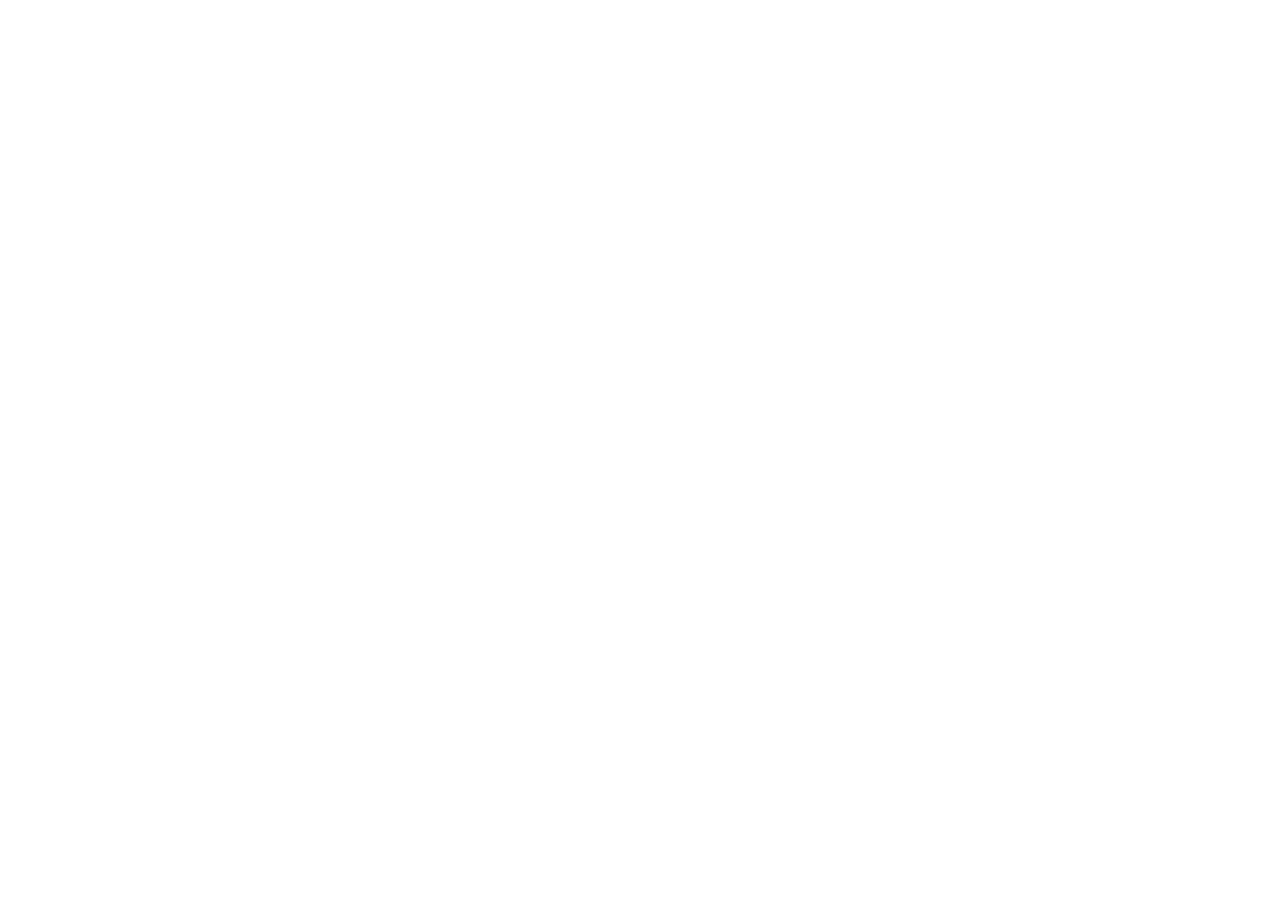
==== commit 56a69437: "Preview retired: redirect all pages to bjorn.ae Co-Authored-By: Claude Opus 5.5 <noreply@anthropic.c" ====
--- a/about/index.html
+++ b/about/index.html
@@ -1,182 +1,8 @@
-<!DOCTYPE html>
-<html lang="en">
-<head>
-<meta charset="utf-8">
-<meta name="viewport" content="width=device-width, initial-scale=1, viewport-fit=cover">
-<title>About | Bjorn International Brokerage</title>
-<meta name="description" content="Bjorn International Brokerage is a global yacht brokerage and management house, headquartered in Dubai, specialising in off-market, distressed and new-build transactions for yachts of 50–120 metres.">
-<meta property="og:title" content="About | Bjorn International Brokerage">
-<meta property="og:description" content="Bjorn International Brokerage is a global yacht brokerage and management house, headquartered in Dubai, specialising in off-market, distressed and new-build transactions for yachts of 50–120 metres.">
-<meta property="og:type" content="website">
-<meta name="theme-color" content="#080B0E">
-<link rel="icon" href="../assets/favicon.svg" type="image/svg+xml">
-<link rel="preload" href="../assets/logo/bjorn-mark.svg" as="image">
-<meta name="robots" content="noindex, nofollow">
-<link rel="preload" href="../assets/fonts/cormorant-garamond-latin-300-normal.woff2" as="font" type="font/woff2" crossorigin>
-<link rel="preload" href="../assets/fonts/manrope-latin-300-normal.woff2" as="font" type="font/woff2" crossorigin>
-<link rel="stylesheet" href="../assets/site.css">
-</head>
-<body>
-<a class="skip" href="#main">Skip to content</a>
-
-<header class="site-head" id="head">
-  <div class="head-inner">
-    <a href="../" class="mark"><img src="../assets/logo/bjorn-mark.svg" alt="Bjorn International Brokerage" width="230" height="79"></a>
-    <nav class="nav" aria-label="Main">
-      <a href="../about/" aria-current="page">About</a>
-      <a href="../new-construction/">New Construction</a>
-      <a href="../off-market/">Off Market</a>
-      <a href="../yacht-management/">Management</a>
-      <a href="../contact/">Contact</a>
-      <a class="btn" href="../contact/">Private enquiry</a>
-      <span class="clock" aria-label="Local time in Dubai">Dubai <em id="clock">--:--</em></span>
-    </nav>
-    <button class="menu-btn" id="menuOpen" aria-expanded="false" aria-controls="drawer">Menu</button>
-  </div>
-</header>
-
-<div class="drawer" id="drawer" aria-hidden="true" inert>
-  <button class="close" id="menuClose">Close</button>
-  <a href="../">Home</a>
-  <a href="../about/" aria-current="page">About</a>
-  <a href="../new-construction/">New Construction</a>
-  <a href="../off-market/">Off Market & Distressed Sales</a>
-  <a href="../yacht-management/">Yacht Management</a>
-  <a href="../contact/">Contact</a>
-  <div class="drawer-contact">Kasper Jakobsen<a href="mailto:kasper@bjorn.ae?subject=Private%20enquiry">kasper@bjorn.ae</a><a href="tel:+971586887400">+971 58 688 7400</a><a href="https://wa.me/971586887400?text=Hello%20Kasper%2C%20I%27d%20like%20to%20discuss%20a%20private%20enquiry." target="_blank" rel="noopener">WhatsApp</a></div>
-</div>
-
-<main id="top">
-  <section class="page-hero plain">
-    
-    <div class="wrap" id="main">
-      <div><nav class="crumb" aria-label="Breadcrumb"><a href="../">Home</a><span aria-hidden="true">/</span><span>About</span></nav>
-        <h1><span><i>A private brokerage,</i></span><span><i>by design.</i></span></h1>
-        <p class="lead">Bjorn International Brokerage is a global yacht brokerage and management house specialising in the sale, purchase, construction and management of motor yachts between 50 and 120 metres.</p>
-        </div>
-    </div>
-  </section>
-
-  <section class="band">
-    <div class="wrap split">
-      <div class="place"><strong>Headquarters</strong>Dubai, United Arab Emirates</div>
-      <div>
-        <p class="statement">Headquartered in Dubai, we work principally with private owners and family offices from North America and Asia, and the great majority of our work is never publicly listed.</p>
-      </div>
-    </div>
-  </section>
-
-  <section class="quote band alt">
-    <div class="wrap split">
-      <div class="place"><strong>Principle</strong>From first conversation to closing</div>
-      <blockquote>Discretion is at the heart of everything we do, and it is the reason our clients return to us, transaction after transaction.</blockquote>
-    </div>
-  </section>
-
-  <section class="record" style="background:var(--abyss);border-bottom:0">
-    <div class="wrap sec-head">
-      <div class="place"><strong>Selected work</strong>Construction, management and sales</div>
-      <h2>Our track record</h2>
-    </div>
-    <div class="wrap">
-      <div class="ledger">
-        <div class="ledger-row"><span class="k">New construction</span><span class="v">Amels 80, Project 8007</span><span class="d">Representing the buyer of the largest yacht in the Amels Limited Editions range, due for delivery in spring 2029.</span></div>
-        <div class="ledger-row"><span class="k">Yacht management</span><span class="v">Yachts from 30 to 80 metres</span><span class="d">Full management of yachts built by yards including Van der Valk, San Lorenzo, Amels and Sunseeker.</span></div>
-        <div class="ledger-row"><span class="k">Off-market sales</span><span class="v">A standing private portfolio</span><span class="d">Opportunities from leading European shipyards and owners worldwide.</span></div>
-        <div class="ledger-row"><span class="k">Distressed and build-position sales</span><span class="v">Time-sensitive transactions</span><span class="d">Structuring and completing time-sensitive sales, and the resale of new-build positions ahead of delivery.</span></div>
-      </div>
-    </div>
-  </section>
-
-  <section class="band alt">
-    <div class="wrap media-split">
-      <div class="origin" aria-hidden="true">
-        <span class="yr">Where it started</span>
-        <div><strong>Seven Yachts</strong>
-          <ul><li>Operation<b>Day charter</b></li><li>Fleet<b>Company-owned vessels</b></li><li>Base<b>Bulgari Yacht Club</b></li><li>Location<b>Jumeirah Bay Island</b></li></ul>
-        </div>
-      </div>
-      <div>
-        <div class="place" style="margin-bottom:22px"><strong>Background</strong>Seven Yachts, Bulgari Yacht Club</div>
-        <h2>Built on operating experience</h2>
-        <p class="big">Our roots are in owning and operating yachts, not only selling them.</p>
-        <p>The team’s experience goes back to Seven Yachts, which grew into the UAE’s largest day charter operation of company-owned vessels, based at the Bulgari Yacht Club on Jumeirah Bay Island. Building and running that fleet means we understand the full cost and reality of ownership, and advise accordingly.</p>
-      </div>
-    </div>
-  </section>
-
-  <section class="band">
-    <div class="wrap">
-      <div class="sec-head">
-        <div class="place"><strong>Our difference</strong>Why clients return</div>
-        <h2>What sets us apart</h2>
-      </div>
-      <div class="pillars">
-        <div class="pillar"><h3>Discretion</h3><p>Confidentiality is the default, from the first conversation to closing.</p></div>
-        <div class="pillar"><h3>An owner’s perspective</h3><p>We have bought, crewed, run and maintained yachts ourselves.</p></div>
-        <div class="pillar"><h3>Certainty in complex deals</h3><p>Distressed, time-sensitive and pre-delivery transactions are a core part of our business, not an exception.</p></div>
-        <div class="pillar"><h3>Global reach</h3><p>Relationships with shipyards, owners and representatives across Europe, North America, Asia and the Gulf.</p></div>
-      </div>
-    </div>
-  </section>
-
-  <section class="band alt">
-    <div class="wrap">
-      <div class="sec-head">
-        <div class="place"><strong>The team</strong>Owner & Managing Director</div>
-        <h2>Leadership</h2>
-      </div>
-      <div class="profile">
-        <div class="monogram" aria-hidden="true">KJ</div>
-        <div>
-          <h3>Kasper Jakobsen</h3>
-          <div class="role">Owner & Managing Director</div>
-          <p>Kasper has spent more than a decade in yachting, from sales and charter brokerage to founding Seven Yachts, which he built into the UAE’s largest day charter operation of company-owned vessels. He leads the firm’s brokerage, new-construction and management work.</p>
-          <div class="hero-actions"><a class="btn" href="mailto:kasper@bjorn.ae?subject=Private%20enquiry">Write to Kasper</a><a class="link" href="https://wa.me/971586887400?text=Hello%20Kasper%2C%20I%27d%20like%20to%20discuss%20a%20private%20enquiry." target="_blank" rel="noopener">WhatsApp</a></div>
-        </div>
-      </div>
-    </div>
-  </section>
-
-  <a class="next" href="../new-construction/">
-    <div class="wrap"><div><small>Next</small><strong>New Construction & Build Positions</strong></div><span class="go" aria-hidden="true"><svg viewBox="0 0 24 24" fill="none" stroke="currentColor" stroke-width="1.4" aria-hidden="true"><path d="M4 12h15M13 6l6 6-6 6"/></svg></span></div>
-  </a>
-
-<section class="closing" id="contact">
-    <canvas class="sea" aria-hidden="true"></canvas>
-    <div class="wrap">
-      <h2>Every conversation starts privately.</h2>
-      <p class="sub">Enquiries are handled personally and in confidence.</p>
-      <div class="person"><b>Kasper Jakobsen</b><span>Owner / Managing Director</span></div>
-      <div class="lines">
-        <div class="cline"><span class="k">Email</span><a class="v" href="mailto:kasper@bjorn.ae?subject=Private%20enquiry">kasper@bjorn.ae</a><button class="copy-btn" data-copy="kasper@bjorn.ae">Copy</button><a class="go" href="mailto:kasper@bjorn.ae?subject=Private%20enquiry" aria-label="Write an email"><svg viewBox="0 0 24 24" fill="none" stroke="currentColor" stroke-width="1.4" aria-hidden="true"><path d="M4 12h15M13 6l6 6-6 6"/></svg></a></div>
-        <div class="cline"><span class="k">Phone</span><a class="v" href="tel:+971586887400">+971 58 688 7400</a><button class="copy-btn" data-copy="+971586887400">Copy</button><a class="go" href="tel:+971586887400" aria-label="Call"><svg viewBox="0 0 24 24" fill="none" stroke="currentColor" stroke-width="1.4" aria-hidden="true"><path d="M4 12h15M13 6l6 6-6 6"/></svg></a></div>
-        <div class="cline"><span class="k">WhatsApp</span><a class="v" href="https://wa.me/971586887400?text=Hello%20Kasper%2C%20I%27d%20like%20to%20discuss%20a%20private%20enquiry." target="_blank" rel="noopener">Message Kasper</a><span></span><a class="go" href="https://wa.me/971586887400?text=Hello%20Kasper%2C%20I%27d%20like%20to%20discuss%20a%20private%20enquiry." target="_blank" rel="noopener" aria-label="Open WhatsApp"><svg viewBox="0 0 24 24" fill="none" stroke="currentColor" stroke-width="1.4" aria-hidden="true"><path d="M4 12h15M13 6l6 6-6 6"/></svg></a></div>
-      </div>
-      <p class="sr" aria-live="polite" id="copied"></p>
-    </div>
-  </section>
-</main>
-
-<nav class="dock" id="dock" aria-label="Quick contact">
-  <a href="mailto:kasper@bjorn.ae?subject=Private%20enquiry">Email</a>
-  <a href="https://wa.me/971586887400?text=Hello%20Kasper%2C%20I%27d%20like%20to%20discuss%20a%20private%20enquiry." target="_blank" rel="noopener">WhatsApp</a>
-  <a href="tel:+971586887400">Call</a>
-</nav>
-
-<footer>
-  <div class="wrap">
-    <div class="foot">
-      <a href="../" class="mark"><img src="../assets/logo/bjorn-logo.svg" alt="Bjorn International Brokerage" width="232" height="107" loading="lazy"></a>
-      <address>Global yacht brokerage & management<br>Headquarters: Dubai, UAE<br><a href="mailto:kasper@bjorn.ae">kasper@bjorn.ae</a> · <a href="tel:+971586887400">+971 58 688 7400</a> · <a href="https://wa.me/971586887400?text=Hello%20Kasper%2C%20I%27d%20like%20to%20discuss%20a%20private%20enquiry." target="_blank" rel="noopener">WhatsApp</a></address>
-      <nav aria-label="Footer">
-        <a href="../about/">About</a><a href="../new-construction/">New Construction</a><a href="../off-market/">Off Market & Distressed Sales</a><a href="../yacht-management/">Yacht Management</a><a href="../contact/">Contact</a>
-      </nav>
-    </div>
-    <p class="copy">© 2026 Bjorn International Brokerage. All rights reserved.</p>
-  </div>
-</footer>
-
-<script src="../assets/site.js"></script>
-</body>
-</html>
+<!doctype html>
+<html lang="en"><head><meta charset="utf-8">
+<title>Bjorn International Brokerage</title>
+<meta name="robots" content="noindex">
+<link rel="canonical" href="https://bjorn.ae/about/">
+<meta http-equiv="refresh" content="0; url=https://bjorn.ae/about/">
+<script>location.replace("https://bjorn.ae/about/")</script>
+</head><body><p>Moved to <a href="https://bjorn.ae/about/">bjorn.ae</a>.</p></body></html>
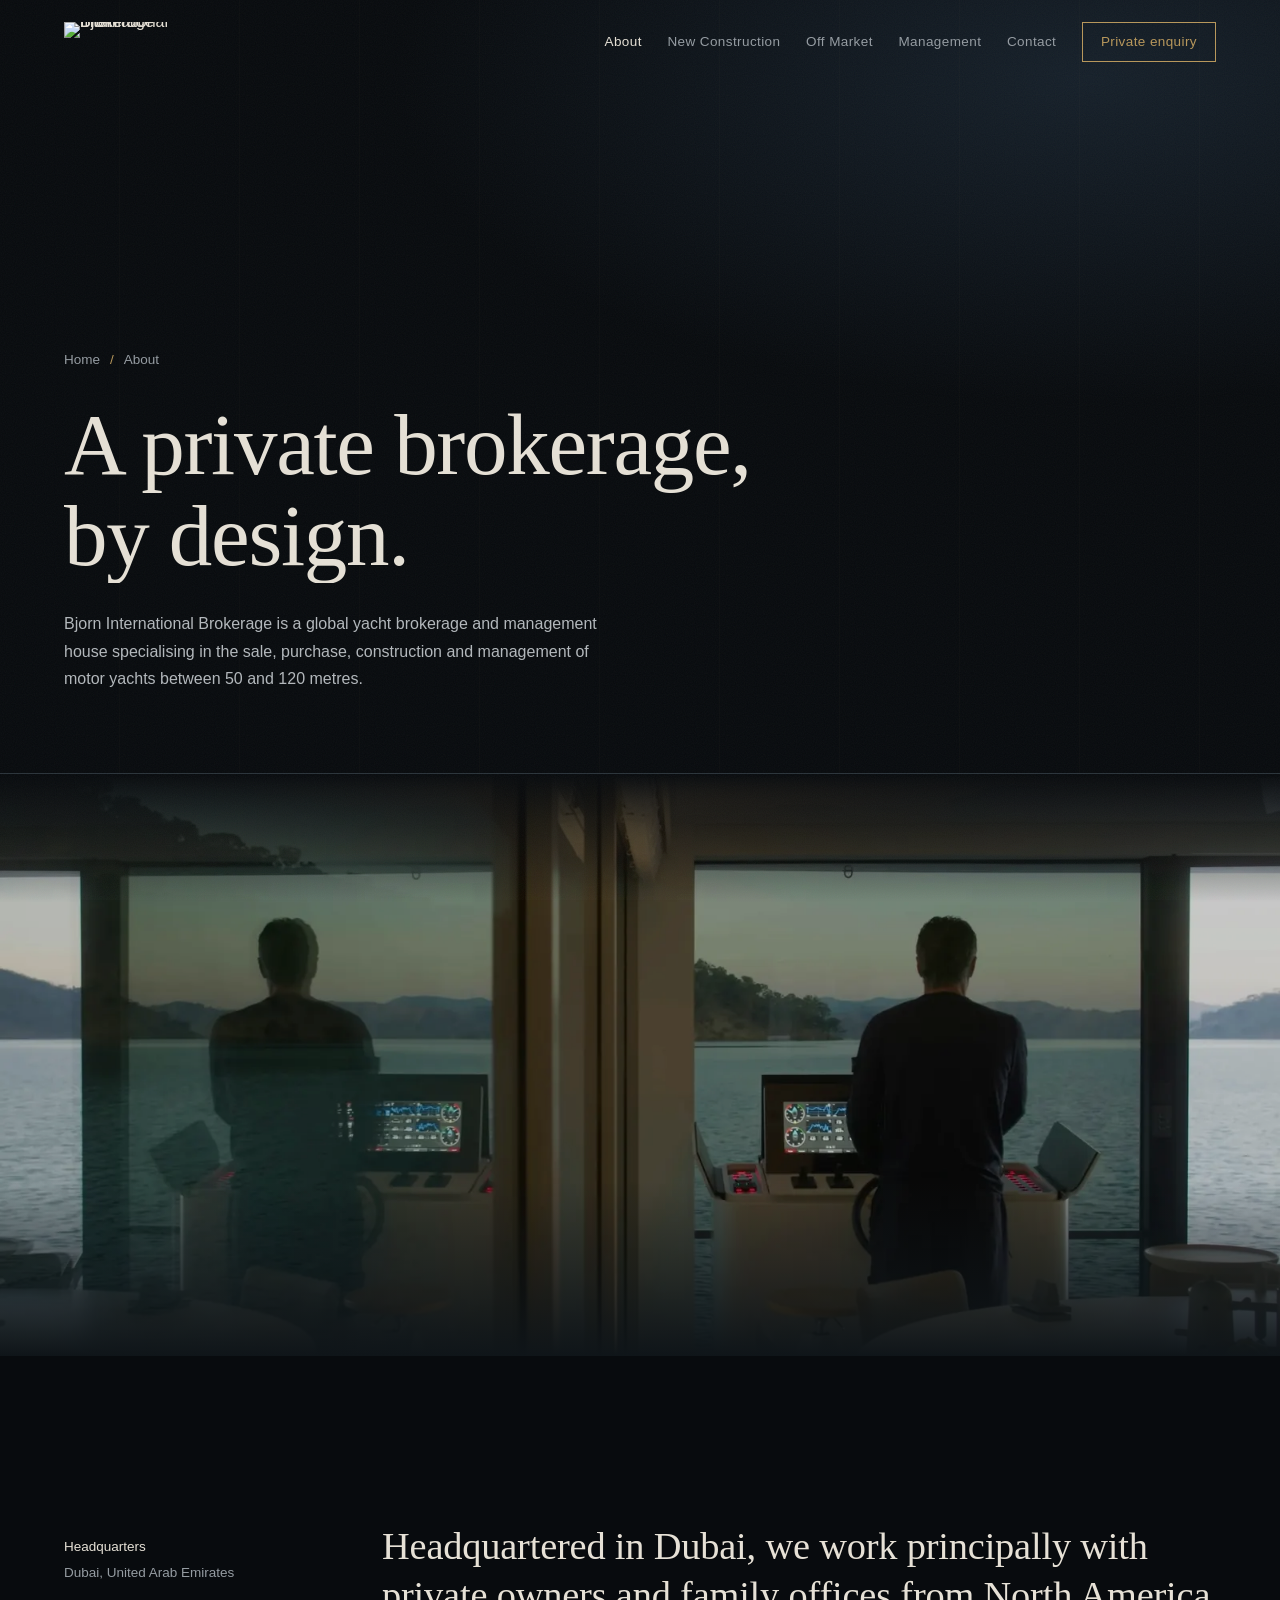
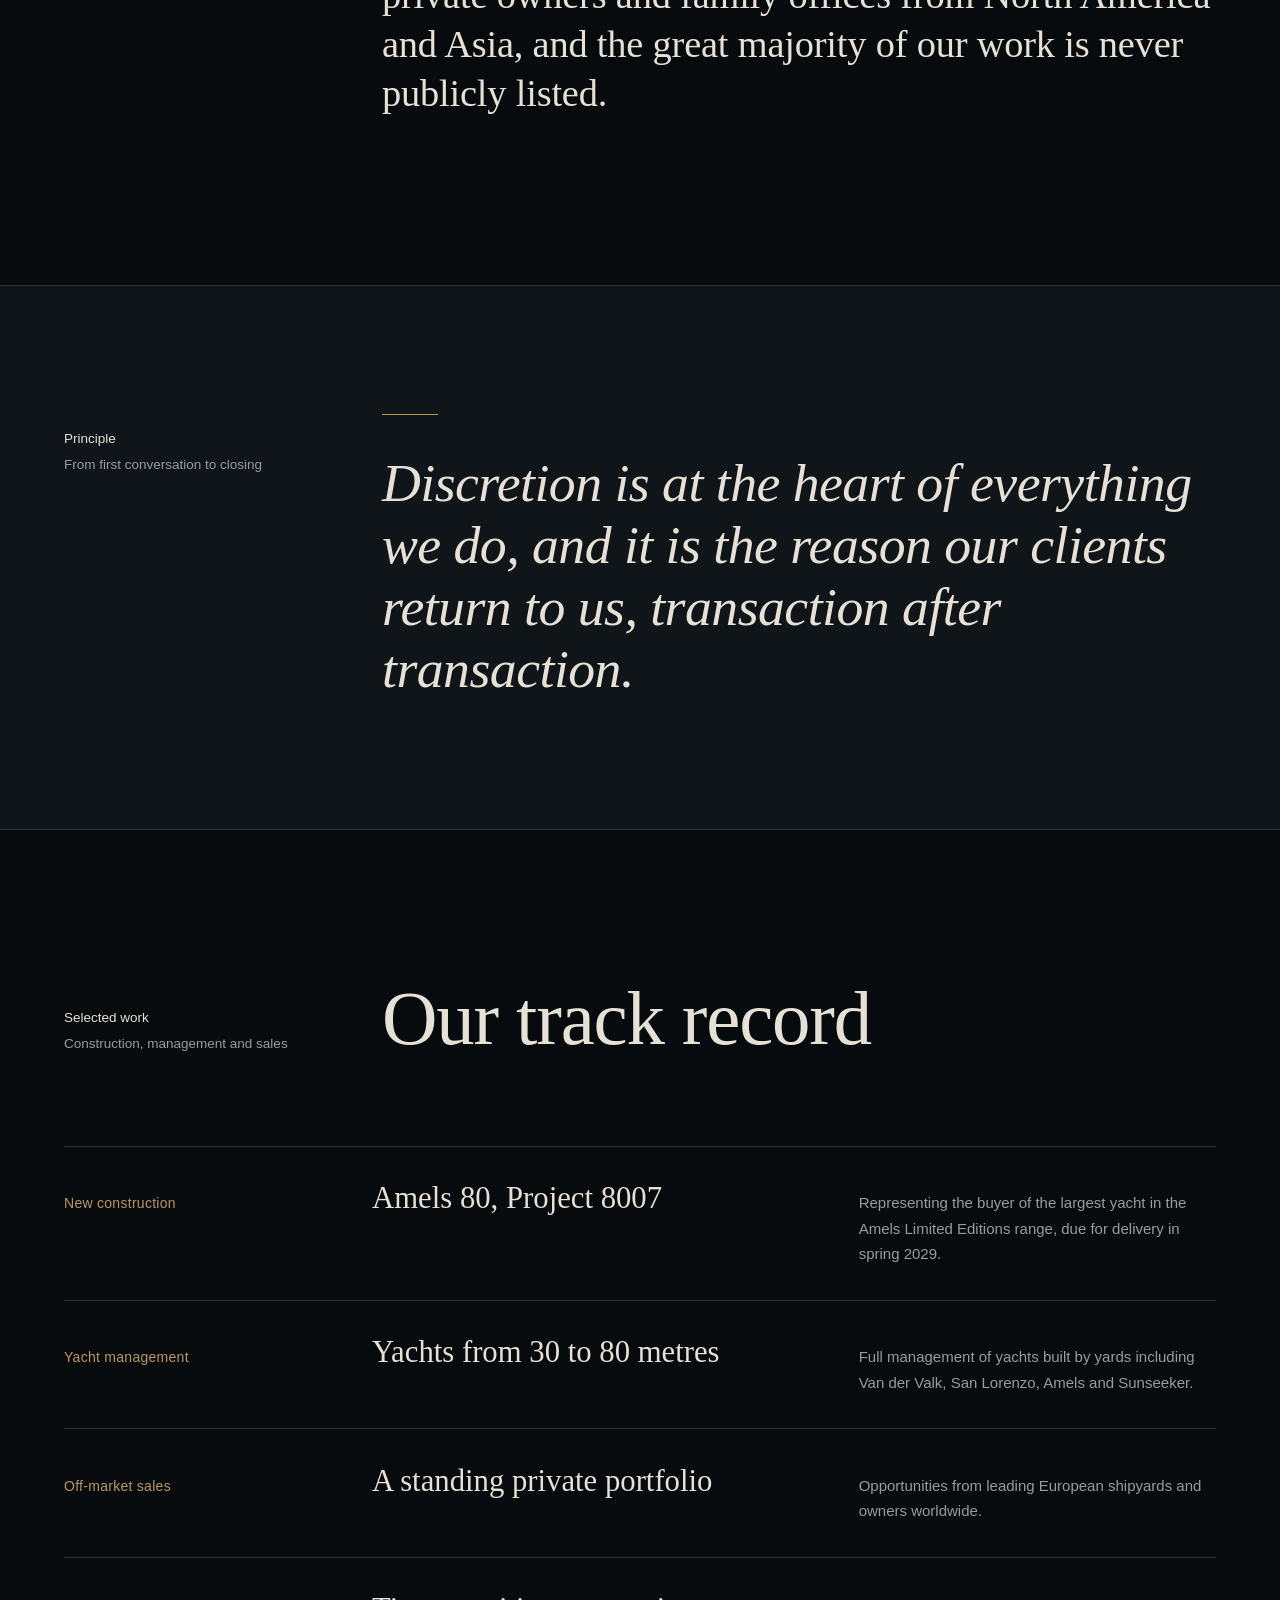
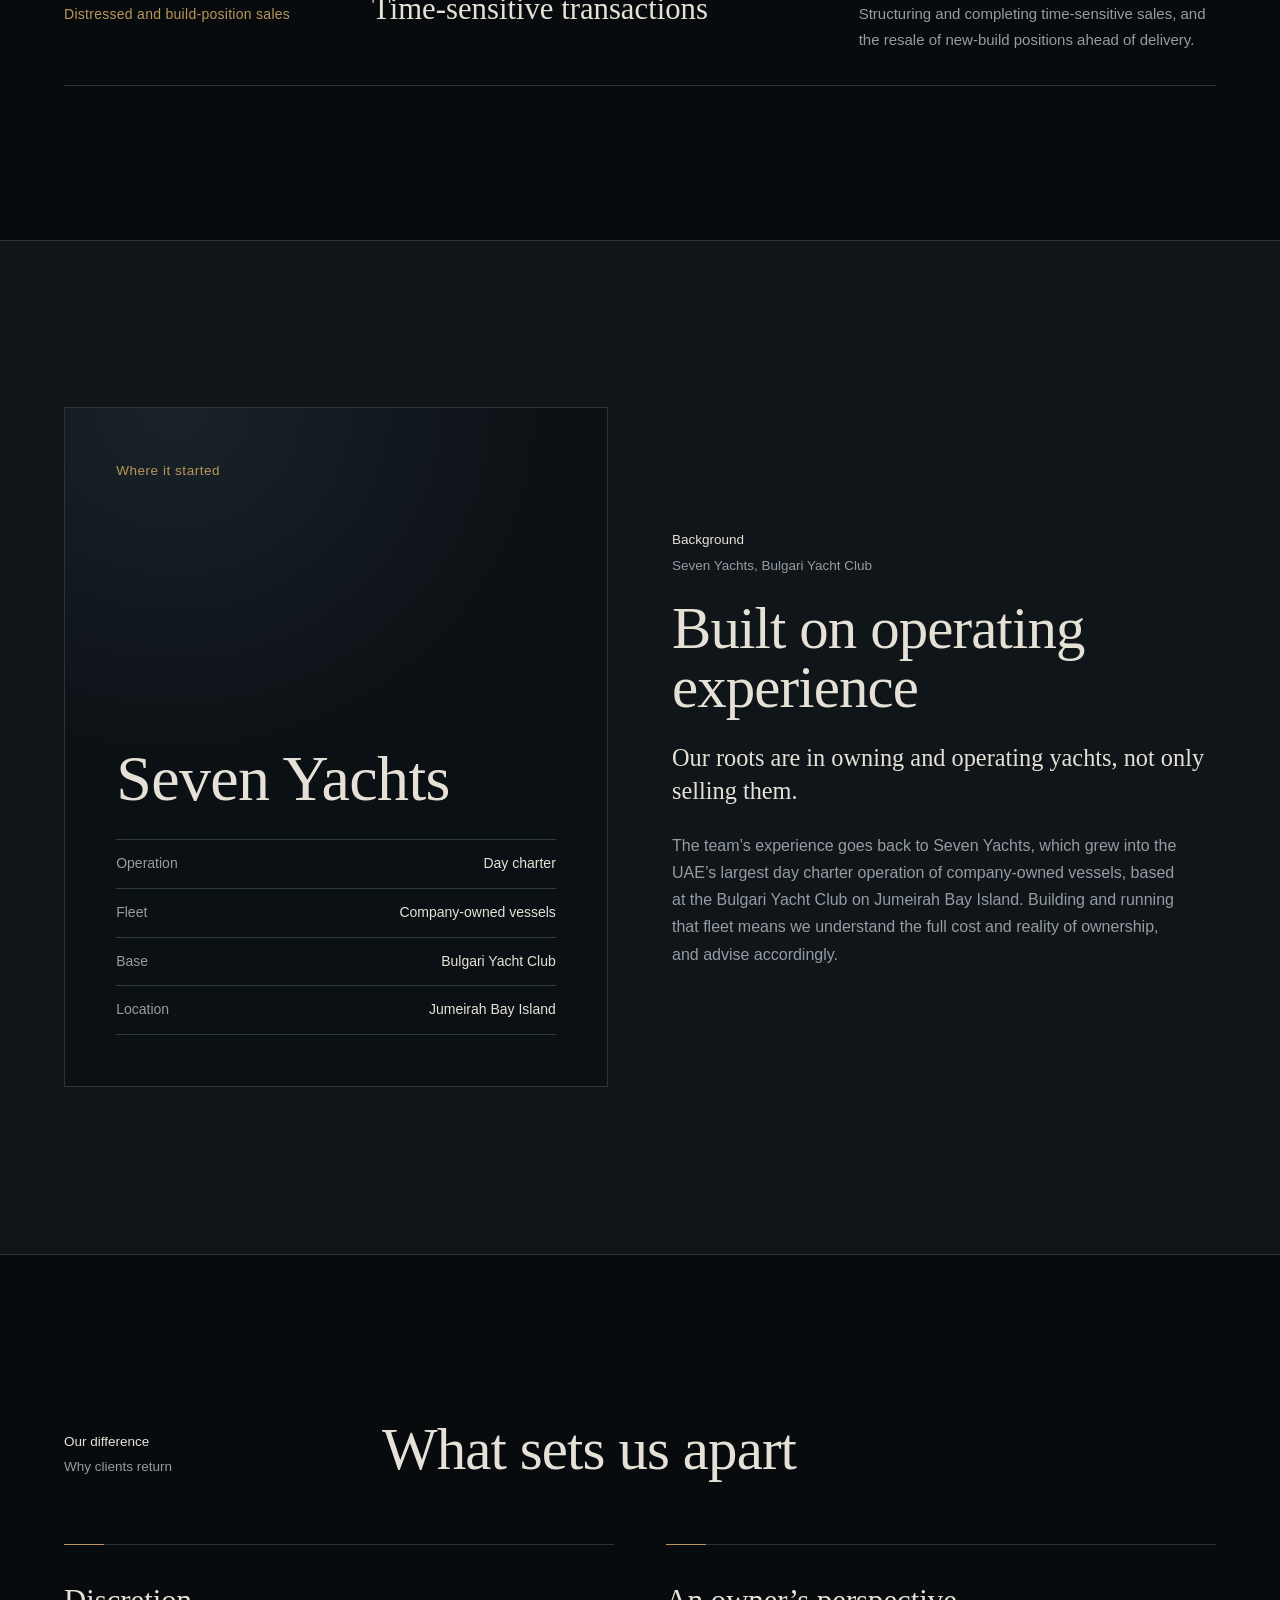
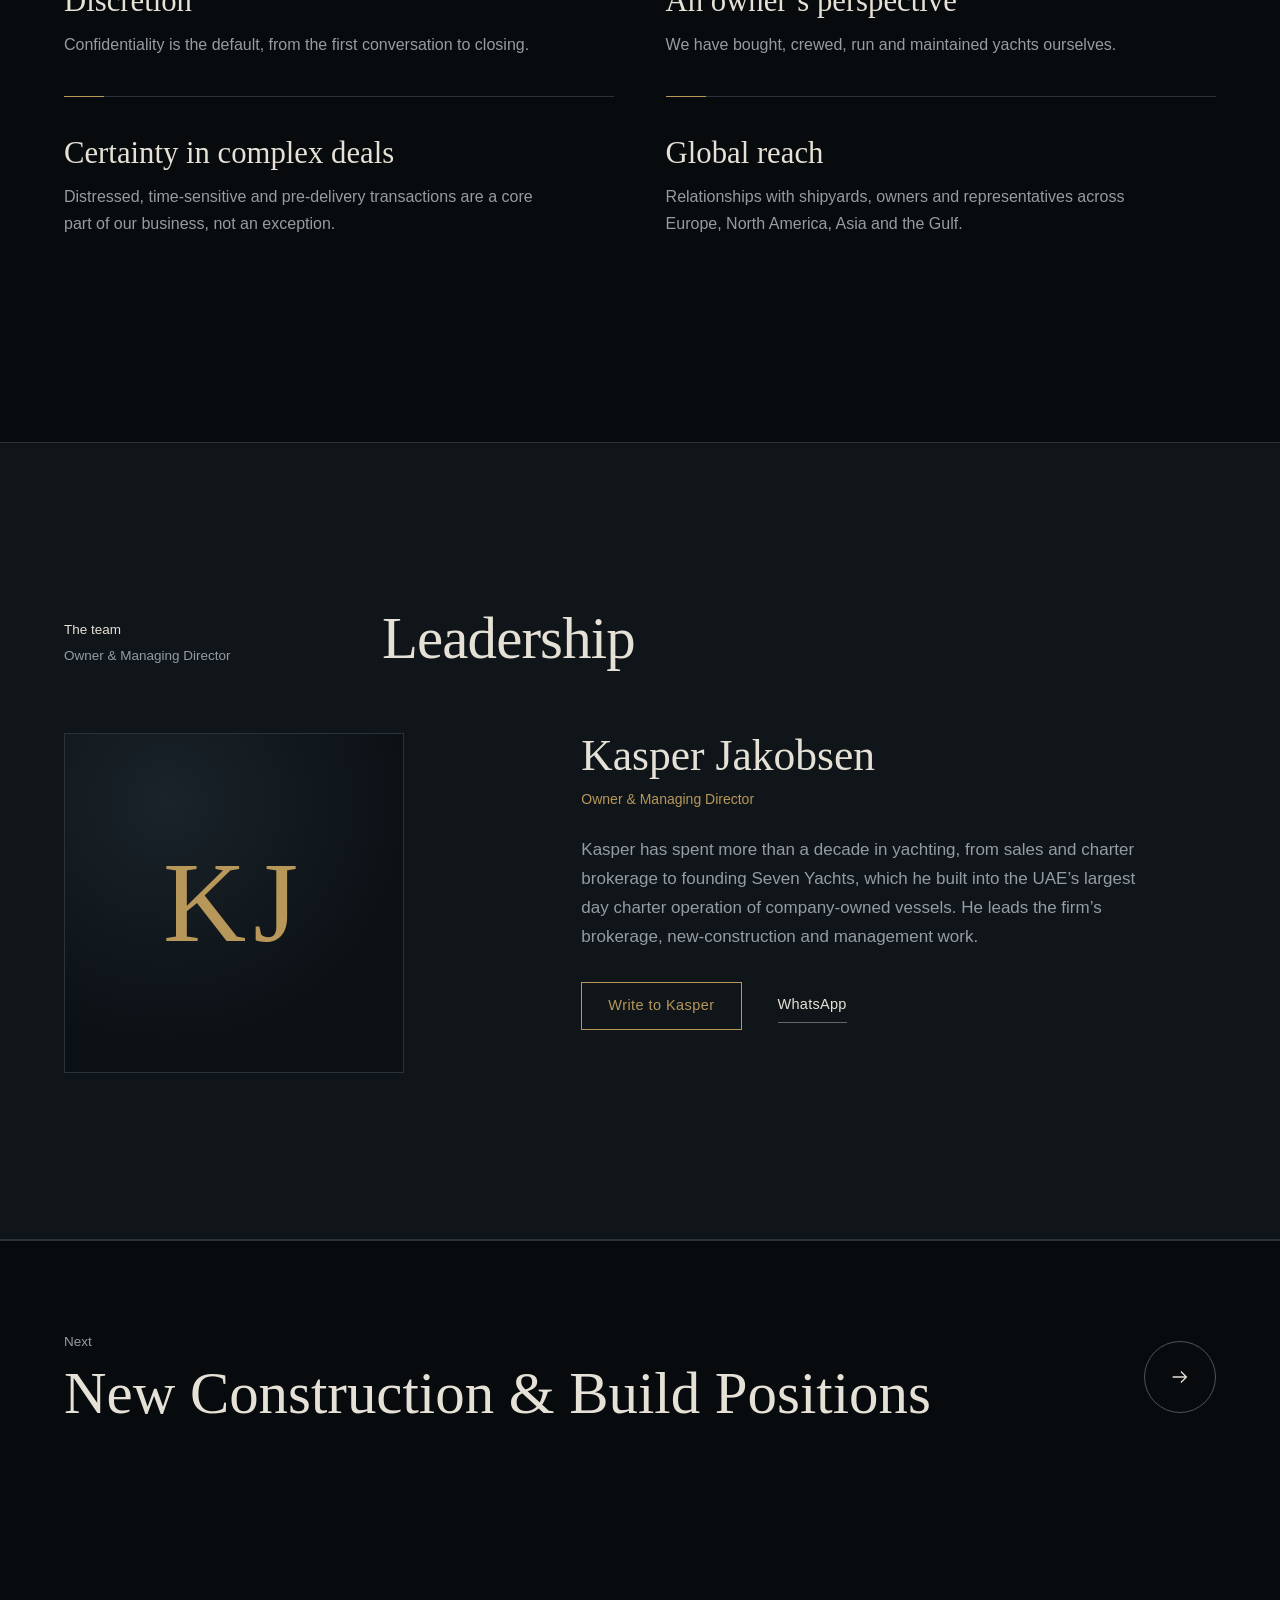
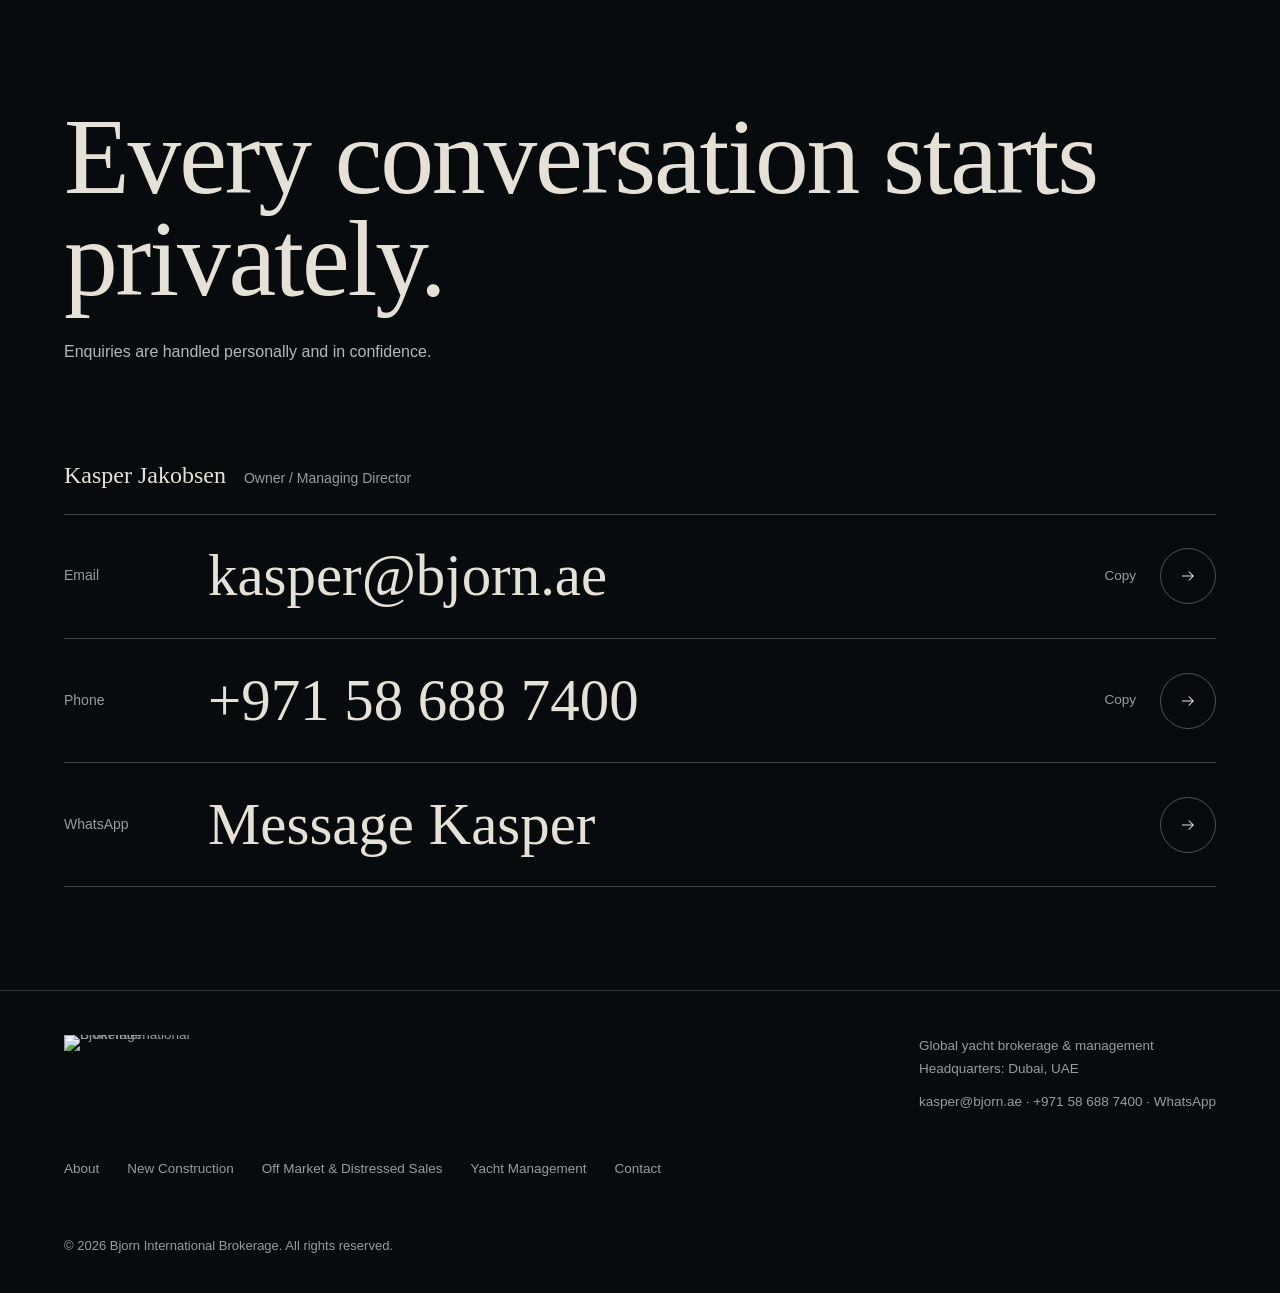
==== commit 2f33b464: "Images: larger superyacht on homepage, one image per inner page Co-Authored-By: Claude Opus 5.5 <nor" ====
--- a/about/index.html
+++ b/about/index.html
@@ -1,8 +1,186 @@
-<!doctype html>
-<html lang="en"><head><meta charset="utf-8">
-<title>Bjorn International Brokerage</title>
-<meta name="robots" content="noindex">
-<link rel="canonical" href="https://bjorn.ae/about/">
-<meta http-equiv="refresh" content="0; url=https://bjorn.ae/about/">
-<script>location.replace("https://bjorn.ae/about/")</script>
-</head><body><p>Moved to <a href="https://bjorn.ae/about/">bjorn.ae</a>.</p></body></html>
+<!DOCTYPE html>
+<html lang="en">
+<head>
+<meta charset="utf-8">
+<meta name="viewport" content="width=device-width, initial-scale=1, viewport-fit=cover">
+<title>About | Bjorn International Brokerage</title>
+<meta name="description" content="Bjorn International Brokerage is a global yacht brokerage and management house, headquartered in Dubai, specialising in off-market, distressed and new-build transactions for yachts of 50–120 metres.">
+<meta property="og:title" content="About | Bjorn International Brokerage">
+<meta property="og:description" content="Bjorn International Brokerage is a global yacht brokerage and management house, headquartered in Dubai, specialising in off-market, distressed and new-build transactions for yachts of 50–120 metres.">
+<meta property="og:type" content="website">
+<meta name="theme-color" content="#080B0E">
+<link rel="icon" href="../assets/favicon.svg" type="image/svg+xml">
+<link rel="preload" href="../assets/logo/bjorn-mark.svg" as="image">
+<meta name="robots" content="noindex, nofollow">
+<link rel="preload" href="../assets/fonts/cormorant-garamond-latin-300-normal.woff2" as="font" type="font/woff2" crossorigin>
+<link rel="preload" href="../assets/fonts/manrope-latin-300-normal.woff2" as="font" type="font/woff2" crossorigin>
+<link rel="stylesheet" href="../assets/site.css">
+</head>
+<body>
+<a class="skip" href="#main">Skip to content</a>
+
+<header class="site-head" id="head">
+  <div class="head-inner">
+    <a href="../" class="mark"><img src="../assets/logo/bjorn-mark.svg" alt="Bjorn International Brokerage" width="230" height="79"></a>
+    <nav class="nav" aria-label="Main">
+      <a href="../about/" aria-current="page">About</a>
+      <a href="../new-construction/">New Construction</a>
+      <a href="../off-market/">Off Market</a>
+      <a href="../yacht-management/">Management</a>
+      <a href="../contact/">Contact</a>
+      <a class="btn" href="../contact/">Private enquiry</a>
+      <span class="clock" aria-label="Local time in Dubai">Dubai <em id="clock">--:--</em></span>
+    </nav>
+    <button class="menu-btn" id="menuOpen" aria-expanded="false" aria-controls="drawer">Menu</button>
+  </div>
+</header>
+
+<div class="drawer" id="drawer" aria-hidden="true" inert>
+  <button class="close" id="menuClose">Close</button>
+  <a href="../">Home</a>
+  <a href="../about/" aria-current="page">About</a>
+  <a href="../new-construction/">New Construction</a>
+  <a href="../off-market/">Off Market & Distressed Sales</a>
+  <a href="../yacht-management/">Yacht Management</a>
+  <a href="../contact/">Contact</a>
+  <div class="drawer-contact">Kasper Jakobsen<a href="mailto:kasper@bjorn.ae?subject=Private%20enquiry">kasper@bjorn.ae</a><a href="tel:+971586887400">+971 58 688 7400</a><a href="https://wa.me/971586887400?text=Hello%20Kasper%2C%20I%27d%20like%20to%20discuss%20a%20private%20enquiry." target="_blank" rel="noopener">WhatsApp</a></div>
+</div>
+
+<main id="top">
+  <section class="page-hero plain">
+    
+    <div class="wrap" id="main">
+      <div><nav class="crumb" aria-label="Breadcrumb"><a href="../">Home</a><span aria-hidden="true">/</span><span>About</span></nav>
+        <h1><span><i>A private brokerage,</i></span><span><i>by design.</i></span></h1>
+        <p class="lead">Bjorn International Brokerage is a global yacht brokerage and management house specialising in the sale, purchase, construction and management of motor yachts between 50 and 120 metres.</p>
+        </div>
+    </div>
+  </section>
+
+  <figure class="still wide">
+    <img src="../assets/img/about-helm.webp" srcset="../assets/img/about-helm-800.webp 800w, ../assets/img/about-helm.webp 1600w" sizes="100vw" loading="lazy" decoding="async" alt="Owner at the helm station of a yacht at dusk, looking out over calm water" width="1600" height="727">
+  </figure>
+
+  <section class="band">
+    <div class="wrap split">
+      <div class="place"><strong>Headquarters</strong>Dubai, United Arab Emirates</div>
+      <div>
+        <p class="statement">Headquartered in Dubai, we work principally with private owners and family offices from North America and Asia, and the great majority of our work is never publicly listed.</p>
+      </div>
+    </div>
+  </section>
+
+  <section class="quote band alt">
+    <div class="wrap split">
+      <div class="place"><strong>Principle</strong>From first conversation to closing</div>
+      <blockquote>Discretion is at the heart of everything we do, and it is the reason our clients return to us, transaction after transaction.</blockquote>
+    </div>
+  </section>
+
+  <section class="record" style="background:var(--abyss);border-bottom:0">
+    <div class="wrap sec-head">
+      <div class="place"><strong>Selected work</strong>Construction, management and sales</div>
+      <h2>Our track record</h2>
+    </div>
+    <div class="wrap">
+      <div class="ledger">
+        <div class="ledger-row"><span class="k">New construction</span><span class="v">Amels 80, Project 8007</span><span class="d">Representing the buyer of the largest yacht in the Amels Limited Editions range, due for delivery in spring 2029.</span></div>
+        <div class="ledger-row"><span class="k">Yacht management</span><span class="v">Yachts from 30 to 80 metres</span><span class="d">Full management of yachts built by yards including Van der Valk, San Lorenzo, Amels and Sunseeker.</span></div>
+        <div class="ledger-row"><span class="k">Off-market sales</span><span class="v">A standing private portfolio</span><span class="d">Opportunities from leading European shipyards and owners worldwide.</span></div>
+        <div class="ledger-row"><span class="k">Distressed and build-position sales</span><span class="v">Time-sensitive transactions</span><span class="d">Structuring and completing time-sensitive sales, and the resale of new-build positions ahead of delivery.</span></div>
+      </div>
+    </div>
+  </section>
+
+  <section class="band alt">
+    <div class="wrap media-split">
+      <div class="origin" aria-hidden="true">
+        <span class="yr">Where it started</span>
+        <div><strong>Seven Yachts</strong>
+          <ul><li>Operation<b>Day charter</b></li><li>Fleet<b>Company-owned vessels</b></li><li>Base<b>Bulgari Yacht Club</b></li><li>Location<b>Jumeirah Bay Island</b></li></ul>
+        </div>
+      </div>
+      <div>
+        <div class="place" style="margin-bottom:22px"><strong>Background</strong>Seven Yachts, Bulgari Yacht Club</div>
+        <h2>Built on operating experience</h2>
+        <p class="big">Our roots are in owning and operating yachts, not only selling them.</p>
+        <p>The team’s experience goes back to Seven Yachts, which grew into the UAE’s largest day charter operation of company-owned vessels, based at the Bulgari Yacht Club on Jumeirah Bay Island. Building and running that fleet means we understand the full cost and reality of ownership, and advise accordingly.</p>
+      </div>
+    </div>
+  </section>
+
+  <section class="band">
+    <div class="wrap">
+      <div class="sec-head">
+        <div class="place"><strong>Our difference</strong>Why clients return</div>
+        <h2>What sets us apart</h2>
+      </div>
+      <div class="pillars">
+        <div class="pillar"><h3>Discretion</h3><p>Confidentiality is the default, from the first conversation to closing.</p></div>
+        <div class="pillar"><h3>An owner’s perspective</h3><p>We have bought, crewed, run and maintained yachts ourselves.</p></div>
+        <div class="pillar"><h3>Certainty in complex deals</h3><p>Distressed, time-sensitive and pre-delivery transactions are a core part of our business, not an exception.</p></div>
+        <div class="pillar"><h3>Global reach</h3><p>Relationships with shipyards, owners and representatives across Europe, North America, Asia and the Gulf.</p></div>
+      </div>
+    </div>
+  </section>
+
+  <section class="band alt">
+    <div class="wrap">
+      <div class="sec-head">
+        <div class="place"><strong>The team</strong>Owner & Managing Director</div>
+        <h2>Leadership</h2>
+      </div>
+      <div class="profile">
+        <div class="monogram" aria-hidden="true">KJ</div>
+        <div>
+          <h3>Kasper Jakobsen</h3>
+          <div class="role">Owner & Managing Director</div>
+          <p>Kasper has spent more than a decade in yachting, from sales and charter brokerage to founding Seven Yachts, which he built into the UAE’s largest day charter operation of company-owned vessels. He leads the firm’s brokerage, new-construction and management work.</p>
+          <div class="hero-actions"><a class="btn" href="mailto:kasper@bjorn.ae?subject=Private%20enquiry">Write to Kasper</a><a class="link" href="https://wa.me/971586887400?text=Hello%20Kasper%2C%20I%27d%20like%20to%20discuss%20a%20private%20enquiry." target="_blank" rel="noopener">WhatsApp</a></div>
+        </div>
+      </div>
+    </div>
+  </section>
+
+  <a class="next" href="../new-construction/">
+    <div class="wrap"><div><small>Next</small><strong>New Construction & Build Positions</strong></div><span class="go" aria-hidden="true"><svg viewBox="0 0 24 24" fill="none" stroke="currentColor" stroke-width="1.4" aria-hidden="true"><path d="M4 12h15M13 6l6 6-6 6"/></svg></span></div>
+  </a>
+
+<section class="closing" id="contact">
+    <canvas class="sea" aria-hidden="true"></canvas>
+    <div class="wrap">
+      <h2>Every conversation starts privately.</h2>
+      <p class="sub">Enquiries are handled personally and in confidence.</p>
+      <div class="person"><b>Kasper Jakobsen</b><span>Owner / Managing Director</span></div>
+      <div class="lines">
+        <div class="cline"><span class="k">Email</span><a class="v" href="mailto:kasper@bjorn.ae?subject=Private%20enquiry">kasper@bjorn.ae</a><button class="copy-btn" data-copy="kasper@bjorn.ae">Copy</button><a class="go" href="mailto:kasper@bjorn.ae?subject=Private%20enquiry" aria-label="Write an email"><svg viewBox="0 0 24 24" fill="none" stroke="currentColor" stroke-width="1.4" aria-hidden="true"><path d="M4 12h15M13 6l6 6-6 6"/></svg></a></div>
+        <div class="cline"><span class="k">Phone</span><a class="v" href="tel:+971586887400">+971 58 688 7400</a><button class="copy-btn" data-copy="+971586887400">Copy</button><a class="go" href="tel:+971586887400" aria-label="Call"><svg viewBox="0 0 24 24" fill="none" stroke="currentColor" stroke-width="1.4" aria-hidden="true"><path d="M4 12h15M13 6l6 6-6 6"/></svg></a></div>
+        <div class="cline"><span class="k">WhatsApp</span><a class="v" href="https://wa.me/971586887400?text=Hello%20Kasper%2C%20I%27d%20like%20to%20discuss%20a%20private%20enquiry." target="_blank" rel="noopener">Message Kasper</a><span></span><a class="go" href="https://wa.me/971586887400?text=Hello%20Kasper%2C%20I%27d%20like%20to%20discuss%20a%20private%20enquiry." target="_blank" rel="noopener" aria-label="Open WhatsApp"><svg viewBox="0 0 24 24" fill="none" stroke="currentColor" stroke-width="1.4" aria-hidden="true"><path d="M4 12h15M13 6l6 6-6 6"/></svg></a></div>
+      </div>
+      <p class="sr" aria-live="polite" id="copied"></p>
+    </div>
+  </section>
+</main>
+
+<nav class="dock" id="dock" aria-label="Quick contact">
+  <a href="mailto:kasper@bjorn.ae?subject=Private%20enquiry">Email</a>
+  <a href="https://wa.me/971586887400?text=Hello%20Kasper%2C%20I%27d%20like%20to%20discuss%20a%20private%20enquiry." target="_blank" rel="noopener">WhatsApp</a>
+  <a href="tel:+971586887400">Call</a>
+</nav>
+
+<footer>
+  <div class="wrap">
+    <div class="foot">
+      <a href="../" class="mark"><img src="../assets/logo/bjorn-logo.svg" alt="Bjorn International Brokerage" width="232" height="107" loading="lazy"></a>
+      <address>Global yacht brokerage & management<br>Headquarters: Dubai, UAE<br><a href="mailto:kasper@bjorn.ae">kasper@bjorn.ae</a> · <a href="tel:+971586887400">+971 58 688 7400</a> · <a href="https://wa.me/971586887400?text=Hello%20Kasper%2C%20I%27d%20like%20to%20discuss%20a%20private%20enquiry." target="_blank" rel="noopener">WhatsApp</a></address>
+      <nav aria-label="Footer">
+        <a href="../about/">About</a><a href="../new-construction/">New Construction</a><a href="../off-market/">Off Market & Distressed Sales</a><a href="../yacht-management/">Yacht Management</a><a href="../contact/">Contact</a>
+      </nav>
+    </div>
+    <p class="copy">© 2026 Bjorn International Brokerage. All rights reserved.</p>
+  </div>
+</footer>
+
+<script src="../assets/site.js"></script>
+</body>
+</html>
--- a/assets/site.css
+++ b/assets/site.css
@@ -0,0 +1,9 @@
+@keyframes settle{to{transform:scale(1)}}@keyframes rise{to{transform:translateY(0)}}@keyframes fade{to{opacity:1}}@keyframes marq{to{transform:translateX(-50%)}}@keyframes pulse{70%{box-shadow:0 0 0 8px transparent}to{box-shadow:0 0 0 0 transparent}}@font-face{font-family:"Cormorant Garamond";font-style:normal;font-weight:300;font-display:swap;src:url(fonts/cormorant-garamond-latin-300-normal.woff2)format("woff2")}@font-face{font-family:"Cormorant Garamond";font-style:italic;font-weight:300;font-display:swap;src:url(fonts/cormorant-garamond-latin-300-italic.woff2)format("woff2")}@font-face{font-family:"Cormorant Garamond";font-style:normal;font-weight:400;font-display:swap;src:url(fonts/cormorant-garamond-latin-400-normal.woff2)format("woff2")}@font-face{font-family:"Cormorant Garamond";font-style:normal;font-weight:500;font-display:swap;src:url(fonts/cormorant-garamond-latin-500-normal.woff2)format("woff2")}@font-face{font-family:"Manrope";font-style:normal;font-weight:300;font-display:swap;src:url(fonts/manrope-latin-300-normal.woff2)format("woff2")}@font-face{font-family:"Manrope";font-style:normal;font-weight:400;font-display:swap;src:url(fonts/manrope-latin-400-normal.woff2)format("woff2")}@font-face{font-family:"Manrope";font-style:normal;font-weight:500;font-display:swap;src:url(fonts/manrope-latin-500-normal.woff2)format("woff2")}:root{--abyss:#080B0E;--hull:#0F1519;--line:#2A333A;--bone:#E6E1D6;--fog:#959CA2;--brass:#B8975A;--brass-soft:#8A7C5F;--serif:"Cormorant Garamond","Iowan Old Style","Palatino Linotype",Georgia,serif;--sans:"Manrope","Helvetica Neue",Arial,sans-serif;--pad:clamp(20px,5vw,72px);--max:1360px;color-scheme:dark;box-sizing:border-box;padding-top:env(safe-area-inset-top,0);padding-bottom:env(safe-area-inset-bottom,0)}@media (prefers-color-scheme:dark){:root:not([data-theme=light]){--abyss:#080B0E}}:root[data-theme=dark]{--abyss:#080B0E}*,::after,::before{box-sizing:inherit;margin:0;padding:0}html{scroll-behavior:smooth;scroll-padding-top:calc(env(safe-area-inset-top,0) + 84px);-webkit-text-size-adjust:100%}body{background:var(--abyss);color:var(--bone);font-family:var(--sans);font-weight:300;font-size:16px;line-height:1.7;-webkit-font-smoothing:antialiased;overflow-x:hidden}canvas,img,svg{display:block;max-width:100%}a{color:inherit;text-decoration:none}::selection{background:var(--brass);color:var(--abyss)}:focus-visible{outline:1px solid var(--brass);outline-offset:4px}.skip{position:absolute;left:16px;top:-60px;z-index:200;background:var(--bone);color:var(--abyss);padding:10px 16px;font-size:14px}.skip:focus{top:calc(env(safe-area-inset-top,0) + 12px)}.hero::after,body::after{content:"";inset:0;pointer-events:none}body::after{position:fixed;z-index:100;opacity:.045;background-image:url("data:image/svg+xml,%3Csvg xmlns='http://www.w3.org/2000/svg' width='160' height='160'%3E%3Cfilter id='n'%3E%3CfeTurbulence type='fractalNoise' baseFrequency='.9' numOctaves='2' stitchTiles='stitch'/%3E%3C/filter%3E%3Crect width='100%25' height='100%25' filter='url(%23n)'/%3E%3C/svg%3E")}.wrap{max-width:var(--max);margin:0 auto;padding:0 var(--pad)}.site-head{position:fixed;top:0;left:0;right:0;z-index:50;padding-top:env(safe-area-inset-top,0);transition:background .5s ease,border-color .5s ease;border-bottom:1px solid transparent}.site-head.is-solid{background:rgba(8,11,14,.92);backdrop-filter:blur(14px);-webkit-backdrop-filter:blur(14px);border-color:var(--line)}.head-inner{align-items:center;justify-content:space-between;height:84px;max-width:var(--max);margin:0 auto;padding:0 var(--pad)}.head-inner,.mark,.nav{display:flex}.mark{flex-direction:column;line-height:1}.mark b{font-family:var(--serif);font-weight:400;font-size:25px;letter-spacing:.42em;margin-right:-.42em}.mark span{font-size:10px;letter-spacing:.3em;color:var(--fog);margin-top:7px}.nav{gap:clamp(18px,2vw,32px);align-items:center;font-size:13.5px;letter-spacing:.03em;white-space:nowrap}.nav a{color:var(--fog);transition:color .3s}.menu-btn,.nav .clock em,.nav a:hover,.nav a[aria-current]{color:var(--bone)}.nav .clock{padding-left:32px;border-left:1px solid var(--line);color:var(--fog);font-variant-numeric:tabular-nums}.nav .clock em{font-style:normal}.menu-btn{display:none;background:0 0;border:0;font:inherit;font-size:14px;letter-spacing:.06em;cursor:pointer;padding:12px 0}.drawer{position:fixed;inset:0;z-index:60;background:var(--abyss);display:flex;flex-direction:column;justify-content:center;padding:calc(env(safe-area-inset-top,0) + 90px) var(--pad) calc(env(safe-area-inset-bottom,0) + 40px);opacity:0;visibility:hidden;transition:opacity .4s,visibility .4s}.drawer.open{opacity:1;visibility:visible}.drawer a,.hero h1{font-family:var(--serif);font-weight:300}.drawer a{font-size:clamp(32px,9vw,44px);line-height:1.35;border-bottom:1px solid var(--line);padding:10px 0}.drawer .close{position:absolute;top:calc(env(safe-area-inset-top,0) + 22px);right:var(--pad);background:0 0;border:0;color:var(--bone);font:inherit;font-size:14px;letter-spacing:.06em;cursor:pointer;padding:12px 0}.hero{position:relative;height:100svh;min-height:640px;overflow:hidden;background:#061415}.hero-copy,.hero-media{position:absolute;left:0;right:0}.hero-media{top:-6%;height:100%;display:block}.hero-media img{width:100%;height:100%;object-fit:contain;object-position:50%0;filter:saturate(.85);transform:scale(1.04);transform-origin:50% 30%;animation:settle 10s cubic-bezier(.16,1,.3,1) forwards}.hero::after{position:absolute;background:linear-gradient(90deg,rgba(8,11,14,.78) 0%,rgba(8,11,14,.45) 38%,rgba(8,11,14,0) 66%),linear-gradient(180deg,rgba(8,11,14,.6) 0%,rgba(8,11,14,0) 18%,rgba(8,11,14,0) 50%,rgba(8,11,14,.85) 88%,var(--abyss) 100%)}.hero-copy{z-index:2;bottom:clamp(56px,10vh,120px)}.hero h1{font-size:clamp(44px,6.6vw,100px);line-height:.98;letter-spacing:-.015em;max-width:11.5em}.hero h1 span,.page-hero h1 span{display:block;overflow:hidden;padding-bottom:.06em}.hero h1 span i{display:block;font-style:normal;transform:translateY(105%);animation:rise 1.6s cubic-bezier(.16,1,.3,1) forwards}.hero h1 span:nth-child(2) i{animation-delay:.18s}.hero-foot{margin-top:clamp(24px,3.4vh,40px);opacity:0;animation:fade 1.4s ease .9s forwards}.hero-foot p{color:#b3b8bc;font-size:15.5px;max-width:34em}.hero-actions{display:flex;flex-wrap:wrap;gap:16px 36px;margin-top:28px}.link{position:relative;display:inline-block;font-size:14.5px;letter-spacing:.02em;padding:4px 0 7px;color:var(--bone)}.link::after,.link::before{content:"";position:absolute;left:0;bottom:0;height:1px;width:100%}.link::after{background:currentColor;opacity:.4}.link::before{background:var(--brass);transform:scaleX(0);transform-origin:left;transition:transform .6s cubic-bezier(.16,1,.3,1);z-index:1}.link:focus-visible::before,.link:hover::before{transform:scaleX(1)}.link.muted{color:var(--fog)}.btn{display:inline-flex;align-items:center;justify-content:center;min-height:48px;padding:0 26px;border:1px solid var(--brass);color:var(--brass);font-size:14.5px;letter-spacing:.03em;background:0 0;cursor:pointer;font-family:var(--sans);transition:background .4s,color .4s}.btn:focus-visible,.btn:hover{background:var(--brass);color:var(--abyss)}.nav .btn{min-height:40px;padding:0 18px;color:var(--brass);font-size:13.5px}.nav .btn:focus-visible,.nav .btn:hover{color:var(--abyss)}.hero-actions{align-items:center}.copy-btn{background:0 0;border:0;color:var(--fog);font:inherit;font-size:13.5px;cursor:pointer;padding:12px 0 12px 12px;min-height:44px;min-width:64px;text-align:right}.copy-btn:hover,.credits li,.foot address a:hover,.foot nav a:hover,.place strong{color:var(--bone)}.drawer-contact{margin-top:36px;display:flex;flex-direction:column;gap:10px;font-size:15px;color:var(--fog)}.drawer .drawer-contact a{font-family:var(--sans);font-size:15px;border:0;padding:6px 0;color:var(--bone)}.dock{display:none}@media (max-width:640px){.dock{display:grid;grid-template-columns:1fr 1fr 1fr;position:fixed;left:0;right:0;bottom:0;z-index:40;background:rgba(8,11,14,.94);backdrop-filter:blur(14px);-webkit-backdrop-filter:blur(14px);border-top:1px solid var(--line);padding-bottom:env(safe-area-inset-bottom,0);transform:translateY(110%);transition:transform .5s cubic-bezier(.16,1,.3,1)}.dock.show{transform:none}.dock a{display:flex;align-items:center;justify-content:center;min-height:56px;font-size:14.5px;letter-spacing:.03em}.dock a+a{border-left:1px solid var(--line)}.dock a:last-child{color:var(--brass)}footer{padding-bottom:calc(env(safe-area-inset-bottom,0) + 90px)}}section{position:relative}.place{font-size:13.5px;color:var(--fog);line-height:1.9}.place strong{display:block;font-weight:400}.intro{padding:clamp(110px,15vw,210px)0 clamp(110px,14vw,190px)}.intro-grid{display:grid;grid-template-columns:3fr 9fr;gap:40px}.intro .place{padding-top:12px}.lede,.project h2{font-family:var(--serif);font-weight:300}.lede{font-size:clamp(27px,2.7vw,40px);line-height:1.3;letter-spacing:-.005em;max-width:23em}.intro-body,.project{border-top:1px solid var(--line)}.intro-body{display:grid;grid-template-columns:5fr 4fr;gap:40px;margin-top:clamp(40px,5vw,64px);padding-top:32px}.intro-body p{color:var(--fog)}.project{padding:clamp(100px,12vw,160px)0;background:var(--hull);border-bottom:1px solid var(--line)}.project-head{display:grid;grid-template-columns:3fr 9fr;gap:40px;align-items:end}.project h2{font-size:clamp(46px,6vw,92px);line-height:.95;letter-spacing:-.015em}.project h2 small{font-size:clamp(20px,1.7vw,26px);letter-spacing:.01em;margin-top:16px}.drawing{margin:clamp(56px,7vw,100px)0 clamp(44px,5vw,70px)}.drawing svg{width:100%;height:auto;overflow:visible}.drawing .ln{fill:none;stroke:var(--brass);stroke-width:1;stroke-linejoin:round;stroke-linecap:round}.drawing .ln.soft{stroke:var(--brass-soft)}.drawing .dim{fill:none;stroke:var(--fog);stroke-width:1;vector-effect:non-scaling-stroke;opacity:.7}.drawing text{font-family:var(--sans);font-size:12px;fill:var(--fog);letter-spacing:.06em}.drawing .draw{stroke-dasharray:1;stroke-dashoffset:1;transition:stroke-dashoffset 3.2s cubic-bezier(.65,0,.35,1)}.drawing.on .draw{stroke-dashoffset:0}.project-body{display:grid;grid-template-columns:3fr 5fr 4fr;gap:40px}.credits{list-style:none;font-size:13.5px;line-height:1.6}.credits li{margin-bottom:18px}.credits span,.project h2 small{display:block;color:var(--fog)}.intro-body p,.project-body p{max-width:32em}.specs{list-style:none;font-size:14px}.specs li{display:flex;justify-content:space-between;gap:20px;padding:12px 0;border-bottom:1px solid var(--line)}.specs li:first-child{border-top:1px solid var(--line)}.specs span{color:var(--fog)}.project-body .link{margin-top:30px}.sr{position:absolute;width:1px;height:1px;overflow:hidden;clip:rect(0 0 0 0)}.services{padding:clamp(110px,14vw,190px)0 clamp(100px,12vw,170px)}.sec-head{display:grid;grid-template-columns:3fr 9fr;gap:40px;align-items:end}.sec-head h2{font-family:var(--serif);font-weight:300;font-size:clamp(44px,6vw,92px);line-height:.95;letter-spacing:-.015em}.svc-grid{display:grid;grid-template-columns:repeat(3,1fr);gap:clamp(14px,1.8vw,26px);margin-top:clamp(48px,6vw,84px)}.svc-card{display:flex;flex-direction:column;background:var(--hull);border:1px solid var(--line);transition:border-color .6s ease}.svc-card:focus-within,.svc-card:hover{border-color:rgba(184,151,90,.55)}.sheet .r i,.svc-vis{position:relative;overflow:hidden}.svc-vis{aspect-ratio:4/4.4;border-bottom:1px solid var(--line);background:#0b1014}.svc-vis img{width:100%;height:100%;object-fit:cover;object-position:50% 40%;filter:saturate(.85) brightness(.85);transition:transform 1.6s cubic-bezier(.16,1,.3,1)}.svc-card:hover .svc-vis img{transform:scale(1.04)}.svc-body{display:flex;flex-direction:column;flex:1;padding:clamp(24px,2.4vw,36px)}.svc-body h3{font-family:var(--serif);font-weight:300;font-size:clamp(28px,2.4vw,36px);line-height:1.1}.svc-body p{color:var(--fog);margin:16px 0 28px}.svc-body .link{margin-top:auto;align-self:flex-start}.dossier{display:flex;align-items:center;justify-content:center;padding:9%}.sheet{position:relative;width:100%;background:#131a20;border:1px solid #232c33;padding:8% 8% 10%;box-shadow:0 30px 60px rgba(0,0,0,.45);transform:rotate(-2deg);transition:transform 1.2s cubic-bezier(.16,1,.3,1)}.svc-card.active .sheet,.svc-card:hover .sheet{transform:rotate(0)}.sheet-head{display:flex;justify-content:space-between;font-size:11.5px;letter-spacing:.08em;color:var(--fog);padding-bottom:14px;border-bottom:1px solid #2a333a;margin-bottom:16px}.sheet .r{display:grid;grid-template-columns:38% 1fr;align-items:center;gap:10px;padding:8px 0;font-size:12.5px;color:var(--fog)}.sheet .r i{display:block;height:11px;width:var(--w);background:#05080a}.sheet .r i::after{content:"";position:absolute;inset:0;background:var(--brass);transform:translateX(-101%);transition:transform .9s cubic-bezier(.16,1,.3,1);opacity:.85}.svc-card.active .sheet .r i::after,.svc-card:hover .sheet .r i::after{transform:translateX(0)}.svc-card.active .sheet .r:nth-child(3) i::after,.svc-card:hover .sheet .r:nth-child(3) i::after{transition-delay:.06s}.svc-card.active .sheet .r:nth-child(4) i::after,.svc-card:hover .sheet .r:nth-child(4) i::after{transition-delay:.12s}.svc-card.active .sheet .r:nth-child(5) i::after,.svc-card:hover .sheet .r:nth-child(5) i::after{transition-delay:.18s}.svc-card.active .sheet .r:nth-child(6) i::after,.svc-card:hover .sheet .r:nth-child(6) i::after{transition-delay:.24s}.plan li::before,.stamp{position:absolute;border:1px solid var(--brass)}.stamp{right:7%;bottom:7%;color:var(--brass);font-size:11px;letter-spacing:.14em;padding:6px 10px;transform:rotate(-8deg)}.plan{background-color:#0b1115;background-image:linear-gradient(rgba(184,151,90,.07) 1px,transparent 1px),linear-gradient(90deg,rgba(184,151,90,.07) 1px,transparent 1px);background-size:28px 28px;display:flex;flex-direction:column;justify-content:space-between;padding:9% 8% 8%}.plan svg{width:100%;height:auto;margin:auto 0}.plan .ln{fill:none;stroke:var(--brass);stroke-width:2;stroke-linejoin:round}.plan .soft{stroke:var(--brass-soft)}.plan ol{list-style:none;display:grid;grid-template-columns:repeat(4,1fr);border-top:1px solid #2f3a41;counter-reset:s}.plan li{counter-increment:s;font-size:12px;color:var(--fog);padding-top:12px;position:relative}.plan li::before{content:"";top:-4px;left:0;width:7px;height:7px;border-radius:50%;background:#0b1115;transition:background .4s}.plan li:last-child::before,.steps li:last-child::before{background:var(--brass)}.plan li b{display:block;font-weight:400;color:var(--bone);font-size:12.5px}.still{position:relative;height:clamp(420px,62vw,860px);max-height:88vh;margin:0;overflow:hidden;background:#06090b}.still img{width:100%;height:100%;object-fit:cover;object-position:50% 42%;filter:saturate(.85) brightness(.85)}.still::after{content:"";position:absolute;inset:0;pointer-events:none;background:linear-gradient(180deg,var(--abyss) 0%,rgba(8,11,14,0) 22%,rgba(8,11,14,0) 70%,var(--hull) 100%)}.marquee,.record{border-bottom:1px solid var(--line)}.record{background:var(--hull);padding:clamp(100px,12vw,170px)0}.marquee{margin-top:clamp(48px,6vw,80px);overflow:hidden;border-top:1px solid var(--line);padding:clamp(18px,2.4vw,34px)0;-webkit-mask-image:linear-gradient(90deg,transparent,#000 8%,#000 92%,transparent);mask-image:linear-gradient(90deg,transparent,#000 8%,#000 92%,transparent)}.marquee-track{display:flex;align-items:center;width:max-content;animation:marq 70s linear infinite}.marquee span{font-family:var(--serif);font-weight:300;font-size:clamp(54px,8.4vw,132px);line-height:1;white-space:nowrap;padding:0 .35em;color:var(--bone)}.marquee span.o{color:transparent;-webkit-text-stroke:1px #6e767c}.marquee em{display:block;width:10px;height:10px;border:1px solid var(--brass);transform:rotate(45deg);flex:none}.marquee:hover .marquee-track{animation-play-state:paused}.ledger{margin-top:clamp(56px,7vw,96px)}.ledger-row{display:grid;grid-template-columns:3fr 5fr 4fr;gap:40px;align-items:baseline;padding:clamp(22px,2.6vw,34px)0;border-top:1px solid var(--line);position:relative}.ledger-row:last-child{border-bottom:1px solid var(--line)}.ledger-row::before{content:"";position:absolute;left:0;top:-1px;height:1px;width:100%;background:var(--brass);transform:scaleX(0);transform-origin:left;transition:transform .9s cubic-bezier(.16,1,.3,1)}.ledger-row:hover::before{transform:scaleX(1)}.ledger-row .k{color:var(--brass);font-size:14px;letter-spacing:.02em}.ledger-row .v{font-family:var(--serif);font-weight:300;font-size:clamp(24px,2.4vw,34px);line-height:1.2}.ledger-row .d{color:var(--fog);font-size:15px}.closing{position:relative;overflow:hidden;padding:clamp(120px,15vw,220px)0 clamp(70px,8vw,110px)}.closing canvas{position:absolute;inset:0;width:100%;height:100%;z-index:0}.closing::before{content:"";position:absolute;inset:0;z-index:1;pointer-events:none;background:linear-gradient(180deg,var(--abyss) 0%,rgba(8,11,14,.35) 30%,rgba(8,11,14,.55) 60%,var(--abyss) 100%),linear-gradient(90deg,rgba(8,11,14,.7) 0%,rgba(8,11,14,.2) 60%,rgba(8,11,14,0) 100%)}.closing .wrap{position:relative;z-index:2}.closing h2,.person b{font-family:var(--serif)}.closing h2{font-weight:300;font-size:clamp(52px,8.4vw,136px);line-height:.95;letter-spacing:-.02em;max-width:10em}.closing .sub{color:#b3b8bc;margin-top:28px;max-width:30em;font-size:16px}.person{display:flex;flex-wrap:wrap;gap:4px 18px;align-items:baseline;margin-top:clamp(56px,7vw,96px);padding-bottom:18px}.person b{font-weight:400;font-size:24px}.cline .k,.person span{color:var(--fog);font-size:14px}.lines{border-top:1px solid #39434a}.cline{display:grid;grid-template-columns:120px 1fr auto 56px;align-items:center;gap:24px;padding:clamp(20px,2.4vw,34px)0;border-bottom:1px solid #39434a;position:relative}.cline::before{content:"";position:absolute;left:0;bottom:-1px;height:1px;width:100%;background:var(--brass);transform:scaleX(0);transform-origin:left;transition:transform .9s cubic-bezier(.16,1,.3,1)}.cline:focus-within::before,.cline:hover::before{transform:scaleX(1)}.cline a.v,.page-hero h1{font-family:var(--serif);font-weight:300}.cline a.v{font-size:clamp(30px,4.6vw,68px);line-height:1.05;transition:color .4s;overflow-wrap:anywhere}.cline:hover a.v{color:var(--brass)}.cline .go{display:flex;align-items:center;justify-content:center;width:56px;height:56px;border:1px solid #4a545b;border-radius:50%;color:var(--bone);transition:background .4s,border-color .4s,color .4s}.cline .go svg{width:18px;height:18px;transition:transform .5s cubic-bezier(.16,1,.3,1)}.cline:hover .go{background:var(--brass);border-color:var(--brass);color:var(--abyss)}.cline:hover .go svg{transform:translateX(3px)}footer{border-top:1px solid var(--line);padding:44px 0 36px;font-size:13.5px;color:var(--fog)}.foot,.foot nav{display:flex;flex-wrap:wrap}.foot{gap:24px 48px;justify-content:space-between;align-items:flex-start}.foot .mark b{font-size:20px}.foot address{font-style:normal;line-height:1.7}.foot nav{gap:0 28px}.crumb a,.foot address a,.foot nav a{display:inline-block;padding:10px 0}.copy{margin-top:44px;font-size:13px}@media (max-width:1280px){.nav .clock{display:none}}@media (max-width:1120px){.nav a:not(.btn){display:none}.head-inner .menu-btn{display:block}.nav{gap:0;margin-left:auto;margin-right:28px}}@media (max-width:1020px){.intro-grid,.project-head,.sec-head{grid-template-columns:1fr}.svc-grid{grid-template-columns:1fr 1fr}.svc-card:last-child{grid-column:1/-1}.svc-card:last-child .svc-vis{aspect-ratio:16/8}.ledger-row{grid-template-columns:1fr 2fr;gap:8px 32px}.ledger-row .d{grid-column:2}.intro-body{grid-template-columns:1fr;gap:20px}.project-body{grid-template-columns:1fr 1fr}.credits{grid-column:1/-1;display:flex;flex-wrap:wrap;gap:0 40px}}@media (max-width:640px){.drawing .detail,.nav{display:none}.head-inner{height:70px}.mark b{font-size:21px}.mark span{font-size:9px}.hero{min-height:600px}.hero-media{top:0;height:100%}.hero-media img{object-fit:cover;object-position:50% 12%}.hero::after{background:linear-gradient(180deg,rgba(8,11,14,.5) 0%,rgba(8,11,14,0) 12%,rgba(8,11,14,.55) 30%,rgba(8,11,14,.92) 48%,var(--abyss) 100%)}.project-body,.svc-grid{grid-template-columns:1fr}.drawing .ln{stroke-width:2.4}.drawing text{font-size:34px}.svc-card:last-child .svc-vis,.svc-vis{aspect-ratio:4/3.4}.svc-vis.dossier,.svc-vis.plan{aspect-ratio:auto;padding:12% 10%}.plan svg{margin:4%0 14%}.ledger-row{grid-template-columns:1fr;gap:6px}.ledger-row .d{grid-column:1}.cline{grid-template-columns:1fr auto;gap:6px 16px}.cline .k{grid-column:1/-1}.cline .go{display:none}.still{max-height:none}.still,.still img{height:auto}}@media (prefers-reduced-motion:reduce){*,::after,::before{animation-duration:.01ms!important;animation-delay:0s!important;transition-duration:.01ms!important;transition-delay:0s!important}html{scroll-behavior:auto}.marquee-track{animation:none}}.nav a[aria-current=page]{color:var(--bone)}.crumb span[aria-hidden],.drawer a[aria-current=page],.next:hover strong{color:var(--brass)}.page-hero{position:relative;overflow:hidden;min-height:clamp(600px,86vh,900px);display:flex;align-items:flex-end;padding:calc(84px + clamp(48px,8vh,100px))0 clamp(56px,9vh,110px);border-bottom:1px solid var(--line);background:var(--abyss)}.page-hero .ph-media,.page-hero canvas{position:absolute;inset:0}.page-hero .ph-media img{width:100%;height:100%;object-fit:cover;filter:saturate(.85) brightness(.75);transform:scale(1.04);animation:settle 10s cubic-bezier(.16,1,.3,1) forwards}.page-hero .ph-media::after{content:"";position:absolute;inset:0;background:linear-gradient(90deg,rgba(8,11,14,.85) 0%,rgba(8,11,14,.5) 45%,rgba(8,11,14,.15) 100%),linear-gradient(180deg,rgba(8,11,14,.7) 0%,rgba(8,11,14,0) 30%,rgba(8,11,14,0) 60%,var(--abyss) 100%)}.page-hero canvas{width:100%;height:100%}.page-hero canvas+.ph-shade{position:absolute;inset:0;background:linear-gradient(180deg,rgba(8,11,14,.6) 0%,rgba(8,11,14,0) 30%,rgba(8,11,14,.4) 70%,var(--abyss) 100%)}.page-hero .wrap{position:relative;z-index:2;width:100%}.ph-grid{display:grid;grid-template-columns:7fr 5fr;gap:clamp(32px,5vw,80px);align-items:end}.crumb{display:flex;flex-wrap:wrap;align-items:center;gap:0 10px;font-size:13.5px;line-height:1.4;color:var(--fog);margin-bottom:clamp(20px,3vh,32px)}.crumb a{color:var(--fog);transition:color .3s;padding:6px 0}.crumb a:hover{color:var(--bone)}.page-hero h1{font-size:clamp(46px,6.8vw,108px);line-height:.98;letter-spacing:-.015em;max-width:11em}.page-hero h1 span i{display:block;font-style:normal;transform:translateY(105%);animation:rise 1.5s cubic-bezier(.16,1,.3,1) forwards}.page-hero h1 span:nth-child(2) i{animation-delay:.15s}.page-hero .lead{color:#b3b8bc;font-size:clamp(16px,1.25vw,18px);max-width:34em;margin-top:clamp(22px,3vh,34px);opacity:0;animation:fade 1.2s ease .7s forwards}.page-hero .hero-actions{opacity:0;animation:fade 1.2s ease .9s forwards}.ph-visual{opacity:0;animation:fade 1.6s ease .5s forwards}.ph-visual .sheet{transform:rotate(-3deg);max-width:440px;margin-left:auto}.ph-visual .drawing{margin:0}.ph-wide{margin-top:clamp(48px,7vh,90px)}.ph-wide .drawing{max-width:1100px;margin:0 0 0 auto}.page-hero .ph-media.stern img{transform-origin:8% 46%;transform:scale(1.9);animation:none;filter:saturate(.9) brightness(.7)}.page-hero .ph-media.stern::after{background:linear-gradient(90deg,rgba(8,11,14,.92) 0%,rgba(8,11,14,.7) 50%,rgba(8,11,14,.3) 100%),linear-gradient(180deg,rgba(8,11,14,.6) 0%,rgba(8,11,14,0) 30%,rgba(8,11,14,0) 60%,var(--abyss) 100%)}.band{padding:clamp(100px,13vw,180px)0}.band.alt{background:var(--hull);border-top:1px solid var(--line);border-bottom:1px solid var(--line)}.split{display:grid;grid-template-columns:3fr 9fr;gap:40px}.split .place{padding-top:12px}.statement{font-family:var(--serif);font-weight:300;font-size:clamp(28px,3vw,44px);line-height:1.28;letter-spacing:-.005em;max-width:22em}.body-cols{display:grid;grid-template-columns:1fr 1fr;gap:clamp(28px,4vw,64px);margin-top:clamp(36px,4.5vw,60px);padding-top:32px;border-top:1px solid var(--line)}.body-cols p,.pillar p{color:var(--fog);max-width:34em}.body-cols p+p{margin-top:1em}.body-cols strong{color:var(--bone);font-weight:400}.quote{position:relative;padding:clamp(80px,10vw,140px)0;text-align:left}.duo h3,.pillar h3,.quote blockquote,.steps h3{font-family:var(--serif);font-weight:300;line-height:1.15}.quote blockquote{font-style:italic;font-size:clamp(32px,4.2vw,64px);max-width:18em;letter-spacing:-.01em}.pillar::before,.quote blockquote::before{content:"";height:1px;background:var(--brass)}.quote blockquote::before{display:block;width:56px;margin-bottom:clamp(28px,3vw,44px)}.pillars{display:grid;grid-template-columns:repeat(2,1fr);gap:0 clamp(28px,4vw,64px);margin-top:clamp(44px,5vw,72px)}.pillar{padding:clamp(28px,3vw,40px)0;border-top:1px solid var(--line);position:relative}.pillar::before{position:absolute;left:0;top:-1px;width:40px}.duo h3,.pillar h3,.steps h3{font-size:clamp(26px,2.4vw,34px)}.pillar p{margin-top:12px;max-width:30em}.steps{list-style:none;display:grid;grid-template-columns:repeat(var(--n,4),1fr);gap:0;margin-top:clamp(48px,6vw,84px);counter-reset:st}.steps li{counter-increment:st;position:relative;padding:44px clamp(16px,2vw,32px)0 0;border-top:1px solid #3a444b}.note::before,.steps li::before{content:"";border:1px solid var(--brass)}.steps li::before{position:absolute;top:-6px;left:0;width:11px;height:11px;border-radius:50%;background:var(--abyss)}.band.alt .steps li::before,.duo article{background:var(--hull)}.steps li::after{content:counter(st,decimal-leading-zero);position:absolute;top:14px;left:0;font-size:12.5px;letter-spacing:.08em;color:var(--brass)}.duo h3,.steps h3{font-size:clamp(24px,2.1vw,30px)}.steps p{color:var(--fog);font-size:15px;margin-top:10px}.duo{display:grid;grid-template-columns:1fr 1fr;gap:clamp(14px,1.8vw,26px);margin-top:clamp(44px,5vw,72px)}.duo article{border:1px solid var(--line);padding:clamp(28px,3.2vw,48px);transition:border-color .6s}.band.alt .duo article{background:var(--abyss)}.duo article:hover{border-color:rgba(184,151,90,.5)}.duo .k,.tags li{color:var(--brass);font-size:14px}.duo h3{font-size:clamp(28px,2.6vw,38px);line-height:1.12;margin-top:14px}.duo p{margin-top:16px;max-width:32em}.tags{list-style:none;display:flex;flex-wrap:wrap;gap:10px;margin-top:28px}.tags li{border:1px solid #3a444b;padding:9px 16px;color:var(--bone)}.duo p,.note{color:var(--fog)}.note{display:flex;gap:16px;align-items:baseline;margin-top:clamp(44px,5vw,64px);padding-top:24px;border-top:1px solid var(--line);font-size:15px}.note::before{flex:none;width:8px;height:8px;transform:rotate(45deg) translateY(-1px)}.manage{margin-top:clamp(44px,5vw,72px)}.manage-row{display:grid;grid-template-columns:4fr 8fr;gap:40px;align-items:baseline;padding:clamp(24px,2.8vw,36px)0;border-top:1px solid var(--line);position:relative}.manage-row:last-child{border-bottom:1px solid var(--line)}.manage-row::before{content:"";position:absolute;left:0;top:-1px;height:1px;width:100%;background:var(--brass);transform:scaleX(0);transform-origin:left;transition:transform .9s cubic-bezier(.16,1,.3,1)}.manage-row:hover::before,.ph-visual .ops-row b::after,.svc-card.active .ops-row b::after,.svc-card:hover .ops-row b::after{transform:scaleX(1)}.manage-row h3,.yard-row li{font-family:var(--serif);font-weight:300}.manage-row h3{font-size:clamp(26px,2.4vw,34px);line-height:1.15}.manage-row p{color:var(--fog);max-width:36em}.yard-row{list-style:none;display:grid;grid-template-columns:repeat(4,1fr);margin-top:clamp(36px,4vw,56px);border-top:1px solid var(--line);border-bottom:1px solid var(--line)}.yard-row li{display:flex;align-items:center;justify-content:center;text-align:center;font-size:clamp(24px,2.6vw,38px);padding:clamp(28px,3.4vw,46px) 12px}.yard-row li+li{border-left:1px solid var(--line)}.media-split,.profile{display:grid;grid-template-columns:6fr 6fr;gap:clamp(32px,5vw,80px);align-items:center}.media-split figure{margin:0;position:relative;overflow:hidden;aspect-ratio:4/5;border:1px solid var(--line)}.media-split figure img{width:100%;height:100%;object-fit:cover;filter:saturate(.85) brightness(.85)}.band h2,.media-split h2{font-size:clamp(40px,4.6vw,72px);line-height:1;letter-spacing:-.015em}.media-split p,.profile p{color:var(--fog);margin-top:24px;max-width:32em}.media-split p.big{font-size:clamp(22px,1.9vw,28px);line-height:1.35;color:var(--bone)}.profile{grid-template-columns:5fr 7fr;align-items:start;margin-top:clamp(44px,5vw,72px)}.band h2,.media-split h2,.media-split p.big,.monogram{font-family:var(--serif);font-weight:300}.monogram{aspect-ratio:1;max-width:340px;border:1px solid var(--line);display:flex;align-items:center;justify-content:center;background:radial-gradient(circle at 30% 20%,#1a232a,#0b1014 70%);font-size:clamp(72px,9vw,128px);letter-spacing:.06em;color:var(--brass)}.profile h3{font-size:clamp(34px,3.4vw,52px);line-height:1.05}.profile .role{color:var(--brass);font-size:14px;margin-top:10px}.profile p{max-width:34em;font-size:17px}.profile .hero-actions{margin-top:30px}.next{display:block;border-top:1px solid var(--line);padding:clamp(56px,7vw,96px)0;transition:background .6s}.next:hover{background:var(--hull)}.next .go,.next .wrap{display:flex;align-items:center}.next .wrap{justify-content:space-between;gap:24px}.next small{display:block;margin-bottom:12px}.form h2,.next strong,.profile h3{font-family:var(--serif);font-weight:300}.next strong{font-size:clamp(34px,4.6vw,72px);line-height:1;transition:color .4s}.next .go{flex:none;justify-content:center;width:72px;height:72px;border:1px solid #4a545b;border-radius:50%;transition:background .4s,border-color .4s,color .4s}.next .go svg{width:22px;height:22px;transition:transform .5s cubic-bezier(.16,1,.3,1)}.next:hover .go{background:var(--brass);border-color:var(--brass);color:var(--abyss)}.next:hover .go svg{transform:translateX(4px)}.contact-grid{display:grid;grid-template-columns:5fr 7fr;gap:clamp(40px,6vw,100px);align-items:start}.channels .cline{grid-template-columns:1fr auto;gap:4px 16px}.channels .cline a.v{font-size:clamp(26px,2.6vw,38px)}.channels .hq{margin-top:36px;color:var(--fog);font-size:15px;line-height:1.8}.channels .hq strong{display:block;color:var(--bone);font-weight:400}.form{background:var(--hull);border:1px solid var(--line);padding:clamp(28px,3.6vw,56px)}.form h2{font-size:clamp(32px,3vw,44px);line-height:1.1}.form>p{color:var(--fog);margin-top:12px}.fields{display:grid;grid-template-columns:1fr 1fr;gap:22px 24px;margin-top:32px}.field{display:flex;flex-direction:column;gap:8px}.channels .cline .k,.field.full{grid-column:1/-1}.field label,.next small{font-size:13.5px;color:var(--fog)}.field label em{font-style:normal;color:var(--brass)}.field input,.field select,.field textarea{font:inherit;font-size:16px;color:var(--bone);background:var(--abyss);border:1px solid #3a444b;border-radius:0;padding:14px 16px;min-height:52px;transition:border-color .3s,box-shadow .3s;-webkit-appearance:none;appearance:none}.field textarea{min-height:150px;resize:vertical}.field select{background-image:linear-gradient(45deg,transparent 50%,var(--brass) 50%),linear-gradient(135deg,var(--brass) 50%,transparent 50%);background-position:calc(100% - 22px) 50%,calc(100% - 16px) 50%;background-size:6px 6px;background-repeat:no-repeat;padding-right:44px}.field input:focus,.field select:focus,.field textarea:focus{outline:0;border-color:var(--brass);box-shadow:0 0 0 1px var(--brass)}.field [aria-invalid=true]{border-color:#d08a7a}.field .err{font-size:13px;color:#e3a595;min-height:0}.hp{position:absolute;left:-9999px;width:1px;height:1px;overflow:hidden}.form-foot{display:flex;flex-wrap:wrap;gap:16px 28px;align-items:center;justify-content:space-between;margin-top:28px}.form-foot small{color:var(--fog);font-size:13.5px;max-width:28em}.form .btn{min-width:200px}.form-status{margin-top:20px;font-size:15px;color:var(--bone)}.form.sent .fields,.form.sent .form-foot{display:none}.form.sent .form-status{font-family:var(--serif);font-size:clamp(24px,2.2vw,32px);line-height:1.3}@media (max-width:1020px){.contact-grid,.media-split,.ph-grid,.profile,.split{grid-template-columns:1fr}.ph-visual{max-width:560px}.ph-wide{max-width:none}.page-hero .ph-media.stern img{transform:scale(1.3);transform-origin:20% 40%}.ph-visual .sheet{margin-left:0}.steps{grid-template-columns:repeat(2,1fr);gap:40px 24px}.steps li{padding-right:0}.pillars{grid-template-columns:1fr}.yard-row{grid-template-columns:1fr 1fr}.yard-row li:nth-child(3){border-left:0}.yard-row li:nth-child(n+3){border-top:1px solid var(--line)}.media-split figure{aspect-ratio:16/10}.monogram{max-width:220px}}@media (max-width:640px){.page-hero{min-height:0;padding-top:calc(70px + 64px)}.page-hero .ph-media.stern img{transform:none}.ph-wide .drawing .detail{display:none}.body-cols,.duo,.fields,.steps{grid-template-columns:1fr}.steps{gap:0;border-left:1px solid #3a444b;margin-left:5px}.steps li{border-top:0;padding:24px 0 36px 32px}.steps li::before{top:2px;left:-6px}.steps li::after{top:0;left:32px}.manage-row{gap:10px}.manage-row,.yard-row{grid-template-columns:1fr}.yard-row li,.yard-row li+li{border-left:0;justify-content:flex-start;padding:22px 0}.yard-row li+li{border-top:1px solid var(--line)}.next .go{width:56px;height:56px}.form .btn{width:100%}}.nav a:not(.btn){padding:8px 0}.svc-vis.opsvis{display:flex;align-items:center;justify-content:center;padding:9%;background:#0b1014}.ops{width:100%;background:#131a20;border:1px solid #232c33;padding:8% 8% 9%;box-shadow:0 30px 60px rgba(0,0,0,.45)}.ops-head,.ops-head .live,.ops-row{align-items:center;color:var(--fog)}.ops-head{display:flex;justify-content:space-between;font-size:11.5px;letter-spacing:.08em;padding-bottom:14px;border-bottom:1px solid #2a333a;margin-bottom:12px}.ops-head .live{display:flex;gap:8px;color:var(--brass)}.ops-head .live i{width:7px;height:7px;border-radius:50%;background:var(--brass);box-shadow:0 0 0 0 rgba(184,151,90,.6);animation:pulse 2.4s ease-out infinite}.ops-row{display:grid;grid-template-columns:40% 1fr;gap:10px;padding:8px 0;font-size:12.5px}.ops-row b{display:block;height:3px;background:#05080a;position:relative;overflow:hidden}.ops-row b::after{content:"";position:absolute;inset:0;width:var(--f);background:linear-gradient(90deg,#8a7c5f,var(--brass));transform:scaleX(.25);transform-origin:left;transition:transform 1.2s cubic-bezier(.16,1,.3,1)}.ops-row:nth-child(3) b::after{transition-delay:.05s}.ops-row:nth-child(4) b::after{transition-delay:.1s}.ops-row:nth-child(5) b::after{transition-delay:.15s}.ops-row:nth-child(6) b::after{transition-delay:.2s}.ops-row:nth-child(7) b::after{transition-delay:.25s}.ph-visual .ops{max-width:440px;margin-left:auto}.ph-visual .ops-row b::after{transition-delay:1s}@media (max-width:1020px){.ph-visual .ops{margin-left:0}}.origin,.origin li{display:flex;justify-content:space-between}.origin{aspect-ratio:4/5;border:1px solid var(--line);background:radial-gradient(120% 90%at 20%0,#1a232a 0,#0b1014 60%);flex-direction:column;padding:clamp(28px,4vw,56px)}.origin .yr{font-size:13.5px;color:var(--brass);letter-spacing:.04em}.origin strong{display:block;font-family:var(--serif);font-weight:300;font-size:clamp(44px,5vw,80px);line-height:1;letter-spacing:-.01em}.origin ul{list-style:none;border-top:1px solid #2f3a41;margin-top:28px}.origin li{gap:16px;padding:12px 0;border-bottom:1px solid #2f3a41;font-size:14px;color:var(--fog)}.origin li b{font-weight:400;color:var(--bone);text-align:right}@media (max-width:1020px){.origin{aspect-ratio:auto;min-height:360px}}.page-hero.plain{background:radial-gradient(90% 70%at 85% 10%,#16202a 0%,var(--abyss) 60%)}.page-hero.plain::before{content:"";position:absolute;inset:0;opacity:.35;background:repeating-linear-gradient(90deg,transparent 0 119px,rgba(184,151,90,.06) 119px 120px)}
+.mark{display:block;line-height:0}
+.mark img{display:block;height:40px;width:auto}
+.foot .mark img{height:auto;width:170px}
+@media (max-width:640px){.mark img{height:28px}.foot .mark img{width:150px}}
+.contact-grid>*{min-width:0}
+.field input,.field select,.field textarea{width:100%;min-width:0}.fields>*{min-width:0}
+.drawer.open{transition:opacity .4s,visibility 0s}
+.still.wide,.still.wide img{height:auto;max-height:none}
